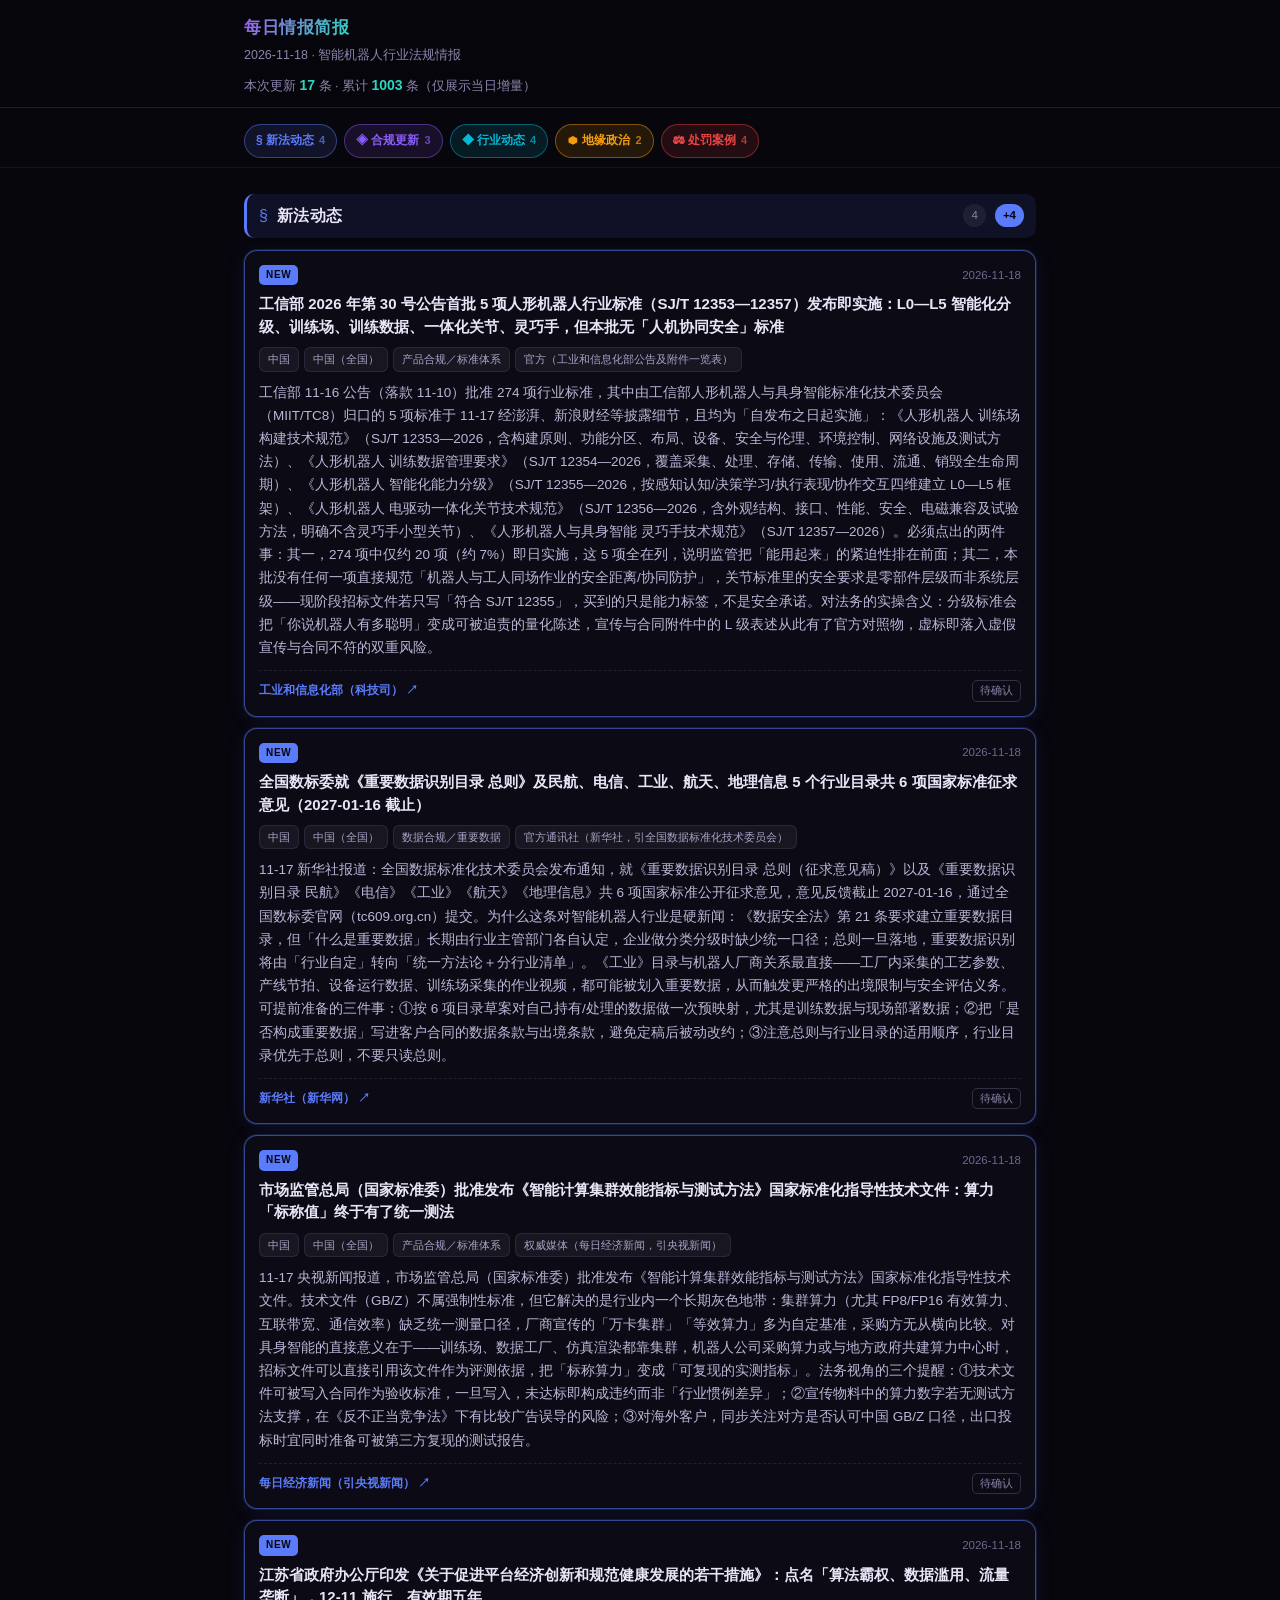
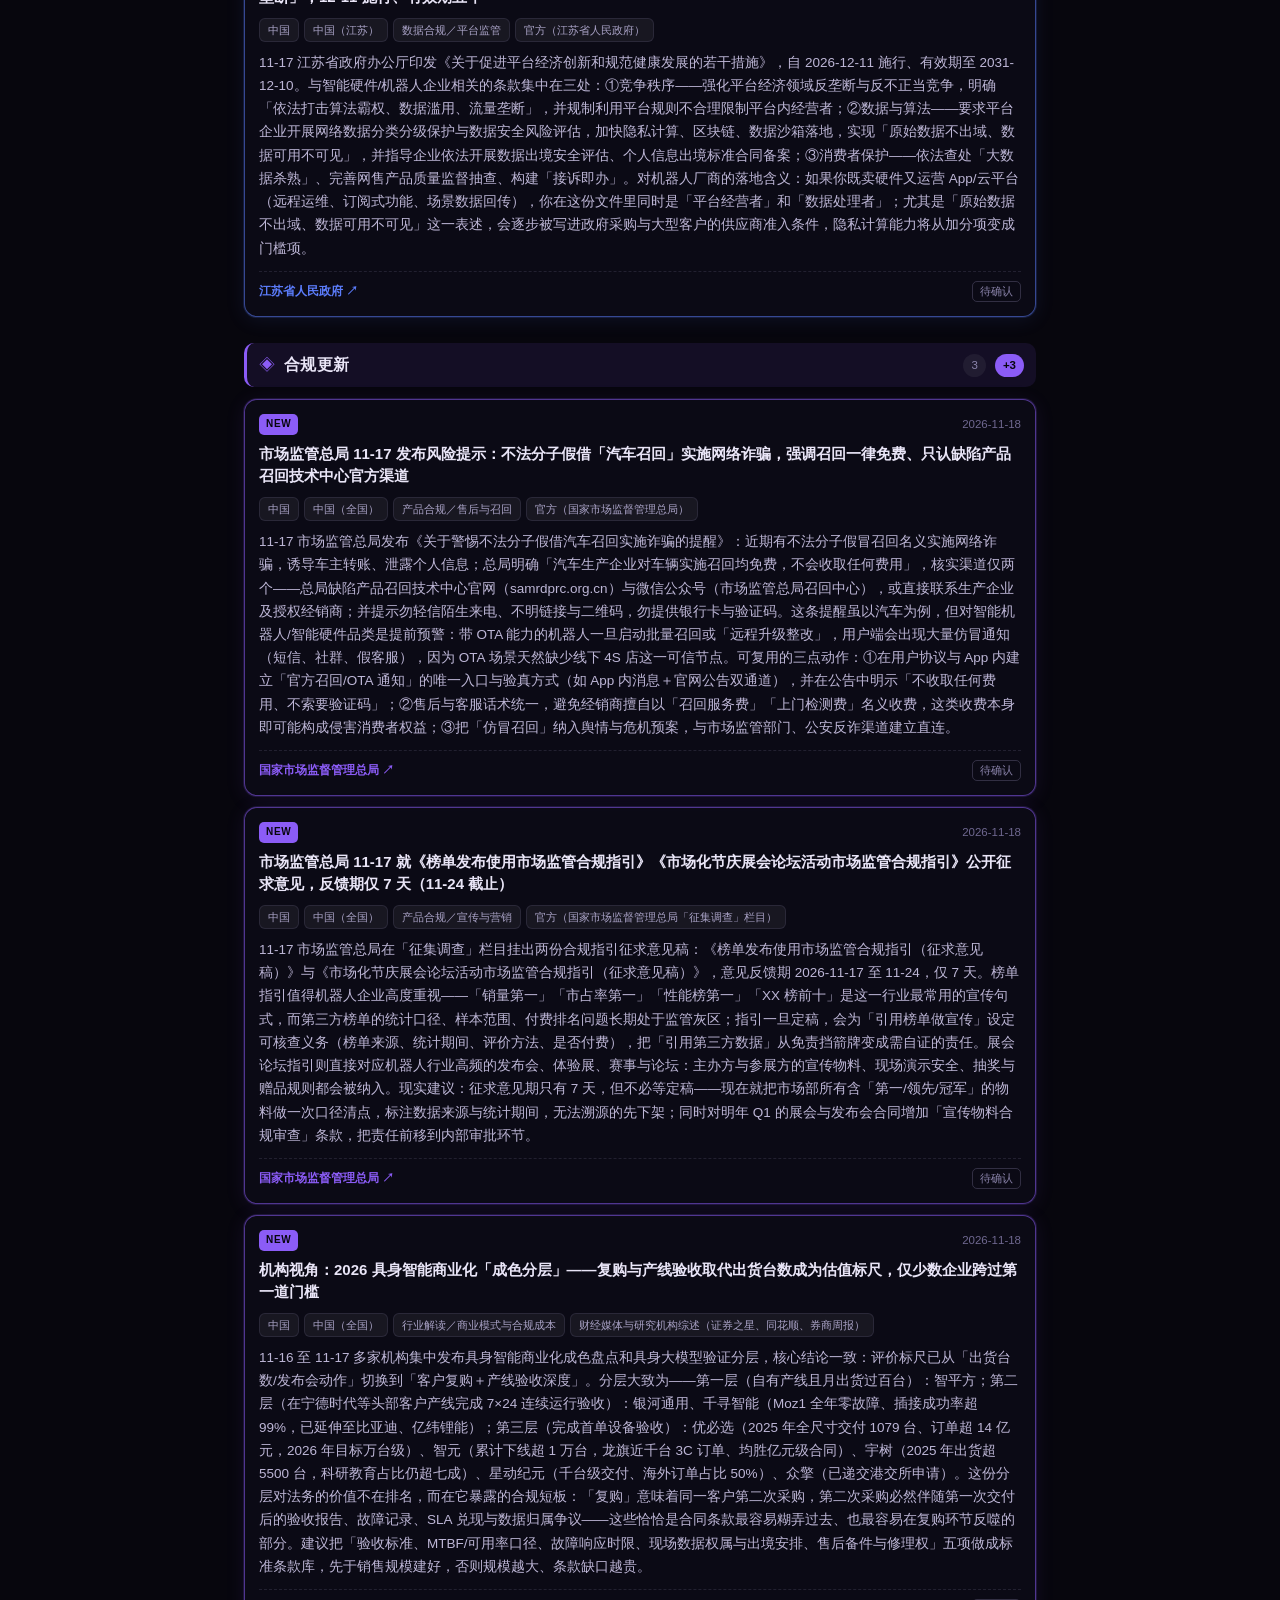
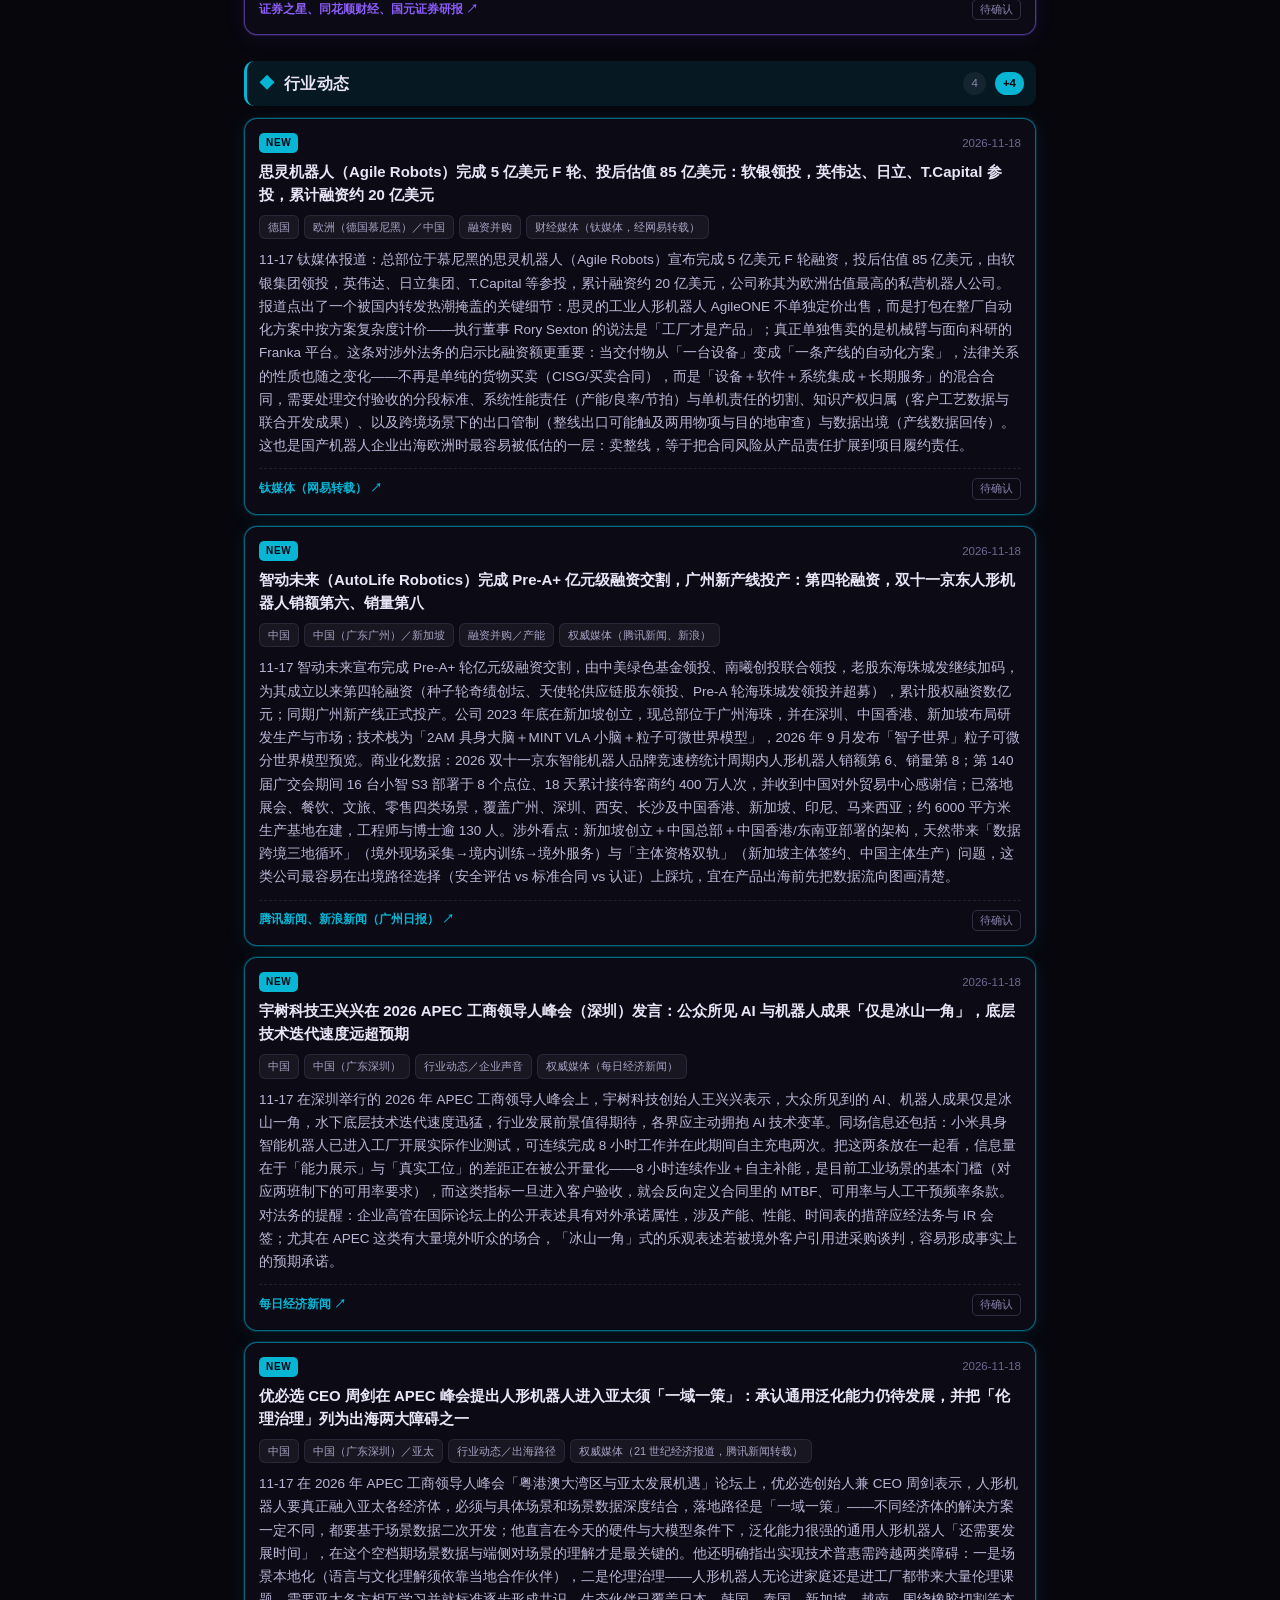
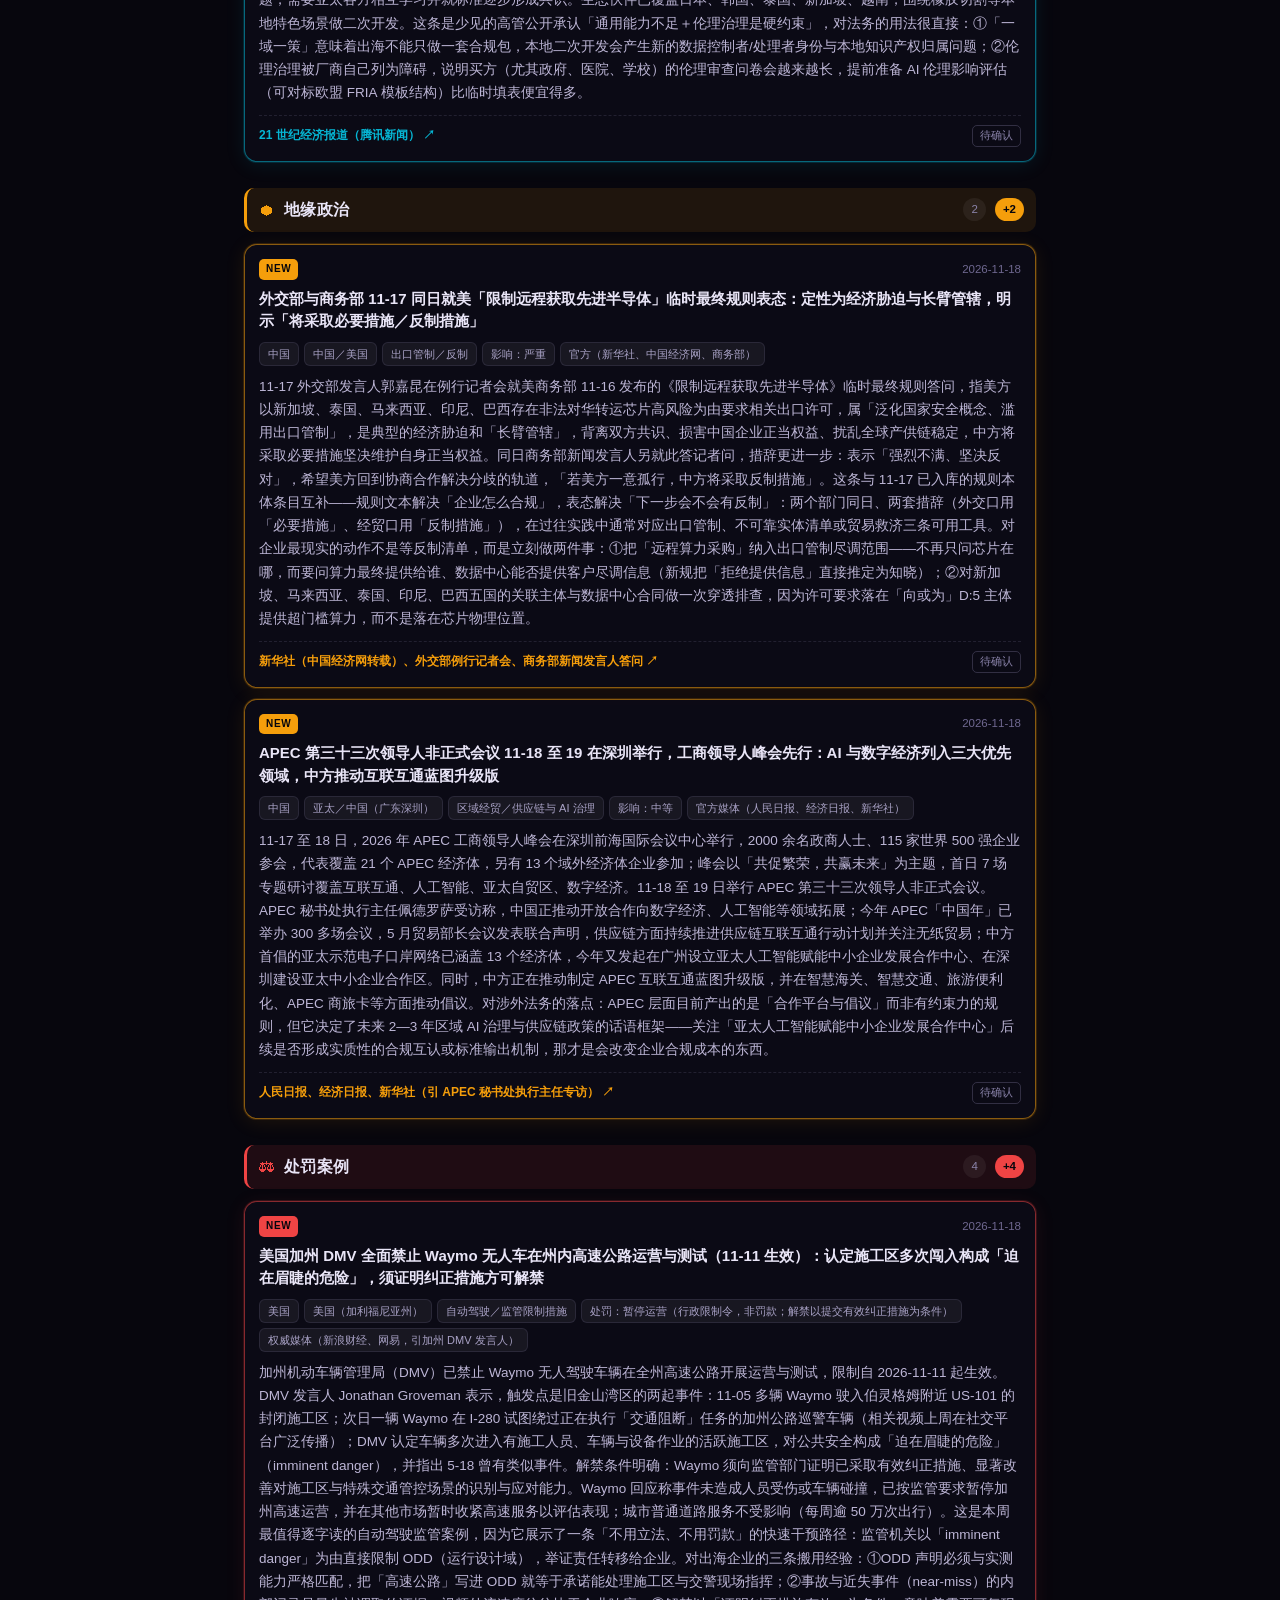
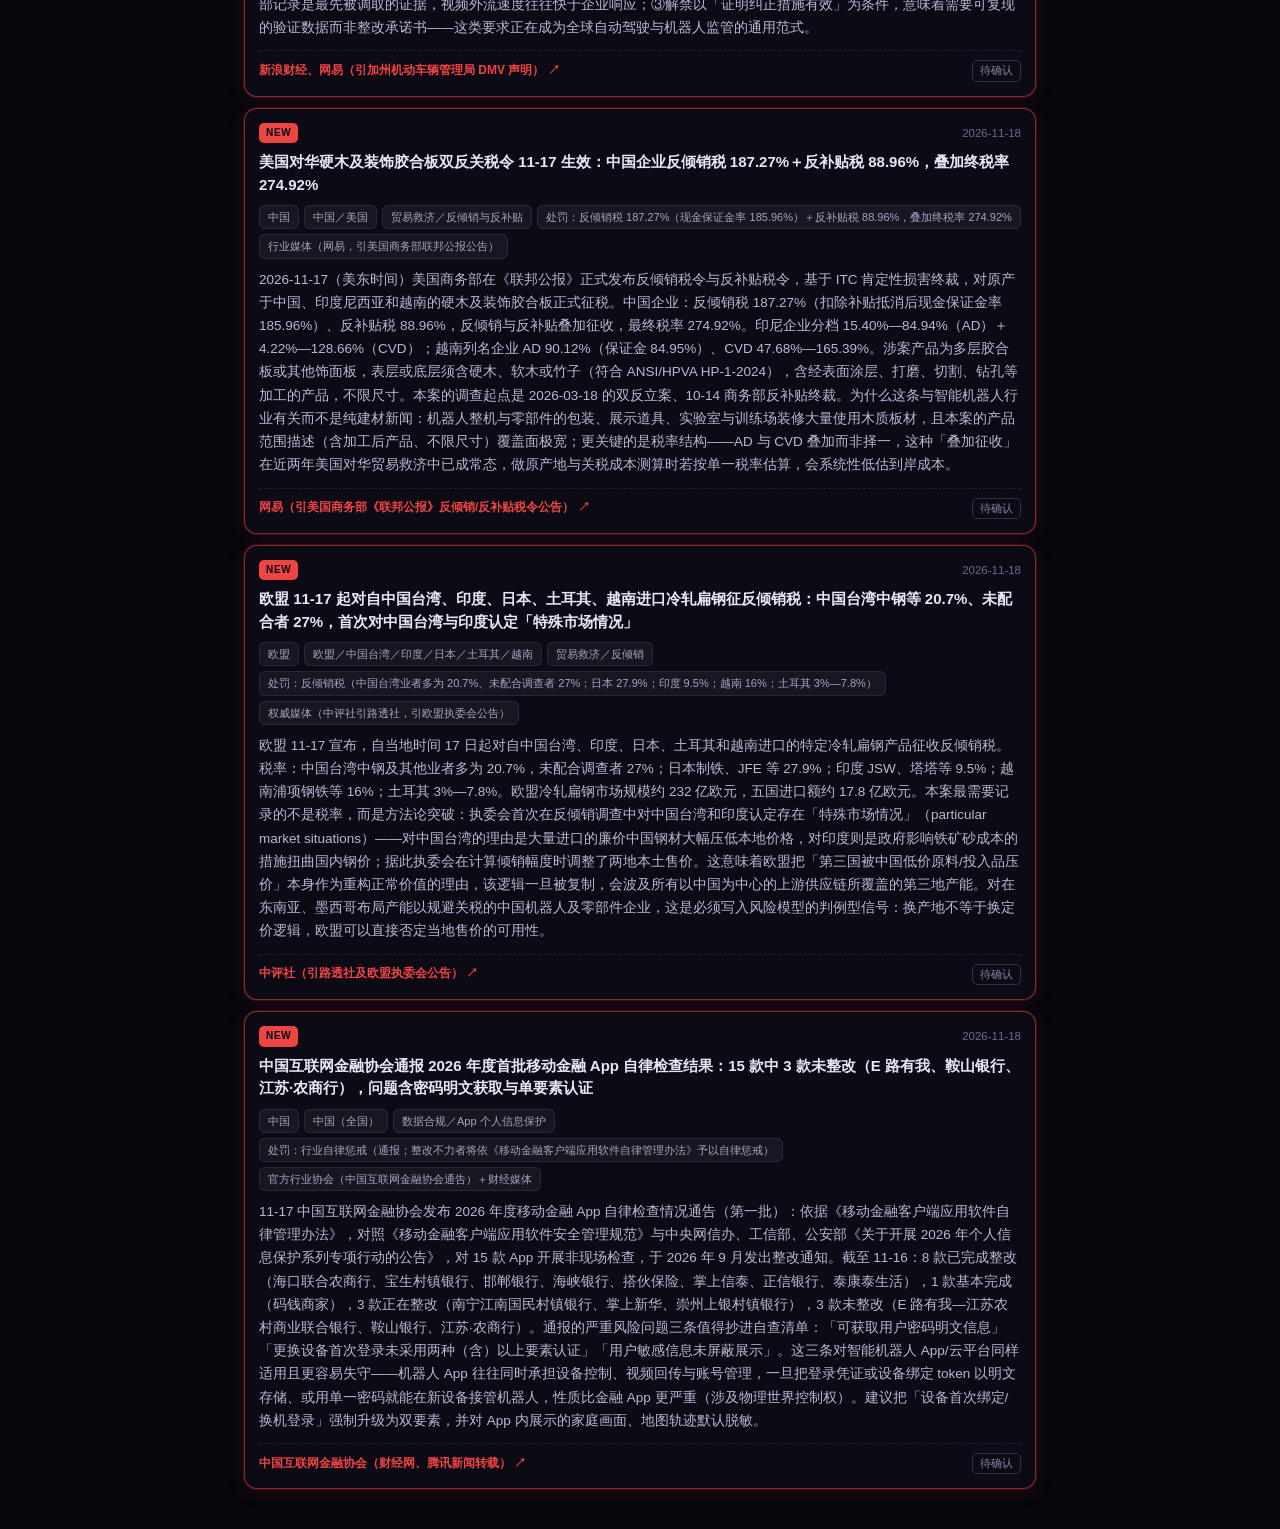
==== daily-brief.html @ d1b915f4 "daily intel auto-update 2026-11-18" ====
<!DOCTYPE html>
<html lang="zh-CN">
<head>
<meta charset="utf-8">
<meta name="viewport" content="width=device-width,initial-scale=1">
<title>每日情报简报 · 2026-11-18 · 智能机器人行业法规情报</title>
<style>
*{box-sizing:border-box;-webkit-tap-highlight-color:transparent}
body{margin:0;background:#07060d;color:#e9e5f7;
  font:15px/1.65 -apple-system,BlinkMacSystemFont,"PingFang SC","Microsoft YaHei",sans-serif;
  padding:0 0 40px;overscroll-behavior-y:contain}
a{color:inherit}
.wrap{max-width:820px;margin:0 auto;padding:0 14px}
header.top{position:sticky;top:0;z-index:20;background:rgba(7,6,13,.92);
  backdrop-filter:blur(12px);border-bottom:1px solid rgba(155,93,229,.22);
  padding:14px 0 10px;margin-bottom:6px}
.brand{display:flex;align-items:baseline;gap:10px;flex-wrap:wrap}
.brand h1{margin:0;font-size:17px;letter-spacing:.5px;
  background:linear-gradient(120deg,#9b5de5,#2dd4bf);-webkit-background-clip:text;
  background-clip:text;color:transparent;font-weight:700}
.brand .sub{font-size:12px;color:#8b84ab}
.stat{margin-top:8px;font-size:12.5px;color:#8b84ab}
.stat b{color:#2dd4bf;font-size:14px}
.stat .hl{color:#9b5de5;font-weight:700}
.navbar{display:flex;gap:7px;overflow-x:auto;padding:10px 0 2px;
  scrollbar-width:none;-ms-overflow-style:none}
.navbar::-webkit-scrollbar{display:none}
.nav-chip{flex:0 0 auto;font-size:12px;padding:6px 11px;border-radius:999px;
  border:1px solid color-mix(in srgb,var(--bc) 45%,transparent);
  background:color-mix(in srgb,var(--bc) 12%,transparent);
  color:var(--bc);text-decoration:none;white-space:nowrap;font-weight:600}
.nav-chip i{font-style:normal;opacity:.72;margin-left:5px;font-size:11px}
.board{margin:26px 0 0;scroll-margin-top:120px}
.board-head{display:flex;align-items:center;gap:9px;padding:9px 12px;border-radius:10px;
  background:color-mix(in srgb,var(--bc) 10%,transparent);
  border-left:3px solid var(--bc);margin-bottom:12px}
.board-head .bi{color:var(--bc);font-size:16px}
.board-head h2{margin:0;font-size:15.5px;font-weight:700;flex:1;letter-spacing:.3px}
.count{font-size:11.5px;color:#8b84ab;background:rgba(255,255,255,.06);
  padding:2px 8px;border-radius:999px}
.count.new{color:#07060d;background:var(--bc);font-weight:700}
.cards{display:flex;flex-direction:column;gap:11px}
.card{background:rgba(15,13,26,.72);border:1px solid rgba(139,132,171,.16);
  border-radius:13px;padding:14px}
.card.is-new{border-color:color-mix(in srgb,var(--bc) 55%,transparent);
  box-shadow:0 0 0 1px color-mix(in srgb,var(--bc) 16%,transparent),
             0 3px 20px color-mix(in srgb,var(--bc) 10%,transparent)}
.card-top{display:flex;align-items:center;gap:7px;margin-bottom:8px;flex-wrap:wrap}
.badge-new{font-size:10px;font-weight:800;letter-spacing:.7px;color:#07060d;
  background:var(--bc);padding:2px 7px;border-radius:5px}
.badge-off{font-size:10.5px;color:#2dd4bf;border:1px solid rgba(45,212,191,.42);
  padding:1px 7px;border-radius:5px;font-weight:600}
.date{font-size:11.5px;color:#6f6890;margin-left:auto;font-variant-numeric:tabular-nums}
.title{margin:0 0 9px;font-size:15px;line-height:1.5;font-weight:650}
.chips{display:flex;flex-wrap:wrap;gap:5px;margin-bottom:9px}
.chip{font-size:11px;color:#a9a2c6;background:rgba(255,255,255,.055);
  border:1px solid rgba(139,132,171,.16);padding:2px 8px;border-radius:6px}
.amount{font-size:12.5px;color:#f59e0b;font-weight:650;margin-bottom:7px}
.summary{margin:0 0 11px;font-size:13.5px;line-height:1.72;color:#bdb6d6}
.card-foot{display:flex;align-items:center;gap:10px;flex-wrap:wrap;
  padding-top:9px;border-top:1px dashed rgba(139,132,171,.18)}
.src{font-size:12px;color:var(--bc);text-decoration:none;font-weight:600;
  word-break:break-all;flex:1;min-width:0}
.src.muted{color:#6f6890;font-weight:400}
.verify{font-size:10.5px;color:#8b84ab;border:1px solid rgba(139,132,171,.3);
  padding:1px 7px;border-radius:5px;flex:0 0 auto}
.empty{color:#6f6890;font-size:13px;padding:14px;text-align:center;
  border:1px dashed rgba(139,132,171,.2);border-radius:10px}
footer{margin-top:32px;padding-top:16px;border-top:1px solid rgba(139,132,171,.15);
  font-size:11.5px;color:#6f6890;text-align:center;line-height:1.9}
.totop{position:fixed;right:14px;bottom:18px;width:42px;height:42px;border-radius:50%;
  background:rgba(155,93,229,.9);color:#fff;border:none;font-size:17px;cursor:pointer;
  box-shadow:0 4px 16px rgba(0,0,0,.45);display:none;z-index:30}
.totop.show{display:block}
@media(max-width:420px){
  .title{font-size:14.5px}.summary{font-size:13px}.wrap{padding:0 11px}
}

.t{font-size:17px;font-weight:700;letter-spacing:.5px;
  background:linear-gradient(120deg,#9b5de5,#2dd4bf);-webkit-background-clip:text;
  background-clip:text;color:transparent;display:inline-block}
.d{font-size:12.5px;color:#8b84ab;margin-top:3px}
.meta{margin-top:8px;font-size:12.5px;color:#8b84ab}
.meta b{color:#2dd4bf;font-size:14px}
.nav{background:rgba(7,6,13,.9);border-bottom:1px solid rgba(155,93,229,.12)}
.nav .wrap{display:flex;gap:7px;overflow-x:auto;padding:10px 14px 9px;
  scrollbar-width:none;-ms-overflow-style:none}
.nav .wrap::-webkit-scrollbar{display:none}
</style>
</head>
<body>
<header class="top">
  <div class="wrap">
    <div class="t">每日情报简报</div>
    <div class="d">2026-11-18 · 智能机器人行业法规情报</div>
    <div class="meta">本次更新 <b>17</b> 条 · 累计 <b>1003</b> 条（仅展示当日增量）</div>
  </div>
</header>
<nav class="nav"><div class="wrap"><a class="nav-chip" href="#b-regulations" style="--bc:#5b7cfa">§ 新法动态<i>4</i></a><a class="nav-chip" href="#b-updates" style="--bc:#8b5cf6">◈ 合规更新<i>3</i></a><a class="nav-chip" href="#b-industry" style="--bc:#06b6d4">◆ 行业动态<i>4</i></a><a class="nav-chip" href="#b-geo" style="--bc:#f59e0b">⬢ 地缘政治<i>2</i></a><a class="nav-chip" href="#b-cases" style="--bc:#ef4444">⚖ 处罚案例<i>4</i></a></div></nav>
<main class="wrap"><section class="board" id="b-regulations" style="--bc:#5b7cfa"><header class="board-head"><span class="bi">§</span><h2>新法动态</h2><span class="count">4</span><span class="count new">+4</span></header><div class="cards"><article class="card is-new" data-date="2026-11-18"><div class="card-top"><span class="badge-new">NEW</span><span class="date">2026-11-18</span></div><h3 class="title">工信部 2026 年第 30 号公告首批 5 项人形机器人行业标准（SJ/T 12353—12357）发布即实施：L0—L5 智能化分级、训练场、训练数据、一体化关节、灵巧手，但本批无「人机协同安全」标准</h3><div class="chips"><span class="chip">中国</span><span class="chip">中国（全国）</span><span class="chip">产品合规／标准体系</span><span class="chip">官方（工业和信息化部公告及附件一览表）</span></div><p class="summary">工信部 11-16 公告（落款 11-10）批准 274 项行业标准，其中由工信部人形机器人与具身智能标准化技术委员会（MIIT/TC8）归口的 5 项标准于 11-17 经澎湃、新浪财经等披露细节，且均为「自发布之日起实施」：《人形机器人 训练场构建技术规范》（SJ/T 12353—2026，含构建原则、功能分区、布局、设备、安全与伦理、环境控制、网络设施及测试方法）、《人形机器人 训练数据管理要求》（SJ/T 12354—2026，覆盖采集、处理、存储、传输、使用、流通、销毁全生命周期）、《人形机器人 智能化能力分级》（SJ/T 12355—2026，按感知认知/决策学习/执行表现/协作交互四维建立 L0—L5 框架）、《人形机器人 电驱动一体化关节技术规范》（SJ/T 12356—2026，含外观结构、接口、性能、安全、电磁兼容及试验方法，明确不含灵巧手小型关节）、《人形机器人与具身智能 灵巧手技术规范》（SJ/T 12357—2026）。必须点出的两件事：其一，274 项中仅约 20 项（约 7%）即日实施，这 5 项全在列，说明监管把「能用起来」的紧迫性排在前面；其二，本批没有任何一项直接规范「机器人与工人同场作业的安全距离/协同防护」，关节标准里的安全要求是零部件层级而非系统层级——现阶段招标文件若只写「符合 SJ/T 12355」，买到的只是能力标签，不是安全承诺。对法务的实操含义：分级标准会把「你说机器人有多聪明」变成可被追责的量化陈述，宣传与合同附件中的 L 级表述从此有了官方对照物，虚标即落入虚假宣传与合同不符的双重风险。</p><div class="card-foot"><a class="src" href="https://www.miit.gov.cn/jgsj/kjs/wjfb/art/2026/art_1ecfcc7030e949c79254b6fafa01f0fa.html" target="_blank" rel="noopener">工业和信息化部（科技司） ↗</a><span class="verify">待确认</span></div></article><article class="card is-new" data-date="2026-11-18"><div class="card-top"><span class="badge-new">NEW</span><span class="date">2026-11-18</span></div><h3 class="title">全国数标委就《重要数据识别目录 总则》及民航、电信、工业、航天、地理信息 5 个行业目录共 6 项国家标准征求意见（2027-01-16 截止）</h3><div class="chips"><span class="chip">中国</span><span class="chip">中国（全国）</span><span class="chip">数据合规／重要数据</span><span class="chip">官方通讯社（新华社，引全国数据标准化技术委员会）</span></div><p class="summary">11-17 新华社报道：全国数据标准化技术委员会发布通知，就《重要数据识别目录 总则（征求意见稿）》以及《重要数据识别目录 民航》《电信》《工业》《航天》《地理信息》共 6 项国家标准公开征求意见，意见反馈截止 2027-01-16，通过全国数标委官网（tc609.org.cn）提交。为什么这条对智能机器人行业是硬新闻：《数据安全法》第 21 条要求建立重要数据目录，但「什么是重要数据」长期由行业主管部门各自认定，企业做分类分级时缺少统一口径；总则一旦落地，重要数据识别将由「行业自定」转向「统一方法论＋分行业清单」。《工业》目录与机器人厂商关系最直接——工厂内采集的工艺参数、产线节拍、设备运行数据、训练场采集的作业视频，都可能被划入重要数据，从而触发更严格的出境限制与安全评估义务。可提前准备的三件事：①按 6 项目录草案对自己持有/处理的数据做一次预映射，尤其是训练数据与现场部署数据；②把「是否构成重要数据」写进客户合同的数据条款与出境条款，避免定稿后被动改约；③注意总则与行业目录的适用顺序，行业目录优先于总则，不要只读总则。</p><div class="card-foot"><a class="src" href="https://www1.xinhuanet.com/politics/20261117/5cbb90fc71c14aa6bfe7afc5bc2954e0/c.html" target="_blank" rel="noopener">新华社（新华网） ↗</a><span class="verify">待确认</span></div></article><article class="card is-new" data-date="2026-11-18"><div class="card-top"><span class="badge-new">NEW</span><span class="date">2026-11-18</span></div><h3 class="title">市场监管总局（国家标准委）批准发布《智能计算集群效能指标与测试方法》国家标准化指导性技术文件：算力「标称值」终于有了统一测法</h3><div class="chips"><span class="chip">中国</span><span class="chip">中国（全国）</span><span class="chip">产品合规／标准体系</span><span class="chip">权威媒体（每日经济新闻，引央视新闻）</span></div><p class="summary">11-17 央视新闻报道，市场监管总局（国家标准委）批准发布《智能计算集群效能指标与测试方法》国家标准化指导性技术文件。技术文件（GB/Z）不属强制性标准，但它解决的是行业内一个长期灰色地带：集群算力（尤其 FP8/FP16 有效算力、互联带宽、通信效率）缺乏统一测量口径，厂商宣传的「万卡集群」「等效算力」多为自定基准，采购方无从横向比较。对具身智能的直接意义在于——训练场、数据工厂、仿真渲染都靠集群，机器人公司采购算力或与地方政府共建算力中心时，招标文件可以直接引用该文件作为评测依据，把「标称算力」变成「可复现的实测指标」。法务视角的三个提醒：①技术文件可被写入合同作为验收标准，一旦写入，未达标即构成违约而非「行业惯例差异」；②宣传物料中的算力数字若无测试方法支撑，在《反不正当竞争法》下有比较广告误导的风险；③对海外客户，同步关注对方是否认可中国 GB/Z 口径，出口投标时宜同时准备可被第三方复现的测试报告。</p><div class="card-foot"><a class="src" href="https://m.nbd.com.cn/articles/2026-11-17/4650668.html" target="_blank" rel="noopener">每日经济新闻（引央视新闻） ↗</a><span class="verify">待确认</span></div></article><article class="card is-new" data-date="2026-11-18"><div class="card-top"><span class="badge-new">NEW</span><span class="date">2026-11-18</span></div><h3 class="title">江苏省政府办公厅印发《关于促进平台经济创新和规范健康发展的若干措施》：点名「算法霸权、数据滥用、流量垄断」，12-11 施行、有效期五年</h3><div class="chips"><span class="chip">中国</span><span class="chip">中国（江苏）</span><span class="chip">数据合规／平台监管</span><span class="chip">官方（江苏省人民政府）</span></div><p class="summary">11-17 江苏省政府办公厅印发《关于促进平台经济创新和规范健康发展的若干措施》，自 2026-12-11 施行、有效期至 2031-12-10。与智能硬件/机器人企业相关的条款集中在三处：①竞争秩序——强化平台经济领域反垄断与反不正当竞争，明确「依法打击算法霸权、数据滥用、流量垄断」，并规制利用平台规则不合理限制平台内经营者；②数据与算法——要求平台企业开展网络数据分类分级保护与数据安全风险评估，加快隐私计算、区块链、数据沙箱落地，实现「原始数据不出域、数据可用不可见」，并指导企业依法开展数据出境安全评估、个人信息出境标准合同备案；③消费者保护——依法查处「大数据杀熟」、完善网售产品质量监督抽查、构建「接诉即办」。对机器人厂商的落地含义：如果你既卖硬件又运营 App/云平台（远程运维、订阅式功能、场景数据回传），你在这份文件里同时是「平台经营者」和「数据处理者」；尤其是「原始数据不出域、数据可用不可见」这一表述，会逐步被写进政府采购与大型客户的供应商准入条件，隐私计算能力将从加分项变成门槛项。</p><div class="card-foot"><a class="src" href="https://www.jiangsu.gov.cn/art/2026/11/17/art_46144_11861125.html" target="_blank" rel="noopener">江苏省人民政府 ↗</a><span class="verify">待确认</span></div></article></div></section><section class="board" id="b-updates" style="--bc:#8b5cf6"><header class="board-head"><span class="bi">◈</span><h2>合规更新</h2><span class="count">3</span><span class="count new">+3</span></header><div class="cards"><article class="card is-new" data-date="2026-11-18"><div class="card-top"><span class="badge-new">NEW</span><span class="date">2026-11-18</span></div><h3 class="title">市场监管总局 11-17 发布风险提示：不法分子假借「汽车召回」实施网络诈骗，强调召回一律免费、只认缺陷产品召回技术中心官方渠道</h3><div class="chips"><span class="chip">中国</span><span class="chip">中国（全国）</span><span class="chip">产品合规／售后与召回</span><span class="chip">官方（国家市场监督管理总局）</span></div><p class="summary">11-17 市场监管总局发布《关于警惕不法分子假借汽车召回实施诈骗的提醒》：近期有不法分子假冒召回名义实施网络诈骗，诱导车主转账、泄露个人信息；总局明确「汽车生产企业对车辆实施召回均免费，不会收取任何费用」，核实渠道仅两个——总局缺陷产品召回技术中心官网（samrdprc.org.cn）与微信公众号（市场监管总局召回中心），或直接联系生产企业及授权经销商；并提示勿轻信陌生来电、不明链接与二维码，勿提供银行卡与验证码。这条提醒虽以汽车为例，但对智能机器人/智能硬件品类是提前预警：带 OTA 能力的机器人一旦启动批量召回或「远程升级整改」，用户端会出现大量仿冒通知（短信、社群、假客服），因为 OTA 场景天然缺少线下 4S 店这一可信节点。可复用的三点动作：①在用户协议与 App 内建立「官方召回/OTA 通知」的唯一入口与验真方式（如 App 内消息＋官网公告双通道），并在公告中明示「不收取任何费用、不索要验证码」；②售后与客服话术统一，避免经销商擅自以「召回服务费」「上门检测费」名义收费，这类收费本身即可能构成侵害消费者权益；③把「仿冒召回」纳入舆情与危机预案，与市场监管部门、公安反诈渠道建立直连。</p><div class="card-foot"><a class="src" href="https://www.samr.gov.cn/xw/sj/art/2026/art_0d29e363e0924c82b61b1b1bb6ea6b1b.html" target="_blank" rel="noopener">国家市场监督管理总局 ↗</a><span class="verify">待确认</span></div></article><article class="card is-new" data-date="2026-11-18"><div class="card-top"><span class="badge-new">NEW</span><span class="date">2026-11-18</span></div><h3 class="title">市场监管总局 11-17 就《榜单发布使用市场监管合规指引》《市场化节庆展会论坛活动市场监管合规指引》公开征求意见，反馈期仅 7 天（11-24 截止）</h3><div class="chips"><span class="chip">中国</span><span class="chip">中国（全国）</span><span class="chip">产品合规／宣传与营销</span><span class="chip">官方（国家市场监督管理总局「征集调查」栏目）</span></div><p class="summary">11-17 市场监管总局在「征集调查」栏目挂出两份合规指引征求意见稿：《榜单发布使用市场监管合规指引（征求意见稿）》与《市场化节庆展会论坛活动市场监管合规指引（征求意见稿）》，意见反馈期 2026-11-17 至 11-24，仅 7 天。榜单指引值得机器人企业高度重视——「销量第一」「市占率第一」「性能榜第一」「XX 榜前十」是这一行业最常用的宣传句式，而第三方榜单的统计口径、样本范围、付费排名问题长期处于监管灰区；指引一旦定稿，会为「引用榜单做宣传」设定可核查义务（榜单来源、统计期间、评价方法、是否付费），把「引用第三方数据」从免责挡箭牌变成需自证的责任。展会论坛指引则直接对应机器人行业高频的发布会、体验展、赛事与论坛：主办方与参展方的宣传物料、现场演示安全、抽奖与赠品规则都会被纳入。现实建议：征求意见期只有 7 天，但不必等定稿——现在就把市场部所有含「第一/领先/冠军」的物料做一次口径清点，标注数据来源与统计期间，无法溯源的先下架；同时对明年 Q1 的展会与发布会合同增加「宣传物料合规审查」条款，把责任前移到内部审批环节。</p><div class="card-foot"><a class="src" href="https://www.samr.gov.cn/hd/zjdc/" target="_blank" rel="noopener">国家市场监督管理总局 ↗</a><span class="verify">待确认</span></div></article><article class="card is-new" data-date="2026-11-18"><div class="card-top"><span class="badge-new">NEW</span><span class="date">2026-11-18</span></div><h3 class="title">机构视角：2026 具身智能商业化「成色分层」——复购与产线验收取代出货台数成为估值标尺，仅少数企业跨过第一道门槛</h3><div class="chips"><span class="chip">中国</span><span class="chip">中国（全国）</span><span class="chip">行业解读／商业模式与合规成本</span><span class="chip">财经媒体与研究机构综述（证券之星、同花顺、券商周报）</span></div><p class="summary">11-16 至 11-17 多家机构集中发布具身智能商业化成色盘点和具身大模型验证分层，核心结论一致：评价标尺已从「出货台数/发布会动作」切换到「客户复购＋产线验收深度」。分层大致为——第一层（自有产线且月出货过百台）：智平方；第二层（在宁德时代等头部客户产线完成 7×24 连续运行验收）：银河通用、千寻智能（Moz1 全年零故障、插接成功率超 99%，已延伸至比亚迪、亿纬锂能）；第三层（完成首单设备验收）：优必选（2025 年全尺寸交付 1079 台、订单超 14 亿元，2026 年目标万台级）、智元（累计下线超 1 万台，龙旗近千台 3C 订单、均胜亿元级合同）、宇树（2025 年出货超 5500 台，科研教育占比仍超七成）、星动纪元（千台级交付、海外订单占比 50%）、众擎（已递交港交所申请）。这份分层对法务的价值不在排名，而在它暴露的合规短板：「复购」意味着同一客户第二次采购，第二次采购必然伴随第一次交付后的验收报告、故障记录、SLA 兑现与数据归属争议——这些恰恰是合同条款最容易糊弄过去、也最容易在复购环节反噬的部分。建议把「验收标准、MTBF/可用率口径、故障响应时限、现场数据权属与出境安排、售后备件与修理权」五项做成标准条款库，先于销售规模建好，否则规模越大、条款缺口越贵。</p><div class="card-foot"><a class="src" href="https://finance.stockstar.com/IG2026111700029584.shtml" target="_blank" rel="noopener">证券之星、同花顺财经、国元证券研报 ↗</a><span class="verify">待确认</span></div></article></div></section><section class="board" id="b-industry" style="--bc:#06b6d4"><header class="board-head"><span class="bi">◆</span><h2>行业动态</h2><span class="count">4</span><span class="count new">+4</span></header><div class="cards"><article class="card is-new" data-date="2026-11-18"><div class="card-top"><span class="badge-new">NEW</span><span class="date">2026-11-18</span></div><h3 class="title">思灵机器人（Agile Robots）完成 5 亿美元 F 轮、投后估值 85 亿美元：软银领投，英伟达、日立、T.Capital 参投，累计融资约 20 亿美元</h3><div class="chips"><span class="chip">德国</span><span class="chip">欧洲（德国慕尼黑）／中国</span><span class="chip">融资并购</span><span class="chip">财经媒体（钛媒体，经网易转载）</span></div><p class="summary">11-17 钛媒体报道：总部位于慕尼黑的思灵机器人（Agile Robots）宣布完成 5 亿美元 F 轮融资，投后估值 85 亿美元，由软银集团领投，英伟达、日立集团、T.Capital 等参投，累计融资约 20 亿美元，公司称其为欧洲估值最高的私营机器人公司。报道点出了一个被国内转发热潮掩盖的关键细节：思灵的工业人形机器人 AgileONE 不单独定价出售，而是打包在整厂自动化方案中按方案复杂度计价——执行董事 Rory Sexton 的说法是「工厂才是产品」；真正单独售卖的是机械臂与面向科研的 Franka 平台。这条对涉外法务的启示比融资额更重要：当交付物从「一台设备」变成「一条产线的自动化方案」，法律关系的性质也随之变化——不再是单纯的货物买卖（CISG/买卖合同），而是「设备＋软件＋系统集成＋长期服务」的混合合同，需要处理交付验收的分段标准、系统性能责任（产能/良率/节拍）与单机责任的切割、知识产权归属（客户工艺数据与联合开发成果）、以及跨境场景下的出口管制（整线出口可能触及两用物项与目的地审查）与数据出境（产线数据回传）。这也是国产机器人企业出海欧洲时最容易被低估的一层：卖整线，等于把合同风险从产品责任扩展到项目履约责任。</p><div class="card-foot"><a class="src" href="https://www.163.com/dy/article/LBULNM0F05118O92.html" target="_blank" rel="noopener">钛媒体（网易转载） ↗</a><span class="verify">待确认</span></div></article><article class="card is-new" data-date="2026-11-18"><div class="card-top"><span class="badge-new">NEW</span><span class="date">2026-11-18</span></div><h3 class="title">智动未来（AutoLife Robotics）完成 Pre-A+ 亿元级融资交割，广州新产线投产：第四轮融资，双十一京东人形机器人销额第六、销量第八</h3><div class="chips"><span class="chip">中国</span><span class="chip">中国（广东广州）／新加坡</span><span class="chip">融资并购／产能</span><span class="chip">权威媒体（腾讯新闻、新浪）</span></div><p class="summary">11-17 智动未来宣布完成 Pre-A+ 轮亿元级融资交割，由中美绿色基金领投、南曦创投联合领投，老股东海珠城发继续加码，为其成立以来第四轮融资（种子轮奇绩创坛、天使轮供应链股东领投、Pre-A 轮海珠城发领投并超募），累计股权融资数亿元；同期广州新产线正式投产。公司 2023 年底在新加坡创立，现总部位于广州海珠，并在深圳、中国香港、新加坡布局研发生产与市场；技术栈为「2AM 具身大脑＋MINT VLA 小脑＋粒子可微世界模型」，2026 年 9 月发布「智子世界」粒子可微分世界模型预览。商业化数据：2026 双十一京东智能机器人品牌竞速榜统计周期内人形机器人销额第 6、销量第 8；第 140 届广交会期间 16 台小智 S3 部署于 8 个点位、18 天累计接待客商约 400 万人次，并收到中国对外贸易中心感谢信；已落地展会、餐饮、文旅、零售四类场景，覆盖广州、深圳、西安、长沙及中国香港、新加坡、印尼、马来西亚；约 6000 平方米生产基地在建，工程师与博士逾 130 人。涉外看点：新加坡创立＋中国总部＋中国香港/东南亚部署的架构，天然带来「数据跨境三地循环」（境外现场采集→境内训练→境外服务）与「主体资格双轨」（新加坡主体签约、中国主体生产）问题，这类公司最容易在出境路径选择（安全评估 vs 标准合同 vs 认证）上踩坑，宜在产品出海前先把数据流向图画清楚。</p><div class="card-foot"><a class="src" href="https://news.qq.com/rain/a/20261117A0A56800" target="_blank" rel="noopener">腾讯新闻、新浪新闻（广州日报） ↗</a><span class="verify">待确认</span></div></article><article class="card is-new" data-date="2026-11-18"><div class="card-top"><span class="badge-new">NEW</span><span class="date">2026-11-18</span></div><h3 class="title">宇树科技王兴兴在 2026 APEC 工商领导人峰会（深圳）发言：公众所见 AI 与机器人成果「仅是冰山一角」，底层技术迭代速度远超预期</h3><div class="chips"><span class="chip">中国</span><span class="chip">中国（广东深圳）</span><span class="chip">行业动态／企业声音</span><span class="chip">权威媒体（每日经济新闻）</span></div><p class="summary">11-17 在深圳举行的 2026 年 APEC 工商领导人峰会上，宇树科技创始人王兴兴表示，大众所见到的 AI、机器人成果仅是冰山一角，水下底层技术迭代速度迅猛，行业发展前景值得期待，各界应主动拥抱 AI 技术变革。同场信息还包括：小米具身智能机器人已进入工厂开展实际作业测试，可连续完成 8 小时工作并在此期间自主充电两次。把这两条放在一起看，信息量在于「能力展示」与「真实工位」的差距正在被公开量化——8 小时连续作业＋自主补能，是目前工业场景的基本门槛（对应两班制下的可用率要求），而这类指标一旦进入客户验收，就会反向定义合同里的 MTBF、可用率与人工干预频率条款。对法务的提醒：企业高管在国际论坛上的公开表述具有对外承诺属性，涉及产能、性能、时间表的措辞应经法务与 IR 会签；尤其在 APEC 这类有大量境外听众的场合，「冰山一角」式的乐观表述若被境外客户引用进采购谈判，容易形成事实上的预期承诺。</p><div class="card-foot"><a class="src" href="https://m.nbd.com.cn/articles/2026-11-17/4650668.html" target="_blank" rel="noopener">每日经济新闻 ↗</a><span class="verify">待确认</span></div></article><article class="card is-new" data-date="2026-11-18"><div class="card-top"><span class="badge-new">NEW</span><span class="date">2026-11-18</span></div><h3 class="title">优必选 CEO 周剑在 APEC 峰会提出人形机器人进入亚太须「一域一策」：承认通用泛化能力仍待发展，并把「伦理治理」列为出海两大障碍之一</h3><div class="chips"><span class="chip">中国</span><span class="chip">中国（广东深圳）／亚太</span><span class="chip">行业动态／出海路径</span><span class="chip">权威媒体（21 世纪经济报道，腾讯新闻转载）</span></div><p class="summary">11-17 在 2026 年 APEC 工商领导人峰会「粤港澳大湾区与亚太发展机遇」论坛上，优必选创始人兼 CEO 周剑表示，人形机器人要真正融入亚太各经济体，必须与具体场景和场景数据深度结合，落地路径是「一域一策」——不同经济体的解决方案一定不同，都要基于场景数据二次开发；他直言在今天的硬件与大模型条件下，泛化能力很强的通用人形机器人「还需要发展时间」，在这个空档期场景数据与端侧对场景的理解才是最关键的。他还明确指出实现技术普惠需跨越两类障碍：一是场景本地化（语言与文化理解须依靠当地合作伙伴），二是伦理治理——人形机器人无论进家庭还是进工厂都带来大量伦理课题，需要亚太各方相互学习并就标准逐步形成共识。生态伙伴已覆盖日本、韩国、泰国、新加坡、越南，围绕橡胶切割等本地特色场景做二次开发。这条是少见的高管公开承认「通用能力不足＋伦理治理是硬约束」，对法务的用法很直接：①「一域一策」意味着出海不能只做一套合规包，本地二次开发会产生新的数据控制者/处理者身份与本地知识产权归属问题；②伦理治理被厂商自己列为障碍，说明买方（尤其政府、医院、学校）的伦理审查问卷会越来越长，提前准备 AI 伦理影响评估（可对标欧盟 FRIA 模板结构）比临时填表便宜得多。</p><div class="card-foot"><a class="src" href="https://news.qq.com/rain/a/20261117A0C5Q400" target="_blank" rel="noopener">21 世纪经济报道（腾讯新闻） ↗</a><span class="verify">待确认</span></div></article></div></section><section class="board" id="b-geo" style="--bc:#f59e0b"><header class="board-head"><span class="bi">⬢</span><h2>地缘政治</h2><span class="count">2</span><span class="count new">+2</span></header><div class="cards"><article class="card is-new" data-date="2026-11-18"><div class="card-top"><span class="badge-new">NEW</span><span class="date">2026-11-18</span></div><h3 class="title">外交部与商务部 11-17 同日就美「限制远程获取先进半导体」临时最终规则表态：定性为经济胁迫与长臂管辖，明示「将采取必要措施／反制措施」</h3><div class="chips"><span class="chip">中国</span><span class="chip">中国／美国</span><span class="chip">出口管制／反制</span><span class="chip">影响：严重</span><span class="chip">官方（新华社、中国经济网、商务部）</span></div><p class="summary">11-17 外交部发言人郭嘉昆在例行记者会就美商务部 11-16 发布的《限制远程获取先进半导体》临时最终规则答问，指美方以新加坡、泰国、马来西亚、印尼、巴西存在非法对华转运芯片高风险为由要求相关出口许可，属「泛化国家安全概念、滥用出口管制」，是典型的经济胁迫和「长臂管辖」，背离双方共识、损害中国企业正当权益、扰乱全球产供链稳定，中方将采取必要措施坚决维护自身正当权益。同日商务部新闻发言人另就此答记者问，措辞更进一步：表示「强烈不满、坚决反对」，希望美方回到协商合作解决分歧的轨道，「若美方一意孤行，中方将采取反制措施」。这条与 11-17 已入库的规则本体条目互补——规则文本解决「企业怎么合规」，表态解决「下一步会不会有反制」：两个部门同日、两套措辞（外交口用「必要措施」、经贸口用「反制措施」），在过往实践中通常对应出口管制、不可靠实体清单或贸易救济三条可用工具。对企业最现实的动作不是等反制清单，而是立刻做两件事：①把「远程算力采购」纳入出口管制尽调范围——不再只问芯片在哪，而要问算力最终提供给谁、数据中心能否提供客户尽调信息（新规把「拒绝提供信息」直接推定为知晓）；②对新加坡、马来西亚、泰国、印尼、巴西五国的关联主体与数据中心合同做一次穿透排查，因为许可要求落在「向或为」D:5 主体提供超门槛算力，而不是落在芯片物理位置。</p><div class="card-foot"><a class="src" href="https://www.ce.cn/xwzx/gnsz/gdxw/202611/t20261117_3297487.shtml" target="_blank" rel="noopener">新华社（中国经济网转载）、外交部例行记者会、商务部新闻发言人答问 ↗</a><span class="verify">待确认</span></div></article><article class="card is-new" data-date="2026-11-18"><div class="card-top"><span class="badge-new">NEW</span><span class="date">2026-11-18</span></div><h3 class="title">APEC 第三十三次领导人非正式会议 11-18 至 19 在深圳举行，工商领导人峰会先行：AI 与数字经济列入三大优先领域，中方推动互联互通蓝图升级版</h3><div class="chips"><span class="chip">中国</span><span class="chip">亚太／中国（广东深圳）</span><span class="chip">区域经贸／供应链与 AI 治理</span><span class="chip">影响：中等</span><span class="chip">官方媒体（人民日报、经济日报、新华社）</span></div><p class="summary">11-17 至 18 日，2026 年 APEC 工商领导人峰会在深圳前海国际会议中心举行，2000 余名政商人士、115 家世界 500 强企业参会，代表覆盖 21 个 APEC 经济体，另有 13 个域外经济体企业参加；峰会以「共促繁荣，共赢未来」为主题，首日 7 场专题研讨覆盖互联互通、人工智能、亚太自贸区、数字经济。11-18 至 19 日举行 APEC 第三十三次领导人非正式会议。APEC 秘书处执行主任佩德罗萨受访称，中国正推动开放合作向数字经济、人工智能等领域拓展；今年 APEC「中国年」已举办 300 多场会议，5 月贸易部长会议发表联合声明，供应链方面持续推进供应链互联互通行动计划并关注无纸贸易；中方首倡的亚太示范电子口岸网络已涵盖 13 个经济体，今年又发起在广州设立亚太人工智能赋能中小企业发展合作中心、在深圳建设亚太中小企业合作区。同时，中方正在推动制定 APEC 互联互通蓝图升级版，并在智慧海关、智慧交通、旅游便利化、APEC 商旅卡等方面推动倡议。对涉外法务的落点：APEC 层面目前产出的是「合作平台与倡议」而非有约束力的规则，但它决定了未来 2—3 年区域 AI 治理与供应链政策的话语框架——关注「亚太人工智能赋能中小企业发展合作中心」后续是否形成实质性的合规互认或标准输出机制，那才是会改变企业合规成本的东西。</p><div class="card-foot"><a class="src" href="https://finance.sina.com.cn/jjxw/2026-11-18/doc-inizayrr7170062.shtml" target="_blank" rel="noopener">人民日报、经济日报、新华社（引 APEC 秘书处执行主任专访） ↗</a><span class="verify">待确认</span></div></article></div></section><section class="board" id="b-cases" style="--bc:#ef4444"><header class="board-head"><span class="bi">⚖</span><h2>处罚案例</h2><span class="count">4</span><span class="count new">+4</span></header><div class="cards"><article class="card is-new" data-date="2026-11-18"><div class="card-top"><span class="badge-new">NEW</span><span class="date">2026-11-18</span></div><h3 class="title">美国加州 DMV 全面禁止 Waymo 无人车在州内高速公路运营与测试（11-11 生效）：认定施工区多次闯入构成「迫在眉睫的危险」，须证明纠正措施方可解禁</h3><div class="chips"><span class="chip">美国</span><span class="chip">美国（加利福尼亚州）</span><span class="chip">自动驾驶／监管限制措施</span><span class="chip">处罚：暂停运营（行政限制令，非罚款；解禁以提交有效纠正措施为条件）</span><span class="chip">权威媒体（新浪财经、网易，引加州 DMV 发言人）</span></div><p class="summary">加州机动车辆管理局（DMV）已禁止 Waymo 无人驾驶车辆在全州高速公路开展运营与测试，限制自 2026-11-11 起生效。DMV 发言人 Jonathan Groveman 表示，触发点是旧金山湾区的两起事件：11-05 多辆 Waymo 驶入伯灵格姆附近 US-101 的封闭施工区；次日一辆 Waymo 在 I-280 试图绕过正在执行「交通阻断」任务的加州公路巡警车辆（相关视频上周在社交平台广泛传播）；DMV 认定车辆多次进入有施工人员、车辆与设备作业的活跃施工区，对公共安全构成「迫在眉睫的危险」（imminent danger），并指出 5-18 曾有类似事件。解禁条件明确：Waymo 须向监管部门证明已采取有效纠正措施、显著改善对施工区与特殊交通管控场景的识别与应对能力。Waymo 回应称事件未造成人员受伤或车辆碰撞，已按监管要求暂停加州高速运营，并在其他市场暂时收紧高速服务以评估表现；城市普通道路服务不受影响（每周逾 50 万次出行）。这是本周最值得逐字读的自动驾驶监管案例，因为它展示了一条「不用立法、不用罚款」的快速干预路径：监管机关以「imminent danger」为由直接限制 ODD（运行设计域），举证责任转移给企业。对出海企业的三条搬用经验：①ODD 声明必须与实测能力严格匹配，把「高速公路」写进 ODD 就等于承诺能处理施工区与交警现场指挥；②事故与近失事件（near-miss）的内部记录是最先被调取的证据，视频外流速度往往快于企业响应；③解禁以「证明纠正措施有效」为条件，意味着需要可复现的验证数据而非整改承诺书——这类要求正在成为全球自动驾驶与机器人监管的通用范式。</p><div class="card-foot"><a class="src" href="https://finance.sina.com.cn/stock/usstock/c/2026-11-18/doc-inizcexi1199077.shtml" target="_blank" rel="noopener">新浪财经、网易（引加州机动车辆管理局 DMV 声明） ↗</a><span class="verify">待确认</span></div></article><article class="card is-new" data-date="2026-11-18"><div class="card-top"><span class="badge-new">NEW</span><span class="date">2026-11-18</span></div><h3 class="title">美国对华硬木及装饰胶合板双反关税令 11-17 生效：中国企业反倾销税 187.27%＋反补贴税 88.96%，叠加终税率 274.92%</h3><div class="chips"><span class="chip">中国</span><span class="chip">中国／美国</span><span class="chip">贸易救济／反倾销与反补贴</span><span class="chip">处罚：反倾销税 187.27%（现金保证金率 185.96%）＋反补贴税 88.96%，叠加终税率 274.92%</span><span class="chip">行业媒体（网易，引美国商务部联邦公报公告）</span></div><p class="summary">2026-11-17（美东时间）美国商务部在《联邦公报》正式发布反倾销税令与反补贴税令，基于 ITC 肯定性损害终裁，对原产于中国、印度尼西亚和越南的硬木及装饰胶合板正式征税。中国企业：反倾销税 187.27%（扣除补贴抵消后现金保证金率 185.96%）、反补贴税 88.96%，反倾销与反补贴叠加征收，最终税率 274.92%。印尼企业分档 15.40%—84.94%（AD）＋4.22%—128.66%（CVD）；越南列名企业 AD 90.12%（保证金 84.95%）、CVD 47.68%—165.39%。涉案产品为多层胶合板或其他饰面板，表层或底层须含硬木、软木或竹子（符合 ANSI/HPVA HP-1-2024），含经表面涂层、打磨、切割、钻孔等加工的产品，不限尺寸。本案的调查起点是 2026-03-18 的双反立案、10-14 商务部反补贴终裁。为什么这条与智能机器人行业有关而不是纯建材新闻：机器人整机与零部件的包装、展示道具、实验室与训练场装修大量使用木质板材，且本案的产品范围描述（含加工后产品、不限尺寸）覆盖面极宽；更关键的是税率结构——AD 与 CVD 叠加而非择一，这种「叠加征收」在近两年美国对华贸易救济中已成常态，做原产地与关税成本测算时若按单一税率估算，会系统性低估到岸成本。</p><div class="card-foot"><a class="src" href="https://www.163.com/dy/article/LBUGNIAQ05484D40.html" target="_blank" rel="noopener">网易（引美国商务部《联邦公报》反倾销/反补贴税令公告） ↗</a><span class="verify">待确认</span></div></article><article class="card is-new" data-date="2026-11-18"><div class="card-top"><span class="badge-new">NEW</span><span class="date">2026-11-18</span></div><h3 class="title">欧盟 11-17 起对自中国台湾、印度、日本、土耳其、越南进口冷轧扁钢征反倾销税：中国台湾中钢等 20.7%、未配合者 27%，首次对中国台湾与印度认定「特殊市场情况」</h3><div class="chips"><span class="chip">欧盟</span><span class="chip">欧盟／中国台湾／印度／日本／土耳其／越南</span><span class="chip">贸易救济／反倾销</span><span class="chip">处罚：反倾销税（中国台湾业者多为 20.7%、未配合调查者 27%；日本 27.9%；印度 9.5%；越南 16%；土耳其 3%—7.8%）</span><span class="chip">权威媒体（中评社引路透社，引欧盟执委会公告）</span></div><p class="summary">欧盟 11-17 宣布，自当地时间 17 日起对自中国台湾、印度、日本、土耳其和越南进口的特定冷轧扁钢产品征收反倾销税。税率：中国台湾中钢及其他业者多为 20.7%，未配合调查者 27%；日本制铁、JFE 等 27.9%；印度 JSW、塔塔等 9.5%；越南浦项钢铁等 16%；土耳其 3%—7.8%。欧盟冷轧扁钢市场规模约 232 亿欧元，五国进口额约 17.8 亿欧元。本案最需要记录的不是税率，而是方法论突破：执委会首次在反倾销调查中对中国台湾和印度认定存在「特殊市场情况」（particular market situations）——对中国台湾的理由是大量进口的廉价中国钢材大幅压低本地价格，对印度则是政府影响铁矿砂成本的措施扭曲国内钢价；据此执委会在计算倾销幅度时调整了两地本土售价。这意味着欧盟把「第三国被中国低价原料/投入品压价」本身作为重构正常价值的理由，该逻辑一旦被复制，会波及所有以中国为中心的上游供应链所覆盖的第三地产能。对在东南亚、墨西哥布局产能以规避关税的中国机器人及零部件企业，这是必须写入风险模型的判例型信号：换产地不等于换定价逻辑，欧盟可以直接否定当地售价的可用性。</p><div class="card-foot"><a class="src" href="https://bj.crntt.com/crn-webapp/touch/detail.jsp?docid=160290245" target="_blank" rel="noopener">中评社（引路透社及欧盟执委会公告） ↗</a><span class="verify">待确认</span></div></article><article class="card is-new" data-date="2026-11-18"><div class="card-top"><span class="badge-new">NEW</span><span class="date">2026-11-18</span></div><h3 class="title">中国互联网金融协会通报 2026 年度首批移动金融 App 自律检查结果：15 款中 3 款未整改（E 路有我、鞍山银行、江苏·农商行），问题含密码明文获取与单要素认证</h3><div class="chips"><span class="chip">中国</span><span class="chip">中国（全国）</span><span class="chip">数据合规／App 个人信息保护</span><span class="chip">处罚：行业自律惩戒（通报；整改不力者将依《移动金融客户端应用软件自律管理办法》予以自律惩戒）</span><span class="chip">官方行业协会（中国互联网金融协会通告）＋财经媒体</span></div><p class="summary">11-17 中国互联网金融协会发布 2026 年度移动金融 App 自律检查情况通告（第一批）：依据《移动金融客户端应用软件自律管理办法》，对照《移动金融客户端应用软件安全管理规范》与中央网信办、工信部、公安部《关于开展 2026 年个人信息保护系列专项行动的公告》，对 15 款 App 开展非现场检查，于 2026 年 9 月发出整改通知。截至 11-16：8 款已完成整改（海口联合农商行、宝生村镇银行、邯郸银行、海峡银行、搭伙保险、掌上信泰、正信银行、泰康泰生活），1 款基本完成（码钱商家），3 款正在整改（南宁江南国民村镇银行、掌上新华、崇州上银村镇银行），3 款未整改（E 路有我—江苏农村商业联合银行、鞍山银行、江苏·农商行）。通报的严重风险问题三条值得抄进自查清单：「可获取用户密码明文信息」「更换设备首次登录未采用两种（含）以上要素认证」「用户敏感信息未屏蔽展示」。这三条对智能机器人 App/云平台同样适用且更容易失守——机器人 App 往往同时承担设备控制、视频回传与账号管理，一旦把登录凭证或设备绑定 token 以明文存储、或用单一密码就能在新设备接管机器人，性质比金融 App 更严重（涉及物理世界控制权）。建议把「设备首次绑定/换机登录」强制升级为双要素，并对 App 内展示的家庭画面、地图轨迹默认脱敏。</p><div class="card-foot"><a class="src" href="https://finance.caijing.com.cn/20261117/5194102.shtml" target="_blank" rel="noopener">中国互联网金融协会（财经网、腾讯新闻转载） ↗</a><span class="verify">待确认</span></div></article></div></section></main>
<a class="totop" href="#" aria-label="回到顶部">↑</a>
</body>
</html>
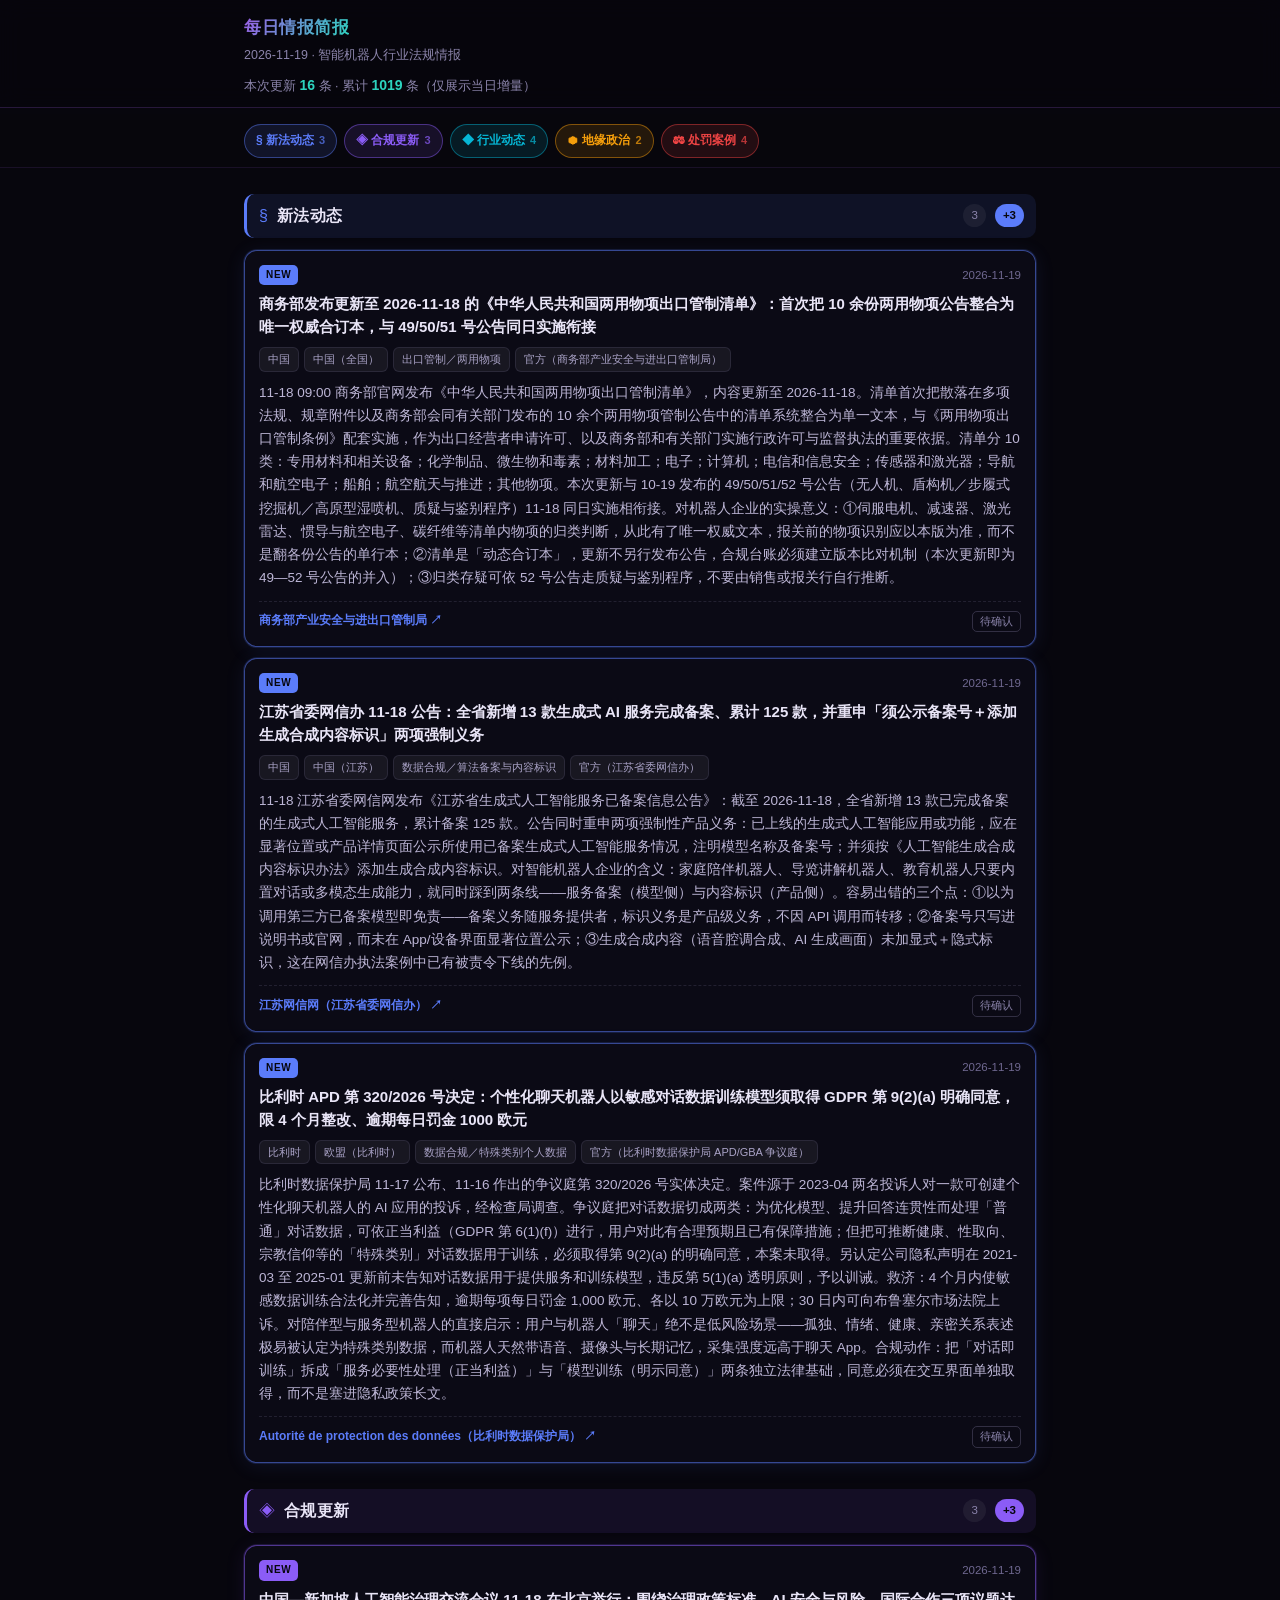
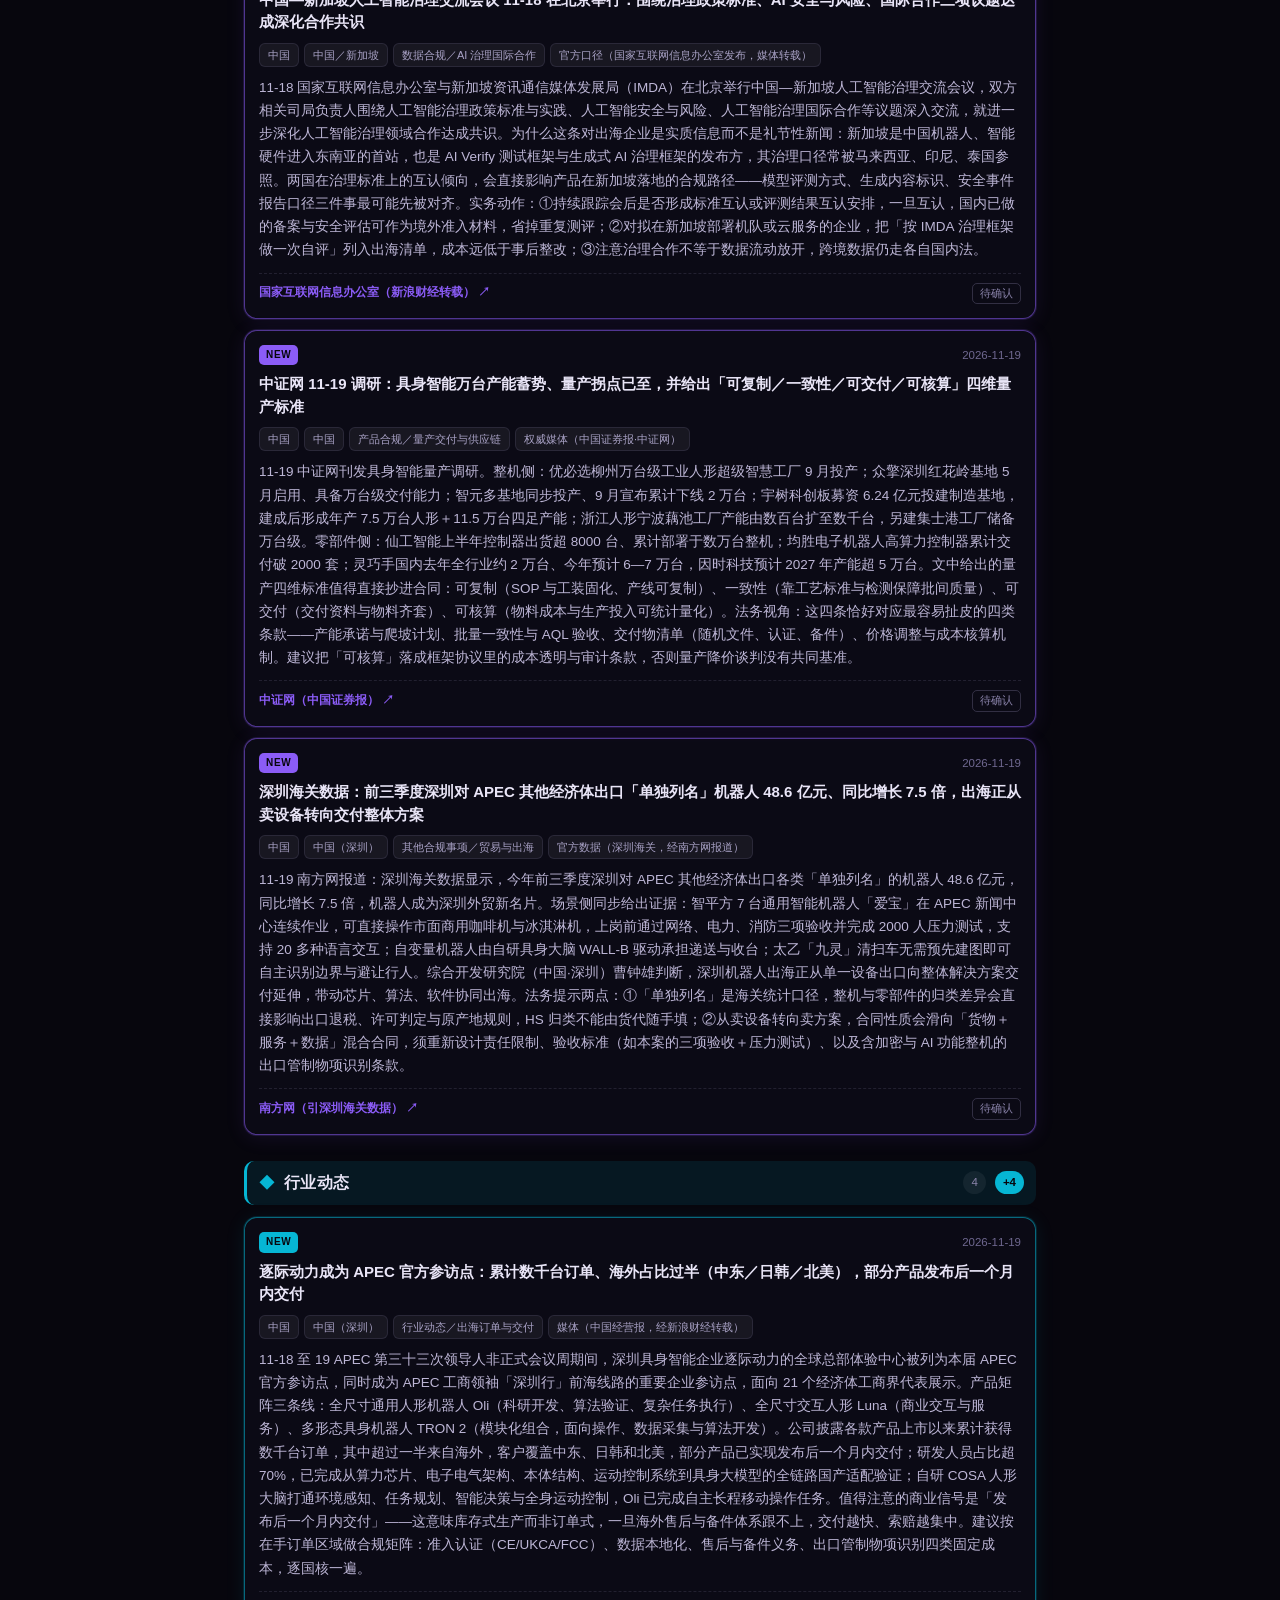
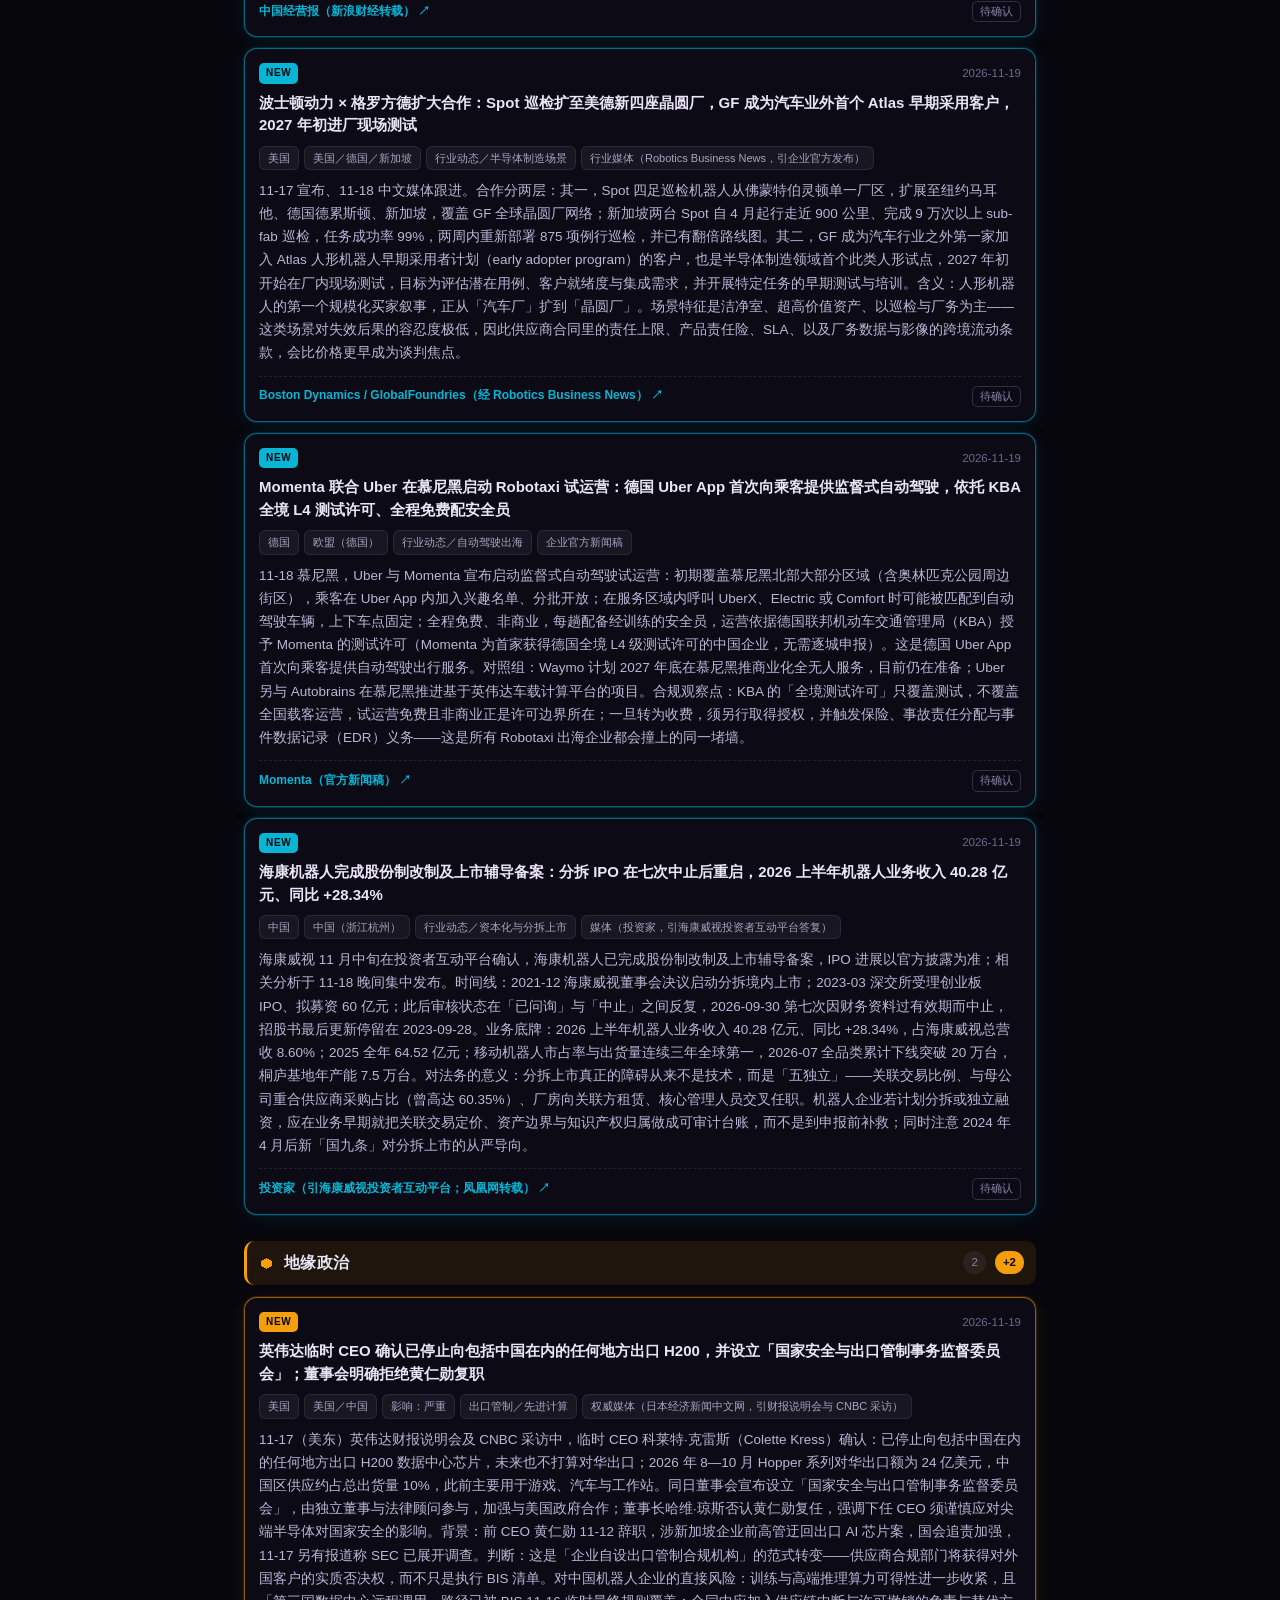
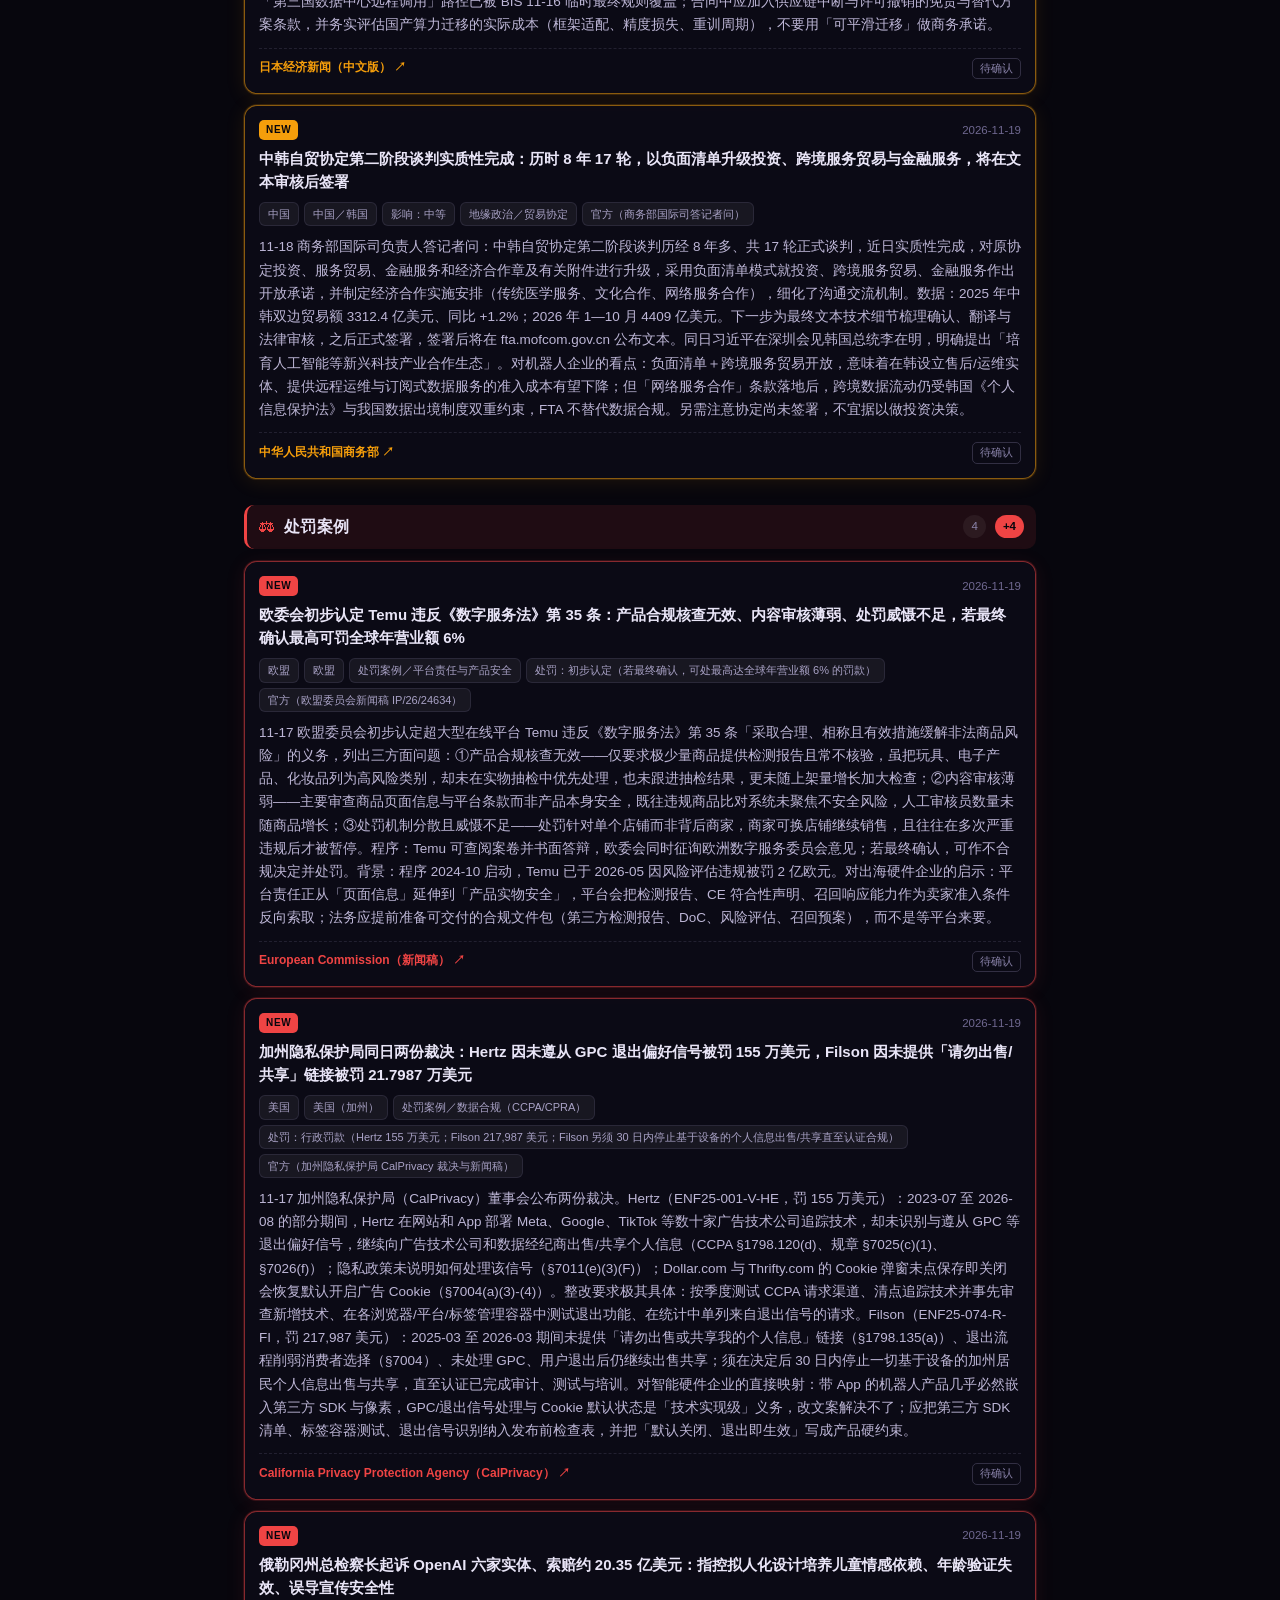
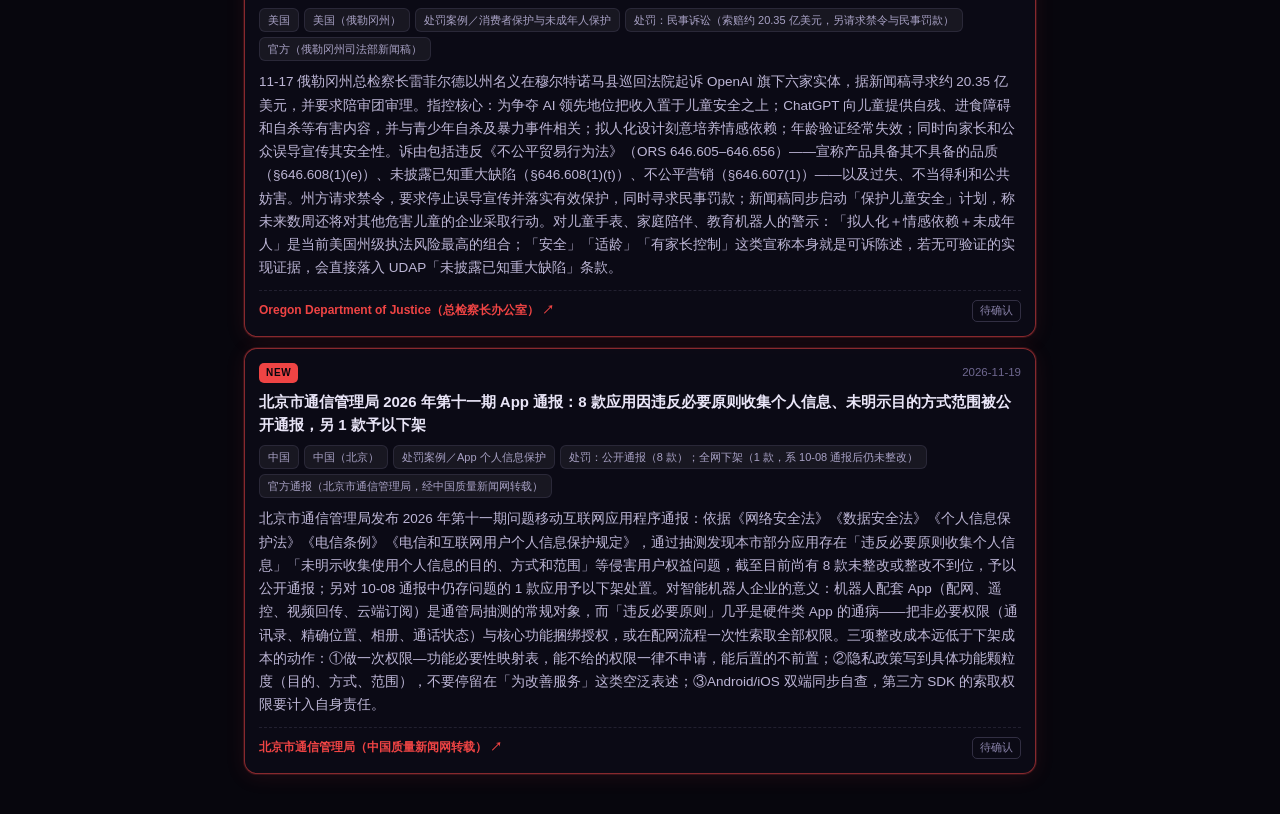
==== commit a4e034e4: "daily intel auto-update 2026-11-19" ====
--- a/daily-brief.html
+++ b/daily-brief.html
@@ -3,7 +3,7 @@
 <head>
 <meta charset="utf-8">
 <meta name="viewport" content="width=device-width,initial-scale=1">
-<title>每日情报简报 · 2026-11-18 · 智能机器人行业法规情报</title>
+<title>每日情报简报 · 2026-11-19 · 智能机器人行业法规情报</title>
 <style>
 *{box-sizing:border-box;-webkit-tap-highlight-color:transparent}
 body{margin:0;background:#07060d;color:#e9e5f7;
@@ -92,12 +92,12 @@
 <header class="top">
   <div class="wrap">
     <div class="t">每日情报简报</div>
-    <div class="d">2026-11-18 · 智能机器人行业法规情报</div>
-    <div class="meta">本次更新 <b>17</b> 条 · 累计 <b>1003</b> 条（仅展示当日增量）</div>
+    <div class="d">2026-11-19 · 智能机器人行业法规情报</div>
+    <div class="meta">本次更新 <b>16</b> 条 · 累计 <b>1019</b> 条（仅展示当日增量）</div>
   </div>
 </header>
-<nav class="nav"><div class="wrap"><a class="nav-chip" href="#b-regulations" style="--bc:#5b7cfa">§ 新法动态<i>4</i></a><a class="nav-chip" href="#b-updates" style="--bc:#8b5cf6">◈ 合规更新<i>3</i></a><a class="nav-chip" href="#b-industry" style="--bc:#06b6d4">◆ 行业动态<i>4</i></a><a class="nav-chip" href="#b-geo" style="--bc:#f59e0b">⬢ 地缘政治<i>2</i></a><a class="nav-chip" href="#b-cases" style="--bc:#ef4444">⚖ 处罚案例<i>4</i></a></div></nav>
-<main class="wrap"><section class="board" id="b-regulations" style="--bc:#5b7cfa"><header class="board-head"><span class="bi">§</span><h2>新法动态</h2><span class="count">4</span><span class="count new">+4</span></header><div class="cards"><article class="card is-new" data-date="2026-11-18"><div class="card-top"><span class="badge-new">NEW</span><span class="date">2026-11-18</span></div><h3 class="title">工信部 2026 年第 30 号公告首批 5 项人形机器人行业标准（SJ/T 12353—12357）发布即实施：L0—L5 智能化分级、训练场、训练数据、一体化关节、灵巧手，但本批无「人机协同安全」标准</h3><div class="chips"><span class="chip">中国</span><span class="chip">中国（全国）</span><span class="chip">产品合规／标准体系</span><span class="chip">官方（工业和信息化部公告及附件一览表）</span></div><p class="summary">工信部 11-16 公告（落款 11-10）批准 274 项行业标准，其中由工信部人形机器人与具身智能标准化技术委员会（MIIT/TC8）归口的 5 项标准于 11-17 经澎湃、新浪财经等披露细节，且均为「自发布之日起实施」：《人形机器人 训练场构建技术规范》（SJ/T 12353—2026，含构建原则、功能分区、布局、设备、安全与伦理、环境控制、网络设施及测试方法）、《人形机器人 训练数据管理要求》（SJ/T 12354—2026，覆盖采集、处理、存储、传输、使用、流通、销毁全生命周期）、《人形机器人 智能化能力分级》（SJ/T 12355—2026，按感知认知/决策学习/执行表现/协作交互四维建立 L0—L5 框架）、《人形机器人 电驱动一体化关节技术规范》（SJ/T 12356—2026，含外观结构、接口、性能、安全、电磁兼容及试验方法，明确不含灵巧手小型关节）、《人形机器人与具身智能 灵巧手技术规范》（SJ/T 12357—2026）。必须点出的两件事：其一，274 项中仅约 20 项（约 7%）即日实施，这 5 项全在列，说明监管把「能用起来」的紧迫性排在前面；其二，本批没有任何一项直接规范「机器人与工人同场作业的安全距离/协同防护」，关节标准里的安全要求是零部件层级而非系统层级——现阶段招标文件若只写「符合 SJ/T 12355」，买到的只是能力标签，不是安全承诺。对法务的实操含义：分级标准会把「你说机器人有多聪明」变成可被追责的量化陈述，宣传与合同附件中的 L 级表述从此有了官方对照物，虚标即落入虚假宣传与合同不符的双重风险。</p><div class="card-foot"><a class="src" href="https://www.miit.gov.cn/jgsj/kjs/wjfb/art/2026/art_1ecfcc7030e949c79254b6fafa01f0fa.html" target="_blank" rel="noopener">工业和信息化部（科技司） ↗</a><span class="verify">待确认</span></div></article><article class="card is-new" data-date="2026-11-18"><div class="card-top"><span class="badge-new">NEW</span><span class="date">2026-11-18</span></div><h3 class="title">全国数标委就《重要数据识别目录 总则》及民航、电信、工业、航天、地理信息 5 个行业目录共 6 项国家标准征求意见（2027-01-16 截止）</h3><div class="chips"><span class="chip">中国</span><span class="chip">中国（全国）</span><span class="chip">数据合规／重要数据</span><span class="chip">官方通讯社（新华社，引全国数据标准化技术委员会）</span></div><p class="summary">11-17 新华社报道：全国数据标准化技术委员会发布通知，就《重要数据识别目录 总则（征求意见稿）》以及《重要数据识别目录 民航》《电信》《工业》《航天》《地理信息》共 6 项国家标准公开征求意见，意见反馈截止 2027-01-16，通过全国数标委官网（tc609.org.cn）提交。为什么这条对智能机器人行业是硬新闻：《数据安全法》第 21 条要求建立重要数据目录，但「什么是重要数据」长期由行业主管部门各自认定，企业做分类分级时缺少统一口径；总则一旦落地，重要数据识别将由「行业自定」转向「统一方法论＋分行业清单」。《工业》目录与机器人厂商关系最直接——工厂内采集的工艺参数、产线节拍、设备运行数据、训练场采集的作业视频，都可能被划入重要数据，从而触发更严格的出境限制与安全评估义务。可提前准备的三件事：①按 6 项目录草案对自己持有/处理的数据做一次预映射，尤其是训练数据与现场部署数据；②把「是否构成重要数据」写进客户合同的数据条款与出境条款，避免定稿后被动改约；③注意总则与行业目录的适用顺序，行业目录优先于总则，不要只读总则。</p><div class="card-foot"><a class="src" href="https://www1.xinhuanet.com/politics/20261117/5cbb90fc71c14aa6bfe7afc5bc2954e0/c.html" target="_blank" rel="noopener">新华社（新华网） ↗</a><span class="verify">待确认</span></div></article><article class="card is-new" data-date="2026-11-18"><div class="card-top"><span class="badge-new">NEW</span><span class="date">2026-11-18</span></div><h3 class="title">市场监管总局（国家标准委）批准发布《智能计算集群效能指标与测试方法》国家标准化指导性技术文件：算力「标称值」终于有了统一测法</h3><div class="chips"><span class="chip">中国</span><span class="chip">中国（全国）</span><span class="chip">产品合规／标准体系</span><span class="chip">权威媒体（每日经济新闻，引央视新闻）</span></div><p class="summary">11-17 央视新闻报道，市场监管总局（国家标准委）批准发布《智能计算集群效能指标与测试方法》国家标准化指导性技术文件。技术文件（GB/Z）不属强制性标准，但它解决的是行业内一个长期灰色地带：集群算力（尤其 FP8/FP16 有效算力、互联带宽、通信效率）缺乏统一测量口径，厂商宣传的「万卡集群」「等效算力」多为自定基准，采购方无从横向比较。对具身智能的直接意义在于——训练场、数据工厂、仿真渲染都靠集群，机器人公司采购算力或与地方政府共建算力中心时，招标文件可以直接引用该文件作为评测依据，把「标称算力」变成「可复现的实测指标」。法务视角的三个提醒：①技术文件可被写入合同作为验收标准，一旦写入，未达标即构成违约而非「行业惯例差异」；②宣传物料中的算力数字若无测试方法支撑，在《反不正当竞争法》下有比较广告误导的风险；③对海外客户，同步关注对方是否认可中国 GB/Z 口径，出口投标时宜同时准备可被第三方复现的测试报告。</p><div class="card-foot"><a class="src" href="https://m.nbd.com.cn/articles/2026-11-17/4650668.html" target="_blank" rel="noopener">每日经济新闻（引央视新闻） ↗</a><span class="verify">待确认</span></div></article><article class="card is-new" data-date="2026-11-18"><div class="card-top"><span class="badge-new">NEW</span><span class="date">2026-11-18</span></div><h3 class="title">江苏省政府办公厅印发《关于促进平台经济创新和规范健康发展的若干措施》：点名「算法霸权、数据滥用、流量垄断」，12-11 施行、有效期五年</h3><div class="chips"><span class="chip">中国</span><span class="chip">中国（江苏）</span><span class="chip">数据合规／平台监管</span><span class="chip">官方（江苏省人民政府）</span></div><p class="summary">11-17 江苏省政府办公厅印发《关于促进平台经济创新和规范健康发展的若干措施》，自 2026-12-11 施行、有效期至 2031-12-10。与智能硬件/机器人企业相关的条款集中在三处：①竞争秩序——强化平台经济领域反垄断与反不正当竞争，明确「依法打击算法霸权、数据滥用、流量垄断」，并规制利用平台规则不合理限制平台内经营者；②数据与算法——要求平台企业开展网络数据分类分级保护与数据安全风险评估，加快隐私计算、区块链、数据沙箱落地，实现「原始数据不出域、数据可用不可见」，并指导企业依法开展数据出境安全评估、个人信息出境标准合同备案；③消费者保护——依法查处「大数据杀熟」、完善网售产品质量监督抽查、构建「接诉即办」。对机器人厂商的落地含义：如果你既卖硬件又运营 App/云平台（远程运维、订阅式功能、场景数据回传），你在这份文件里同时是「平台经营者」和「数据处理者」；尤其是「原始数据不出域、数据可用不可见」这一表述，会逐步被写进政府采购与大型客户的供应商准入条件，隐私计算能力将从加分项变成门槛项。</p><div class="card-foot"><a class="src" href="https://www.jiangsu.gov.cn/art/2026/11/17/art_46144_11861125.html" target="_blank" rel="noopener">江苏省人民政府 ↗</a><span class="verify">待确认</span></div></article></div></section><section class="board" id="b-updates" style="--bc:#8b5cf6"><header class="board-head"><span class="bi">◈</span><h2>合规更新</h2><span class="count">3</span><span class="count new">+3</span></header><div class="cards"><article class="card is-new" data-date="2026-11-18"><div class="card-top"><span class="badge-new">NEW</span><span class="date">2026-11-18</span></div><h3 class="title">市场监管总局 11-17 发布风险提示：不法分子假借「汽车召回」实施网络诈骗，强调召回一律免费、只认缺陷产品召回技术中心官方渠道</h3><div class="chips"><span class="chip">中国</span><span class="chip">中国（全国）</span><span class="chip">产品合规／售后与召回</span><span class="chip">官方（国家市场监督管理总局）</span></div><p class="summary">11-17 市场监管总局发布《关于警惕不法分子假借汽车召回实施诈骗的提醒》：近期有不法分子假冒召回名义实施网络诈骗，诱导车主转账、泄露个人信息；总局明确「汽车生产企业对车辆实施召回均免费，不会收取任何费用」，核实渠道仅两个——总局缺陷产品召回技术中心官网（samrdprc.org.cn）与微信公众号（市场监管总局召回中心），或直接联系生产企业及授权经销商；并提示勿轻信陌生来电、不明链接与二维码，勿提供银行卡与验证码。这条提醒虽以汽车为例，但对智能机器人/智能硬件品类是提前预警：带 OTA 能力的机器人一旦启动批量召回或「远程升级整改」，用户端会出现大量仿冒通知（短信、社群、假客服），因为 OTA 场景天然缺少线下 4S 店这一可信节点。可复用的三点动作：①在用户协议与 App 内建立「官方召回/OTA 通知」的唯一入口与验真方式（如 App 内消息＋官网公告双通道），并在公告中明示「不收取任何费用、不索要验证码」；②售后与客服话术统一，避免经销商擅自以「召回服务费」「上门检测费」名义收费，这类收费本身即可能构成侵害消费者权益；③把「仿冒召回」纳入舆情与危机预案，与市场监管部门、公安反诈渠道建立直连。</p><div class="card-foot"><a class="src" href="https://www.samr.gov.cn/xw/sj/art/2026/art_0d29e363e0924c82b61b1b1bb6ea6b1b.html" target="_blank" rel="noopener">国家市场监督管理总局 ↗</a><span class="verify">待确认</span></div></article><article class="card is-new" data-date="2026-11-18"><div class="card-top"><span class="badge-new">NEW</span><span class="date">2026-11-18</span></div><h3 class="title">市场监管总局 11-17 就《榜单发布使用市场监管合规指引》《市场化节庆展会论坛活动市场监管合规指引》公开征求意见，反馈期仅 7 天（11-24 截止）</h3><div class="chips"><span class="chip">中国</span><span class="chip">中国（全国）</span><span class="chip">产品合规／宣传与营销</span><span class="chip">官方（国家市场监督管理总局「征集调查」栏目）</span></div><p class="summary">11-17 市场监管总局在「征集调查」栏目挂出两份合规指引征求意见稿：《榜单发布使用市场监管合规指引（征求意见稿）》与《市场化节庆展会论坛活动市场监管合规指引（征求意见稿）》，意见反馈期 2026-11-17 至 11-24，仅 7 天。榜单指引值得机器人企业高度重视——「销量第一」「市占率第一」「性能榜第一」「XX 榜前十」是这一行业最常用的宣传句式，而第三方榜单的统计口径、样本范围、付费排名问题长期处于监管灰区；指引一旦定稿，会为「引用榜单做宣传」设定可核查义务（榜单来源、统计期间、评价方法、是否付费），把「引用第三方数据」从免责挡箭牌变成需自证的责任。展会论坛指引则直接对应机器人行业高频的发布会、体验展、赛事与论坛：主办方与参展方的宣传物料、现场演示安全、抽奖与赠品规则都会被纳入。现实建议：征求意见期只有 7 天，但不必等定稿——现在就把市场部所有含「第一/领先/冠军」的物料做一次口径清点，标注数据来源与统计期间，无法溯源的先下架；同时对明年 Q1 的展会与发布会合同增加「宣传物料合规审查」条款，把责任前移到内部审批环节。</p><div class="card-foot"><a class="src" href="https://www.samr.gov.cn/hd/zjdc/" target="_blank" rel="noopener">国家市场监督管理总局 ↗</a><span class="verify">待确认</span></div></article><article class="card is-new" data-date="2026-11-18"><div class="card-top"><span class="badge-new">NEW</span><span class="date">2026-11-18</span></div><h3 class="title">机构视角：2026 具身智能商业化「成色分层」——复购与产线验收取代出货台数成为估值标尺，仅少数企业跨过第一道门槛</h3><div class="chips"><span class="chip">中国</span><span class="chip">中国（全国）</span><span class="chip">行业解读／商业模式与合规成本</span><span class="chip">财经媒体与研究机构综述（证券之星、同花顺、券商周报）</span></div><p class="summary">11-16 至 11-17 多家机构集中发布具身智能商业化成色盘点和具身大模型验证分层，核心结论一致：评价标尺已从「出货台数/发布会动作」切换到「客户复购＋产线验收深度」。分层大致为——第一层（自有产线且月出货过百台）：智平方；第二层（在宁德时代等头部客户产线完成 7×24 连续运行验收）：银河通用、千寻智能（Moz1 全年零故障、插接成功率超 99%，已延伸至比亚迪、亿纬锂能）；第三层（完成首单设备验收）：优必选（2025 年全尺寸交付 1079 台、订单超 14 亿元，2026 年目标万台级）、智元（累计下线超 1 万台，龙旗近千台 3C 订单、均胜亿元级合同）、宇树（2025 年出货超 5500 台，科研教育占比仍超七成）、星动纪元（千台级交付、海外订单占比 50%）、众擎（已递交港交所申请）。这份分层对法务的价值不在排名，而在它暴露的合规短板：「复购」意味着同一客户第二次采购，第二次采购必然伴随第一次交付后的验收报告、故障记录、SLA 兑现与数据归属争议——这些恰恰是合同条款最容易糊弄过去、也最容易在复购环节反噬的部分。建议把「验收标准、MTBF/可用率口径、故障响应时限、现场数据权属与出境安排、售后备件与修理权」五项做成标准条款库，先于销售规模建好，否则规模越大、条款缺口越贵。</p><div class="card-foot"><a class="src" href="https://finance.stockstar.com/IG2026111700029584.shtml" target="_blank" rel="noopener">证券之星、同花顺财经、国元证券研报 ↗</a><span class="verify">待确认</span></div></article></div></section><section class="board" id="b-industry" style="--bc:#06b6d4"><header class="board-head"><span class="bi">◆</span><h2>行业动态</h2><span class="count">4</span><span class="count new">+4</span></header><div class="cards"><article class="card is-new" data-date="2026-11-18"><div class="card-top"><span class="badge-new">NEW</span><span class="date">2026-11-18</span></div><h3 class="title">思灵机器人（Agile Robots）完成 5 亿美元 F 轮、投后估值 85 亿美元：软银领投，英伟达、日立、T.Capital 参投，累计融资约 20 亿美元</h3><div class="chips"><span class="chip">德国</span><span class="chip">欧洲（德国慕尼黑）／中国</span><span class="chip">融资并购</span><span class="chip">财经媒体（钛媒体，经网易转载）</span></div><p class="summary">11-17 钛媒体报道：总部位于慕尼黑的思灵机器人（Agile Robots）宣布完成 5 亿美元 F 轮融资，投后估值 85 亿美元，由软银集团领投，英伟达、日立集团、T.Capital 等参投，累计融资约 20 亿美元，公司称其为欧洲估值最高的私营机器人公司。报道点出了一个被国内转发热潮掩盖的关键细节：思灵的工业人形机器人 AgileONE 不单独定价出售，而是打包在整厂自动化方案中按方案复杂度计价——执行董事 Rory Sexton 的说法是「工厂才是产品」；真正单独售卖的是机械臂与面向科研的 Franka 平台。这条对涉外法务的启示比融资额更重要：当交付物从「一台设备」变成「一条产线的自动化方案」，法律关系的性质也随之变化——不再是单纯的货物买卖（CISG/买卖合同），而是「设备＋软件＋系统集成＋长期服务」的混合合同，需要处理交付验收的分段标准、系统性能责任（产能/良率/节拍）与单机责任的切割、知识产权归属（客户工艺数据与联合开发成果）、以及跨境场景下的出口管制（整线出口可能触及两用物项与目的地审查）与数据出境（产线数据回传）。这也是国产机器人企业出海欧洲时最容易被低估的一层：卖整线，等于把合同风险从产品责任扩展到项目履约责任。</p><div class="card-foot"><a class="src" href="https://www.163.com/dy/article/LBULNM0F05118O92.html" target="_blank" rel="noopener">钛媒体（网易转载） ↗</a><span class="verify">待确认</span></div></article><article class="card is-new" data-date="2026-11-18"><div class="card-top"><span class="badge-new">NEW</span><span class="date">2026-11-18</span></div><h3 class="title">智动未来（AutoLife Robotics）完成 Pre-A+ 亿元级融资交割，广州新产线投产：第四轮融资，双十一京东人形机器人销额第六、销量第八</h3><div class="chips"><span class="chip">中国</span><span class="chip">中国（广东广州）／新加坡</span><span class="chip">融资并购／产能</span><span class="chip">权威媒体（腾讯新闻、新浪）</span></div><p class="summary">11-17 智动未来宣布完成 Pre-A+ 轮亿元级融资交割，由中美绿色基金领投、南曦创投联合领投，老股东海珠城发继续加码，为其成立以来第四轮融资（种子轮奇绩创坛、天使轮供应链股东领投、Pre-A 轮海珠城发领投并超募），累计股权融资数亿元；同期广州新产线正式投产。公司 2023 年底在新加坡创立，现总部位于广州海珠，并在深圳、中国香港、新加坡布局研发生产与市场；技术栈为「2AM 具身大脑＋MINT VLA 小脑＋粒子可微世界模型」，2026 年 9 月发布「智子世界」粒子可微分世界模型预览。商业化数据：2026 双十一京东智能机器人品牌竞速榜统计周期内人形机器人销额第 6、销量第 8；第 140 届广交会期间 16 台小智 S3 部署于 8 个点位、18 天累计接待客商约 400 万人次，并收到中国对外贸易中心感谢信；已落地展会、餐饮、文旅、零售四类场景，覆盖广州、深圳、西安、长沙及中国香港、新加坡、印尼、马来西亚；约 6000 平方米生产基地在建，工程师与博士逾 130 人。涉外看点：新加坡创立＋中国总部＋中国香港/东南亚部署的架构，天然带来「数据跨境三地循环」（境外现场采集→境内训练→境外服务）与「主体资格双轨」（新加坡主体签约、中国主体生产）问题，这类公司最容易在出境路径选择（安全评估 vs 标准合同 vs 认证）上踩坑，宜在产品出海前先把数据流向图画清楚。</p><div class="card-foot"><a class="src" href="https://news.qq.com/rain/a/20261117A0A56800" target="_blank" rel="noopener">腾讯新闻、新浪新闻（广州日报） ↗</a><span class="verify">待确认</span></div></article><article class="card is-new" data-date="2026-11-18"><div class="card-top"><span class="badge-new">NEW</span><span class="date">2026-11-18</span></div><h3 class="title">宇树科技王兴兴在 2026 APEC 工商领导人峰会（深圳）发言：公众所见 AI 与机器人成果「仅是冰山一角」，底层技术迭代速度远超预期</h3><div class="chips"><span class="chip">中国</span><span class="chip">中国（广东深圳）</span><span class="chip">行业动态／企业声音</span><span class="chip">权威媒体（每日经济新闻）</span></div><p class="summary">11-17 在深圳举行的 2026 年 APEC 工商领导人峰会上，宇树科技创始人王兴兴表示，大众所见到的 AI、机器人成果仅是冰山一角，水下底层技术迭代速度迅猛，行业发展前景值得期待，各界应主动拥抱 AI 技术变革。同场信息还包括：小米具身智能机器人已进入工厂开展实际作业测试，可连续完成 8 小时工作并在此期间自主充电两次。把这两条放在一起看，信息量在于「能力展示」与「真实工位」的差距正在被公开量化——8 小时连续作业＋自主补能，是目前工业场景的基本门槛（对应两班制下的可用率要求），而这类指标一旦进入客户验收，就会反向定义合同里的 MTBF、可用率与人工干预频率条款。对法务的提醒：企业高管在国际论坛上的公开表述具有对外承诺属性，涉及产能、性能、时间表的措辞应经法务与 IR 会签；尤其在 APEC 这类有大量境外听众的场合，「冰山一角」式的乐观表述若被境外客户引用进采购谈判，容易形成事实上的预期承诺。</p><div class="card-foot"><a class="src" href="https://m.nbd.com.cn/articles/2026-11-17/4650668.html" target="_blank" rel="noopener">每日经济新闻 ↗</a><span class="verify">待确认</span></div></article><article class="card is-new" data-date="2026-11-18"><div class="card-top"><span class="badge-new">NEW</span><span class="date">2026-11-18</span></div><h3 class="title">优必选 CEO 周剑在 APEC 峰会提出人形机器人进入亚太须「一域一策」：承认通用泛化能力仍待发展，并把「伦理治理」列为出海两大障碍之一</h3><div class="chips"><span class="chip">中国</span><span class="chip">中国（广东深圳）／亚太</span><span class="chip">行业动态／出海路径</span><span class="chip">权威媒体（21 世纪经济报道，腾讯新闻转载）</span></div><p class="summary">11-17 在 2026 年 APEC 工商领导人峰会「粤港澳大湾区与亚太发展机遇」论坛上，优必选创始人兼 CEO 周剑表示，人形机器人要真正融入亚太各经济体，必须与具体场景和场景数据深度结合，落地路径是「一域一策」——不同经济体的解决方案一定不同，都要基于场景数据二次开发；他直言在今天的硬件与大模型条件下，泛化能力很强的通用人形机器人「还需要发展时间」，在这个空档期场景数据与端侧对场景的理解才是最关键的。他还明确指出实现技术普惠需跨越两类障碍：一是场景本地化（语言与文化理解须依靠当地合作伙伴），二是伦理治理——人形机器人无论进家庭还是进工厂都带来大量伦理课题，需要亚太各方相互学习并就标准逐步形成共识。生态伙伴已覆盖日本、韩国、泰国、新加坡、越南，围绕橡胶切割等本地特色场景做二次开发。这条是少见的高管公开承认「通用能力不足＋伦理治理是硬约束」，对法务的用法很直接：①「一域一策」意味着出海不能只做一套合规包，本地二次开发会产生新的数据控制者/处理者身份与本地知识产权归属问题；②伦理治理被厂商自己列为障碍，说明买方（尤其政府、医院、学校）的伦理审查问卷会越来越长，提前准备 AI 伦理影响评估（可对标欧盟 FRIA 模板结构）比临时填表便宜得多。</p><div class="card-foot"><a class="src" href="https://news.qq.com/rain/a/20261117A0C5Q400" target="_blank" rel="noopener">21 世纪经济报道（腾讯新闻） ↗</a><span class="verify">待确认</span></div></article></div></section><section class="board" id="b-geo" style="--bc:#f59e0b"><header class="board-head"><span class="bi">⬢</span><h2>地缘政治</h2><span class="count">2</span><span class="count new">+2</span></header><div class="cards"><article class="card is-new" data-date="2026-11-18"><div class="card-top"><span class="badge-new">NEW</span><span class="date">2026-11-18</span></div><h3 class="title">外交部与商务部 11-17 同日就美「限制远程获取先进半导体」临时最终规则表态：定性为经济胁迫与长臂管辖，明示「将采取必要措施／反制措施」</h3><div class="chips"><span class="chip">中国</span><span class="chip">中国／美国</span><span class="chip">出口管制／反制</span><span class="chip">影响：严重</span><span class="chip">官方（新华社、中国经济网、商务部）</span></div><p class="summary">11-17 外交部发言人郭嘉昆在例行记者会就美商务部 11-16 发布的《限制远程获取先进半导体》临时最终规则答问，指美方以新加坡、泰国、马来西亚、印尼、巴西存在非法对华转运芯片高风险为由要求相关出口许可，属「泛化国家安全概念、滥用出口管制」，是典型的经济胁迫和「长臂管辖」，背离双方共识、损害中国企业正当权益、扰乱全球产供链稳定，中方将采取必要措施坚决维护自身正当权益。同日商务部新闻发言人另就此答记者问，措辞更进一步：表示「强烈不满、坚决反对」，希望美方回到协商合作解决分歧的轨道，「若美方一意孤行，中方将采取反制措施」。这条与 11-17 已入库的规则本体条目互补——规则文本解决「企业怎么合规」，表态解决「下一步会不会有反制」：两个部门同日、两套措辞（外交口用「必要措施」、经贸口用「反制措施」），在过往实践中通常对应出口管制、不可靠实体清单或贸易救济三条可用工具。对企业最现实的动作不是等反制清单，而是立刻做两件事：①把「远程算力采购」纳入出口管制尽调范围——不再只问芯片在哪，而要问算力最终提供给谁、数据中心能否提供客户尽调信息（新规把「拒绝提供信息」直接推定为知晓）；②对新加坡、马来西亚、泰国、印尼、巴西五国的关联主体与数据中心合同做一次穿透排查，因为许可要求落在「向或为」D:5 主体提供超门槛算力，而不是落在芯片物理位置。</p><div class="card-foot"><a class="src" href="https://www.ce.cn/xwzx/gnsz/gdxw/202611/t20261117_3297487.shtml" target="_blank" rel="noopener">新华社（中国经济网转载）、外交部例行记者会、商务部新闻发言人答问 ↗</a><span class="verify">待确认</span></div></article><article class="card is-new" data-date="2026-11-18"><div class="card-top"><span class="badge-new">NEW</span><span class="date">2026-11-18</span></div><h3 class="title">APEC 第三十三次领导人非正式会议 11-18 至 19 在深圳举行，工商领导人峰会先行：AI 与数字经济列入三大优先领域，中方推动互联互通蓝图升级版</h3><div class="chips"><span class="chip">中国</span><span class="chip">亚太／中国（广东深圳）</span><span class="chip">区域经贸／供应链与 AI 治理</span><span class="chip">影响：中等</span><span class="chip">官方媒体（人民日报、经济日报、新华社）</span></div><p class="summary">11-17 至 18 日，2026 年 APEC 工商领导人峰会在深圳前海国际会议中心举行，2000 余名政商人士、115 家世界 500 强企业参会，代表覆盖 21 个 APEC 经济体，另有 13 个域外经济体企业参加；峰会以「共促繁荣，共赢未来」为主题，首日 7 场专题研讨覆盖互联互通、人工智能、亚太自贸区、数字经济。11-18 至 19 日举行 APEC 第三十三次领导人非正式会议。APEC 秘书处执行主任佩德罗萨受访称，中国正推动开放合作向数字经济、人工智能等领域拓展；今年 APEC「中国年」已举办 300 多场会议，5 月贸易部长会议发表联合声明，供应链方面持续推进供应链互联互通行动计划并关注无纸贸易；中方首倡的亚太示范电子口岸网络已涵盖 13 个经济体，今年又发起在广州设立亚太人工智能赋能中小企业发展合作中心、在深圳建设亚太中小企业合作区。同时，中方正在推动制定 APEC 互联互通蓝图升级版，并在智慧海关、智慧交通、旅游便利化、APEC 商旅卡等方面推动倡议。对涉外法务的落点：APEC 层面目前产出的是「合作平台与倡议」而非有约束力的规则，但它决定了未来 2—3 年区域 AI 治理与供应链政策的话语框架——关注「亚太人工智能赋能中小企业发展合作中心」后续是否形成实质性的合规互认或标准输出机制，那才是会改变企业合规成本的东西。</p><div class="card-foot"><a class="src" href="https://finance.sina.com.cn/jjxw/2026-11-18/doc-inizayrr7170062.shtml" target="_blank" rel="noopener">人民日报、经济日报、新华社（引 APEC 秘书处执行主任专访） ↗</a><span class="verify">待确认</span></div></article></div></section><section class="board" id="b-cases" style="--bc:#ef4444"><header class="board-head"><span class="bi">⚖</span><h2>处罚案例</h2><span class="count">4</span><span class="count new">+4</span></header><div class="cards"><article class="card is-new" data-date="2026-11-18"><div class="card-top"><span class="badge-new">NEW</span><span class="date">2026-11-18</span></div><h3 class="title">美国加州 DMV 全面禁止 Waymo 无人车在州内高速公路运营与测试（11-11 生效）：认定施工区多次闯入构成「迫在眉睫的危险」，须证明纠正措施方可解禁</h3><div class="chips"><span class="chip">美国</span><span class="chip">美国（加利福尼亚州）</span><span class="chip">自动驾驶／监管限制措施</span><span class="chip">处罚：暂停运营（行政限制令，非罚款；解禁以提交有效纠正措施为条件）</span><span class="chip">权威媒体（新浪财经、网易，引加州 DMV 发言人）</span></div><p class="summary">加州机动车辆管理局（DMV）已禁止 Waymo 无人驾驶车辆在全州高速公路开展运营与测试，限制自 2026-11-11 起生效。DMV 发言人 Jonathan Groveman 表示，触发点是旧金山湾区的两起事件：11-05 多辆 Waymo 驶入伯灵格姆附近 US-101 的封闭施工区；次日一辆 Waymo 在 I-280 试图绕过正在执行「交通阻断」任务的加州公路巡警车辆（相关视频上周在社交平台广泛传播）；DMV 认定车辆多次进入有施工人员、车辆与设备作业的活跃施工区，对公共安全构成「迫在眉睫的危险」（imminent danger），并指出 5-18 曾有类似事件。解禁条件明确：Waymo 须向监管部门证明已采取有效纠正措施、显著改善对施工区与特殊交通管控场景的识别与应对能力。Waymo 回应称事件未造成人员受伤或车辆碰撞，已按监管要求暂停加州高速运营，并在其他市场暂时收紧高速服务以评估表现；城市普通道路服务不受影响（每周逾 50 万次出行）。这是本周最值得逐字读的自动驾驶监管案例，因为它展示了一条「不用立法、不用罚款」的快速干预路径：监管机关以「imminent danger」为由直接限制 ODD（运行设计域），举证责任转移给企业。对出海企业的三条搬用经验：①ODD 声明必须与实测能力严格匹配，把「高速公路」写进 ODD 就等于承诺能处理施工区与交警现场指挥；②事故与近失事件（near-miss）的内部记录是最先被调取的证据，视频外流速度往往快于企业响应；③解禁以「证明纠正措施有效」为条件，意味着需要可复现的验证数据而非整改承诺书——这类要求正在成为全球自动驾驶与机器人监管的通用范式。</p><div class="card-foot"><a class="src" href="https://finance.sina.com.cn/stock/usstock/c/2026-11-18/doc-inizcexi1199077.shtml" target="_blank" rel="noopener">新浪财经、网易（引加州机动车辆管理局 DMV 声明） ↗</a><span class="verify">待确认</span></div></article><article class="card is-new" data-date="2026-11-18"><div class="card-top"><span class="badge-new">NEW</span><span class="date">2026-11-18</span></div><h3 class="title">美国对华硬木及装饰胶合板双反关税令 11-17 生效：中国企业反倾销税 187.27%＋反补贴税 88.96%，叠加终税率 274.92%</h3><div class="chips"><span class="chip">中国</span><span class="chip">中国／美国</span><span class="chip">贸易救济／反倾销与反补贴</span><span class="chip">处罚：反倾销税 187.27%（现金保证金率 185.96%）＋反补贴税 88.96%，叠加终税率 274.92%</span><span class="chip">行业媒体（网易，引美国商务部联邦公报公告）</span></div><p class="summary">2026-11-17（美东时间）美国商务部在《联邦公报》正式发布反倾销税令与反补贴税令，基于 ITC 肯定性损害终裁，对原产于中国、印度尼西亚和越南的硬木及装饰胶合板正式征税。中国企业：反倾销税 187.27%（扣除补贴抵消后现金保证金率 185.96%）、反补贴税 88.96%，反倾销与反补贴叠加征收，最终税率 274.92%。印尼企业分档 15.40%—84.94%（AD）＋4.22%—128.66%（CVD）；越南列名企业 AD 90.12%（保证金 84.95%）、CVD 47.68%—165.39%。涉案产品为多层胶合板或其他饰面板，表层或底层须含硬木、软木或竹子（符合 ANSI/HPVA HP-1-2024），含经表面涂层、打磨、切割、钻孔等加工的产品，不限尺寸。本案的调查起点是 2026-03-18 的双反立案、10-14 商务部反补贴终裁。为什么这条与智能机器人行业有关而不是纯建材新闻：机器人整机与零部件的包装、展示道具、实验室与训练场装修大量使用木质板材，且本案的产品范围描述（含加工后产品、不限尺寸）覆盖面极宽；更关键的是税率结构——AD 与 CVD 叠加而非择一，这种「叠加征收」在近两年美国对华贸易救济中已成常态，做原产地与关税成本测算时若按单一税率估算，会系统性低估到岸成本。</p><div class="card-foot"><a class="src" href="https://www.163.com/dy/article/LBUGNIAQ05484D40.html" target="_blank" rel="noopener">网易（引美国商务部《联邦公报》反倾销/反补贴税令公告） ↗</a><span class="verify">待确认</span></div></article><article class="card is-new" data-date="2026-11-18"><div class="card-top"><span class="badge-new">NEW</span><span class="date">2026-11-18</span></div><h3 class="title">欧盟 11-17 起对自中国台湾、印度、日本、土耳其、越南进口冷轧扁钢征反倾销税：中国台湾中钢等 20.7%、未配合者 27%，首次对中国台湾与印度认定「特殊市场情况」</h3><div class="chips"><span class="chip">欧盟</span><span class="chip">欧盟／中国台湾／印度／日本／土耳其／越南</span><span class="chip">贸易救济／反倾销</span><span class="chip">处罚：反倾销税（中国台湾业者多为 20.7%、未配合调查者 27%；日本 27.9%；印度 9.5%；越南 16%；土耳其 3%—7.8%）</span><span class="chip">权威媒体（中评社引路透社，引欧盟执委会公告）</span></div><p class="summary">欧盟 11-17 宣布，自当地时间 17 日起对自中国台湾、印度、日本、土耳其和越南进口的特定冷轧扁钢产品征收反倾销税。税率：中国台湾中钢及其他业者多为 20.7%，未配合调查者 27%；日本制铁、JFE 等 27.9%；印度 JSW、塔塔等 9.5%；越南浦项钢铁等 16%；土耳其 3%—7.8%。欧盟冷轧扁钢市场规模约 232 亿欧元，五国进口额约 17.8 亿欧元。本案最需要记录的不是税率，而是方法论突破：执委会首次在反倾销调查中对中国台湾和印度认定存在「特殊市场情况」（particular market situations）——对中国台湾的理由是大量进口的廉价中国钢材大幅压低本地价格，对印度则是政府影响铁矿砂成本的措施扭曲国内钢价；据此执委会在计算倾销幅度时调整了两地本土售价。这意味着欧盟把「第三国被中国低价原料/投入品压价」本身作为重构正常价值的理由，该逻辑一旦被复制，会波及所有以中国为中心的上游供应链所覆盖的第三地产能。对在东南亚、墨西哥布局产能以规避关税的中国机器人及零部件企业，这是必须写入风险模型的判例型信号：换产地不等于换定价逻辑，欧盟可以直接否定当地售价的可用性。</p><div class="card-foot"><a class="src" href="https://bj.crntt.com/crn-webapp/touch/detail.jsp?docid=160290245" target="_blank" rel="noopener">中评社（引路透社及欧盟执委会公告） ↗</a><span class="verify">待确认</span></div></article><article class="card is-new" data-date="2026-11-18"><div class="card-top"><span class="badge-new">NEW</span><span class="date">2026-11-18</span></div><h3 class="title">中国互联网金融协会通报 2026 年度首批移动金融 App 自律检查结果：15 款中 3 款未整改（E 路有我、鞍山银行、江苏·农商行），问题含密码明文获取与单要素认证</h3><div class="chips"><span class="chip">中国</span><span class="chip">中国（全国）</span><span class="chip">数据合规／App 个人信息保护</span><span class="chip">处罚：行业自律惩戒（通报；整改不力者将依《移动金融客户端应用软件自律管理办法》予以自律惩戒）</span><span class="chip">官方行业协会（中国互联网金融协会通告）＋财经媒体</span></div><p class="summary">11-17 中国互联网金融协会发布 2026 年度移动金融 App 自律检查情况通告（第一批）：依据《移动金融客户端应用软件自律管理办法》，对照《移动金融客户端应用软件安全管理规范》与中央网信办、工信部、公安部《关于开展 2026 年个人信息保护系列专项行动的公告》，对 15 款 App 开展非现场检查，于 2026 年 9 月发出整改通知。截至 11-16：8 款已完成整改（海口联合农商行、宝生村镇银行、邯郸银行、海峡银行、搭伙保险、掌上信泰、正信银行、泰康泰生活），1 款基本完成（码钱商家），3 款正在整改（南宁江南国民村镇银行、掌上新华、崇州上银村镇银行），3 款未整改（E 路有我—江苏农村商业联合银行、鞍山银行、江苏·农商行）。通报的严重风险问题三条值得抄进自查清单：「可获取用户密码明文信息」「更换设备首次登录未采用两种（含）以上要素认证」「用户敏感信息未屏蔽展示」。这三条对智能机器人 App/云平台同样适用且更容易失守——机器人 App 往往同时承担设备控制、视频回传与账号管理，一旦把登录凭证或设备绑定 token 以明文存储、或用单一密码就能在新设备接管机器人，性质比金融 App 更严重（涉及物理世界控制权）。建议把「设备首次绑定/换机登录」强制升级为双要素，并对 App 内展示的家庭画面、地图轨迹默认脱敏。</p><div class="card-foot"><a class="src" href="https://finance.caijing.com.cn/20261117/5194102.shtml" target="_blank" rel="noopener">中国互联网金融协会（财经网、腾讯新闻转载） ↗</a><span class="verify">待确认</span></div></article></div></section></main>
+<nav class="nav"><div class="wrap"><a class="nav-chip" href="#b-regulations" style="--bc:#5b7cfa">§ 新法动态<i>3</i></a><a class="nav-chip" href="#b-updates" style="--bc:#8b5cf6">◈ 合规更新<i>3</i></a><a class="nav-chip" href="#b-industry" style="--bc:#06b6d4">◆ 行业动态<i>4</i></a><a class="nav-chip" href="#b-geo" style="--bc:#f59e0b">⬢ 地缘政治<i>2</i></a><a class="nav-chip" href="#b-cases" style="--bc:#ef4444">⚖ 处罚案例<i>4</i></a></div></nav>
+<main class="wrap"><section class="board" id="b-regulations" style="--bc:#5b7cfa"><header class="board-head"><span class="bi">§</span><h2>新法动态</h2><span class="count">3</span><span class="count new">+3</span></header><div class="cards"><article class="card is-new" data-date="2026-11-19"><div class="card-top"><span class="badge-new">NEW</span><span class="date">2026-11-19</span></div><h3 class="title">商务部发布更新至 2026-11-18 的《中华人民共和国两用物项出口管制清单》：首次把 10 余份两用物项公告整合为唯一权威合订本，与 49/50/51 号公告同日实施衔接</h3><div class="chips"><span class="chip">中国</span><span class="chip">中国（全国）</span><span class="chip">出口管制／两用物项</span><span class="chip">官方（商务部产业安全与进出口管制局）</span></div><p class="summary">11-18 09:00 商务部官网发布《中华人民共和国两用物项出口管制清单》，内容更新至 2026-11-18。清单首次把散落在多项法规、规章附件以及商务部会同有关部门发布的 10 余个两用物项管制公告中的清单系统整合为单一文本，与《两用物项出口管制条例》配套实施，作为出口经营者申请许可、以及商务部和有关部门实施行政许可与监督执法的重要依据。清单分 10 类：专用材料和相关设备；化学制品、微生物和毒素；材料加工；电子；计算机；电信和信息安全；传感器和激光器；导航和航空电子；船舶；航空航天与推进；其他物项。本次更新与 10-19 发布的 49/50/51/52 号公告（无人机、盾构机／步履式挖掘机／高原型湿喷机、质疑与鉴别程序）11-18 同日实施相衔接。对机器人企业的实操意义：①伺服电机、减速器、激光雷达、惯导与航空电子、碳纤维等清单内物项的归类判断，从此有了唯一权威文本，报关前的物项识别应以本版为准，而不是翻各份公告的单行本；②清单是「动态合订本」，更新不另行发布公告，合规台账必须建立版本比对机制（本次更新即为 49—52 号公告的并入）；③归类存疑可依 52 号公告走质疑与鉴别程序，不要由销售或报关行自行推断。</p><div class="card-foot"><a class="src" href="https://aqygzj.mofcom.gov.cn/zsyd/art/2026/art_4c045d84907a4fdda2a7d30fd8793346.html" target="_blank" rel="noopener">商务部产业安全与进出口管制局 ↗</a><span class="verify">待确认</span></div></article><article class="card is-new" data-date="2026-11-19"><div class="card-top"><span class="badge-new">NEW</span><span class="date">2026-11-19</span></div><h3 class="title">江苏省委网信办 11-18 公告：全省新增 13 款生成式 AI 服务完成备案、累计 125 款，并重申「须公示备案号＋添加生成合成内容标识」两项强制义务</h3><div class="chips"><span class="chip">中国</span><span class="chip">中国（江苏）</span><span class="chip">数据合规／算法备案与内容标识</span><span class="chip">官方（江苏省委网信办）</span></div><p class="summary">11-18 江苏省委网信网发布《江苏省生成式人工智能服务已备案信息公告》：截至 2026-11-18，全省新增 13 款已完成备案的生成式人工智能服务，累计备案 125 款。公告同时重申两项强制性产品义务：已上线的生成式人工智能应用或功能，应在显著位置或产品详情页面公示所使用已备案生成式人工智能服务情况，注明模型名称及备案号；并须按《人工智能生成合成内容标识办法》添加生成合成内容标识。对智能机器人企业的含义：家庭陪伴机器人、导览讲解机器人、教育机器人只要内置对话或多模态生成能力，就同时踩到两条线——服务备案（模型侧）与内容标识（产品侧）。容易出错的三个点：①以为调用第三方已备案模型即免责——备案义务随服务提供者，标识义务是产品级义务，不因 API 调用而转移；②备案号只写进说明书或官网，而未在 App/设备界面显著位置公示；③生成合成内容（语音腔调合成、AI 生成画面）未加显式＋隐式标识，这在网信办执法案例中已有被责令下线的先例。</p><div class="card-foot"><a class="src" href="https://www.jswx.gov.cn/fwhd/tzgg/202611/t20261118_1373147.shtml" target="_blank" rel="noopener">江苏网信网（江苏省委网信办） ↗</a><span class="verify">待确认</span></div></article><article class="card is-new" data-date="2026-11-19"><div class="card-top"><span class="badge-new">NEW</span><span class="date">2026-11-19</span></div><h3 class="title">比利时 APD 第 320/2026 号决定：个性化聊天机器人以敏感对话数据训练模型须取得 GDPR 第 9(2)(a) 明确同意，限 4 个月整改、逾期每日罚金 1000 欧元</h3><div class="chips"><span class="chip">比利时</span><span class="chip">欧盟（比利时）</span><span class="chip">数据合规／特殊类别个人数据</span><span class="chip">官方（比利时数据保护局 APD/GBA 争议庭）</span></div><p class="summary">比利时数据保护局 11-17 公布、11-16 作出的争议庭第 320/2026 号实体决定。案件源于 2023-04 两名投诉人对一款可创建个性化聊天机器人的 AI 应用的投诉，经检查局调查。争议庭把对话数据切成两类：为优化模型、提升回答连贯性而处理「普通」对话数据，可依正当利益（GDPR 第 6(1)(f)）进行，用户对此有合理预期且已有保障措施；但把可推断健康、性取向、宗教信仰等的「特殊类别」对话数据用于训练，必须取得第 9(2)(a) 的明确同意，本案未取得。另认定公司隐私声明在 2021-03 至 2025-01 更新前未告知对话数据用于提供服务和训练模型，违反第 5(1)(a) 透明原则，予以训诫。救济：4 个月内使敏感数据训练合法化并完善告知，逾期每项每日罚金 1,000 欧元、各以 10 万欧元为上限；30 日内可向布鲁塞尔市场法院上诉。对陪伴型与服务型机器人的直接启示：用户与机器人「聊天」绝不是低风险场景——孤独、情绪、健康、亲密关系表述极易被认定为特殊类别数据，而机器人天然带语音、摄像头与长期记忆，采集强度远高于聊天 App。合规动作：把「对话即训练」拆成「服务必要性处理（正当利益）」与「模型训练（明示同意）」两条独立法律基础，同意必须在交互界面单独取得，而不是塞进隐私政策长文。</p><div class="card-foot"><a class="src" href="https://www.autoriteprotectiondonnees.be/citoyen/lapd-ordonnne-a-une-application-chatbot-de-se-conformer-au-rgpd" target="_blank" rel="noopener">Autorité de protection des données（比利时数据保护局） ↗</a><span class="verify">待确认</span></div></article></div></section><section class="board" id="b-updates" style="--bc:#8b5cf6"><header class="board-head"><span class="bi">◈</span><h2>合规更新</h2><span class="count">3</span><span class="count new">+3</span></header><div class="cards"><article class="card is-new" data-date="2026-11-19"><div class="card-top"><span class="badge-new">NEW</span><span class="date">2026-11-19</span></div><h3 class="title">中国—新加坡人工智能治理交流会议 11-18 在北京举行：围绕治理政策标准、AI 安全与风险、国际合作三项议题达成深化合作共识</h3><div class="chips"><span class="chip">中国</span><span class="chip">中国／新加坡</span><span class="chip">数据合规／AI 治理国际合作</span><span class="chip">官方口径（国家互联网信息办公室发布，媒体转载）</span></div><p class="summary">11-18 国家互联网信息办公室与新加坡资讯通信媒体发展局（IMDA）在北京举行中国—新加坡人工智能治理交流会议，双方相关司局负责人围绕人工智能治理政策标准与实践、人工智能安全与风险、人工智能治理国际合作等议题深入交流，就进一步深化人工智能治理领域合作达成共识。为什么这条对出海企业是实质信息而不是礼节性新闻：新加坡是中国机器人、智能硬件进入东南亚的首站，也是 AI Verify 测试框架与生成式 AI 治理框架的发布方，其治理口径常被马来西亚、印尼、泰国参照。两国在治理标准上的互认倾向，会直接影响产品在新加坡落地的合规路径——模型评测方式、生成内容标识、安全事件报告口径三件事最可能先被对齐。实务动作：①持续跟踪会后是否形成标准互认或评测结果互认安排，一旦互认，国内已做的备案与安全评估可作为境外准入材料，省掉重复测评；②对拟在新加坡部署机队或云服务的企业，把「按 IMDA 治理框架做一次自评」列入出海清单，成本远低于事后整改；③注意治理合作不等于数据流动放开，跨境数据仍走各自国内法。</p><div class="card-foot"><a class="src" href="https://wap.cj.sina.cn/pc/7x24/5223136" target="_blank" rel="noopener">国家互联网信息办公室（新浪财经转载） ↗</a><span class="verify">待确认</span></div></article><article class="card is-new" data-date="2026-11-19"><div class="card-top"><span class="badge-new">NEW</span><span class="date">2026-11-19</span></div><h3 class="title">中证网 11-19 调研：具身智能万台产能蓄势、量产拐点已至，并给出「可复制／一致性／可交付／可核算」四维量产标准</h3><div class="chips"><span class="chip">中国</span><span class="chip">中国</span><span class="chip">产品合规／量产交付与供应链</span><span class="chip">权威媒体（中国证券报·中证网）</span></div><p class="summary">11-19 中证网刊发具身智能量产调研。整机侧：优必选柳州万台级工业人形超级智慧工厂 9 月投产；众擎深圳红花岭基地 5 月启用、具备万台级交付能力；智元多基地同步投产、9 月宣布累计下线 2 万台；宇树科创板募资 6.24 亿元投建制造基地，建成后形成年产 7.5 万台人形＋11.5 万台四足产能；浙江人形宁波藕池工厂产能由数百台扩至数千台，另建集士港工厂储备万台级。零部件侧：仙工智能上半年控制器出货超 8000 台、累计部署于数万台整机；均胜电子机器人高算力控制器累计交付破 2000 套；灵巧手国内去年全行业约 2 万台、今年预计 6—7 万台，因时科技预计 2027 年产能超 5 万台。文中给出的量产四维标准值得直接抄进合同：可复制（SOP 与工装固化、产线可复制）、一致性（靠工艺标准与检测保障批间质量）、可交付（交付资料与物料齐套）、可核算（物料成本与生产投入可统计量化）。法务视角：这四条恰好对应最容易扯皮的四类条款——产能承诺与爬坡计划、批量一致性与 AQL 验收、交付物清单（随机文件、认证、备件）、价格调整与成本核算机制。建议把「可核算」落成框架协议里的成本透明与审计条款，否则量产降价谈判没有共同基准。</p><div class="card-foot"><a class="src" href="https://www.cs.com.cn/ssgs/cj2020/2026/11/19/detail_2026111910053167.html" target="_blank" rel="noopener">中证网（中国证券报） ↗</a><span class="verify">待确认</span></div></article><article class="card is-new" data-date="2026-11-19"><div class="card-top"><span class="badge-new">NEW</span><span class="date">2026-11-19</span></div><h3 class="title">深圳海关数据：前三季度深圳对 APEC 其他经济体出口「单独列名」机器人 48.6 亿元、同比增长 7.5 倍，出海正从卖设备转向交付整体方案</h3><div class="chips"><span class="chip">中国</span><span class="chip">中国（深圳）</span><span class="chip">其他合规事项／贸易与出海</span><span class="chip">官方数据（深圳海关，经南方网报道）</span></div><p class="summary">11-19 南方网报道：深圳海关数据显示，今年前三季度深圳对 APEC 其他经济体出口各类「单独列名」的机器人 48.6 亿元，同比增长 7.5 倍，机器人成为深圳外贸新名片。场景侧同步给出证据：智平方 7 台通用智能机器人「爱宝」在 APEC 新闻中心连续作业，可直接操作市面商用咖啡机与冰淇淋机，上岗前通过网络、电力、消防三项验收并完成 2000 人压力测试，支持 20 多种语言交互；自变量机器人由自研具身大脑 WALL-B 驱动承担递送与收台；太乙「九灵」清扫车无需预先建图即可自主识别边界与避让行人。综合开发研究院（中国·深圳）曹钟雄判断，深圳机器人出海正从单一设备出口向整体解决方案交付延伸，带动芯片、算法、软件协同出海。法务提示两点：①「单独列名」是海关统计口径，整机与零部件的归类差异会直接影响出口退税、许可判定与原产地规则，HS 归类不能由货代随手填；②从卖设备转向卖方案，合同性质会滑向「货物＋服务＋数据」混合合同，须重新设计责任限制、验收标准（如本案的三项验收＋压力测试）、以及含加密与 AI 功能整机的出口管制物项识别条款。</p><div class="card-foot"><a class="src" href="https://news.southcn.com/node_17a07e5926/c5e3a83a85.shtml" target="_blank" rel="noopener">南方网（引深圳海关数据） ↗</a><span class="verify">待确认</span></div></article></div></section><section class="board" id="b-industry" style="--bc:#06b6d4"><header class="board-head"><span class="bi">◆</span><h2>行业动态</h2><span class="count">4</span><span class="count new">+4</span></header><div class="cards"><article class="card is-new" data-date="2026-11-19"><div class="card-top"><span class="badge-new">NEW</span><span class="date">2026-11-19</span></div><h3 class="title">逐际动力成为 APEC 官方参访点：累计数千台订单、海外占比过半（中东／日韩／北美），部分产品发布后一个月内交付</h3><div class="chips"><span class="chip">中国</span><span class="chip">中国（深圳）</span><span class="chip">行业动态／出海订单与交付</span><span class="chip">媒体（中国经营报，经新浪财经转载）</span></div><p class="summary">11-18 至 19 APEC 第三十三次领导人非正式会议周期间，深圳具身智能企业逐际动力的全球总部体验中心被列为本届 APEC 官方参访点，同时成为 APEC 工商领袖「深圳行」前海线路的重要企业参访点，面向 21 个经济体工商界代表展示。产品矩阵三条线：全尺寸通用人形机器人 Oli（科研开发、算法验证、复杂任务执行）、全尺寸交互人形 Luna（商业交互与服务）、多形态具身机器人 TRON 2（模块化组合，面向操作、数据采集与算法开发）。公司披露各款产品上市以来累计获得数千台订单，其中超过一半来自海外，客户覆盖中东、日韩和北美，部分产品已实现发布后一个月内交付；研发人员占比超 70%，已完成从算力芯片、电子电气架构、本体结构、运动控制系统到具身大模型的全链路国产适配验证；自研 COSA 人形大脑打通环境感知、任务规划、智能决策与全身运动控制，Oli 已完成自主长程移动操作任务。值得注意的商业信号是「发布后一个月内交付」——这意味库存式生产而非订单式，一旦海外售后与备件体系跟不上，交付越快、索赔越集中。建议按在手订单区域做合规矩阵：准入认证（CE/UKCA/FCC）、数据本地化、售后与备件义务、出口管制物项识别四类固定成本，逐国核一遍。</p><div class="card-foot"><a class="src" href="https://t.cj.sina.cn/articles/view/6248544856/174713a5802003xpwg" target="_blank" rel="noopener">中国经营报（新浪财经转载） ↗</a><span class="verify">待确认</span></div></article><article class="card is-new" data-date="2026-11-19"><div class="card-top"><span class="badge-new">NEW</span><span class="date">2026-11-19</span></div><h3 class="title">波士顿动力 × 格罗方德扩大合作：Spot 巡检扩至美德新四座晶圆厂，GF 成为汽车业外首个 Atlas 早期采用客户，2027 年初进厂现场测试</h3><div class="chips"><span class="chip">美国</span><span class="chip">美国／德国／新加坡</span><span class="chip">行业动态／半导体制造场景</span><span class="chip">行业媒体（Robotics Business News，引企业官方发布）</span></div><p class="summary">11-17 宣布、11-18 中文媒体跟进。合作分两层：其一，Spot 四足巡检机器人从佛蒙特伯灵顿单一厂区，扩展至纽约马耳他、德国德累斯顿、新加坡，覆盖 GF 全球晶圆厂网络；新加坡两台 Spot 自 4 月起行走近 900 公里、完成 9 万次以上 sub-fab 巡检，任务成功率 99%，两周内重新部署 875 项例行巡检，并已有翻倍路线图。其二，GF 成为汽车行业之外第一家加入 Atlas 人形机器人早期采用者计划（early adopter program）的客户，也是半导体制造领域首个此类人形试点，2027 年初开始在厂内现场测试，目标为评估潜在用例、客户就绪度与集成需求，并开展特定任务的早期测试与培训。含义：人形机器人的第一个规模化买家叙事，正从「汽车厂」扩到「晶圆厂」。场景特征是洁净室、超高价值资产、以巡检与厂务为主——这类场景对失效后果的容忍度极低，因此供应商合同里的责任上限、产品责任险、SLA、以及厂务数据与影像的跨境流动条款，会比价格更早成为谈判焦点。</p><div class="card-foot"><a class="src" href="https://www.roboticsbusinessnews.com/news/10/3938/boston-dynamics-and-globalfoundries-expand-robotics-deployment-across-global-semiconductor-manufacturing-network.html" target="_blank" rel="noopener">Boston Dynamics / GlobalFoundries（经 Robotics Business News） ↗</a><span class="verify">待确认</span></div></article><article class="card is-new" data-date="2026-11-19"><div class="card-top"><span class="badge-new">NEW</span><span class="date">2026-11-19</span></div><h3 class="title">Momenta 联合 Uber 在慕尼黑启动 Robotaxi 试运营：德国 Uber App 首次向乘客提供监督式自动驾驶，依托 KBA 全境 L4 测试许可、全程免费配安全员</h3><div class="chips"><span class="chip">德国</span><span class="chip">欧盟（德国）</span><span class="chip">行业动态／自动驾驶出海</span><span class="chip">企业官方新闻稿</span></div><p class="summary">11-18 慕尼黑，Uber 与 Momenta 宣布启动监督式自动驾驶试运营：初期覆盖慕尼黑北部大部分区域（含奥林匹克公园周边街区），乘客在 Uber App 内加入兴趣名单、分批开放；在服务区域内呼叫 UberX、Electric 或 Comfort 时可能被匹配到自动驾驶车辆，上下车点固定；全程免费、非商业，每趟配备经训练的安全员，运营依据德国联邦机动车交通管理局（KBA）授予 Momenta 的测试许可（Momenta 为首家获得德国全境 L4 级测试许可的中国企业，无需逐城申报）。这是德国 Uber App 首次向乘客提供自动驾驶出行服务。对照组：Waymo 计划 2027 年底在慕尼黑推商业化全无人服务，目前仍在准备；Uber 另与 Autobrains 在慕尼黑推进基于英伟达车载计算平台的项目。合规观察点：KBA 的「全境测试许可」只覆盖测试，不覆盖全国载客运营，试运营免费且非商业正是许可边界所在；一旦转为收费，须另行取得授权，并触发保险、事故责任分配与事件数据记录（EDR）义务——这是所有 Robotaxi 出海企业都会撞上的同一堵墙。</p><div class="card-foot"><a class="src" href="https://momenta.cn/en/article/640.html" target="_blank" rel="noopener">Momenta（官方新闻稿） ↗</a><span class="verify">待确认</span></div></article><article class="card is-new" data-date="2026-11-19"><div class="card-top"><span class="badge-new">NEW</span><span class="date">2026-11-19</span></div><h3 class="title">海康机器人完成股份制改制及上市辅导备案：分拆 IPO 在七次中止后重启，2026 上半年机器人业务收入 40.28 亿元、同比 +28.34%</h3><div class="chips"><span class="chip">中国</span><span class="chip">中国（浙江杭州）</span><span class="chip">行业动态／资本化与分拆上市</span><span class="chip">媒体（投资家，引海康威视投资者互动平台答复）</span></div><p class="summary">海康威视 11 月中旬在投资者互动平台确认，海康机器人已完成股份制改制及上市辅导备案，IPO 进展以官方披露为准；相关分析于 11-18 晚间集中发布。时间线：2021-12 海康威视董事会决议启动分拆境内上市；2023-03 深交所受理创业板 IPO、拟募资 60 亿元；此后审核状态在「已问询」与「中止」之间反复，2026-09-30 第七次因财务资料过有效期而中止，招股书最后更新停留在 2023-09-28。业务底牌：2026 上半年机器人业务收入 40.28 亿元、同比 +28.34%，占海康威视总营收 8.60%；2025 全年 64.52 亿元；移动机器人市占率与出货量连续三年全球第一，2026-07 全品类累计下线突破 20 万台，桐庐基地年产能 7.5 万台。对法务的意义：分拆上市真正的障碍从来不是技术，而是「五独立」——关联交易比例、与母公司重合供应商采购占比（曾高达 60.35%）、厂房向关联方租赁、核心管理人员交叉任职。机器人企业若计划分拆或独立融资，应在业务早期就把关联交易定价、资产边界与知识产权归属做成可审计台账，而不是到申报前补救；同时注意 2024 年 4 月后新「国九条」对分拆上市的从严导向。</p><div class="card-foot"><a class="src" href="https://i.ifeng.com/c/8yAe0HmFAi4" target="_blank" rel="noopener">投资家（引海康威视投资者互动平台；凤凰网转载） ↗</a><span class="verify">待确认</span></div></article></div></section><section class="board" id="b-geo" style="--bc:#f59e0b"><header class="board-head"><span class="bi">⬢</span><h2>地缘政治</h2><span class="count">2</span><span class="count new">+2</span></header><div class="cards"><article class="card is-new" data-date="2026-11-19"><div class="card-top"><span class="badge-new">NEW</span><span class="date">2026-11-19</span></div><h3 class="title">英伟达临时 CEO 确认已停止向包括中国在内的任何地方出口 H200，并设立「国家安全与出口管制事务监督委员会」；董事会明确拒绝黄仁勋复职</h3><div class="chips"><span class="chip">美国</span><span class="chip">美国／中国</span><span class="chip">影响：严重</span><span class="chip">出口管制／先进计算</span><span class="chip">权威媒体（日本经济新闻中文网，引财报说明会与 CNBC 采访）</span></div><p class="summary">11-17（美东）英伟达财报说明会及 CNBC 采访中，临时 CEO 科莱特·克雷斯（Colette Kress）确认：已停止向包括中国在内的任何地方出口 H200 数据中心芯片，未来也不打算对华出口；2026 年 8—10 月 Hopper 系列对华出口额为 24 亿美元，中国区供应约占总出货量 10%，此前主要用于游戏、汽车与工作站。同日董事会宣布设立「国家安全与出口管制事务监督委员会」，由独立董事与法律顾问参与，加强与美国政府合作；董事长哈维·琼斯否认黄仁勋复任，强调下任 CEO 须谨慎应对尖端半导体对国家安全的影响。背景：前 CEO 黄仁勋 11-12 辞职，涉新加坡企业前高管迂回出口 AI 芯片案，国会追责加强，11-17 另有报道称 SEC 已展开调查。判断：这是「企业自设出口管制合规机构」的范式转变——供应商合规部门将获得对外国客户的实质否决权，而不只是执行 BIS 清单。对中国机器人企业的直接风险：训练与高端推理算力可得性进一步收紧，且「第三国数据中心远程调用」路径已被 BIS 11-16 临时最终规则覆盖；合同中应加入供应链中断与许可撤销的免责与替代方案条款，并务实评估国产算力迁移的实际成本（框架适配、精度损失、重训周期），不要用「可平滑迁移」做商务承诺。</p><div class="card-foot"><a class="src" href="https://cn.nikkei.com/industry/itelectric-appliance/64771-2026-11-18-12-54-34.html" target="_blank" rel="noopener">日本经济新闻（中文版） ↗</a><span class="verify">待确认</span></div></article><article class="card is-new" data-date="2026-11-19"><div class="card-top"><span class="badge-new">NEW</span><span class="date">2026-11-19</span></div><h3 class="title">中韩自贸协定第二阶段谈判实质性完成：历时 8 年 17 轮，以负面清单升级投资、跨境服务贸易与金融服务，将在文本审核后签署</h3><div class="chips"><span class="chip">中国</span><span class="chip">中国／韩国</span><span class="chip">影响：中等</span><span class="chip">地缘政治／贸易协定</span><span class="chip">官方（商务部国际司答记者问）</span></div><p class="summary">11-18 商务部国际司负责人答记者问：中韩自贸协定第二阶段谈判历经 8 年多、共 17 轮正式谈判，近日实质性完成，对原协定投资、服务贸易、金融服务和经济合作章及有关附件进行升级，采用负面清单模式就投资、跨境服务贸易、金融服务作出开放承诺，并制定经济合作实施安排（传统医学服务、文化合作、网络服务合作），细化了沟通交流机制。数据：2025 年中韩双边贸易额 3312.4 亿美元、同比 +1.2%；2026 年 1—10 月 4409 亿美元。下一步为最终文本技术细节梳理确认、翻译与法律审核，之后正式签署，签署后将在 fta.mofcom.gov.cn 公布文本。同日习近平在深圳会见韩国总统李在明，明确提出「培育人工智能等新兴科技产业合作生态」。对机器人企业的看点：负面清单＋跨境服务贸易开放，意味着在韩设立售后/运维实体、提供远程运维与订阅式数据服务的准入成本有望下降；但「网络服务合作」条款落地后，跨境数据流动仍受韩国《个人信息保护法》与我国数据出境制度双重约束，FTA 不替代数据合规。另需注意协定尚未签署，不宜据以做投资决策。</p><div class="card-foot"><a class="src" href="https://www.mofcom.gov.cn/syxwfb/art/2026/art_439696f30f74485a9a744bf07b09219c.html" target="_blank" rel="noopener">中华人民共和国商务部 ↗</a><span class="verify">待确认</span></div></article></div></section><section class="board" id="b-cases" style="--bc:#ef4444"><header class="board-head"><span class="bi">⚖</span><h2>处罚案例</h2><span class="count">4</span><span class="count new">+4</span></header><div class="cards"><article class="card is-new" data-date="2026-11-19"><div class="card-top"><span class="badge-new">NEW</span><span class="date">2026-11-19</span></div><h3 class="title">欧委会初步认定 Temu 违反《数字服务法》第 35 条：产品合规核查无效、内容审核薄弱、处罚威慑不足，若最终确认最高可罚全球年营业额 6%</h3><div class="chips"><span class="chip">欧盟</span><span class="chip">欧盟</span><span class="chip">处罚案例／平台责任与产品安全</span><span class="chip">处罚：初步认定（若最终确认，可处最高达全球年营业额 6% 的罚款）</span><span class="chip">官方（欧盟委员会新闻稿 IP/26/24634）</span></div><p class="summary">11-17 欧盟委员会初步认定超大型在线平台 Temu 违反《数字服务法》第 35 条「采取合理、相称且有效措施缓解非法商品风险」的义务，列出三方面问题：①产品合规核查无效——仅要求极少量商品提供检测报告且常不核验，虽把玩具、电子产品、化妆品列为高风险类别，却未在实物抽检中优先处理，也未跟进抽检结果，更未随上架量增长加大检查；②内容审核薄弱——主要审查商品页面信息与平台条款而非产品本身安全，既往违规商品比对系统未聚焦不安全风险，人工审核员数量未随商品增长；③处罚机制分散且威慑不足——处罚针对单个店铺而非背后商家，商家可换店铺继续销售，且往往在多次严重违规后才被暂停。程序：Temu 可查阅案卷并书面答辩，欧委会同时征询欧洲数字服务委员会意见；若最终确认，可作不合规决定并处罚。背景：程序 2024-10 启动，Temu 已于 2026-05 因风险评估违规被罚 2 亿欧元。对出海硬件企业的启示：平台责任正从「页面信息」延伸到「产品实物安全」，平台会把检测报告、CE 符合性声明、召回响应能力作为卖家准入条件反向索取；法务应提前准备可交付的合规文件包（第三方检测报告、DoC、风险评估、召回预案），而不是等平台来要。</p><div class="card-foot"><a class="src" href="https://ec.europa.eu/commission/presscorner/detail/en/ip_26_24634" target="_blank" rel="noopener">European Commission（新闻稿） ↗</a><span class="verify">待确认</span></div></article><article class="card is-new" data-date="2026-11-19"><div class="card-top"><span class="badge-new">NEW</span><span class="date">2026-11-19</span></div><h3 class="title">加州隐私保护局同日两份裁决：Hertz 因未遵从 GPC 退出偏好信号被罚 155 万美元，Filson 因未提供「请勿出售/共享」链接被罚 21.7987 万美元</h3><div class="chips"><span class="chip">美国</span><span class="chip">美国（加州）</span><span class="chip">处罚案例／数据合规（CCPA/CPRA）</span><span class="chip">处罚：行政罚款（Hertz 155 万美元；Filson 217,987 美元；Filson 另须 30 日内停止基于设备的个人信息出售/共享直至认证合规）</span><span class="chip">官方（加州隐私保护局 CalPrivacy 裁决与新闻稿）</span></div><p class="summary">11-17 加州隐私保护局（CalPrivacy）董事会公布两份裁决。Hertz（ENF25-001-V-HE，罚 155 万美元）：2023-07 至 2026-08 的部分期间，Hertz 在网站和 App 部署 Meta、Google、TikTok 等数十家广告技术公司追踪技术，却未识别与遵从 GPC 等退出偏好信号，继续向广告技术公司和数据经纪商出售/共享个人信息（CCPA §1798.120(d)、规章 §7025(c)(1)、§7026(f)）；隐私政策未说明如何处理该信号（§7011(e)(3)(F)）；Dollar.com 与 Thrifty.com 的 Cookie 弹窗未点保存即关闭会恢复默认开启广告 Cookie（§7004(a)(3)-(4)）。整改要求极其具体：按季度测试 CCPA 请求渠道、清点追踪技术并事先审查新增技术、在各浏览器/平台/标签管理容器中测试退出功能、在统计中单列来自退出信号的请求。Filson（ENF25-074-R-FI，罚 217,987 美元）：2025-03 至 2026-03 期间未提供「请勿出售或共享我的个人信息」链接（§1798.135(a)）、退出流程削弱消费者选择（§7004）、未处理 GPC、用户退出后仍继续出售共享；须在决定后 30 日内停止一切基于设备的加州居民个人信息出售与共享，直至认证已完成审计、测试与培训。对智能硬件企业的直接映射：带 App 的机器人产品几乎必然嵌入第三方 SDK 与像素，GPC/退出信号处理与 Cookie 默认状态是「技术实现级」义务，改文案解决不了；应把第三方 SDK 清单、标签容器测试、退出信号识别纳入发布前检查表，并把「默认关闭、退出即生效」写成产品硬约束。</p><div class="card-foot"><a class="src" href="https://privacy.ca.gov/2026/11/vehicle-rental-services-company-hertz-to-pay-1-55-million-ccpa-fine-adjust-privacy-practices/" target="_blank" rel="noopener">California Privacy Protection Agency（CalPrivacy） ↗</a><span class="verify">待确认</span></div></article><article class="card is-new" data-date="2026-11-19"><div class="card-top"><span class="badge-new">NEW</span><span class="date">2026-11-19</span></div><h3 class="title">俄勒冈州总检察长起诉 OpenAI 六家实体、索赔约 20.35 亿美元：指控拟人化设计培养儿童情感依赖、年龄验证失效、误导宣传安全性</h3><div class="chips"><span class="chip">美国</span><span class="chip">美国（俄勒冈州）</span><span class="chip">处罚案例／消费者保护与未成年人保护</span><span class="chip">处罚：民事诉讼（索赔约 20.35 亿美元，另请求禁令与民事罚款）</span><span class="chip">官方（俄勒冈州司法部新闻稿）</span></div><p class="summary">11-17 俄勒冈州总检察长雷菲尔德以州名义在穆尔特诺马县巡回法院起诉 OpenAI 旗下六家实体，据新闻稿寻求约 20.35 亿美元，并要求陪审团审理。指控核心：为争夺 AI 领先地位把收入置于儿童安全之上；ChatGPT 向儿童提供自残、进食障碍和自杀等有害内容，并与青少年自杀及暴力事件相关；拟人化设计刻意培养情感依赖；年龄验证经常失效；同时向家长和公众误导宣传其安全性。诉由包括违反《不公平贸易行为法》（ORS 646.605–646.656）——宣称产品具备其不具备的品质（§646.608(1)(e)）、未披露已知重大缺陷（§646.608(1)(t)）、不公平营销（§646.607(1)）——以及过失、不当得利和公共妨害。州方请求禁令，要求停止误导宣传并落实有效保护，同时寻求民事罚款；新闻稿同步启动「保护儿童安全」计划，称未来数周还将对其他危害儿童的企业采取行动。对儿童手表、家庭陪伴、教育机器人的警示：「拟人化＋情感依赖＋未成年人」是当前美国州级执法风险最高的组合；「安全」「适龄」「有家长控制」这类宣称本身就是可诉陈述，若无可验证的实现证据，会直接落入 UDAP「未披露已知重大缺陷」条款。</p><div class="card-foot"><a class="src" href="https://www.doj.state.or.us/media-home/news-media-releases/ag-rayfield-files-2b-lawsuit-against-open-ai-launches-keeping-kids-safe-initiative/" target="_blank" rel="noopener">Oregon Department of Justice（总检察长办公室） ↗</a><span class="verify">待确认</span></div></article><article class="card is-new" data-date="2026-11-19"><div class="card-top"><span class="badge-new">NEW</span><span class="date">2026-11-19</span></div><h3 class="title">北京市通信管理局 2026 年第十一期 App 通报：8 款应用因违反必要原则收集个人信息、未明示目的方式范围被公开通报，另 1 款予以下架</h3><div class="chips"><span class="chip">中国</span><span class="chip">中国（北京）</span><span class="chip">处罚案例／App 个人信息保护</span><span class="chip">处罚：公开通报（8 款）；全网下架（1 款，系 10-08 通报后仍未整改）</span><span class="chip">官方通报（北京市通信管理局，经中国质量新闻网转载）</span></div><p class="summary">北京市通信管理局发布 2026 年第十一期问题移动互联网应用程序通报：依据《网络安全法》《数据安全法》《个人信息保护法》《电信条例》《电信和互联网用户个人信息保护规定》，通过抽测发现本市部分应用存在「违反必要原则收集个人信息」「未明示收集使用个人信息的目的、方式和范围」等侵害用户权益问题，截至目前尚有 8 款未整改或整改不到位，予以公开通报；另对 10-08 通报中仍存问题的 1 款应用予以下架处置。对智能机器人企业的意义：机器人配套 App（配网、遥控、视频回传、云端订阅）是通管局抽测的常规对象，而「违反必要原则」几乎是硬件类 App 的通病——把非必要权限（通讯录、精确位置、相册、通话状态）与核心功能捆绑授权，或在配网流程一次性索取全部权限。三项整改成本远低于下架成本的动作：①做一次权限—功能必要性映射表，能不给的权限一律不申请，能后置的不前置；②隐私政策写到具体功能颗粒度（目的、方式、范围），不要停留在「为改善服务」这类空泛表述；③Android/iOS 双端同步自查，第三方 SDK 的索取权限要计入自身责任。</p><div class="card-foot"><a class="src" href="https://www.cqn.com.cn/pp/content/2026-11/18/content_9181801.htm" target="_blank" rel="noopener">北京市通信管理局（中国质量新闻网转载） ↗</a><span class="verify">待确认</span></div></article></div></section></main>
 <a class="totop" href="#" aria-label="回到顶部">↑</a>
 </body>
 </html>
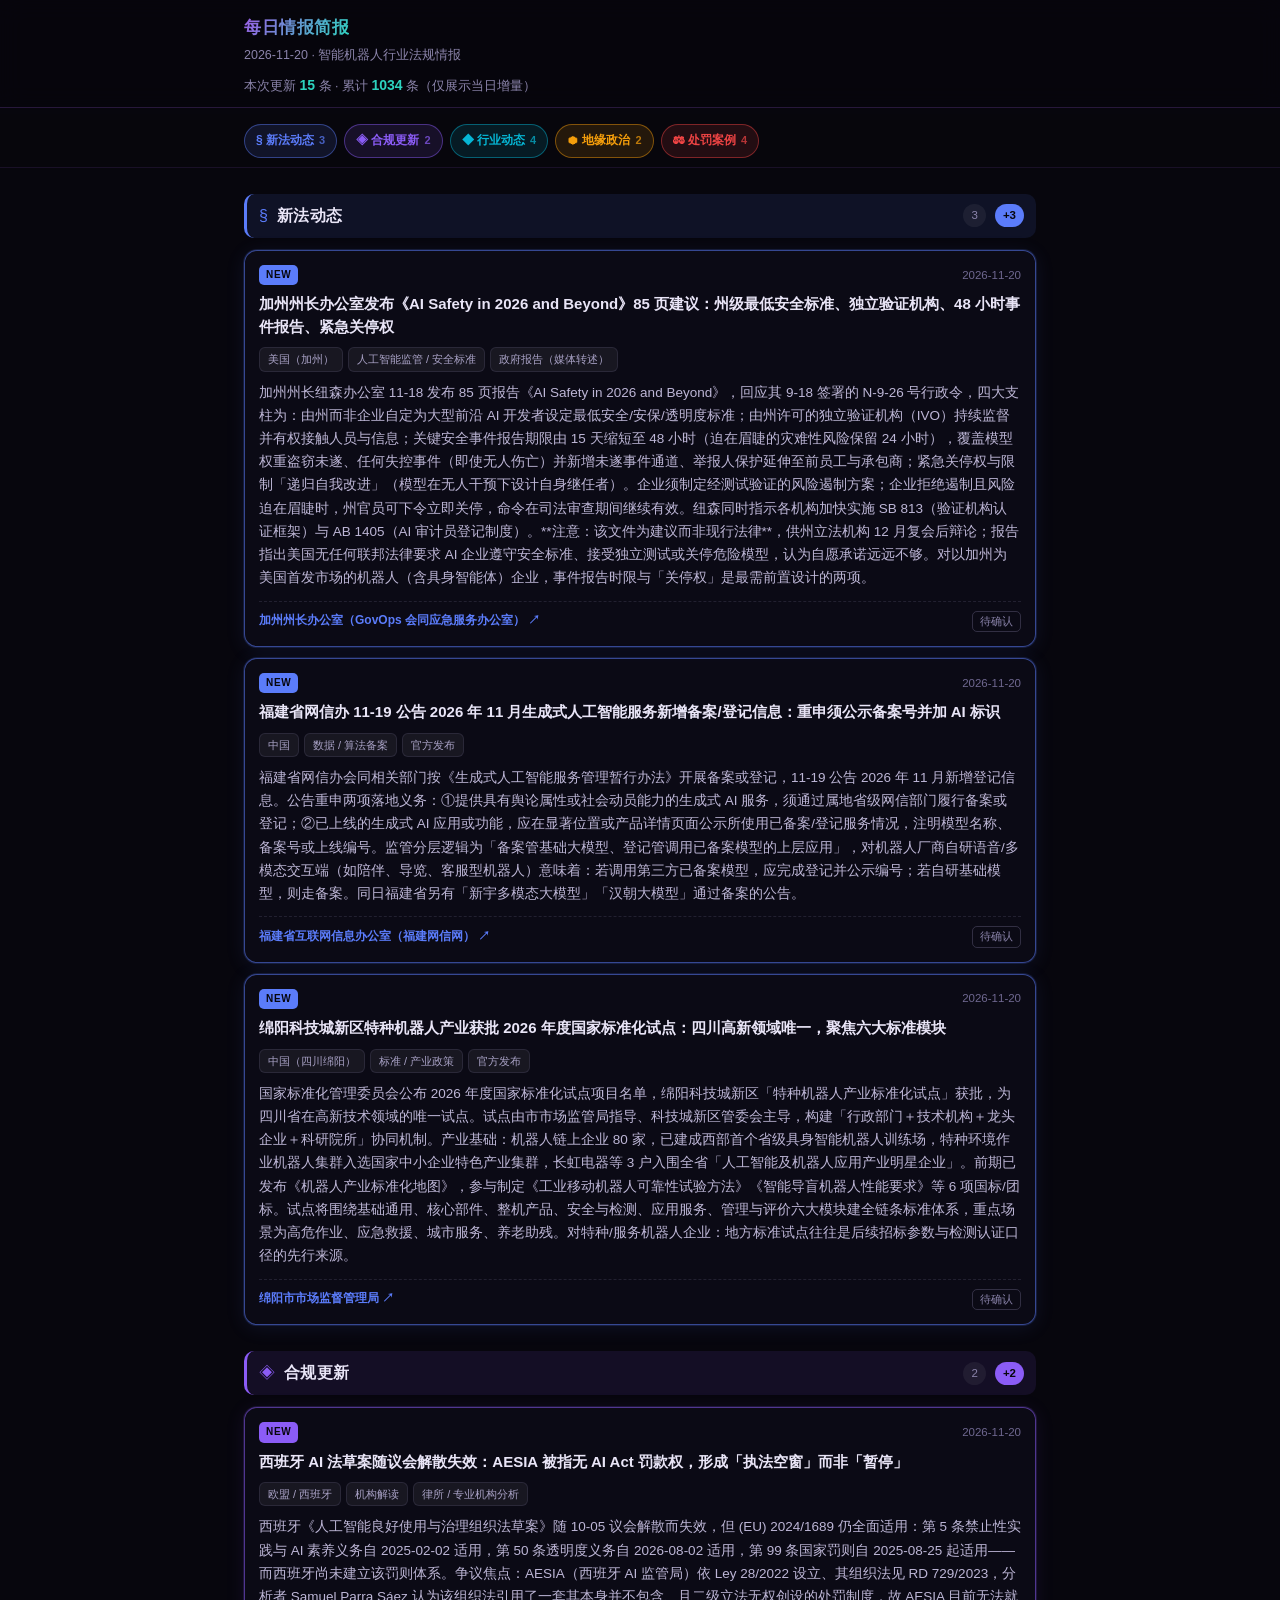
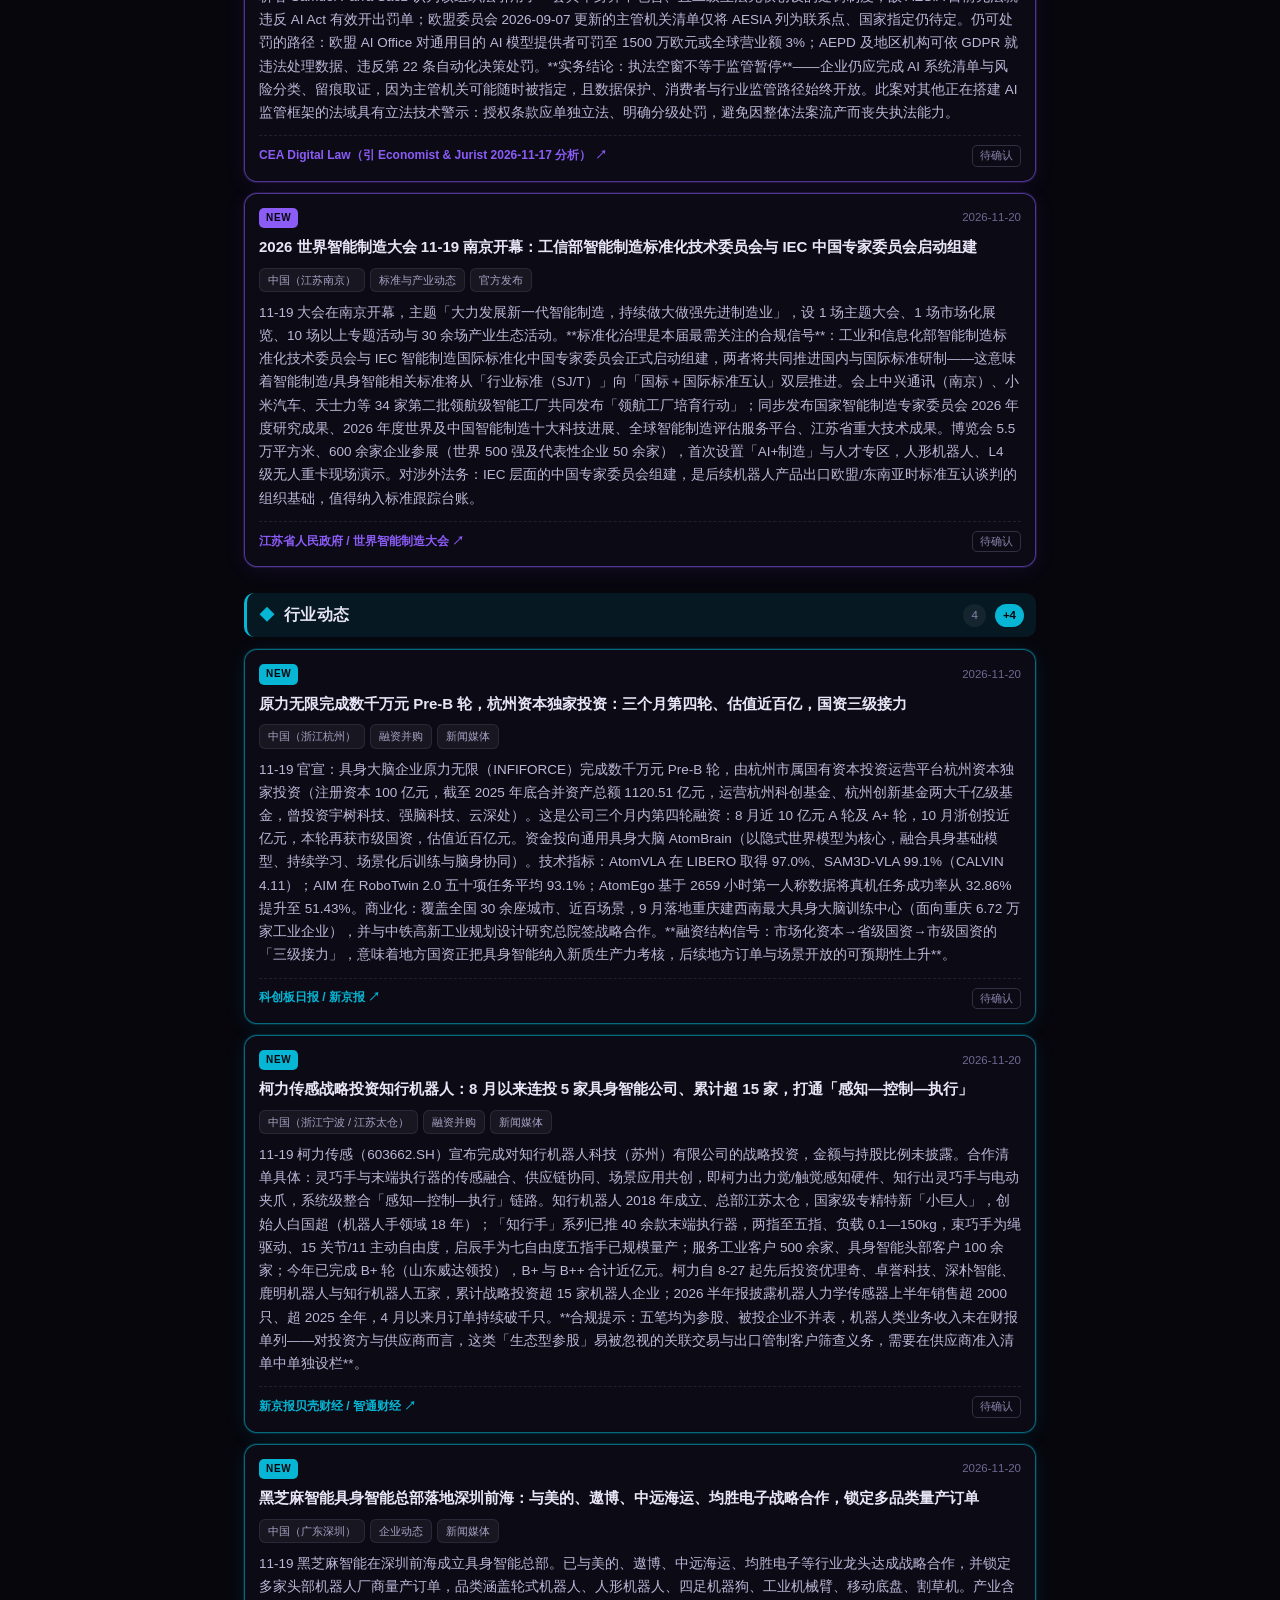
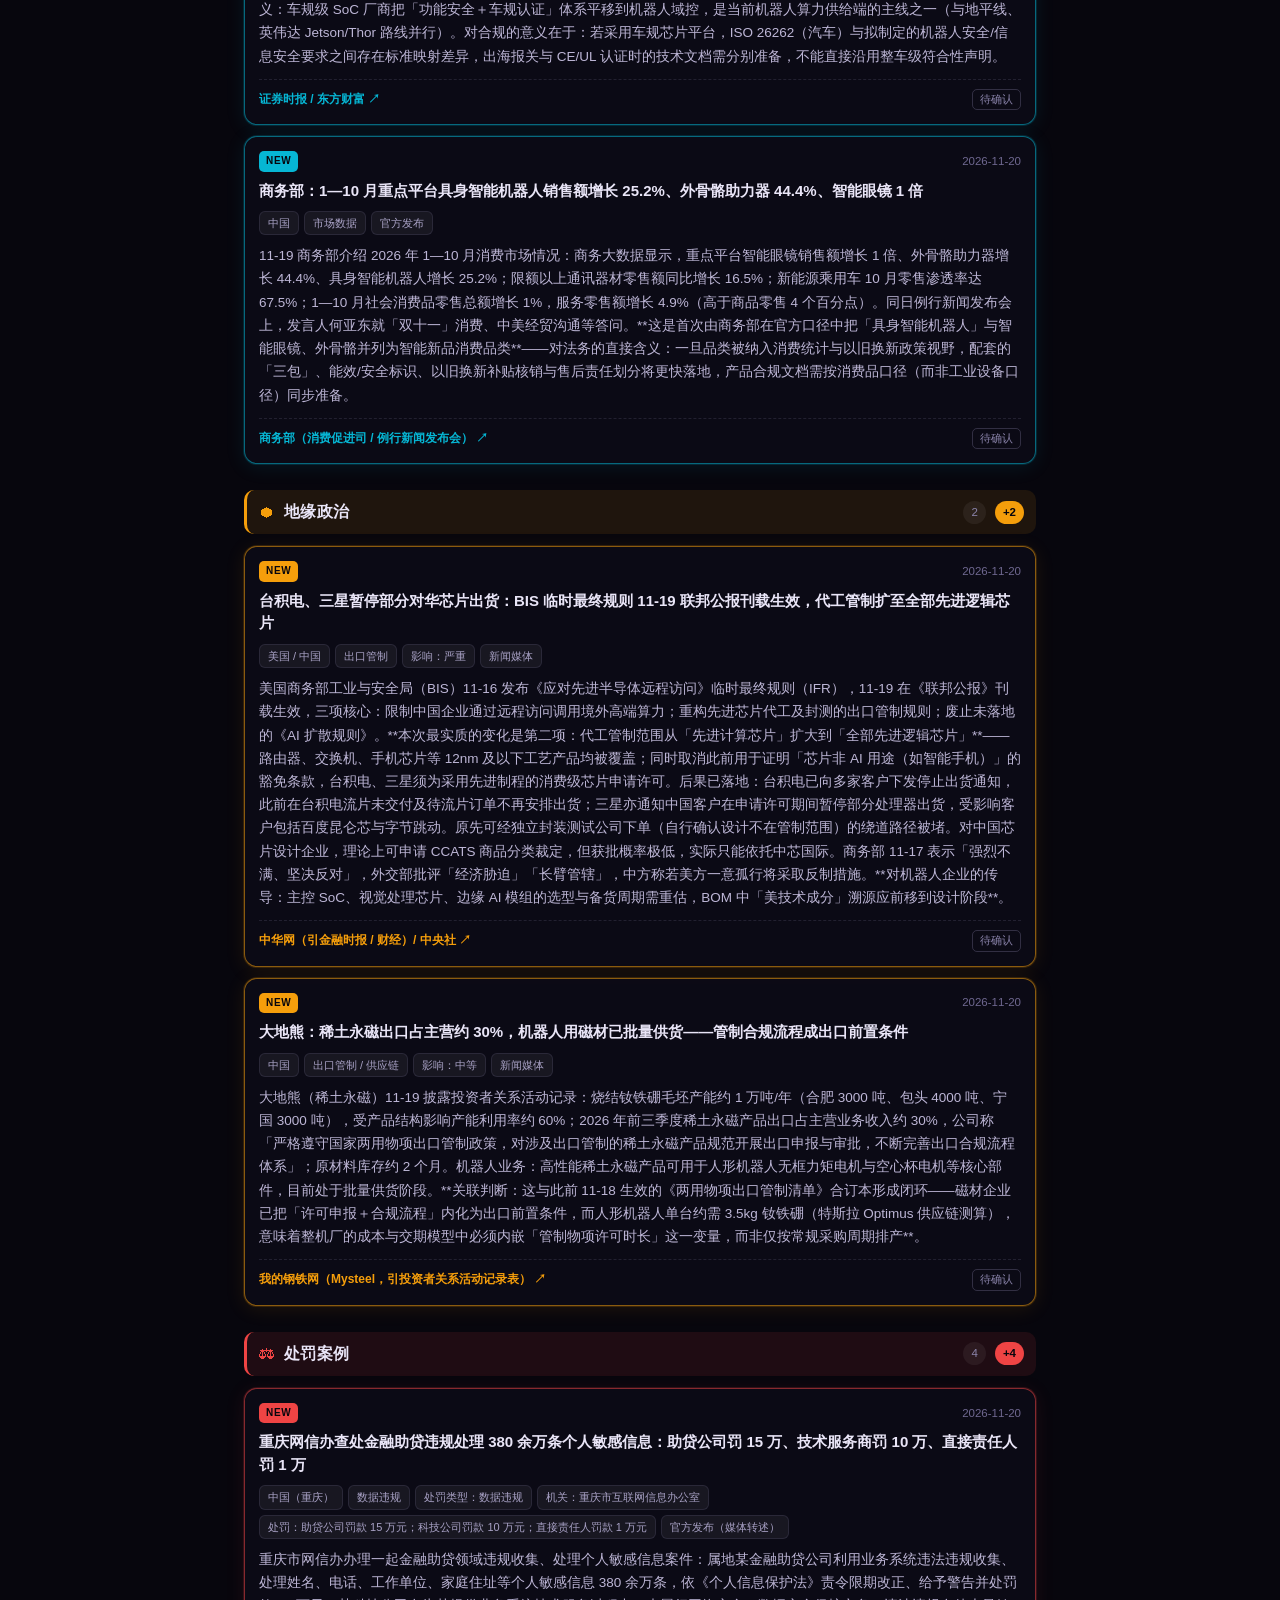
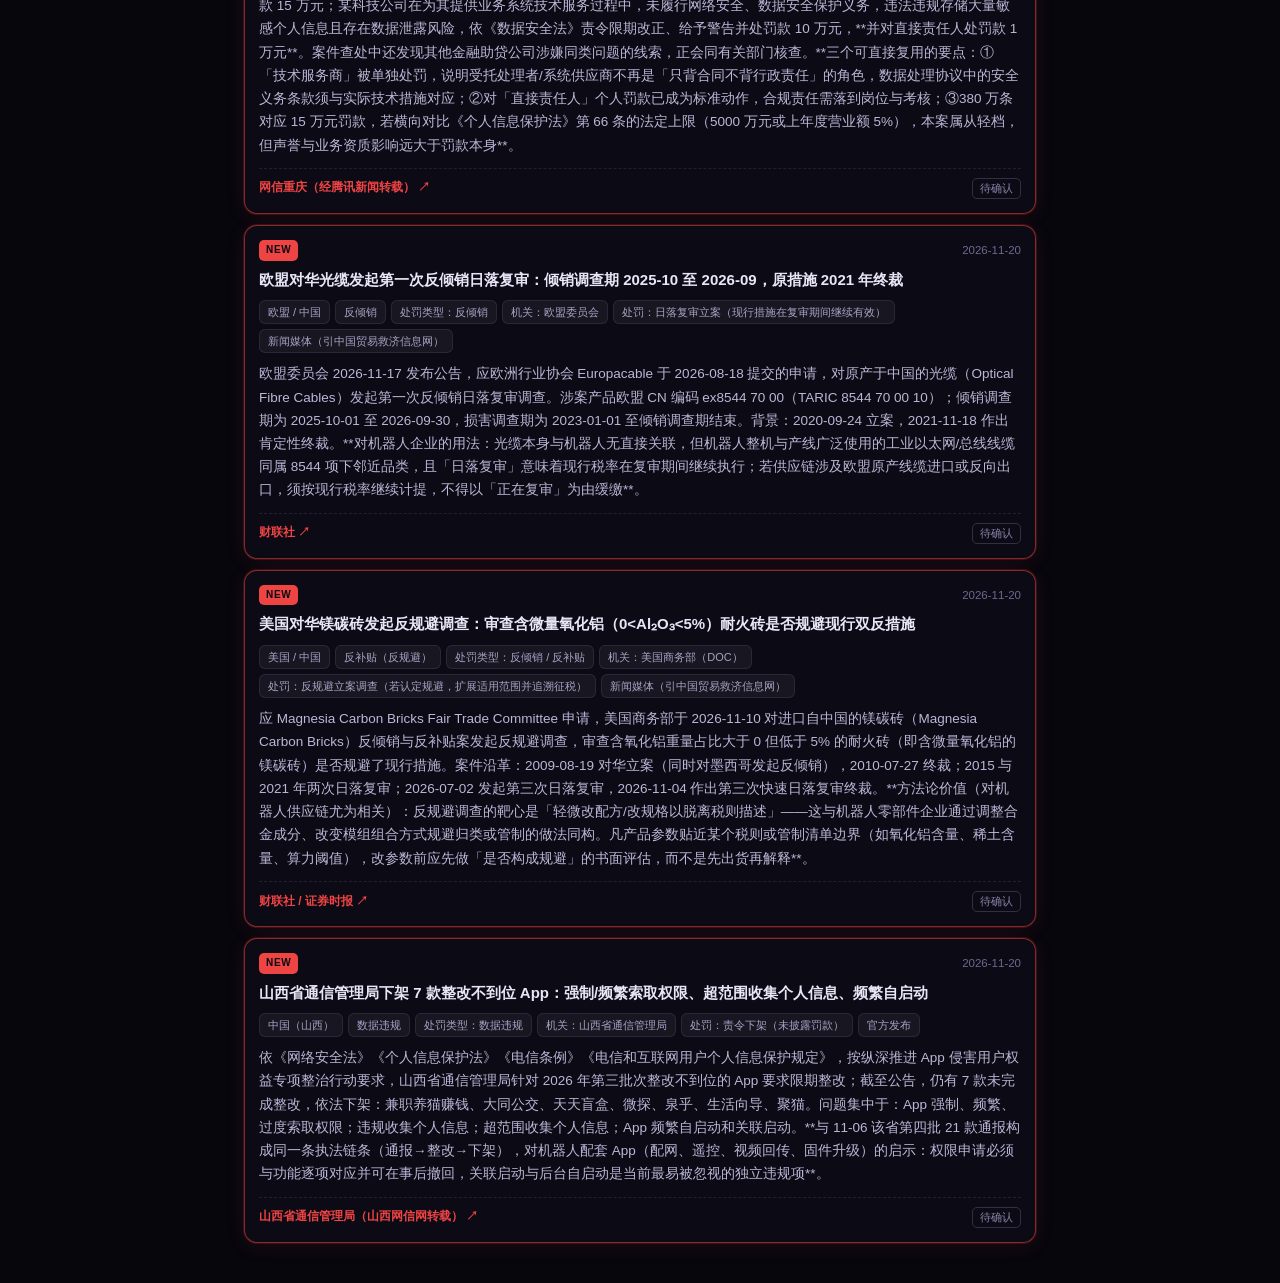
==== commit b576b880: "daily intel auto-update 2026-11-20" ====
--- a/daily-brief.html
+++ b/daily-brief.html
@@ -3,7 +3,7 @@
 <head>
 <meta charset="utf-8">
 <meta name="viewport" content="width=device-width,initial-scale=1">
-<title>每日情报简报 · 2026-11-19 · 智能机器人行业法规情报</title>
+<title>每日情报简报 · 2026-11-20 · 智能机器人行业法规情报</title>
 <style>
 *{box-sizing:border-box;-webkit-tap-highlight-color:transparent}
 body{margin:0;background:#07060d;color:#e9e5f7;
@@ -89,15 +89,14 @@
 </style>
 </head>
 <body>
-<header class="top">
-  <div class="wrap">
-    <div class="t">每日情报简报</div>
-    <div class="d">2026-11-19 · 智能机器人行业法规情报</div>
-    <div class="meta">本次更新 <b>16</b> 条 · 累计 <b>1019</b> 条（仅展示当日增量）</div>
-  </div>
-</header>
-<nav class="nav"><div class="wrap"><a class="nav-chip" href="#b-regulations" style="--bc:#5b7cfa">§ 新法动态<i>3</i></a><a class="nav-chip" href="#b-updates" style="--bc:#8b5cf6">◈ 合规更新<i>3</i></a><a class="nav-chip" href="#b-industry" style="--bc:#06b6d4">◆ 行业动态<i>4</i></a><a class="nav-chip" href="#b-geo" style="--bc:#f59e0b">⬢ 地缘政治<i>2</i></a><a class="nav-chip" href="#b-cases" style="--bc:#ef4444">⚖ 处罚案例<i>4</i></a></div></nav>
-<main class="wrap"><section class="board" id="b-regulations" style="--bc:#5b7cfa"><header class="board-head"><span class="bi">§</span><h2>新法动态</h2><span class="count">3</span><span class="count new">+3</span></header><div class="cards"><article class="card is-new" data-date="2026-11-19"><div class="card-top"><span class="badge-new">NEW</span><span class="date">2026-11-19</span></div><h3 class="title">商务部发布更新至 2026-11-18 的《中华人民共和国两用物项出口管制清单》：首次把 10 余份两用物项公告整合为唯一权威合订本，与 49/50/51 号公告同日实施衔接</h3><div class="chips"><span class="chip">中国</span><span class="chip">中国（全国）</span><span class="chip">出口管制／两用物项</span><span class="chip">官方（商务部产业安全与进出口管制局）</span></div><p class="summary">11-18 09:00 商务部官网发布《中华人民共和国两用物项出口管制清单》，内容更新至 2026-11-18。清单首次把散落在多项法规、规章附件以及商务部会同有关部门发布的 10 余个两用物项管制公告中的清单系统整合为单一文本，与《两用物项出口管制条例》配套实施，作为出口经营者申请许可、以及商务部和有关部门实施行政许可与监督执法的重要依据。清单分 10 类：专用材料和相关设备；化学制品、微生物和毒素；材料加工；电子；计算机；电信和信息安全；传感器和激光器；导航和航空电子；船舶；航空航天与推进；其他物项。本次更新与 10-19 发布的 49/50/51/52 号公告（无人机、盾构机／步履式挖掘机／高原型湿喷机、质疑与鉴别程序）11-18 同日实施相衔接。对机器人企业的实操意义：①伺服电机、减速器、激光雷达、惯导与航空电子、碳纤维等清单内物项的归类判断，从此有了唯一权威文本，报关前的物项识别应以本版为准，而不是翻各份公告的单行本；②清单是「动态合订本」，更新不另行发布公告，合规台账必须建立版本比对机制（本次更新即为 49—52 号公告的并入）；③归类存疑可依 52 号公告走质疑与鉴别程序，不要由销售或报关行自行推断。</p><div class="card-foot"><a class="src" href="https://aqygzj.mofcom.gov.cn/zsyd/art/2026/art_4c045d84907a4fdda2a7d30fd8793346.html" target="_blank" rel="noopener">商务部产业安全与进出口管制局 ↗</a><span class="verify">待确认</span></div></article><article class="card is-new" data-date="2026-11-19"><div class="card-top"><span class="badge-new">NEW</span><span class="date">2026-11-19</span></div><h3 class="title">江苏省委网信办 11-18 公告：全省新增 13 款生成式 AI 服务完成备案、累计 125 款，并重申「须公示备案号＋添加生成合成内容标识」两项强制义务</h3><div class="chips"><span class="chip">中国</span><span class="chip">中国（江苏）</span><span class="chip">数据合规／算法备案与内容标识</span><span class="chip">官方（江苏省委网信办）</span></div><p class="summary">11-18 江苏省委网信网发布《江苏省生成式人工智能服务已备案信息公告》：截至 2026-11-18，全省新增 13 款已完成备案的生成式人工智能服务，累计备案 125 款。公告同时重申两项强制性产品义务：已上线的生成式人工智能应用或功能，应在显著位置或产品详情页面公示所使用已备案生成式人工智能服务情况，注明模型名称及备案号；并须按《人工智能生成合成内容标识办法》添加生成合成内容标识。对智能机器人企业的含义：家庭陪伴机器人、导览讲解机器人、教育机器人只要内置对话或多模态生成能力，就同时踩到两条线——服务备案（模型侧）与内容标识（产品侧）。容易出错的三个点：①以为调用第三方已备案模型即免责——备案义务随服务提供者，标识义务是产品级义务，不因 API 调用而转移；②备案号只写进说明书或官网，而未在 App/设备界面显著位置公示；③生成合成内容（语音腔调合成、AI 生成画面）未加显式＋隐式标识，这在网信办执法案例中已有被责令下线的先例。</p><div class="card-foot"><a class="src" href="https://www.jswx.gov.cn/fwhd/tzgg/202611/t20261118_1373147.shtml" target="_blank" rel="noopener">江苏网信网（江苏省委网信办） ↗</a><span class="verify">待确认</span></div></article><article class="card is-new" data-date="2026-11-19"><div class="card-top"><span class="badge-new">NEW</span><span class="date">2026-11-19</span></div><h3 class="title">比利时 APD 第 320/2026 号决定：个性化聊天机器人以敏感对话数据训练模型须取得 GDPR 第 9(2)(a) 明确同意，限 4 个月整改、逾期每日罚金 1000 欧元</h3><div class="chips"><span class="chip">比利时</span><span class="chip">欧盟（比利时）</span><span class="chip">数据合规／特殊类别个人数据</span><span class="chip">官方（比利时数据保护局 APD/GBA 争议庭）</span></div><p class="summary">比利时数据保护局 11-17 公布、11-16 作出的争议庭第 320/2026 号实体决定。案件源于 2023-04 两名投诉人对一款可创建个性化聊天机器人的 AI 应用的投诉，经检查局调查。争议庭把对话数据切成两类：为优化模型、提升回答连贯性而处理「普通」对话数据，可依正当利益（GDPR 第 6(1)(f)）进行，用户对此有合理预期且已有保障措施；但把可推断健康、性取向、宗教信仰等的「特殊类别」对话数据用于训练，必须取得第 9(2)(a) 的明确同意，本案未取得。另认定公司隐私声明在 2021-03 至 2025-01 更新前未告知对话数据用于提供服务和训练模型，违反第 5(1)(a) 透明原则，予以训诫。救济：4 个月内使敏感数据训练合法化并完善告知，逾期每项每日罚金 1,000 欧元、各以 10 万欧元为上限；30 日内可向布鲁塞尔市场法院上诉。对陪伴型与服务型机器人的直接启示：用户与机器人「聊天」绝不是低风险场景——孤独、情绪、健康、亲密关系表述极易被认定为特殊类别数据，而机器人天然带语音、摄像头与长期记忆，采集强度远高于聊天 App。合规动作：把「对话即训练」拆成「服务必要性处理（正当利益）」与「模型训练（明示同意）」两条独立法律基础，同意必须在交互界面单独取得，而不是塞进隐私政策长文。</p><div class="card-foot"><a class="src" href="https://www.autoriteprotectiondonnees.be/citoyen/lapd-ordonnne-a-une-application-chatbot-de-se-conformer-au-rgpd" target="_blank" rel="noopener">Autorité de protection des données（比利时数据保护局） ↗</a><span class="verify">待确认</span></div></article></div></section><section class="board" id="b-updates" style="--bc:#8b5cf6"><header class="board-head"><span class="bi">◈</span><h2>合规更新</h2><span class="count">3</span><span class="count new">+3</span></header><div class="cards"><article class="card is-new" data-date="2026-11-19"><div class="card-top"><span class="badge-new">NEW</span><span class="date">2026-11-19</span></div><h3 class="title">中国—新加坡人工智能治理交流会议 11-18 在北京举行：围绕治理政策标准、AI 安全与风险、国际合作三项议题达成深化合作共识</h3><div class="chips"><span class="chip">中国</span><span class="chip">中国／新加坡</span><span class="chip">数据合规／AI 治理国际合作</span><span class="chip">官方口径（国家互联网信息办公室发布，媒体转载）</span></div><p class="summary">11-18 国家互联网信息办公室与新加坡资讯通信媒体发展局（IMDA）在北京举行中国—新加坡人工智能治理交流会议，双方相关司局负责人围绕人工智能治理政策标准与实践、人工智能安全与风险、人工智能治理国际合作等议题深入交流，就进一步深化人工智能治理领域合作达成共识。为什么这条对出海企业是实质信息而不是礼节性新闻：新加坡是中国机器人、智能硬件进入东南亚的首站，也是 AI Verify 测试框架与生成式 AI 治理框架的发布方，其治理口径常被马来西亚、印尼、泰国参照。两国在治理标准上的互认倾向，会直接影响产品在新加坡落地的合规路径——模型评测方式、生成内容标识、安全事件报告口径三件事最可能先被对齐。实务动作：①持续跟踪会后是否形成标准互认或评测结果互认安排，一旦互认，国内已做的备案与安全评估可作为境外准入材料，省掉重复测评；②对拟在新加坡部署机队或云服务的企业，把「按 IMDA 治理框架做一次自评」列入出海清单，成本远低于事后整改；③注意治理合作不等于数据流动放开，跨境数据仍走各自国内法。</p><div class="card-foot"><a class="src" href="https://wap.cj.sina.cn/pc/7x24/5223136" target="_blank" rel="noopener">国家互联网信息办公室（新浪财经转载） ↗</a><span class="verify">待确认</span></div></article><article class="card is-new" data-date="2026-11-19"><div class="card-top"><span class="badge-new">NEW</span><span class="date">2026-11-19</span></div><h3 class="title">中证网 11-19 调研：具身智能万台产能蓄势、量产拐点已至，并给出「可复制／一致性／可交付／可核算」四维量产标准</h3><div class="chips"><span class="chip">中国</span><span class="chip">中国</span><span class="chip">产品合规／量产交付与供应链</span><span class="chip">权威媒体（中国证券报·中证网）</span></div><p class="summary">11-19 中证网刊发具身智能量产调研。整机侧：优必选柳州万台级工业人形超级智慧工厂 9 月投产；众擎深圳红花岭基地 5 月启用、具备万台级交付能力；智元多基地同步投产、9 月宣布累计下线 2 万台；宇树科创板募资 6.24 亿元投建制造基地，建成后形成年产 7.5 万台人形＋11.5 万台四足产能；浙江人形宁波藕池工厂产能由数百台扩至数千台，另建集士港工厂储备万台级。零部件侧：仙工智能上半年控制器出货超 8000 台、累计部署于数万台整机；均胜电子机器人高算力控制器累计交付破 2000 套；灵巧手国内去年全行业约 2 万台、今年预计 6—7 万台，因时科技预计 2027 年产能超 5 万台。文中给出的量产四维标准值得直接抄进合同：可复制（SOP 与工装固化、产线可复制）、一致性（靠工艺标准与检测保障批间质量）、可交付（交付资料与物料齐套）、可核算（物料成本与生产投入可统计量化）。法务视角：这四条恰好对应最容易扯皮的四类条款——产能承诺与爬坡计划、批量一致性与 AQL 验收、交付物清单（随机文件、认证、备件）、价格调整与成本核算机制。建议把「可核算」落成框架协议里的成本透明与审计条款，否则量产降价谈判没有共同基准。</p><div class="card-foot"><a class="src" href="https://www.cs.com.cn/ssgs/cj2020/2026/11/19/detail_2026111910053167.html" target="_blank" rel="noopener">中证网（中国证券报） ↗</a><span class="verify">待确认</span></div></article><article class="card is-new" data-date="2026-11-19"><div class="card-top"><span class="badge-new">NEW</span><span class="date">2026-11-19</span></div><h3 class="title">深圳海关数据：前三季度深圳对 APEC 其他经济体出口「单独列名」机器人 48.6 亿元、同比增长 7.5 倍，出海正从卖设备转向交付整体方案</h3><div class="chips"><span class="chip">中国</span><span class="chip">中国（深圳）</span><span class="chip">其他合规事项／贸易与出海</span><span class="chip">官方数据（深圳海关，经南方网报道）</span></div><p class="summary">11-19 南方网报道：深圳海关数据显示，今年前三季度深圳对 APEC 其他经济体出口各类「单独列名」的机器人 48.6 亿元，同比增长 7.5 倍，机器人成为深圳外贸新名片。场景侧同步给出证据：智平方 7 台通用智能机器人「爱宝」在 APEC 新闻中心连续作业，可直接操作市面商用咖啡机与冰淇淋机，上岗前通过网络、电力、消防三项验收并完成 2000 人压力测试，支持 20 多种语言交互；自变量机器人由自研具身大脑 WALL-B 驱动承担递送与收台；太乙「九灵」清扫车无需预先建图即可自主识别边界与避让行人。综合开发研究院（中国·深圳）曹钟雄判断，深圳机器人出海正从单一设备出口向整体解决方案交付延伸，带动芯片、算法、软件协同出海。法务提示两点：①「单独列名」是海关统计口径，整机与零部件的归类差异会直接影响出口退税、许可判定与原产地规则，HS 归类不能由货代随手填；②从卖设备转向卖方案，合同性质会滑向「货物＋服务＋数据」混合合同，须重新设计责任限制、验收标准（如本案的三项验收＋压力测试）、以及含加密与 AI 功能整机的出口管制物项识别条款。</p><div class="card-foot"><a class="src" href="https://news.southcn.com/node_17a07e5926/c5e3a83a85.shtml" target="_blank" rel="noopener">南方网（引深圳海关数据） ↗</a><span class="verify">待确认</span></div></article></div></section><section class="board" id="b-industry" style="--bc:#06b6d4"><header class="board-head"><span class="bi">◆</span><h2>行业动态</h2><span class="count">4</span><span class="count new">+4</span></header><div class="cards"><article class="card is-new" data-date="2026-11-19"><div class="card-top"><span class="badge-new">NEW</span><span class="date">2026-11-19</span></div><h3 class="title">逐际动力成为 APEC 官方参访点：累计数千台订单、海外占比过半（中东／日韩／北美），部分产品发布后一个月内交付</h3><div class="chips"><span class="chip">中国</span><span class="chip">中国（深圳）</span><span class="chip">行业动态／出海订单与交付</span><span class="chip">媒体（中国经营报，经新浪财经转载）</span></div><p class="summary">11-18 至 19 APEC 第三十三次领导人非正式会议周期间，深圳具身智能企业逐际动力的全球总部体验中心被列为本届 APEC 官方参访点，同时成为 APEC 工商领袖「深圳行」前海线路的重要企业参访点，面向 21 个经济体工商界代表展示。产品矩阵三条线：全尺寸通用人形机器人 Oli（科研开发、算法验证、复杂任务执行）、全尺寸交互人形 Luna（商业交互与服务）、多形态具身机器人 TRON 2（模块化组合，面向操作、数据采集与算法开发）。公司披露各款产品上市以来累计获得数千台订单，其中超过一半来自海外，客户覆盖中东、日韩和北美，部分产品已实现发布后一个月内交付；研发人员占比超 70%，已完成从算力芯片、电子电气架构、本体结构、运动控制系统到具身大模型的全链路国产适配验证；自研 COSA 人形大脑打通环境感知、任务规划、智能决策与全身运动控制，Oli 已完成自主长程移动操作任务。值得注意的商业信号是「发布后一个月内交付」——这意味库存式生产而非订单式，一旦海外售后与备件体系跟不上，交付越快、索赔越集中。建议按在手订单区域做合规矩阵：准入认证（CE/UKCA/FCC）、数据本地化、售后与备件义务、出口管制物项识别四类固定成本，逐国核一遍。</p><div class="card-foot"><a class="src" href="https://t.cj.sina.cn/articles/view/6248544856/174713a5802003xpwg" target="_blank" rel="noopener">中国经营报（新浪财经转载） ↗</a><span class="verify">待确认</span></div></article><article class="card is-new" data-date="2026-11-19"><div class="card-top"><span class="badge-new">NEW</span><span class="date">2026-11-19</span></div><h3 class="title">波士顿动力 × 格罗方德扩大合作：Spot 巡检扩至美德新四座晶圆厂，GF 成为汽车业外首个 Atlas 早期采用客户，2027 年初进厂现场测试</h3><div class="chips"><span class="chip">美国</span><span class="chip">美国／德国／新加坡</span><span class="chip">行业动态／半导体制造场景</span><span class="chip">行业媒体（Robotics Business News，引企业官方发布）</span></div><p class="summary">11-17 宣布、11-18 中文媒体跟进。合作分两层：其一，Spot 四足巡检机器人从佛蒙特伯灵顿单一厂区，扩展至纽约马耳他、德国德累斯顿、新加坡，覆盖 GF 全球晶圆厂网络；新加坡两台 Spot 自 4 月起行走近 900 公里、完成 9 万次以上 sub-fab 巡检，任务成功率 99%，两周内重新部署 875 项例行巡检，并已有翻倍路线图。其二，GF 成为汽车行业之外第一家加入 Atlas 人形机器人早期采用者计划（early adopter program）的客户，也是半导体制造领域首个此类人形试点，2027 年初开始在厂内现场测试，目标为评估潜在用例、客户就绪度与集成需求，并开展特定任务的早期测试与培训。含义：人形机器人的第一个规模化买家叙事，正从「汽车厂」扩到「晶圆厂」。场景特征是洁净室、超高价值资产、以巡检与厂务为主——这类场景对失效后果的容忍度极低，因此供应商合同里的责任上限、产品责任险、SLA、以及厂务数据与影像的跨境流动条款，会比价格更早成为谈判焦点。</p><div class="card-foot"><a class="src" href="https://www.roboticsbusinessnews.com/news/10/3938/boston-dynamics-and-globalfoundries-expand-robotics-deployment-across-global-semiconductor-manufacturing-network.html" target="_blank" rel="noopener">Boston Dynamics / GlobalFoundries（经 Robotics Business News） ↗</a><span class="verify">待确认</span></div></article><article class="card is-new" data-date="2026-11-19"><div class="card-top"><span class="badge-new">NEW</span><span class="date">2026-11-19</span></div><h3 class="title">Momenta 联合 Uber 在慕尼黑启动 Robotaxi 试运营：德国 Uber App 首次向乘客提供监督式自动驾驶，依托 KBA 全境 L4 测试许可、全程免费配安全员</h3><div class="chips"><span class="chip">德国</span><span class="chip">欧盟（德国）</span><span class="chip">行业动态／自动驾驶出海</span><span class="chip">企业官方新闻稿</span></div><p class="summary">11-18 慕尼黑，Uber 与 Momenta 宣布启动监督式自动驾驶试运营：初期覆盖慕尼黑北部大部分区域（含奥林匹克公园周边街区），乘客在 Uber App 内加入兴趣名单、分批开放；在服务区域内呼叫 UberX、Electric 或 Comfort 时可能被匹配到自动驾驶车辆，上下车点固定；全程免费、非商业，每趟配备经训练的安全员，运营依据德国联邦机动车交通管理局（KBA）授予 Momenta 的测试许可（Momenta 为首家获得德国全境 L4 级测试许可的中国企业，无需逐城申报）。这是德国 Uber App 首次向乘客提供自动驾驶出行服务。对照组：Waymo 计划 2027 年底在慕尼黑推商业化全无人服务，目前仍在准备；Uber 另与 Autobrains 在慕尼黑推进基于英伟达车载计算平台的项目。合规观察点：KBA 的「全境测试许可」只覆盖测试，不覆盖全国载客运营，试运营免费且非商业正是许可边界所在；一旦转为收费，须另行取得授权，并触发保险、事故责任分配与事件数据记录（EDR）义务——这是所有 Robotaxi 出海企业都会撞上的同一堵墙。</p><div class="card-foot"><a class="src" href="https://momenta.cn/en/article/640.html" target="_blank" rel="noopener">Momenta（官方新闻稿） ↗</a><span class="verify">待确认</span></div></article><article class="card is-new" data-date="2026-11-19"><div class="card-top"><span class="badge-new">NEW</span><span class="date">2026-11-19</span></div><h3 class="title">海康机器人完成股份制改制及上市辅导备案：分拆 IPO 在七次中止后重启，2026 上半年机器人业务收入 40.28 亿元、同比 +28.34%</h3><div class="chips"><span class="chip">中国</span><span class="chip">中国（浙江杭州）</span><span class="chip">行业动态／资本化与分拆上市</span><span class="chip">媒体（投资家，引海康威视投资者互动平台答复）</span></div><p class="summary">海康威视 11 月中旬在投资者互动平台确认，海康机器人已完成股份制改制及上市辅导备案，IPO 进展以官方披露为准；相关分析于 11-18 晚间集中发布。时间线：2021-12 海康威视董事会决议启动分拆境内上市；2023-03 深交所受理创业板 IPO、拟募资 60 亿元；此后审核状态在「已问询」与「中止」之间反复，2026-09-30 第七次因财务资料过有效期而中止，招股书最后更新停留在 2023-09-28。业务底牌：2026 上半年机器人业务收入 40.28 亿元、同比 +28.34%，占海康威视总营收 8.60%；2025 全年 64.52 亿元；移动机器人市占率与出货量连续三年全球第一，2026-07 全品类累计下线突破 20 万台，桐庐基地年产能 7.5 万台。对法务的意义：分拆上市真正的障碍从来不是技术，而是「五独立」——关联交易比例、与母公司重合供应商采购占比（曾高达 60.35%）、厂房向关联方租赁、核心管理人员交叉任职。机器人企业若计划分拆或独立融资，应在业务早期就把关联交易定价、资产边界与知识产权归属做成可审计台账，而不是到申报前补救；同时注意 2024 年 4 月后新「国九条」对分拆上市的从严导向。</p><div class="card-foot"><a class="src" href="https://i.ifeng.com/c/8yAe0HmFAi4" target="_blank" rel="noopener">投资家（引海康威视投资者互动平台；凤凰网转载） ↗</a><span class="verify">待确认</span></div></article></div></section><section class="board" id="b-geo" style="--bc:#f59e0b"><header class="board-head"><span class="bi">⬢</span><h2>地缘政治</h2><span class="count">2</span><span class="count new">+2</span></header><div class="cards"><article class="card is-new" data-date="2026-11-19"><div class="card-top"><span class="badge-new">NEW</span><span class="date">2026-11-19</span></div><h3 class="title">英伟达临时 CEO 确认已停止向包括中国在内的任何地方出口 H200，并设立「国家安全与出口管制事务监督委员会」；董事会明确拒绝黄仁勋复职</h3><div class="chips"><span class="chip">美国</span><span class="chip">美国／中国</span><span class="chip">影响：严重</span><span class="chip">出口管制／先进计算</span><span class="chip">权威媒体（日本经济新闻中文网，引财报说明会与 CNBC 采访）</span></div><p class="summary">11-17（美东）英伟达财报说明会及 CNBC 采访中，临时 CEO 科莱特·克雷斯（Colette Kress）确认：已停止向包括中国在内的任何地方出口 H200 数据中心芯片，未来也不打算对华出口；2026 年 8—10 月 Hopper 系列对华出口额为 24 亿美元，中国区供应约占总出货量 10%，此前主要用于游戏、汽车与工作站。同日董事会宣布设立「国家安全与出口管制事务监督委员会」，由独立董事与法律顾问参与，加强与美国政府合作；董事长哈维·琼斯否认黄仁勋复任，强调下任 CEO 须谨慎应对尖端半导体对国家安全的影响。背景：前 CEO 黄仁勋 11-12 辞职，涉新加坡企业前高管迂回出口 AI 芯片案，国会追责加强，11-17 另有报道称 SEC 已展开调查。判断：这是「企业自设出口管制合规机构」的范式转变——供应商合规部门将获得对外国客户的实质否决权，而不只是执行 BIS 清单。对中国机器人企业的直接风险：训练与高端推理算力可得性进一步收紧，且「第三国数据中心远程调用」路径已被 BIS 11-16 临时最终规则覆盖；合同中应加入供应链中断与许可撤销的免责与替代方案条款，并务实评估国产算力迁移的实际成本（框架适配、精度损失、重训周期），不要用「可平滑迁移」做商务承诺。</p><div class="card-foot"><a class="src" href="https://cn.nikkei.com/industry/itelectric-appliance/64771-2026-11-18-12-54-34.html" target="_blank" rel="noopener">日本经济新闻（中文版） ↗</a><span class="verify">待确认</span></div></article><article class="card is-new" data-date="2026-11-19"><div class="card-top"><span class="badge-new">NEW</span><span class="date">2026-11-19</span></div><h3 class="title">中韩自贸协定第二阶段谈判实质性完成：历时 8 年 17 轮，以负面清单升级投资、跨境服务贸易与金融服务，将在文本审核后签署</h3><div class="chips"><span class="chip">中国</span><span class="chip">中国／韩国</span><span class="chip">影响：中等</span><span class="chip">地缘政治／贸易协定</span><span class="chip">官方（商务部国际司答记者问）</span></div><p class="summary">11-18 商务部国际司负责人答记者问：中韩自贸协定第二阶段谈判历经 8 年多、共 17 轮正式谈判，近日实质性完成，对原协定投资、服务贸易、金融服务和经济合作章及有关附件进行升级，采用负面清单模式就投资、跨境服务贸易、金融服务作出开放承诺，并制定经济合作实施安排（传统医学服务、文化合作、网络服务合作），细化了沟通交流机制。数据：2025 年中韩双边贸易额 3312.4 亿美元、同比 +1.2%；2026 年 1—10 月 4409 亿美元。下一步为最终文本技术细节梳理确认、翻译与法律审核，之后正式签署，签署后将在 fta.mofcom.gov.cn 公布文本。同日习近平在深圳会见韩国总统李在明，明确提出「培育人工智能等新兴科技产业合作生态」。对机器人企业的看点：负面清单＋跨境服务贸易开放，意味着在韩设立售后/运维实体、提供远程运维与订阅式数据服务的准入成本有望下降；但「网络服务合作」条款落地后，跨境数据流动仍受韩国《个人信息保护法》与我国数据出境制度双重约束，FTA 不替代数据合规。另需注意协定尚未签署，不宜据以做投资决策。</p><div class="card-foot"><a class="src" href="https://www.mofcom.gov.cn/syxwfb/art/2026/art_439696f30f74485a9a744bf07b09219c.html" target="_blank" rel="noopener">中华人民共和国商务部 ↗</a><span class="verify">待确认</span></div></article></div></section><section class="board" id="b-cases" style="--bc:#ef4444"><header class="board-head"><span class="bi">⚖</span><h2>处罚案例</h2><span class="count">4</span><span class="count new">+4</span></header><div class="cards"><article class="card is-new" data-date="2026-11-19"><div class="card-top"><span class="badge-new">NEW</span><span class="date">2026-11-19</span></div><h3 class="title">欧委会初步认定 Temu 违反《数字服务法》第 35 条：产品合规核查无效、内容审核薄弱、处罚威慑不足，若最终确认最高可罚全球年营业额 6%</h3><div class="chips"><span class="chip">欧盟</span><span class="chip">欧盟</span><span class="chip">处罚案例／平台责任与产品安全</span><span class="chip">处罚：初步认定（若最终确认，可处最高达全球年营业额 6% 的罚款）</span><span class="chip">官方（欧盟委员会新闻稿 IP/26/24634）</span></div><p class="summary">11-17 欧盟委员会初步认定超大型在线平台 Temu 违反《数字服务法》第 35 条「采取合理、相称且有效措施缓解非法商品风险」的义务，列出三方面问题：①产品合规核查无效——仅要求极少量商品提供检测报告且常不核验，虽把玩具、电子产品、化妆品列为高风险类别，却未在实物抽检中优先处理，也未跟进抽检结果，更未随上架量增长加大检查；②内容审核薄弱——主要审查商品页面信息与平台条款而非产品本身安全，既往违规商品比对系统未聚焦不安全风险，人工审核员数量未随商品增长；③处罚机制分散且威慑不足——处罚针对单个店铺而非背后商家，商家可换店铺继续销售，且往往在多次严重违规后才被暂停。程序：Temu 可查阅案卷并书面答辩，欧委会同时征询欧洲数字服务委员会意见；若最终确认，可作不合规决定并处罚。背景：程序 2024-10 启动，Temu 已于 2026-05 因风险评估违规被罚 2 亿欧元。对出海硬件企业的启示：平台责任正从「页面信息」延伸到「产品实物安全」，平台会把检测报告、CE 符合性声明、召回响应能力作为卖家准入条件反向索取；法务应提前准备可交付的合规文件包（第三方检测报告、DoC、风险评估、召回预案），而不是等平台来要。</p><div class="card-foot"><a class="src" href="https://ec.europa.eu/commission/presscorner/detail/en/ip_26_24634" target="_blank" rel="noopener">European Commission（新闻稿） ↗</a><span class="verify">待确认</span></div></article><article class="card is-new" data-date="2026-11-19"><div class="card-top"><span class="badge-new">NEW</span><span class="date">2026-11-19</span></div><h3 class="title">加州隐私保护局同日两份裁决：Hertz 因未遵从 GPC 退出偏好信号被罚 155 万美元，Filson 因未提供「请勿出售/共享」链接被罚 21.7987 万美元</h3><div class="chips"><span class="chip">美国</span><span class="chip">美国（加州）</span><span class="chip">处罚案例／数据合规（CCPA/CPRA）</span><span class="chip">处罚：行政罚款（Hertz 155 万美元；Filson 217,987 美元；Filson 另须 30 日内停止基于设备的个人信息出售/共享直至认证合规）</span><span class="chip">官方（加州隐私保护局 CalPrivacy 裁决与新闻稿）</span></div><p class="summary">11-17 加州隐私保护局（CalPrivacy）董事会公布两份裁决。Hertz（ENF25-001-V-HE，罚 155 万美元）：2023-07 至 2026-08 的部分期间，Hertz 在网站和 App 部署 Meta、Google、TikTok 等数十家广告技术公司追踪技术，却未识别与遵从 GPC 等退出偏好信号，继续向广告技术公司和数据经纪商出售/共享个人信息（CCPA §1798.120(d)、规章 §7025(c)(1)、§7026(f)）；隐私政策未说明如何处理该信号（§7011(e)(3)(F)）；Dollar.com 与 Thrifty.com 的 Cookie 弹窗未点保存即关闭会恢复默认开启广告 Cookie（§7004(a)(3)-(4)）。整改要求极其具体：按季度测试 CCPA 请求渠道、清点追踪技术并事先审查新增技术、在各浏览器/平台/标签管理容器中测试退出功能、在统计中单列来自退出信号的请求。Filson（ENF25-074-R-FI，罚 217,987 美元）：2025-03 至 2026-03 期间未提供「请勿出售或共享我的个人信息」链接（§1798.135(a)）、退出流程削弱消费者选择（§7004）、未处理 GPC、用户退出后仍继续出售共享；须在决定后 30 日内停止一切基于设备的加州居民个人信息出售与共享，直至认证已完成审计、测试与培训。对智能硬件企业的直接映射：带 App 的机器人产品几乎必然嵌入第三方 SDK 与像素，GPC/退出信号处理与 Cookie 默认状态是「技术实现级」义务，改文案解决不了；应把第三方 SDK 清单、标签容器测试、退出信号识别纳入发布前检查表，并把「默认关闭、退出即生效」写成产品硬约束。</p><div class="card-foot"><a class="src" href="https://privacy.ca.gov/2026/11/vehicle-rental-services-company-hertz-to-pay-1-55-million-ccpa-fine-adjust-privacy-practices/" target="_blank" rel="noopener">California Privacy Protection Agency（CalPrivacy） ↗</a><span class="verify">待确认</span></div></article><article class="card is-new" data-date="2026-11-19"><div class="card-top"><span class="badge-new">NEW</span><span class="date">2026-11-19</span></div><h3 class="title">俄勒冈州总检察长起诉 OpenAI 六家实体、索赔约 20.35 亿美元：指控拟人化设计培养儿童情感依赖、年龄验证失效、误导宣传安全性</h3><div class="chips"><span class="chip">美国</span><span class="chip">美国（俄勒冈州）</span><span class="chip">处罚案例／消费者保护与未成年人保护</span><span class="chip">处罚：民事诉讼（索赔约 20.35 亿美元，另请求禁令与民事罚款）</span><span class="chip">官方（俄勒冈州司法部新闻稿）</span></div><p class="summary">11-17 俄勒冈州总检察长雷菲尔德以州名义在穆尔特诺马县巡回法院起诉 OpenAI 旗下六家实体，据新闻稿寻求约 20.35 亿美元，并要求陪审团审理。指控核心：为争夺 AI 领先地位把收入置于儿童安全之上；ChatGPT 向儿童提供自残、进食障碍和自杀等有害内容，并与青少年自杀及暴力事件相关；拟人化设计刻意培养情感依赖；年龄验证经常失效；同时向家长和公众误导宣传其安全性。诉由包括违反《不公平贸易行为法》（ORS 646.605–646.656）——宣称产品具备其不具备的品质（§646.608(1)(e)）、未披露已知重大缺陷（§646.608(1)(t)）、不公平营销（§646.607(1)）——以及过失、不当得利和公共妨害。州方请求禁令，要求停止误导宣传并落实有效保护，同时寻求民事罚款；新闻稿同步启动「保护儿童安全」计划，称未来数周还将对其他危害儿童的企业采取行动。对儿童手表、家庭陪伴、教育机器人的警示：「拟人化＋情感依赖＋未成年人」是当前美国州级执法风险最高的组合；「安全」「适龄」「有家长控制」这类宣称本身就是可诉陈述，若无可验证的实现证据，会直接落入 UDAP「未披露已知重大缺陷」条款。</p><div class="card-foot"><a class="src" href="https://www.doj.state.or.us/media-home/news-media-releases/ag-rayfield-files-2b-lawsuit-against-open-ai-launches-keeping-kids-safe-initiative/" target="_blank" rel="noopener">Oregon Department of Justice（总检察长办公室） ↗</a><span class="verify">待确认</span></div></article><article class="card is-new" data-date="2026-11-19"><div class="card-top"><span class="badge-new">NEW</span><span class="date">2026-11-19</span></div><h3 class="title">北京市通信管理局 2026 年第十一期 App 通报：8 款应用因违反必要原则收集个人信息、未明示目的方式范围被公开通报，另 1 款予以下架</h3><div class="chips"><span class="chip">中国</span><span class="chip">中国（北京）</span><span class="chip">处罚案例／App 个人信息保护</span><span class="chip">处罚：公开通报（8 款）；全网下架（1 款，系 10-08 通报后仍未整改）</span><span class="chip">官方通报（北京市通信管理局，经中国质量新闻网转载）</span></div><p class="summary">北京市通信管理局发布 2026 年第十一期问题移动互联网应用程序通报：依据《网络安全法》《数据安全法》《个人信息保护法》《电信条例》《电信和互联网用户个人信息保护规定》，通过抽测发现本市部分应用存在「违反必要原则收集个人信息」「未明示收集使用个人信息的目的、方式和范围」等侵害用户权益问题，截至目前尚有 8 款未整改或整改不到位，予以公开通报；另对 10-08 通报中仍存问题的 1 款应用予以下架处置。对智能机器人企业的意义：机器人配套 App（配网、遥控、视频回传、云端订阅）是通管局抽测的常规对象，而「违反必要原则」几乎是硬件类 App 的通病——把非必要权限（通讯录、精确位置、相册、通话状态）与核心功能捆绑授权，或在配网流程一次性索取全部权限。三项整改成本远低于下架成本的动作：①做一次权限—功能必要性映射表，能不给的权限一律不申请，能后置的不前置；②隐私政策写到具体功能颗粒度（目的、方式、范围），不要停留在「为改善服务」这类空泛表述；③Android/iOS 双端同步自查，第三方 SDK 的索取权限要计入自身责任。</p><div class="card-foot"><a class="src" href="https://www.cqn.com.cn/pp/content/2026-11/18/content_9181801.htm" target="_blank" rel="noopener">北京市通信管理局（中国质量新闻网转载） ↗</a><span class="verify">待确认</span></div></article></div></section></main>
+<header class="top"><div class="wrap">
+<div class="t">每日情报简报</div>
+<div class="d">2026-11-20 · 智能机器人行业法规情报</div>
+<div class="meta">本次更新 <b>15</b> 条 · 累计 <b>1034</b> 条（仅展示当日增量）</div>
+</div></header>
+<nav class="nav"><div class="wrap"><a class="nav-chip" href="#b-regulations" style="--bc:#5b7cfa">§ 新法动态<i>3</i></a><a class="nav-chip" href="#b-updates" style="--bc:#8b5cf6">◈ 合规更新<i>2</i></a><a class="nav-chip" href="#b-industry" style="--bc:#06b6d4">◆ 行业动态<i>4</i></a><a class="nav-chip" href="#b-geo" style="--bc:#f59e0b">⬢ 地缘政治<i>2</i></a><a class="nav-chip" href="#b-cases" style="--bc:#ef4444">⚖ 处罚案例<i>4</i></a></div></nav>
+<main class="wrap"><section class="board" id="b-regulations" style="--bc:#5b7cfa"><header class="board-head"><span class="bi">§</span><h2>新法动态</h2><span class="count">3</span><span class="count new">+3</span></header><div class="cards"><article class="card is-new" data-date="2026-11-20"><div class="card-top"><span class="badge-new">NEW</span><span class="date">2026-11-20</span></div><h3 class="title">加州州长办公室发布《AI Safety in 2026 and Beyond》85 页建议：州级最低安全标准、独立验证机构、48 小时事件报告、紧急关停权</h3><div class="chips"><span class="chip">美国（加州）</span><span class="chip">人工智能监管 / 安全标准</span><span class="chip">政府报告（媒体转述）</span></div><p class="summary">加州州长纽森办公室 11-18 发布 85 页报告《AI Safety in 2026 and Beyond》，回应其 9-18 签署的 N-9-26 号行政令，四大支柱为：由州而非企业自定为大型前沿 AI 开发者设定最低安全/安保/透明度标准；由州许可的独立验证机构（IVO）持续监督并有权接触人员与信息；关键安全事件报告期限由 15 天缩短至 48 小时（迫在眉睫的灾难性风险保留 24 小时），覆盖模型权重盗窃未遂、任何失控事件（即使无人伤亡）并新增未遂事件通道、举报人保护延伸至前员工与承包商；紧急关停权与限制「递归自我改进」（模型在无人干预下设计自身继任者）。企业须制定经测试验证的风险遏制方案；企业拒绝遏制且风险迫在眉睫时，州官员可下令立即关停，命令在司法审查期间继续有效。纽森同时指示各机构加快实施 SB 813（验证机构认证框架）与 AB 1405（AI 审计员登记制度）。**注意：该文件为建议而非现行法律**，供州立法机构 12 月复会后辩论；报告指出美国无任何联邦法律要求 AI 企业遵守安全标准、接受独立测试或关停危险模型，认为自愿承诺远远不够。对以加州为美国首发市场的机器人（含具身智能体）企业，事件报告时限与「关停权」是最需前置设计的两项。</p><div class="card-foot"><a class="src" href="https://geekiki.com/blog/newsom-california-padroes-seguranca-ia-desligamento-emergencia?lang=zh-CN" target="_blank" rel="noopener">加州州长办公室（GovOps 会同应急服务办公室） ↗</a><span class="verify">待确认</span></div></article><article class="card is-new" data-date="2026-11-20"><div class="card-top"><span class="badge-new">NEW</span><span class="date">2026-11-20</span></div><h3 class="title">福建省网信办 11-19 公告 2026 年 11 月生成式人工智能服务新增备案/登记信息：重申须公示备案号并加 AI 标识</h3><div class="chips"><span class="chip">中国</span><span class="chip">数据 / 算法备案</span><span class="chip">官方发布</span></div><p class="summary">福建省网信办会同相关部门按《生成式人工智能服务管理暂行办法》开展备案或登记，11-19 公告 2026 年 11 月新增登记信息。公告重申两项落地义务：①提供具有舆论属性或社会动员能力的生成式 AI 服务，须通过属地省级网信部门履行备案或登记；②已上线的生成式 AI 应用或功能，应在显著位置或产品详情页面公示所使用已备案/登记服务情况，注明模型名称、备案号或上线编号。监管分层逻辑为「备案管基础大模型、登记管调用已备案模型的上层应用」，对机器人厂商自研语音/多模态交互端（如陪伴、导览、客服型机器人）意味着：若调用第三方已备案模型，应完成登记并公示编号；若自研基础模型，则走备案。同日福建省另有「新宇多模态大模型」「汉朝大模型」通过备案的公告。</p><div class="card-foot"><a class="src" href="https://www.fjwx.gov.cn/gs/20261119/3022267.html" target="_blank" rel="noopener">福建省互联网信息办公室（福建网信网） ↗</a><span class="verify">待确认</span></div></article><article class="card is-new" data-date="2026-11-20"><div class="card-top"><span class="badge-new">NEW</span><span class="date">2026-11-20</span></div><h3 class="title">绵阳科技城新区特种机器人产业获批 2026 年度国家标准化试点：四川高新领域唯一，聚焦六大标准模块</h3><div class="chips"><span class="chip">中国（四川绵阳）</span><span class="chip">标准 / 产业政策</span><span class="chip">官方发布</span></div><p class="summary">国家标准化管理委员会公布 2026 年度国家标准化试点项目名单，绵阳科技城新区「特种机器人产业标准化试点」获批，为四川省在高新技术领域的唯一试点。试点由市市场监管局指导、科技城新区管委会主导，构建「行政部门＋技术机构＋龙头企业＋科研院所」协同机制。产业基础：机器人链上企业 80 家，已建成西部首个省级具身智能机器人训练场，特种环境作业机器人集群入选国家中小企业特色产业集群，长虹电器等 3 户入围全省「人工智能及机器人应用产业明星企业」。前期已发布《机器人产业标准化地图》，参与制定《工业移动机器人可靠性试验方法》《智能导盲机器人性能要求》等 6 项国标/团标。试点将围绕基础通用、核心部件、整机产品、安全与检测、应用服务、管理与评价六大模块建全链条标准体系，重点场景为高危作业、应急救援、城市服务、养老助残。对特种/服务机器人企业：地方标准试点往往是后续招标参数与检测认证口径的先行来源。</p><div class="card-foot"><a class="src" href="https://scjg.my.gov.cn/mysscjgj/c101671/202611/7ad9172d196542318994269db3d594d6.shtml" target="_blank" rel="noopener">绵阳市市场监督管理局 ↗</a><span class="verify">待确认</span></div></article></div></section><section class="board" id="b-updates" style="--bc:#8b5cf6"><header class="board-head"><span class="bi">◈</span><h2>合规更新</h2><span class="count">2</span><span class="count new">+2</span></header><div class="cards"><article class="card is-new" data-date="2026-11-20"><div class="card-top"><span class="badge-new">NEW</span><span class="date">2026-11-20</span></div><h3 class="title">西班牙 AI 法草案随议会解散失效：AESIA 被指无 AI Act 罚款权，形成「执法空窗」而非「暂停」</h3><div class="chips"><span class="chip">欧盟 / 西班牙</span><span class="chip">机构解读</span><span class="chip">律所 / 专业机构分析</span></div><p class="summary">西班牙《人工智能良好使用与治理组织法草案》随 10-05 议会解散而失效，但 (EU) 2024/1689 仍全面适用：第 5 条禁止性实践与 AI 素养义务自 2025-02-02 适用，第 50 条透明度义务自 2026-08-02 适用，第 99 条国家罚则自 2025-08-25 起适用——而西班牙尚未建立该罚则体系。争议焦点：AESIA（西班牙 AI 监管局）依 Ley 28/2022 设立、其组织法见 RD 729/2023，分析者 Samuel Parra Sáez 认为该组织法引用了一套其本身并不包含、且二级立法无权创设的处罚制度，故 AESIA 目前无法就违反 AI Act 有效开出罚单；欧盟委员会 2026-09-07 更新的主管机关清单仅将 AESIA 列为联系点、国家指定仍待定。仍可处罚的路径：欧盟 AI Office 对通用目的 AI 模型提供者可罚至 1500 万欧元或全球营业额 3%；AEPD 及地区机构可依 GDPR 就违法处理数据、违反第 22 条自动化决策处罚。**实务结论：执法空窗不等于监管暂停**——企业仍应完成 AI 系统清单与风险分类、留痕取证，因为主管机关可能随时被指定，且数据保护、消费者与行业监管路径始终开放。此案对其他正在搭建 AI 监管框架的法域具有立法技术警示：授权条款应单独立法、明确分级处罚，避免因整体法案流产而丧失执法能力。</p><div class="card-foot"><a class="src" href="https://ceadigilaw.org/en/blog/spain-without-an-ai-law-who-can-fine-breaches-of-the-ai-act" target="_blank" rel="noopener">CEA Digital Law（引 Economist &amp; Jurist 2026-11-17 分析） ↗</a><span class="verify">待确认</span></div></article><article class="card is-new" data-date="2026-11-20"><div class="card-top"><span class="badge-new">NEW</span><span class="date">2026-11-20</span></div><h3 class="title">2026 世界智能制造大会 11-19 南京开幕：工信部智能制造标准化技术委员会与 IEC 中国专家委员会启动组建</h3><div class="chips"><span class="chip">中国（江苏南京）</span><span class="chip">标准与产业动态</span><span class="chip">官方发布</span></div><p class="summary">11-19 大会在南京开幕，主题「大力发展新一代智能制造，持续做大做强先进制造业」，设 1 场主题大会、1 场市场化展览、10 场以上专题活动与 30 余场产业生态活动。**标准化治理是本届最需关注的合规信号**：工业和信息化部智能制造标准化技术委员会与 IEC 智能制造国际标准化中国专家委员会正式启动组建，两者将共同推进国内与国际标准研制——这意味着智能制造/具身智能相关标准将从「行业标准（SJ/T）」向「国标＋国际标准互认」双层推进。会上中兴通讯（南京）、小米汽车、天士力等 34 家第二批领航级智能工厂共同发布「领航工厂培育行动」；同步发布国家智能制造专家委员会 2026 年度研究成果、2026 年度世界及中国智能制造十大科技进展、全球智能制造评估服务平台、江苏省重大技术成果。博览会 5.5 万平方米、600 余家企业参展（世界 500 强及代表性企业 50 余家），首次设置「AI+制造」与人才专区，人形机器人、L4 级无人重卡现场演示。对涉外法务：IEC 层面的中国专家委员会组建，是后续机器人产品出口欧盟/东南亚时标准互认谈判的组织基础，值得纳入标准跟踪台账。</p><div class="card-foot"><a class="src" href="https://www.jiangsu.gov.cn/art/2026/11/20/art_84322_11862482.html" target="_blank" rel="noopener">江苏省人民政府 / 世界智能制造大会 ↗</a><span class="verify">待确认</span></div></article></div></section><section class="board" id="b-industry" style="--bc:#06b6d4"><header class="board-head"><span class="bi">◆</span><h2>行业动态</h2><span class="count">4</span><span class="count new">+4</span></header><div class="cards"><article class="card is-new" data-date="2026-11-20"><div class="card-top"><span class="badge-new">NEW</span><span class="date">2026-11-20</span></div><h3 class="title">原力无限完成数千万元 Pre-B 轮，杭州资本独家投资：三个月第四轮、估值近百亿，国资三级接力</h3><div class="chips"><span class="chip">中国（浙江杭州）</span><span class="chip">融资并购</span><span class="chip">新闻媒体</span></div><p class="summary">11-19 官宣：具身大脑企业原力无限（INFIFORCE）完成数千万元 Pre-B 轮，由杭州市属国有资本投资运营平台杭州资本独家投资（注册资本 100 亿元，截至 2025 年底合并资产总额 1120.51 亿元，运营杭州科创基金、杭州创新基金两大千亿级基金，曾投资宇树科技、强脑科技、云深处）。这是公司三个月内第四轮融资：8 月近 10 亿元 A 轮及 A+ 轮，10 月浙创投近亿元，本轮再获市级国资，估值近百亿元。资金投向通用具身大脑 AtomBrain（以隐式世界模型为核心，融合具身基础模型、持续学习、场景化后训练与脑身协同）。技术指标：AtomVLA 在 LIBERO 取得 97.0%、SAM3D-VLA 99.1%（CALVIN 4.11）；AIM 在 RoboTwin 2.0 五十项任务平均 93.1%；AtomEgo 基于 2659 小时第一人称数据将真机任务成功率从 32.86% 提升至 51.43%。商业化：覆盖全国 30 余座城市、近百场景，9 月落地重庆建西南最大具身大脑训练中心（面向重庆 6.72 万家工业企业），并与中铁高新工业规划设计研究总院签战略合作。**融资结构信号：市场化资本→省级国资→市级国资的「三级接力」，意味着地方国资正把具身智能纳入新质生产力考核，后续地方订单与场景开放的可预期性上升**。</p><div class="card-foot"><a class="src" href="https://www.chinastarmarket.cn/detail/2538616" target="_blank" rel="noopener">科创板日报 / 新京报 ↗</a><span class="verify">待确认</span></div></article><article class="card is-new" data-date="2026-11-20"><div class="card-top"><span class="badge-new">NEW</span><span class="date">2026-11-20</span></div><h3 class="title">柯力传感战略投资知行机器人：8 月以来连投 5 家具身智能公司、累计超 15 家，打通「感知—控制—执行」</h3><div class="chips"><span class="chip">中国（浙江宁波 / 江苏太仓）</span><span class="chip">融资并购</span><span class="chip">新闻媒体</span></div><p class="summary">11-19 柯力传感（603662.SH）宣布完成对知行机器人科技（苏州）有限公司的战略投资，金额与持股比例未披露。合作清单具体：灵巧手与末端执行器的传感融合、供应链协同、场景应用共创，即柯力出力觉/触觉感知硬件、知行出灵巧手与电动夹爪，系统级整合「感知—控制—执行」链路。知行机器人 2018 年成立、总部江苏太仓，国家级专精特新「小巨人」，创始人白国超（机器人手领域 18 年）；「知行手」系列已推 40 余款末端执行器，两指至五指、负载 0.1—150kg，束巧手为绳驱动、15 关节/11 主动自由度，启辰手为七自由度五指手已规模量产；服务工业客户 500 余家、具身智能头部客户 100 余家；今年已完成 B+ 轮（山东威达领投），B+ 与 B++ 合计近亿元。柯力自 8-27 起先后投资优理奇、卓誉科技、深朴智能、鹿明机器人与知行机器人五家，累计战略投资超 15 家机器人企业；2026 半年报披露机器人力学传感器上半年销售超 2000 只、超 2025 全年，4 月以来月订单持续破千只。**合规提示：五笔均为参股、被投企业不并表，机器人类业务收入未在财报单列——对投资方与供应商而言，这类「生态型参股」易被忽视的关联交易与出口管制客户筛查义务，需要在供应商准入清单中单独设栏**。</p><div class="card-foot"><a class="src" href="https://www.zhitongcaijing.com/content/detail/1525618.html" target="_blank" rel="noopener">新京报贝壳财经 / 智通财经 ↗</a><span class="verify">待确认</span></div></article><article class="card is-new" data-date="2026-11-20"><div class="card-top"><span class="badge-new">NEW</span><span class="date">2026-11-20</span></div><h3 class="title">黑芝麻智能具身智能总部落地深圳前海：与美的、遨博、中远海运、均胜电子战略合作，锁定多品类量产订单</h3><div class="chips"><span class="chip">中国（广东深圳）</span><span class="chip">企业动态</span><span class="chip">新闻媒体</span></div><p class="summary">11-19 黑芝麻智能在深圳前海成立具身智能总部。已与美的、遨博、中远海运、均胜电子等行业龙头达成战略合作，并锁定多家头部机器人厂商量产订单，品类涵盖轮式机器人、人形机器人、四足机器狗、工业机械臂、移动底盘、割草机。产业含义：车规级 SoC 厂商把「功能安全＋车规认证」体系平移到机器人域控，是当前机器人算力供给端的主线之一（与地平线、英伟达 Jetson/Thor 路线并行）。对合规的意义在于：若采用车规芯片平台，ISO 26262（汽车）与拟制定的机器人安全/信息安全要求之间存在标准映射差异，出海报关与 CE/UL 认证时的技术文档需分别准备，不能直接沿用整车级符合性声明。</p><div class="card-foot"><a class="src" href="https://finance.eastmoney.com/a/202611193935147770.html" target="_blank" rel="noopener">证券时报 / 东方财富 ↗</a><span class="verify">待确认</span></div></article><article class="card is-new" data-date="2026-11-20"><div class="card-top"><span class="badge-new">NEW</span><span class="date">2026-11-20</span></div><h3 class="title">商务部：1—10 月重点平台具身智能机器人销售额增长 25.2%、外骨骼助力器 44.4%、智能眼镜 1 倍</h3><div class="chips"><span class="chip">中国</span><span class="chip">市场数据</span><span class="chip">官方发布</span></div><p class="summary">11-19 商务部介绍 2026 年 1—10 月消费市场情况：商务大数据显示，重点平台智能眼镜销售额增长 1 倍、外骨骼助力器增长 44.4%、具身智能机器人增长 25.2%；限额以上通讯器材零售额同比增长 16.5%；新能源乘用车 10 月零售渗透率达 67.5%；1—10 月社会消费品零售总额增长 1%，服务零售额增长 4.9%（高于商品零售 4 个百分点）。同日例行新闻发布会上，发言人何亚东就「双十一」消费、中美经贸沟通等答问。**这是首次由商务部在官方口径中把「具身智能机器人」与智能眼镜、外骨骼并列为智能新品消费品类**——对法务的直接含义：一旦品类被纳入消费统计与以旧换新政策视野，配套的「三包」、能效/安全标识、以旧换新补贴核销与售后责任划分将更快落地，产品合规文档需按消费品口径（而非工业设备口径）同步准备。</p><div class="card-foot"><a class="src" href="https://cbgc.scol.com.cn/news/8157055" target="_blank" rel="noopener">商务部（消费促进司 / 例行新闻发布会） ↗</a><span class="verify">待确认</span></div></article></div></section><section class="board" id="b-geo" style="--bc:#f59e0b"><header class="board-head"><span class="bi">⬢</span><h2>地缘政治</h2><span class="count">2</span><span class="count new">+2</span></header><div class="cards"><article class="card is-new" data-date="2026-11-20"><div class="card-top"><span class="badge-new">NEW</span><span class="date">2026-11-20</span></div><h3 class="title">台积电、三星暂停部分对华芯片出货：BIS 临时最终规则 11-19 联邦公报刊载生效，代工管制扩至全部先进逻辑芯片</h3><div class="chips"><span class="chip">美国 / 中国</span><span class="chip">出口管制</span><span class="chip chip-hot">影响：严重</span><span class="chip">新闻媒体</span></div><p class="summary">美国商务部工业与安全局（BIS）11-16 发布《应对先进半导体远程访问》临时最终规则（IFR），11-19 在《联邦公报》刊载生效，三项核心：限制中国企业通过远程访问调用境外高端算力；重构先进芯片代工及封测的出口管制规则；废止未落地的《AI 扩散规则》。**本次最实质的变化是第二项：代工管制范围从「先进计算芯片」扩大到「全部先进逻辑芯片」**——路由器、交换机、手机芯片等 12nm 及以下工艺产品均被覆盖；同时取消此前用于证明「芯片非 AI 用途（如智能手机）」的豁免条款，台积电、三星须为采用先进制程的消费级芯片申请许可。后果已落地：台积电已向多家客户下发停止出货通知，此前在台积电流片未交付及待流片订单不再安排出货；三星亦通知中国客户在申请许可期间暂停部分处理器出货，受影响客户包括百度昆仑芯与字节跳动。原先可经独立封装测试公司下单（自行确认设计不在管制范围）的绕道路径被堵。对中国芯片设计企业，理论上可申请 CCATS 商品分类裁定，但获批概率极低，实际只能依托中芯国际。商务部 11-17 表示「强烈不满、坚决反对」，外交部批评「经济胁迫」「长臂管辖」，中方称若美方一意孤行将采取反制措施。**对机器人企业的传导：主控 SoC、视觉处理芯片、边缘 AI 模组的选型与备货周期需重估，BOM 中「美技术成分」溯源应前移到设计阶段**。</p><div class="card-foot"><a class="src" href="https://news.china.com/socialgd/10000169/20261119/49889334.html" target="_blank" rel="noopener">中华网（引金融时报 / 财经）/ 中央社 ↗</a><span class="verify">待确认</span></div></article><article class="card is-new" data-date="2026-11-20"><div class="card-top"><span class="badge-new">NEW</span><span class="date">2026-11-20</span></div><h3 class="title">大地熊：稀土永磁出口占主营约 30%，机器人用磁材已批量供货——管制合规流程成出口前置条件</h3><div class="chips"><span class="chip">中国</span><span class="chip">出口管制 / 供应链</span><span class="chip">影响：中等</span><span class="chip">新闻媒体</span></div><p class="summary">大地熊（稀土永磁）11-19 披露投资者关系活动记录：烧结钕铁硼毛坯产能约 1 万吨/年（合肥 3000 吨、包头 4000 吨、宁国 3000 吨），受产品结构影响产能利用率约 60%；2026 年前三季度稀土永磁产品出口占主营业务收入约 30%，公司称「严格遵守国家两用物项出口管制政策，对涉及出口管制的稀土永磁产品规范开展出口申报与审批，不断完善出口合规流程体系」；原材料库存约 2 个月。机器人业务：高性能稀土永磁产品可用于人形机器人无框力矩电机与空心杯电机等核心部件，目前处于批量供货阶段。**关联判断：这与此前 11-18 生效的《两用物项出口管制清单》合订本形成闭环——磁材企业已把「许可申报＋合规流程」内化为出口前置条件，而人形机器人单台约需 3.5kg 钕铁硼（特斯拉 Optimus 供应链测算），意味着整机厂的成本与交期模型中必须内嵌「管制物项许可时长」这一变量，而非仅按常规采购周期排产**。</p><div class="card-foot"><a class="src" href="https://youse.mysteel.com/a/26111909/2FC151B6C9ACA672.html" target="_blank" rel="noopener">我的钢铁网（Mysteel，引投资者关系活动记录表） ↗</a><span class="verify">待确认</span></div></article></div></section><section class="board" id="b-cases" style="--bc:#ef4444"><header class="board-head"><span class="bi">⚖</span><h2>处罚案例</h2><span class="count">4</span><span class="count new">+4</span></header><div class="cards"><article class="card is-new" data-date="2026-11-20"><div class="card-top"><span class="badge-new">NEW</span><span class="date">2026-11-20</span></div><h3 class="title">重庆网信办查处金融助贷违规处理 380 余万条个人敏感信息：助贷公司罚 15 万、技术服务商罚 10 万、直接责任人罚 1 万</h3><div class="chips"><span class="chip">中国（重庆）</span><span class="chip">数据违规</span><span class="chip">处罚类型：数据违规</span><span class="chip">机关：重庆市互联网信息办公室</span><span class="chip">处罚：助贷公司罚款 15 万元；科技公司罚款 10 万元；直接责任人罚款 1 万元</span><span class="chip">官方发布（媒体转述）</span></div><p class="summary">重庆市网信办办理一起金融助贷领域违规收集、处理个人敏感信息案件：属地某金融助贷公司利用业务系统违法违规收集、处理姓名、电话、工作单位、家庭住址等个人敏感信息 380 余万条，依《个人信息保护法》责令限期改正、给予警告并处罚款 15 万元；某科技公司在为其提供业务系统技术服务过程中，未履行网络安全、数据安全保护义务，违法违规存储大量敏感个人信息且存在数据泄露风险，依《数据安全法》责令限期改正、给予警告并处罚款 10 万元，**并对直接责任人处罚款 1 万元**。案件查处中还发现其他金融助贷公司涉嫌同类问题的线索，正会同有关部门核查。**三个可直接复用的要点：①「技术服务商」被单独处罚，说明受托处理者/系统供应商不再是「只背合同不背行政责任」的角色，数据处理协议中的安全义务条款须与实际技术措施对应；②对「直接责任人」个人罚款已成为标准动作，合规责任需落到岗位与考核；③380 万条对应 15 万元罚款，若横向对比《个人信息保护法》第 66 条的法定上限（5000 万元或上年度营业额 5%），本案属从轻档，但声誉与业务资质影响远大于罚款本身**。</p><div class="card-foot"><a class="src" href="https://news.qq.com/rain/a/20261119A06G3C00" target="_blank" rel="noopener">网信重庆（经腾讯新闻转载） ↗</a><span class="verify">待确认</span></div></article><article class="card is-new" data-date="2026-11-20"><div class="card-top"><span class="badge-new">NEW</span><span class="date">2026-11-20</span></div><h3 class="title">欧盟对华光缆发起第一次反倾销日落复审：倾销调查期 2025-10 至 2026-09，原措施 2021 年终裁</h3><div class="chips"><span class="chip">欧盟 / 中国</span><span class="chip">反倾销</span><span class="chip">处罚类型：反倾销</span><span class="chip">机关：欧盟委员会</span><span class="chip">处罚：日落复审立案（现行措施在复审期间继续有效）</span><span class="chip">新闻媒体（引中国贸易救济信息网）</span></div><p class="summary">欧盟委员会 2026-11-17 发布公告，应欧洲行业协会 Europacable 于 2026-08-18 提交的申请，对原产于中国的光缆（Optical Fibre Cables）发起第一次反倾销日落复审调查。涉案产品欧盟 CN 编码 ex8544 70 00（TARIC 8544 70 00 10）；倾销调查期为 2025-10-01 至 2026-09-30，损害调查期为 2023-01-01 至倾销调查期结束。背景：2020-09-24 立案，2021-11-18 作出肯定性终裁。**对机器人企业的用法：光缆本身与机器人无直接关联，但机器人整机与产线广泛使用的工业以太网/总线线缆同属 8544 项下邻近品类，且「日落复审」意味着现行税率在复审期间继续执行；若供应链涉及欧盟原产线缆进口或反向出口，须按现行税率继续计提，不得以「正在复审」为由缓缴**。</p><div class="card-foot"><a class="src" href="https://www.cls.cn/detail/2539014" target="_blank" rel="noopener">财联社 ↗</a><span class="verify">待确认</span></div></article><article class="card is-new" data-date="2026-11-20"><div class="card-top"><span class="badge-new">NEW</span><span class="date">2026-11-20</span></div><h3 class="title">美国对华镁碳砖发起反规避调查：审查含微量氧化铝（0&lt;Al₂O₃&lt;5%）耐火砖是否规避现行双反措施</h3><div class="chips"><span class="chip">美国 / 中国</span><span class="chip">反补贴（反规避）</span><span class="chip">处罚类型：反倾销 / 反补贴</span><span class="chip">机关：美国商务部（DOC）</span><span class="chip">处罚：反规避立案调查（若认定规避，扩展适用范围并追溯征税）</span><span class="chip">新闻媒体（引中国贸易救济信息网）</span></div><p class="summary">应 Magnesia Carbon Bricks Fair Trade Committee 申请，美国商务部于 2026-11-10 对进口自中国的镁碳砖（Magnesia Carbon Bricks）反倾销与反补贴案发起反规避调查，审查含氧化铝重量占比大于 0 但低于 5% 的耐火砖（即含微量氧化铝的镁碳砖）是否规避了现行措施。案件沿革：2009-08-19 对华立案（同时对墨西哥发起反倾销），2010-07-27 终裁；2015 与 2021 年两次日落复审；2026-07-02 发起第三次日落复审，2026-11-04 作出第三次快速日落复审终裁。**方法论价值（对机器人供应链尤为相关）：反规避调查的靶心是「轻微改配方/改规格以脱离税则描述」——这与机器人零部件企业通过调整合金成分、改变模组组合方式规避归类或管制的做法同构。凡产品参数贴近某个税则或管制清单边界（如氧化铝含量、稀土含量、算力阈值），改参数前应先做「是否构成规避」的书面评估，而不是先出货再解释**。</p><div class="card-foot"><a class="src" href="https://www.cls.cn/detail/2538922" target="_blank" rel="noopener">财联社 / 证券时报 ↗</a><span class="verify">待确认</span></div></article><article class="card is-new" data-date="2026-11-20"><div class="card-top"><span class="badge-new">NEW</span><span class="date">2026-11-20</span></div><h3 class="title">山西省通信管理局下架 7 款整改不到位 App：强制/频繁索取权限、超范围收集个人信息、频繁自启动</h3><div class="chips"><span class="chip">中国（山西）</span><span class="chip">数据违规</span><span class="chip">处罚类型：数据违规</span><span class="chip">机关：山西省通信管理局</span><span class="chip">处罚：责令下架（未披露罚款）</span><span class="chip">官方发布</span></div><p class="summary">依《网络安全法》《个人信息保护法》《电信条例》《电信和互联网用户个人信息保护规定》，按纵深推进 App 侵害用户权益专项整治行动要求，山西省通信管理局针对 2026 年第三批次整改不到位的 App 要求限期整改；截至公告，仍有 7 款未完成整改，依法下架：兼职养猫赚钱、大同公交、天天盲盒、微探、泉乎、生活向导、聚猫。问题集中于：App 强制、频繁、过度索取权限；违规收集个人信息；超范围收集个人信息；App 频繁自启动和关联启动。**与 11-06 该省第四批 21 款通报构成同一条执法链条（通报→整改→下架），对机器人配套 App（配网、遥控、视频回传、固件升级）的启示：权限申请必须与功能逐项对应并可在事后撤回，关联启动与后台自启动是当前最易被忽视的独立违规项**。</p><div class="card-foot"><a class="src" href="http://www.casx.gov.cn/content/2026-11/19/content_13715873.htm" target="_blank" rel="noopener">山西省通信管理局（山西网信网转载） ↗</a><span class="verify">待确认</span></div></article></div></section></main>
+</main>
 <a class="totop" href="#" aria-label="回到顶部">↑</a>
 </body>
 </html>
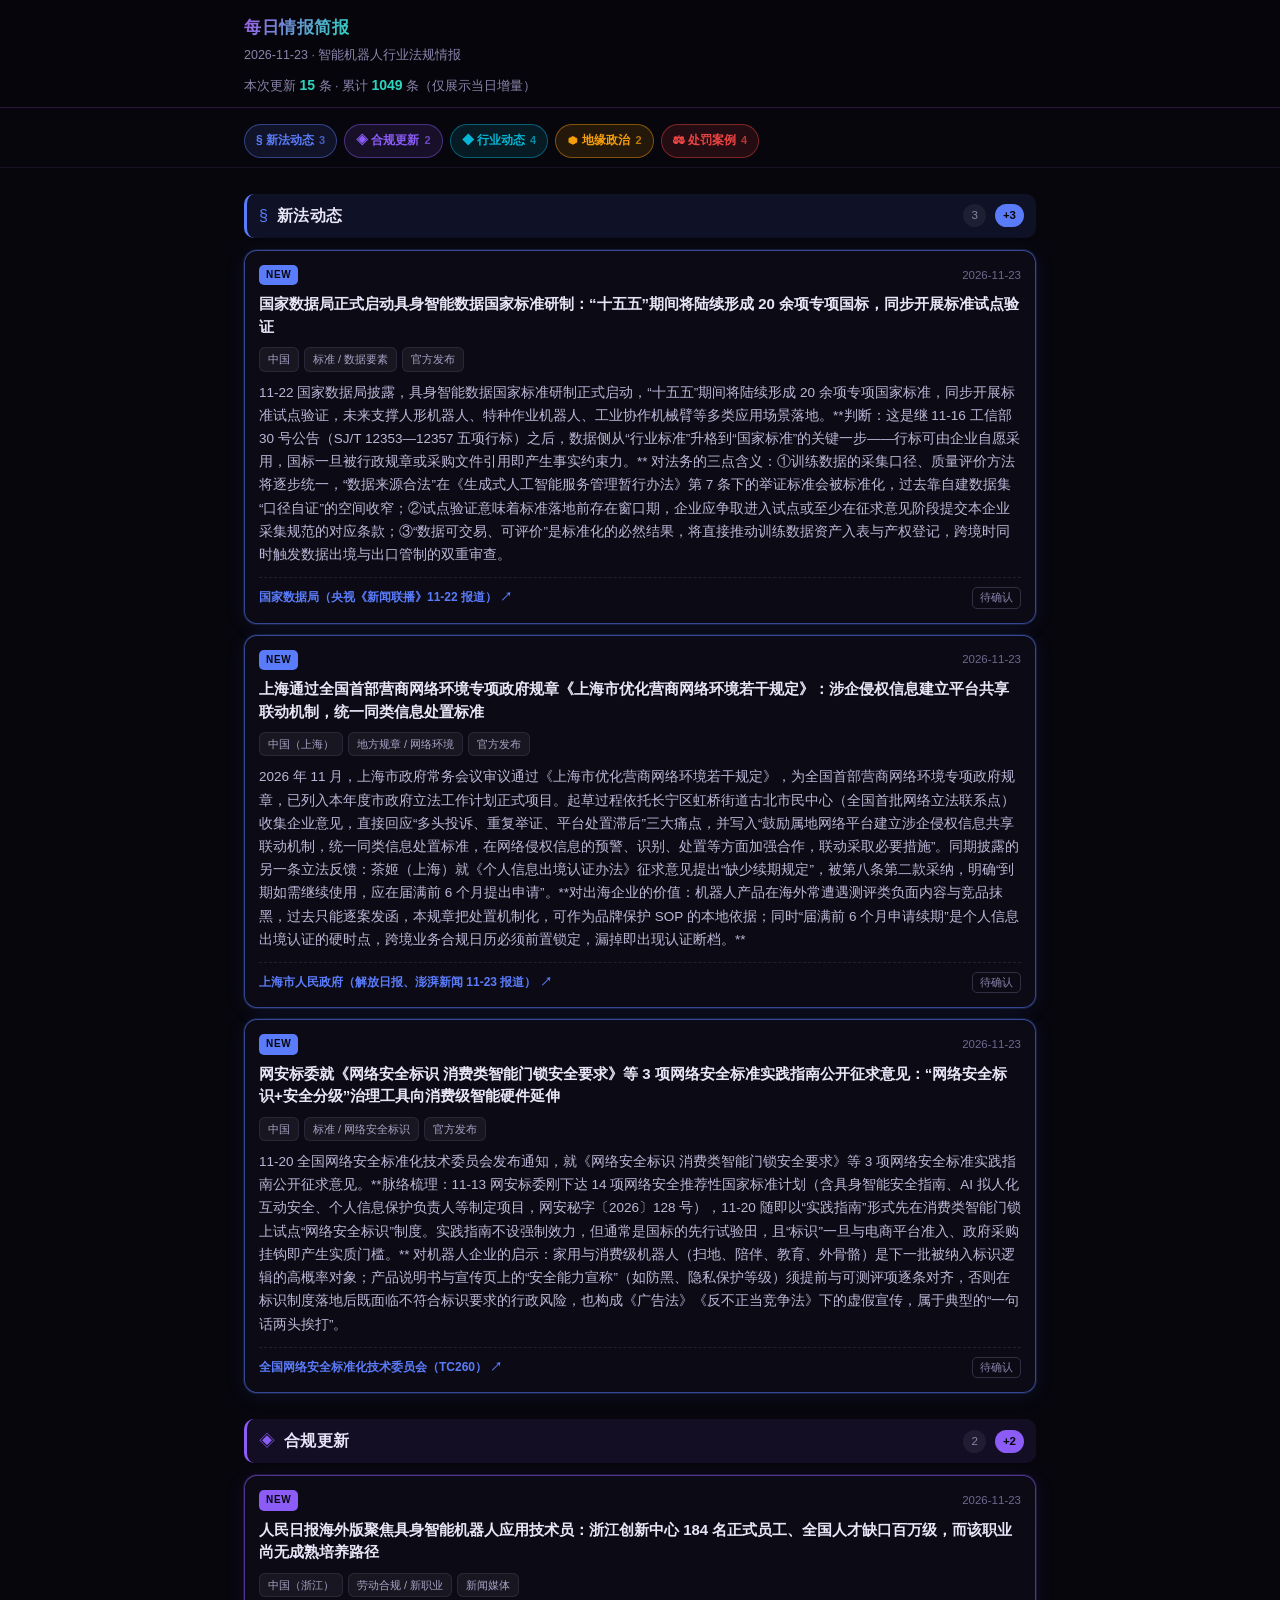
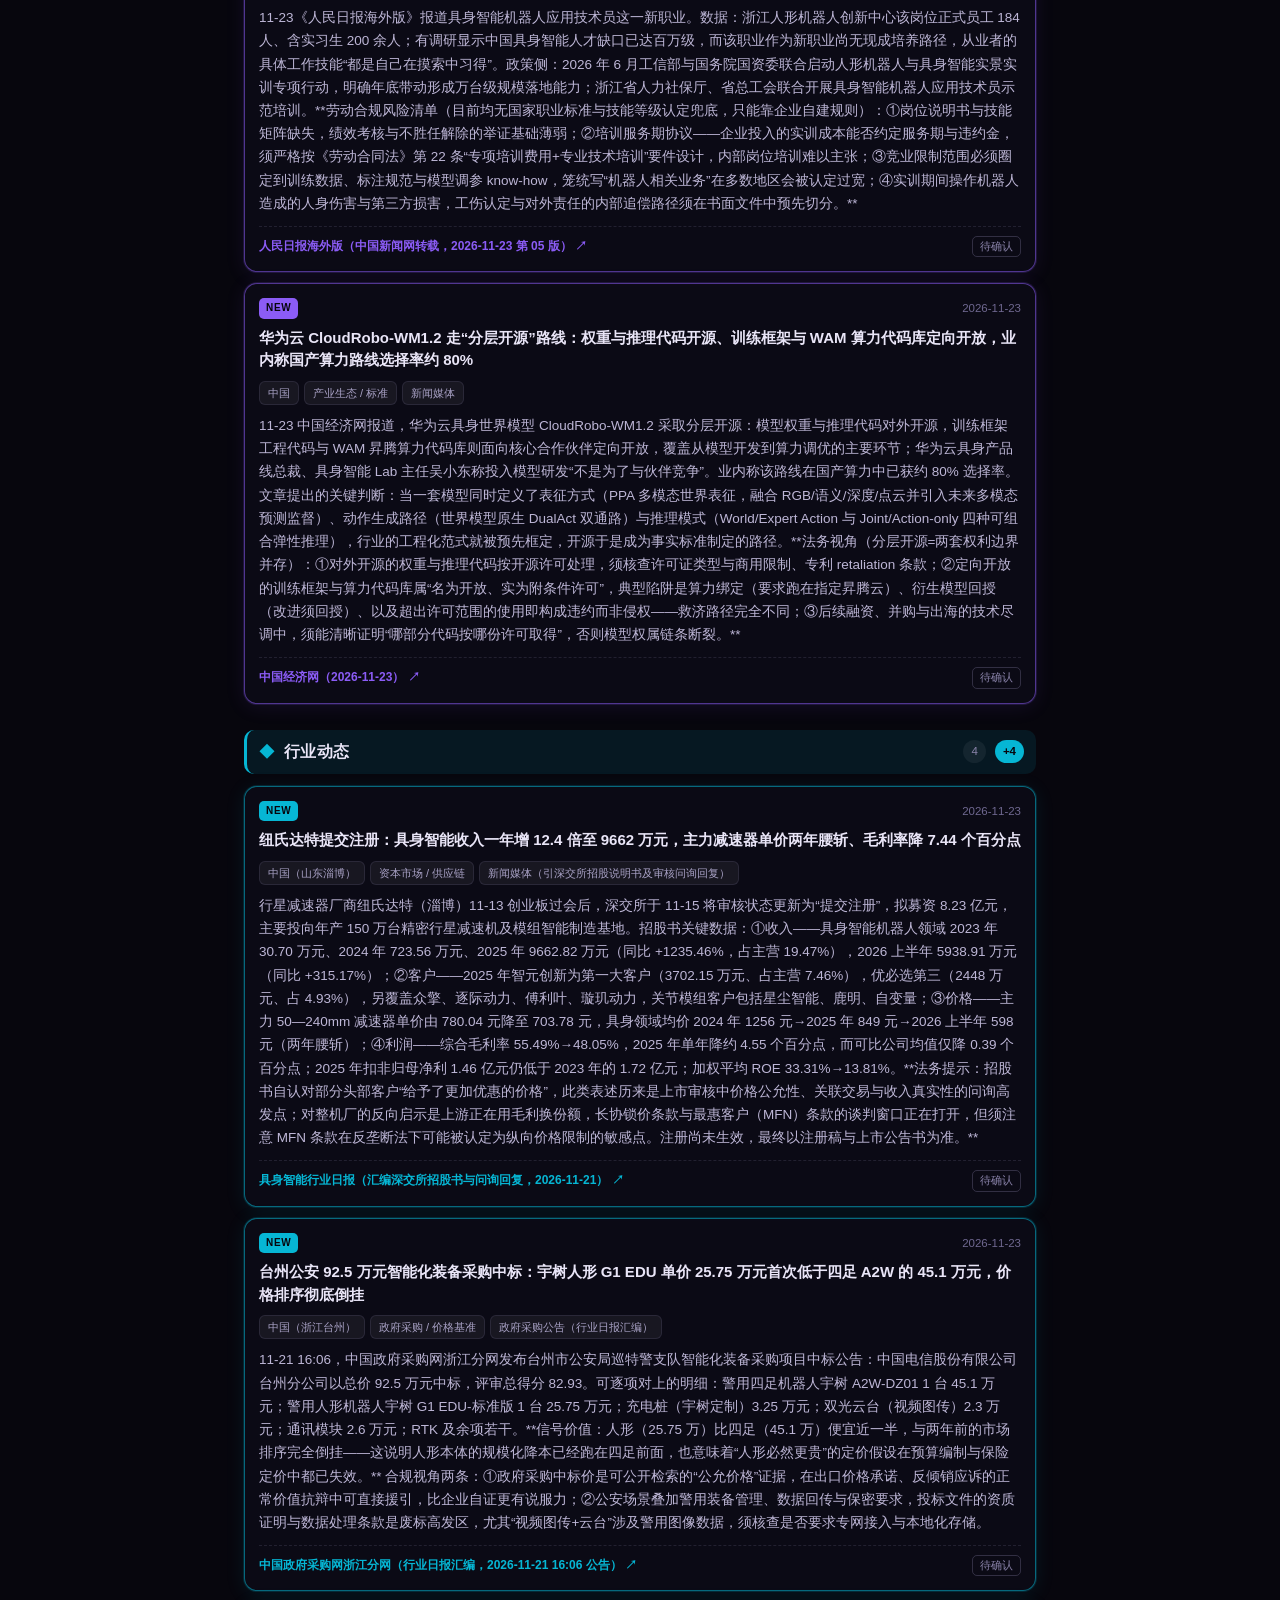
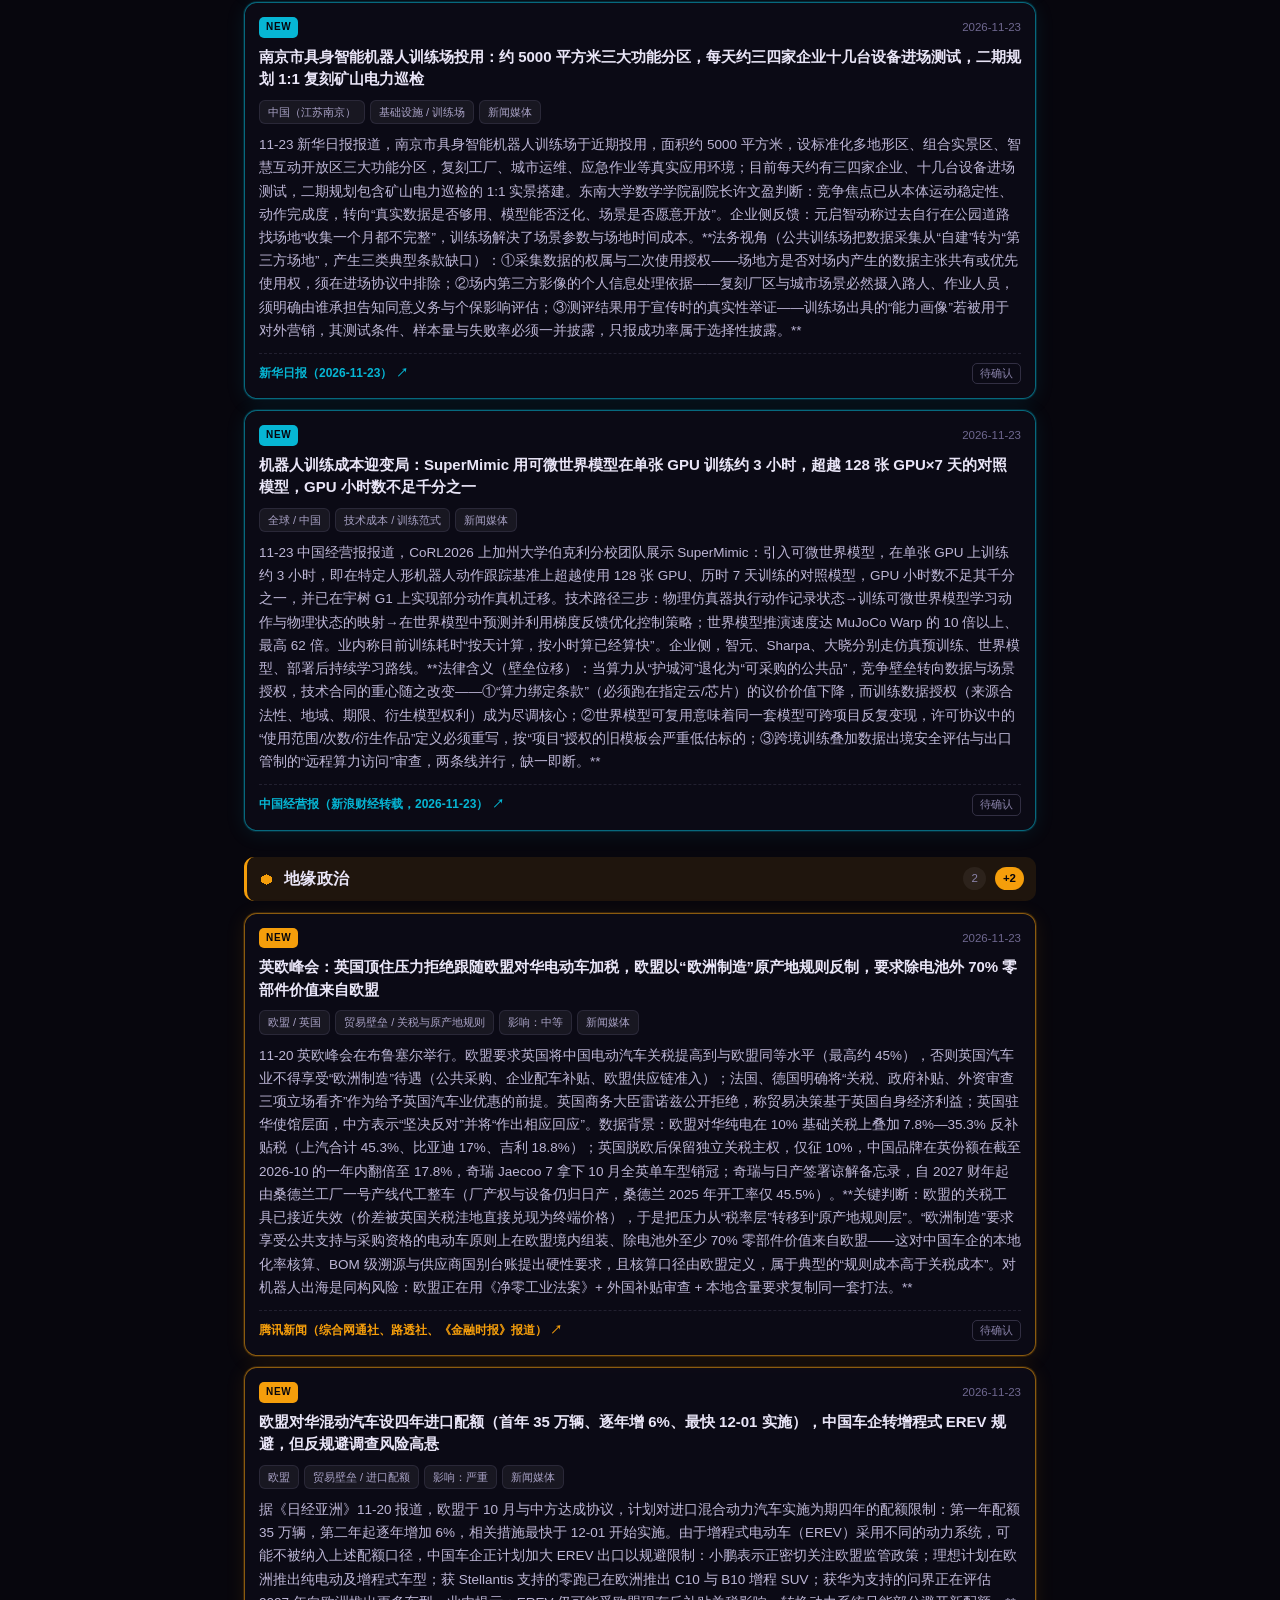
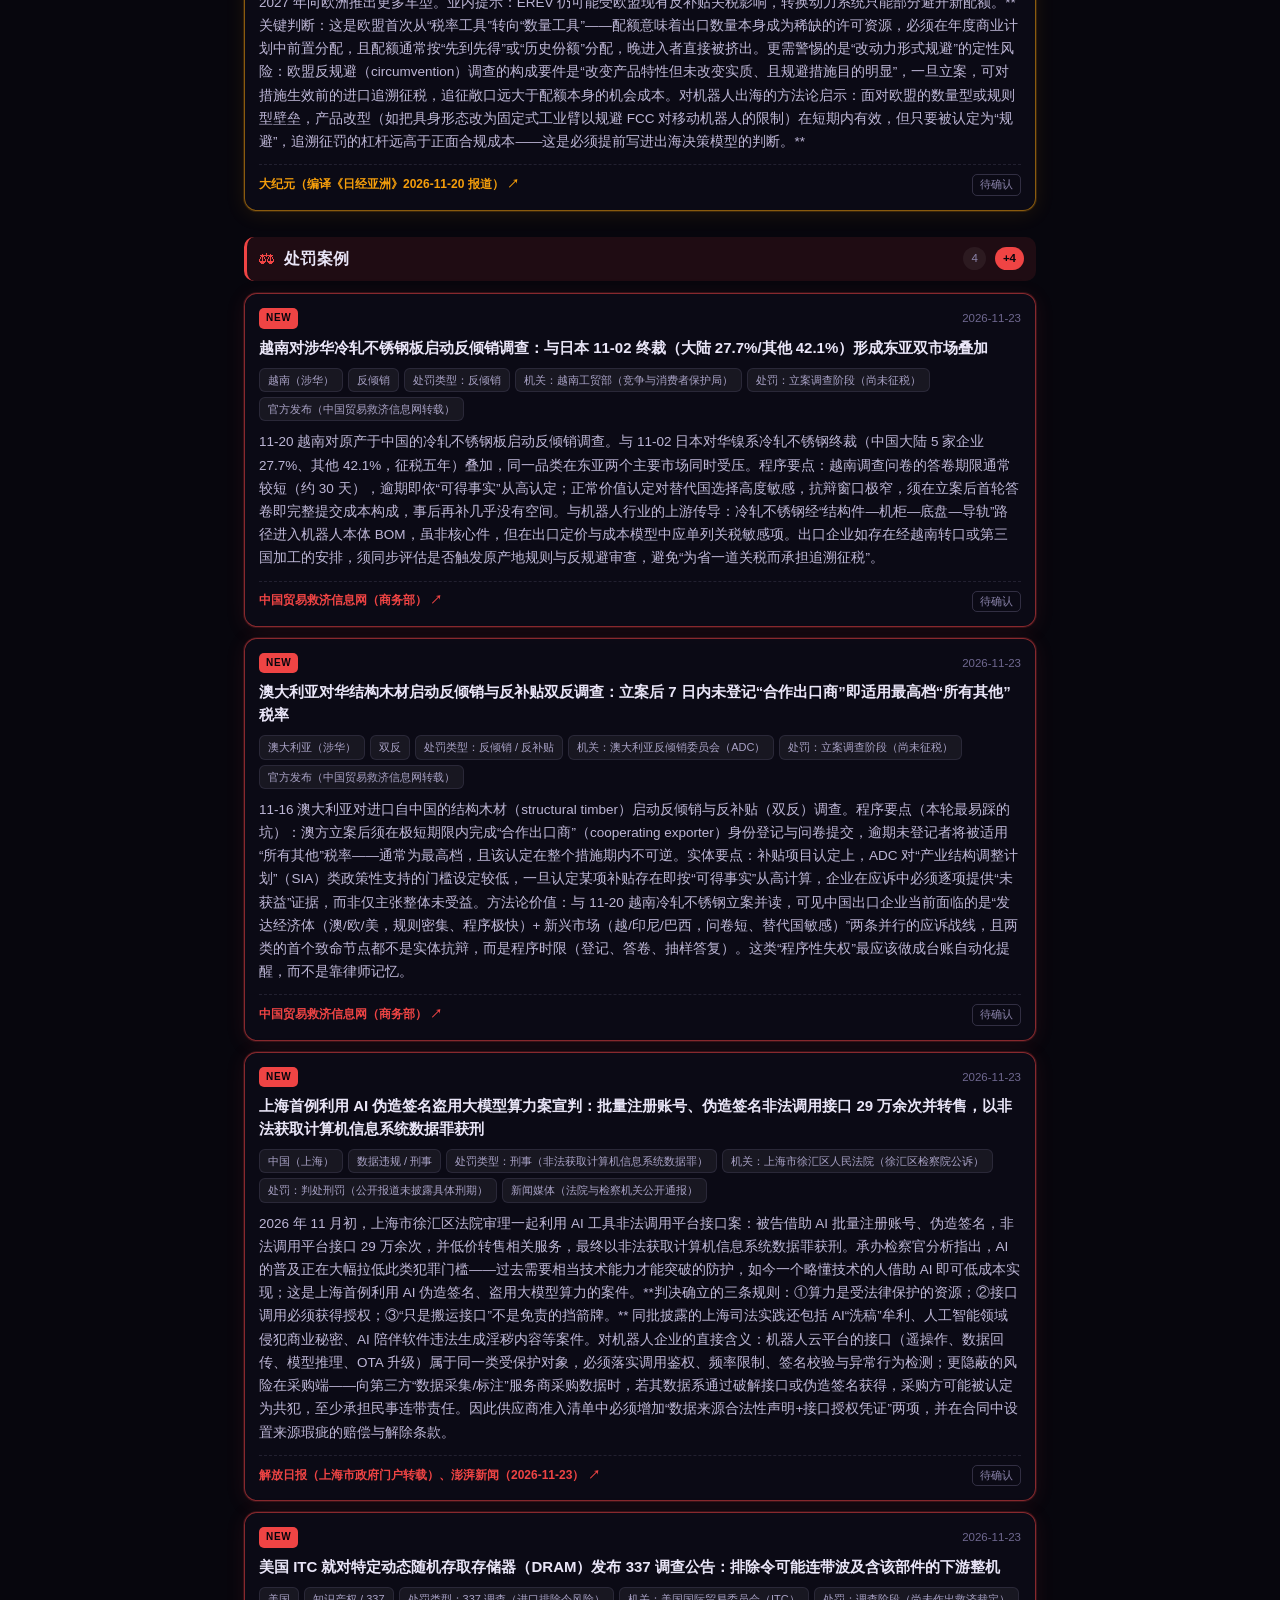
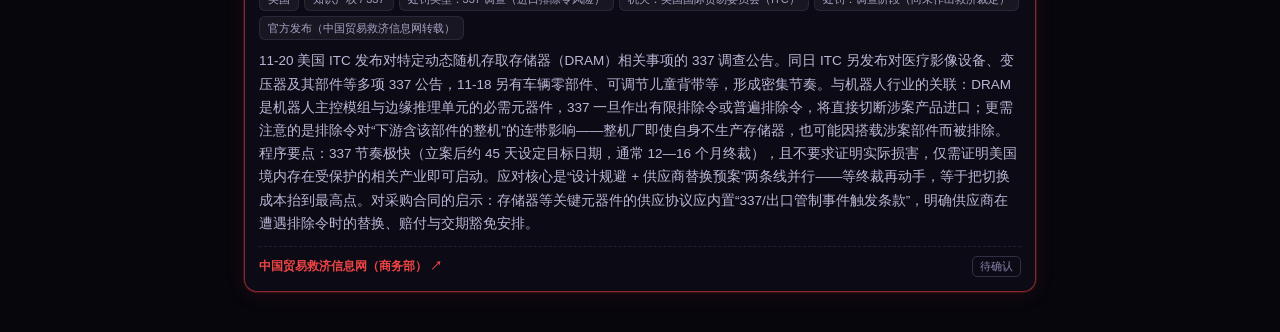
==== commit 41101361: "daily intel auto-update 2026-11-23" ====
--- a/daily-brief.html
+++ b/daily-brief.html
@@ -3,7 +3,7 @@
 <head>
 <meta charset="utf-8">
 <meta name="viewport" content="width=device-width,initial-scale=1">
-<title>每日情报简报 · 2026-11-20 · 智能机器人行业法规情报</title>
+<title>每日情报简报 · 2026-11-23 · 智能机器人行业法规情报</title>
 <style>
 *{box-sizing:border-box;-webkit-tap-highlight-color:transparent}
 body{margin:0;background:#07060d;color:#e9e5f7;
@@ -91,12 +91,11 @@
 <body>
 <header class="top"><div class="wrap">
 <div class="t">每日情报简报</div>
-<div class="d">2026-11-20 · 智能机器人行业法规情报</div>
-<div class="meta">本次更新 <b>15</b> 条 · 累计 <b>1034</b> 条（仅展示当日增量）</div>
+<div class="d">2026-11-23 · 智能机器人行业法规情报</div>
+<div class="meta">本次更新 <b>15</b> 条 · 累计 <b>1049</b> 条（仅展示当日增量）</div>
 </div></header>
 <nav class="nav"><div class="wrap"><a class="nav-chip" href="#b-regulations" style="--bc:#5b7cfa">§ 新法动态<i>3</i></a><a class="nav-chip" href="#b-updates" style="--bc:#8b5cf6">◈ 合规更新<i>2</i></a><a class="nav-chip" href="#b-industry" style="--bc:#06b6d4">◆ 行业动态<i>4</i></a><a class="nav-chip" href="#b-geo" style="--bc:#f59e0b">⬢ 地缘政治<i>2</i></a><a class="nav-chip" href="#b-cases" style="--bc:#ef4444">⚖ 处罚案例<i>4</i></a></div></nav>
-<main class="wrap"><section class="board" id="b-regulations" style="--bc:#5b7cfa"><header class="board-head"><span class="bi">§</span><h2>新法动态</h2><span class="count">3</span><span class="count new">+3</span></header><div class="cards"><article class="card is-new" data-date="2026-11-20"><div class="card-top"><span class="badge-new">NEW</span><span class="date">2026-11-20</span></div><h3 class="title">加州州长办公室发布《AI Safety in 2026 and Beyond》85 页建议：州级最低安全标准、独立验证机构、48 小时事件报告、紧急关停权</h3><div class="chips"><span class="chip">美国（加州）</span><span class="chip">人工智能监管 / 安全标准</span><span class="chip">政府报告（媒体转述）</span></div><p class="summary">加州州长纽森办公室 11-18 发布 85 页报告《AI Safety in 2026 and Beyond》，回应其 9-18 签署的 N-9-26 号行政令，四大支柱为：由州而非企业自定为大型前沿 AI 开发者设定最低安全/安保/透明度标准；由州许可的独立验证机构（IVO）持续监督并有权接触人员与信息；关键安全事件报告期限由 15 天缩短至 48 小时（迫在眉睫的灾难性风险保留 24 小时），覆盖模型权重盗窃未遂、任何失控事件（即使无人伤亡）并新增未遂事件通道、举报人保护延伸至前员工与承包商；紧急关停权与限制「递归自我改进」（模型在无人干预下设计自身继任者）。企业须制定经测试验证的风险遏制方案；企业拒绝遏制且风险迫在眉睫时，州官员可下令立即关停，命令在司法审查期间继续有效。纽森同时指示各机构加快实施 SB 813（验证机构认证框架）与 AB 1405（AI 审计员登记制度）。**注意：该文件为建议而非现行法律**，供州立法机构 12 月复会后辩论；报告指出美国无任何联邦法律要求 AI 企业遵守安全标准、接受独立测试或关停危险模型，认为自愿承诺远远不够。对以加州为美国首发市场的机器人（含具身智能体）企业，事件报告时限与「关停权」是最需前置设计的两项。</p><div class="card-foot"><a class="src" href="https://geekiki.com/blog/newsom-california-padroes-seguranca-ia-desligamento-emergencia?lang=zh-CN" target="_blank" rel="noopener">加州州长办公室（GovOps 会同应急服务办公室） ↗</a><span class="verify">待确认</span></div></article><article class="card is-new" data-date="2026-11-20"><div class="card-top"><span class="badge-new">NEW</span><span class="date">2026-11-20</span></div><h3 class="title">福建省网信办 11-19 公告 2026 年 11 月生成式人工智能服务新增备案/登记信息：重申须公示备案号并加 AI 标识</h3><div class="chips"><span class="chip">中国</span><span class="chip">数据 / 算法备案</span><span class="chip">官方发布</span></div><p class="summary">福建省网信办会同相关部门按《生成式人工智能服务管理暂行办法》开展备案或登记，11-19 公告 2026 年 11 月新增登记信息。公告重申两项落地义务：①提供具有舆论属性或社会动员能力的生成式 AI 服务，须通过属地省级网信部门履行备案或登记；②已上线的生成式 AI 应用或功能，应在显著位置或产品详情页面公示所使用已备案/登记服务情况，注明模型名称、备案号或上线编号。监管分层逻辑为「备案管基础大模型、登记管调用已备案模型的上层应用」，对机器人厂商自研语音/多模态交互端（如陪伴、导览、客服型机器人）意味着：若调用第三方已备案模型，应完成登记并公示编号；若自研基础模型，则走备案。同日福建省另有「新宇多模态大模型」「汉朝大模型」通过备案的公告。</p><div class="card-foot"><a class="src" href="https://www.fjwx.gov.cn/gs/20261119/3022267.html" target="_blank" rel="noopener">福建省互联网信息办公室（福建网信网） ↗</a><span class="verify">待确认</span></div></article><article class="card is-new" data-date="2026-11-20"><div class="card-top"><span class="badge-new">NEW</span><span class="date">2026-11-20</span></div><h3 class="title">绵阳科技城新区特种机器人产业获批 2026 年度国家标准化试点：四川高新领域唯一，聚焦六大标准模块</h3><div class="chips"><span class="chip">中国（四川绵阳）</span><span class="chip">标准 / 产业政策</span><span class="chip">官方发布</span></div><p class="summary">国家标准化管理委员会公布 2026 年度国家标准化试点项目名单，绵阳科技城新区「特种机器人产业标准化试点」获批，为四川省在高新技术领域的唯一试点。试点由市市场监管局指导、科技城新区管委会主导，构建「行政部门＋技术机构＋龙头企业＋科研院所」协同机制。产业基础：机器人链上企业 80 家，已建成西部首个省级具身智能机器人训练场，特种环境作业机器人集群入选国家中小企业特色产业集群，长虹电器等 3 户入围全省「人工智能及机器人应用产业明星企业」。前期已发布《机器人产业标准化地图》，参与制定《工业移动机器人可靠性试验方法》《智能导盲机器人性能要求》等 6 项国标/团标。试点将围绕基础通用、核心部件、整机产品、安全与检测、应用服务、管理与评价六大模块建全链条标准体系，重点场景为高危作业、应急救援、城市服务、养老助残。对特种/服务机器人企业：地方标准试点往往是后续招标参数与检测认证口径的先行来源。</p><div class="card-foot"><a class="src" href="https://scjg.my.gov.cn/mysscjgj/c101671/202611/7ad9172d196542318994269db3d594d6.shtml" target="_blank" rel="noopener">绵阳市市场监督管理局 ↗</a><span class="verify">待确认</span></div></article></div></section><section class="board" id="b-updates" style="--bc:#8b5cf6"><header class="board-head"><span class="bi">◈</span><h2>合规更新</h2><span class="count">2</span><span class="count new">+2</span></header><div class="cards"><article class="card is-new" data-date="2026-11-20"><div class="card-top"><span class="badge-new">NEW</span><span class="date">2026-11-20</span></div><h3 class="title">西班牙 AI 法草案随议会解散失效：AESIA 被指无 AI Act 罚款权，形成「执法空窗」而非「暂停」</h3><div class="chips"><span class="chip">欧盟 / 西班牙</span><span class="chip">机构解读</span><span class="chip">律所 / 专业机构分析</span></div><p class="summary">西班牙《人工智能良好使用与治理组织法草案》随 10-05 议会解散而失效，但 (EU) 2024/1689 仍全面适用：第 5 条禁止性实践与 AI 素养义务自 2025-02-02 适用，第 50 条透明度义务自 2026-08-02 适用，第 99 条国家罚则自 2025-08-25 起适用——而西班牙尚未建立该罚则体系。争议焦点：AESIA（西班牙 AI 监管局）依 Ley 28/2022 设立、其组织法见 RD 729/2023，分析者 Samuel Parra Sáez 认为该组织法引用了一套其本身并不包含、且二级立法无权创设的处罚制度，故 AESIA 目前无法就违反 AI Act 有效开出罚单；欧盟委员会 2026-09-07 更新的主管机关清单仅将 AESIA 列为联系点、国家指定仍待定。仍可处罚的路径：欧盟 AI Office 对通用目的 AI 模型提供者可罚至 1500 万欧元或全球营业额 3%；AEPD 及地区机构可依 GDPR 就违法处理数据、违反第 22 条自动化决策处罚。**实务结论：执法空窗不等于监管暂停**——企业仍应完成 AI 系统清单与风险分类、留痕取证，因为主管机关可能随时被指定，且数据保护、消费者与行业监管路径始终开放。此案对其他正在搭建 AI 监管框架的法域具有立法技术警示：授权条款应单独立法、明确分级处罚，避免因整体法案流产而丧失执法能力。</p><div class="card-foot"><a class="src" href="https://ceadigilaw.org/en/blog/spain-without-an-ai-law-who-can-fine-breaches-of-the-ai-act" target="_blank" rel="noopener">CEA Digital Law（引 Economist &amp; Jurist 2026-11-17 分析） ↗</a><span class="verify">待确认</span></div></article><article class="card is-new" data-date="2026-11-20"><div class="card-top"><span class="badge-new">NEW</span><span class="date">2026-11-20</span></div><h3 class="title">2026 世界智能制造大会 11-19 南京开幕：工信部智能制造标准化技术委员会与 IEC 中国专家委员会启动组建</h3><div class="chips"><span class="chip">中国（江苏南京）</span><span class="chip">标准与产业动态</span><span class="chip">官方发布</span></div><p class="summary">11-19 大会在南京开幕，主题「大力发展新一代智能制造，持续做大做强先进制造业」，设 1 场主题大会、1 场市场化展览、10 场以上专题活动与 30 余场产业生态活动。**标准化治理是本届最需关注的合规信号**：工业和信息化部智能制造标准化技术委员会与 IEC 智能制造国际标准化中国专家委员会正式启动组建，两者将共同推进国内与国际标准研制——这意味着智能制造/具身智能相关标准将从「行业标准（SJ/T）」向「国标＋国际标准互认」双层推进。会上中兴通讯（南京）、小米汽车、天士力等 34 家第二批领航级智能工厂共同发布「领航工厂培育行动」；同步发布国家智能制造专家委员会 2026 年度研究成果、2026 年度世界及中国智能制造十大科技进展、全球智能制造评估服务平台、江苏省重大技术成果。博览会 5.5 万平方米、600 余家企业参展（世界 500 强及代表性企业 50 余家），首次设置「AI+制造」与人才专区，人形机器人、L4 级无人重卡现场演示。对涉外法务：IEC 层面的中国专家委员会组建，是后续机器人产品出口欧盟/东南亚时标准互认谈判的组织基础，值得纳入标准跟踪台账。</p><div class="card-foot"><a class="src" href="https://www.jiangsu.gov.cn/art/2026/11/20/art_84322_11862482.html" target="_blank" rel="noopener">江苏省人民政府 / 世界智能制造大会 ↗</a><span class="verify">待确认</span></div></article></div></section><section class="board" id="b-industry" style="--bc:#06b6d4"><header class="board-head"><span class="bi">◆</span><h2>行业动态</h2><span class="count">4</span><span class="count new">+4</span></header><div class="cards"><article class="card is-new" data-date="2026-11-20"><div class="card-top"><span class="badge-new">NEW</span><span class="date">2026-11-20</span></div><h3 class="title">原力无限完成数千万元 Pre-B 轮，杭州资本独家投资：三个月第四轮、估值近百亿，国资三级接力</h3><div class="chips"><span class="chip">中国（浙江杭州）</span><span class="chip">融资并购</span><span class="chip">新闻媒体</span></div><p class="summary">11-19 官宣：具身大脑企业原力无限（INFIFORCE）完成数千万元 Pre-B 轮，由杭州市属国有资本投资运营平台杭州资本独家投资（注册资本 100 亿元，截至 2025 年底合并资产总额 1120.51 亿元，运营杭州科创基金、杭州创新基金两大千亿级基金，曾投资宇树科技、强脑科技、云深处）。这是公司三个月内第四轮融资：8 月近 10 亿元 A 轮及 A+ 轮，10 月浙创投近亿元，本轮再获市级国资，估值近百亿元。资金投向通用具身大脑 AtomBrain（以隐式世界模型为核心，融合具身基础模型、持续学习、场景化后训练与脑身协同）。技术指标：AtomVLA 在 LIBERO 取得 97.0%、SAM3D-VLA 99.1%（CALVIN 4.11）；AIM 在 RoboTwin 2.0 五十项任务平均 93.1%；AtomEgo 基于 2659 小时第一人称数据将真机任务成功率从 32.86% 提升至 51.43%。商业化：覆盖全国 30 余座城市、近百场景，9 月落地重庆建西南最大具身大脑训练中心（面向重庆 6.72 万家工业企业），并与中铁高新工业规划设计研究总院签战略合作。**融资结构信号：市场化资本→省级国资→市级国资的「三级接力」，意味着地方国资正把具身智能纳入新质生产力考核，后续地方订单与场景开放的可预期性上升**。</p><div class="card-foot"><a class="src" href="https://www.chinastarmarket.cn/detail/2538616" target="_blank" rel="noopener">科创板日报 / 新京报 ↗</a><span class="verify">待确认</span></div></article><article class="card is-new" data-date="2026-11-20"><div class="card-top"><span class="badge-new">NEW</span><span class="date">2026-11-20</span></div><h3 class="title">柯力传感战略投资知行机器人：8 月以来连投 5 家具身智能公司、累计超 15 家，打通「感知—控制—执行」</h3><div class="chips"><span class="chip">中国（浙江宁波 / 江苏太仓）</span><span class="chip">融资并购</span><span class="chip">新闻媒体</span></div><p class="summary">11-19 柯力传感（603662.SH）宣布完成对知行机器人科技（苏州）有限公司的战略投资，金额与持股比例未披露。合作清单具体：灵巧手与末端执行器的传感融合、供应链协同、场景应用共创，即柯力出力觉/触觉感知硬件、知行出灵巧手与电动夹爪，系统级整合「感知—控制—执行」链路。知行机器人 2018 年成立、总部江苏太仓，国家级专精特新「小巨人」，创始人白国超（机器人手领域 18 年）；「知行手」系列已推 40 余款末端执行器，两指至五指、负载 0.1—150kg，束巧手为绳驱动、15 关节/11 主动自由度，启辰手为七自由度五指手已规模量产；服务工业客户 500 余家、具身智能头部客户 100 余家；今年已完成 B+ 轮（山东威达领投），B+ 与 B++ 合计近亿元。柯力自 8-27 起先后投资优理奇、卓誉科技、深朴智能、鹿明机器人与知行机器人五家，累计战略投资超 15 家机器人企业；2026 半年报披露机器人力学传感器上半年销售超 2000 只、超 2025 全年，4 月以来月订单持续破千只。**合规提示：五笔均为参股、被投企业不并表，机器人类业务收入未在财报单列——对投资方与供应商而言，这类「生态型参股」易被忽视的关联交易与出口管制客户筛查义务，需要在供应商准入清单中单独设栏**。</p><div class="card-foot"><a class="src" href="https://www.zhitongcaijing.com/content/detail/1525618.html" target="_blank" rel="noopener">新京报贝壳财经 / 智通财经 ↗</a><span class="verify">待确认</span></div></article><article class="card is-new" data-date="2026-11-20"><div class="card-top"><span class="badge-new">NEW</span><span class="date">2026-11-20</span></div><h3 class="title">黑芝麻智能具身智能总部落地深圳前海：与美的、遨博、中远海运、均胜电子战略合作，锁定多品类量产订单</h3><div class="chips"><span class="chip">中国（广东深圳）</span><span class="chip">企业动态</span><span class="chip">新闻媒体</span></div><p class="summary">11-19 黑芝麻智能在深圳前海成立具身智能总部。已与美的、遨博、中远海运、均胜电子等行业龙头达成战略合作，并锁定多家头部机器人厂商量产订单，品类涵盖轮式机器人、人形机器人、四足机器狗、工业机械臂、移动底盘、割草机。产业含义：车规级 SoC 厂商把「功能安全＋车规认证」体系平移到机器人域控，是当前机器人算力供给端的主线之一（与地平线、英伟达 Jetson/Thor 路线并行）。对合规的意义在于：若采用车规芯片平台，ISO 26262（汽车）与拟制定的机器人安全/信息安全要求之间存在标准映射差异，出海报关与 CE/UL 认证时的技术文档需分别准备，不能直接沿用整车级符合性声明。</p><div class="card-foot"><a class="src" href="https://finance.eastmoney.com/a/202611193935147770.html" target="_blank" rel="noopener">证券时报 / 东方财富 ↗</a><span class="verify">待确认</span></div></article><article class="card is-new" data-date="2026-11-20"><div class="card-top"><span class="badge-new">NEW</span><span class="date">2026-11-20</span></div><h3 class="title">商务部：1—10 月重点平台具身智能机器人销售额增长 25.2%、外骨骼助力器 44.4%、智能眼镜 1 倍</h3><div class="chips"><span class="chip">中国</span><span class="chip">市场数据</span><span class="chip">官方发布</span></div><p class="summary">11-19 商务部介绍 2026 年 1—10 月消费市场情况：商务大数据显示，重点平台智能眼镜销售额增长 1 倍、外骨骼助力器增长 44.4%、具身智能机器人增长 25.2%；限额以上通讯器材零售额同比增长 16.5%；新能源乘用车 10 月零售渗透率达 67.5%；1—10 月社会消费品零售总额增长 1%，服务零售额增长 4.9%（高于商品零售 4 个百分点）。同日例行新闻发布会上，发言人何亚东就「双十一」消费、中美经贸沟通等答问。**这是首次由商务部在官方口径中把「具身智能机器人」与智能眼镜、外骨骼并列为智能新品消费品类**——对法务的直接含义：一旦品类被纳入消费统计与以旧换新政策视野，配套的「三包」、能效/安全标识、以旧换新补贴核销与售后责任划分将更快落地，产品合规文档需按消费品口径（而非工业设备口径）同步准备。</p><div class="card-foot"><a class="src" href="https://cbgc.scol.com.cn/news/8157055" target="_blank" rel="noopener">商务部（消费促进司 / 例行新闻发布会） ↗</a><span class="verify">待确认</span></div></article></div></section><section class="board" id="b-geo" style="--bc:#f59e0b"><header class="board-head"><span class="bi">⬢</span><h2>地缘政治</h2><span class="count">2</span><span class="count new">+2</span></header><div class="cards"><article class="card is-new" data-date="2026-11-20"><div class="card-top"><span class="badge-new">NEW</span><span class="date">2026-11-20</span></div><h3 class="title">台积电、三星暂停部分对华芯片出货：BIS 临时最终规则 11-19 联邦公报刊载生效，代工管制扩至全部先进逻辑芯片</h3><div class="chips"><span class="chip">美国 / 中国</span><span class="chip">出口管制</span><span class="chip chip-hot">影响：严重</span><span class="chip">新闻媒体</span></div><p class="summary">美国商务部工业与安全局（BIS）11-16 发布《应对先进半导体远程访问》临时最终规则（IFR），11-19 在《联邦公报》刊载生效，三项核心：限制中国企业通过远程访问调用境外高端算力；重构先进芯片代工及封测的出口管制规则；废止未落地的《AI 扩散规则》。**本次最实质的变化是第二项：代工管制范围从「先进计算芯片」扩大到「全部先进逻辑芯片」**——路由器、交换机、手机芯片等 12nm 及以下工艺产品均被覆盖；同时取消此前用于证明「芯片非 AI 用途（如智能手机）」的豁免条款，台积电、三星须为采用先进制程的消费级芯片申请许可。后果已落地：台积电已向多家客户下发停止出货通知，此前在台积电流片未交付及待流片订单不再安排出货；三星亦通知中国客户在申请许可期间暂停部分处理器出货，受影响客户包括百度昆仑芯与字节跳动。原先可经独立封装测试公司下单（自行确认设计不在管制范围）的绕道路径被堵。对中国芯片设计企业，理论上可申请 CCATS 商品分类裁定，但获批概率极低，实际只能依托中芯国际。商务部 11-17 表示「强烈不满、坚决反对」，外交部批评「经济胁迫」「长臂管辖」，中方称若美方一意孤行将采取反制措施。**对机器人企业的传导：主控 SoC、视觉处理芯片、边缘 AI 模组的选型与备货周期需重估，BOM 中「美技术成分」溯源应前移到设计阶段**。</p><div class="card-foot"><a class="src" href="https://news.china.com/socialgd/10000169/20261119/49889334.html" target="_blank" rel="noopener">中华网（引金融时报 / 财经）/ 中央社 ↗</a><span class="verify">待确认</span></div></article><article class="card is-new" data-date="2026-11-20"><div class="card-top"><span class="badge-new">NEW</span><span class="date">2026-11-20</span></div><h3 class="title">大地熊：稀土永磁出口占主营约 30%，机器人用磁材已批量供货——管制合规流程成出口前置条件</h3><div class="chips"><span class="chip">中国</span><span class="chip">出口管制 / 供应链</span><span class="chip">影响：中等</span><span class="chip">新闻媒体</span></div><p class="summary">大地熊（稀土永磁）11-19 披露投资者关系活动记录：烧结钕铁硼毛坯产能约 1 万吨/年（合肥 3000 吨、包头 4000 吨、宁国 3000 吨），受产品结构影响产能利用率约 60%；2026 年前三季度稀土永磁产品出口占主营业务收入约 30%，公司称「严格遵守国家两用物项出口管制政策，对涉及出口管制的稀土永磁产品规范开展出口申报与审批，不断完善出口合规流程体系」；原材料库存约 2 个月。机器人业务：高性能稀土永磁产品可用于人形机器人无框力矩电机与空心杯电机等核心部件，目前处于批量供货阶段。**关联判断：这与此前 11-18 生效的《两用物项出口管制清单》合订本形成闭环——磁材企业已把「许可申报＋合规流程」内化为出口前置条件，而人形机器人单台约需 3.5kg 钕铁硼（特斯拉 Optimus 供应链测算），意味着整机厂的成本与交期模型中必须内嵌「管制物项许可时长」这一变量，而非仅按常规采购周期排产**。</p><div class="card-foot"><a class="src" href="https://youse.mysteel.com/a/26111909/2FC151B6C9ACA672.html" target="_blank" rel="noopener">我的钢铁网（Mysteel，引投资者关系活动记录表） ↗</a><span class="verify">待确认</span></div></article></div></section><section class="board" id="b-cases" style="--bc:#ef4444"><header class="board-head"><span class="bi">⚖</span><h2>处罚案例</h2><span class="count">4</span><span class="count new">+4</span></header><div class="cards"><article class="card is-new" data-date="2026-11-20"><div class="card-top"><span class="badge-new">NEW</span><span class="date">2026-11-20</span></div><h3 class="title">重庆网信办查处金融助贷违规处理 380 余万条个人敏感信息：助贷公司罚 15 万、技术服务商罚 10 万、直接责任人罚 1 万</h3><div class="chips"><span class="chip">中国（重庆）</span><span class="chip">数据违规</span><span class="chip">处罚类型：数据违规</span><span class="chip">机关：重庆市互联网信息办公室</span><span class="chip">处罚：助贷公司罚款 15 万元；科技公司罚款 10 万元；直接责任人罚款 1 万元</span><span class="chip">官方发布（媒体转述）</span></div><p class="summary">重庆市网信办办理一起金融助贷领域违规收集、处理个人敏感信息案件：属地某金融助贷公司利用业务系统违法违规收集、处理姓名、电话、工作单位、家庭住址等个人敏感信息 380 余万条，依《个人信息保护法》责令限期改正、给予警告并处罚款 15 万元；某科技公司在为其提供业务系统技术服务过程中，未履行网络安全、数据安全保护义务，违法违规存储大量敏感个人信息且存在数据泄露风险，依《数据安全法》责令限期改正、给予警告并处罚款 10 万元，**并对直接责任人处罚款 1 万元**。案件查处中还发现其他金融助贷公司涉嫌同类问题的线索，正会同有关部门核查。**三个可直接复用的要点：①「技术服务商」被单独处罚，说明受托处理者/系统供应商不再是「只背合同不背行政责任」的角色，数据处理协议中的安全义务条款须与实际技术措施对应；②对「直接责任人」个人罚款已成为标准动作，合规责任需落到岗位与考核；③380 万条对应 15 万元罚款，若横向对比《个人信息保护法》第 66 条的法定上限（5000 万元或上年度营业额 5%），本案属从轻档，但声誉与业务资质影响远大于罚款本身**。</p><div class="card-foot"><a class="src" href="https://news.qq.com/rain/a/20261119A06G3C00" target="_blank" rel="noopener">网信重庆（经腾讯新闻转载） ↗</a><span class="verify">待确认</span></div></article><article class="card is-new" data-date="2026-11-20"><div class="card-top"><span class="badge-new">NEW</span><span class="date">2026-11-20</span></div><h3 class="title">欧盟对华光缆发起第一次反倾销日落复审：倾销调查期 2025-10 至 2026-09，原措施 2021 年终裁</h3><div class="chips"><span class="chip">欧盟 / 中国</span><span class="chip">反倾销</span><span class="chip">处罚类型：反倾销</span><span class="chip">机关：欧盟委员会</span><span class="chip">处罚：日落复审立案（现行措施在复审期间继续有效）</span><span class="chip">新闻媒体（引中国贸易救济信息网）</span></div><p class="summary">欧盟委员会 2026-11-17 发布公告，应欧洲行业协会 Europacable 于 2026-08-18 提交的申请，对原产于中国的光缆（Optical Fibre Cables）发起第一次反倾销日落复审调查。涉案产品欧盟 CN 编码 ex8544 70 00（TARIC 8544 70 00 10）；倾销调查期为 2025-10-01 至 2026-09-30，损害调查期为 2023-01-01 至倾销调查期结束。背景：2020-09-24 立案，2021-11-18 作出肯定性终裁。**对机器人企业的用法：光缆本身与机器人无直接关联，但机器人整机与产线广泛使用的工业以太网/总线线缆同属 8544 项下邻近品类，且「日落复审」意味着现行税率在复审期间继续执行；若供应链涉及欧盟原产线缆进口或反向出口，须按现行税率继续计提，不得以「正在复审」为由缓缴**。</p><div class="card-foot"><a class="src" href="https://www.cls.cn/detail/2539014" target="_blank" rel="noopener">财联社 ↗</a><span class="verify">待确认</span></div></article><article class="card is-new" data-date="2026-11-20"><div class="card-top"><span class="badge-new">NEW</span><span class="date">2026-11-20</span></div><h3 class="title">美国对华镁碳砖发起反规避调查：审查含微量氧化铝（0&lt;Al₂O₃&lt;5%）耐火砖是否规避现行双反措施</h3><div class="chips"><span class="chip">美国 / 中国</span><span class="chip">反补贴（反规避）</span><span class="chip">处罚类型：反倾销 / 反补贴</span><span class="chip">机关：美国商务部（DOC）</span><span class="chip">处罚：反规避立案调查（若认定规避，扩展适用范围并追溯征税）</span><span class="chip">新闻媒体（引中国贸易救济信息网）</span></div><p class="summary">应 Magnesia Carbon Bricks Fair Trade Committee 申请，美国商务部于 2026-11-10 对进口自中国的镁碳砖（Magnesia Carbon Bricks）反倾销与反补贴案发起反规避调查，审查含氧化铝重量占比大于 0 但低于 5% 的耐火砖（即含微量氧化铝的镁碳砖）是否规避了现行措施。案件沿革：2009-08-19 对华立案（同时对墨西哥发起反倾销），2010-07-27 终裁；2015 与 2021 年两次日落复审；2026-07-02 发起第三次日落复审，2026-11-04 作出第三次快速日落复审终裁。**方法论价值（对机器人供应链尤为相关）：反规避调查的靶心是「轻微改配方/改规格以脱离税则描述」——这与机器人零部件企业通过调整合金成分、改变模组组合方式规避归类或管制的做法同构。凡产品参数贴近某个税则或管制清单边界（如氧化铝含量、稀土含量、算力阈值），改参数前应先做「是否构成规避」的书面评估，而不是先出货再解释**。</p><div class="card-foot"><a class="src" href="https://www.cls.cn/detail/2538922" target="_blank" rel="noopener">财联社 / 证券时报 ↗</a><span class="verify">待确认</span></div></article><article class="card is-new" data-date="2026-11-20"><div class="card-top"><span class="badge-new">NEW</span><span class="date">2026-11-20</span></div><h3 class="title">山西省通信管理局下架 7 款整改不到位 App：强制/频繁索取权限、超范围收集个人信息、频繁自启动</h3><div class="chips"><span class="chip">中国（山西）</span><span class="chip">数据违规</span><span class="chip">处罚类型：数据违规</span><span class="chip">机关：山西省通信管理局</span><span class="chip">处罚：责令下架（未披露罚款）</span><span class="chip">官方发布</span></div><p class="summary">依《网络安全法》《个人信息保护法》《电信条例》《电信和互联网用户个人信息保护规定》，按纵深推进 App 侵害用户权益专项整治行动要求，山西省通信管理局针对 2026 年第三批次整改不到位的 App 要求限期整改；截至公告，仍有 7 款未完成整改，依法下架：兼职养猫赚钱、大同公交、天天盲盒、微探、泉乎、生活向导、聚猫。问题集中于：App 强制、频繁、过度索取权限；违规收集个人信息；超范围收集个人信息；App 频繁自启动和关联启动。**与 11-06 该省第四批 21 款通报构成同一条执法链条（通报→整改→下架），对机器人配套 App（配网、遥控、视频回传、固件升级）的启示：权限申请必须与功能逐项对应并可在事后撤回，关联启动与后台自启动是当前最易被忽视的独立违规项**。</p><div class="card-foot"><a class="src" href="http://www.casx.gov.cn/content/2026-11/19/content_13715873.htm" target="_blank" rel="noopener">山西省通信管理局（山西网信网转载） ↗</a><span class="verify">待确认</span></div></article></div></section></main>
-</main>
+<main class="wrap"><section class="board" id="b-regulations" style="--bc:#5b7cfa"><header class="board-head"><span class="bi">§</span><h2>新法动态</h2><span class="count">3</span><span class="count new">+3</span></header><div class="cards"><article class="card is-new" data-date="2026-11-23"><div class="card-top"><span class="badge-new">NEW</span><span class="date">2026-11-23</span></div><h3 class="title">国家数据局正式启动具身智能数据国家标准研制：“十五五”期间将陆续形成 20 余项专项国标，同步开展标准试点验证</h3><div class="chips"><span class="chip">中国</span><span class="chip">标准 / 数据要素</span><span class="chip">官方发布</span></div><p class="summary">11-22 国家数据局披露，具身智能数据国家标准研制正式启动，“十五五”期间将陆续形成 20 余项专项国家标准，同步开展标准试点验证，未来支撑人形机器人、特种作业机器人、工业协作机械臂等多类应用场景落地。**判断：这是继 11-16 工信部 30 号公告（SJ/T 12353—12357 五项行标）之后，数据侧从“行业标准”升格到“国家标准”的关键一步——行标可由企业自愿采用，国标一旦被行政规章或采购文件引用即产生事实约束力。** 对法务的三点含义：①训练数据的采集口径、质量评价方法将逐步统一，“数据来源合法”在《生成式人工智能服务管理暂行办法》第 7 条下的举证标准会被标准化，过去靠自建数据集“口径自证”的空间收窄；②试点验证意味着标准落地前存在窗口期，企业应争取进入试点或至少在征求意见阶段提交本企业采集规范的对应条款；③“数据可交易、可评价”是标准化的必然结果，将直接推动训练数据资产入表与产权登记，跨境时同时触发数据出境与出口管制的双重审查。</p><div class="card-foot"><a class="src" href="https://www.nda.gov.cn/sjj/swdt/mtsy/1122/20261122201646034268538_pc.html" target="_blank" rel="noopener">国家数据局（央视《新闻联播》11-22 报道） ↗</a><span class="verify">待确认</span></div></article><article class="card is-new" data-date="2026-11-23"><div class="card-top"><span class="badge-new">NEW</span><span class="date">2026-11-23</span></div><h3 class="title">上海通过全国首部营商网络环境专项政府规章《上海市优化营商网络环境若干规定》：涉企侵权信息建立平台共享联动机制，统一同类信息处置标准</h3><div class="chips"><span class="chip">中国（上海）</span><span class="chip">地方规章 / 网络环境</span><span class="chip">官方发布</span></div><p class="summary">2026 年 11 月，上海市政府常务会议审议通过《上海市优化营商网络环境若干规定》，为全国首部营商网络环境专项政府规章，已列入本年度市政府立法工作计划正式项目。起草过程依托长宁区虹桥街道古北市民中心（全国首批网络立法联系点）收集企业意见，直接回应“多头投诉、重复举证、平台处置滞后”三大痛点，并写入“鼓励属地网络平台建立涉企侵权信息共享联动机制，统一同类信息处置标准，在网络侵权信息的预警、识别、处置等方面加强合作，联动采取必要措施”。同期披露的另一条立法反馈：茶姬（上海）就《个人信息出境认证办法》征求意见提出“缺少续期规定”，被第八条第二款采纳，明确“到期如需继续使用，应在届满前 6 个月提出申请”。**对出海企业的价值：机器人产品在海外常遭遇测评类负面内容与竞品抹黑，过去只能逐案发函，本规章把处置机制化，可作为品牌保护 SOP 的本地依据；同时“届满前 6 个月申请续期”是个人信息出境认证的硬时点，跨境业务合规日历必须前置锁定，漏掉即出现认证断档。**</p><div class="card-foot"><a class="src" href="https://www.shanghai.gov.cn/nw4411/20261123/c05e1d2506e14a3cac6b2a3605009c95.html" target="_blank" rel="noopener">上海市人民政府（解放日报、澎湃新闻 11-23 报道） ↗</a><span class="verify">待确认</span></div></article><article class="card is-new" data-date="2026-11-23"><div class="card-top"><span class="badge-new">NEW</span><span class="date">2026-11-23</span></div><h3 class="title">网安标委就《网络安全标识 消费类智能门锁安全要求》等 3 项网络安全标准实践指南公开征求意见：“网络安全标识+安全分级”治理工具向消费级智能硬件延伸</h3><div class="chips"><span class="chip">中国</span><span class="chip">标准 / 网络安全标识</span><span class="chip">官方发布</span></div><p class="summary">11-20 全国网络安全标准化技术委员会发布通知，就《网络安全标识 消费类智能门锁安全要求》等 3 项网络安全标准实践指南公开征求意见。**脉络梳理：11-13 网安标委刚下达 14 项网络安全推荐性国家标准计划（含具身智能安全指南、AI 拟人化互动安全、个人信息保护负责人等制定项目，网安秘字〔2026〕128 号），11-20 随即以“实践指南”形式先在消费类智能门锁上试点“网络安全标识”制度。实践指南不设强制效力，但通常是国标的先行试验田，且“标识”一旦与电商平台准入、政府采购挂钩即产生实质门槛。** 对机器人企业的启示：家用与消费级机器人（扫地、陪伴、教育、外骨骼）是下一批被纳入标识逻辑的高概率对象；产品说明书与宣传页上的“安全能力宣称”（如防黑、隐私保护等级）须提前与可测评项逐条对齐，否则在标识制度落地后既面临不符合标识要求的行政风险，也构成《广告法》《反不正当竞争法》下的虚假宣传，属于典型的“一句话两头挨打”。</p><div class="card-foot"><a class="src" href="https://www.tc260.org.cn/tc260/tzgg/202611/b713a5af222043d2afdeee8300078a11.shtml" target="_blank" rel="noopener">全国网络安全标准化技术委员会（TC260） ↗</a><span class="verify">待确认</span></div></article></div></section><section class="board" id="b-updates" style="--bc:#8b5cf6"><header class="board-head"><span class="bi">◈</span><h2>合规更新</h2><span class="count">2</span><span class="count new">+2</span></header><div class="cards"><article class="card is-new" data-date="2026-11-23"><div class="card-top"><span class="badge-new">NEW</span><span class="date">2026-11-23</span></div><h3 class="title">人民日报海外版聚焦具身智能机器人应用技术员：浙江创新中心 184 名正式员工、全国人才缺口百万级，而该职业尚无成熟培养路径</h3><div class="chips"><span class="chip">中国（浙江）</span><span class="chip">劳动合规 / 新职业</span><span class="chip">新闻媒体</span></div><p class="summary">11-23《人民日报海外版》报道具身智能机器人应用技术员这一新职业。数据：浙江人形机器人创新中心该岗位正式员工 184 人、含实习生 200 余人；有调研显示中国具身智能人才缺口已达百万级，而该职业作为新职业尚无现成培养路径，从业者的具体工作技能“都是自己在摸索中习得”。政策侧：2026 年 6 月工信部与国务院国资委联合启动人形机器人与具身智能实景实训专项行动，明确年底带动形成万台级规模落地能力；浙江省人力社保厅、省总工会联合开展具身智能机器人应用技术员示范培训。**劳动合规风险清单（目前均无国家职业标准与技能等级认定兜底，只能靠企业自建规则）：①岗位说明书与技能矩阵缺失，绩效考核与不胜任解除的举证基础薄弱；②培训服务期协议——企业投入的实训成本能否约定服务期与违约金，须严格按《劳动合同法》第 22 条“专项培训费用+专业技术培训”要件设计，内部岗位培训难以主张；③竞业限制范围必须圈定到训练数据、标注规范与模型调参 know-how，笼统写“机器人相关业务”在多数地区会被认定过宽；④实训期间操作机器人造成的人身伤害与第三方损害，工伤认定与对外责任的内部追偿路径须在书面文件中预先切分。**</p><div class="card-foot"><a class="src" href="https://www.chinanews.com/cj/2026/11-23/10736244.shtml" target="_blank" rel="noopener">人民日报海外版（中国新闻网转载，2026-11-23 第 05 版） ↗</a><span class="verify">待确认</span></div></article><article class="card is-new" data-date="2026-11-23"><div class="card-top"><span class="badge-new">NEW</span><span class="date">2026-11-23</span></div><h3 class="title">华为云 CloudRobo-WM1.2 走“分层开源”路线：权重与推理代码开源、训练框架与 WAM 算力代码库定向开放，业内称国产算力路线选择率约 80%</h3><div class="chips"><span class="chip">中国</span><span class="chip">产业生态 / 标准</span><span class="chip">新闻媒体</span></div><p class="summary">11-23 中国经济网报道，华为云具身世界模型 CloudRobo-WM1.2 采取分层开源：模型权重与推理代码对外开源，训练框架工程代码与 WAM 昇腾算力代码库则面向核心合作伙伴定向开放，覆盖从模型开发到算力调优的主要环节；华为云具身产品线总裁、具身智能 Lab 主任吴小东称投入模型研发“不是为了与伙伴竞争”。业内称该路线在国产算力中已获约 80% 选择率。文章提出的关键判断：当一套模型同时定义了表征方式（PPA 多模态世界表征，融合 RGB/语义/深度/点云并引入未来多模态预测监督）、动作生成路径（世界模型原生 DualAct 双通路）与推理模式（World/Expert Action 与 Joint/Action-only 四种可组合弹性推理），行业的工程化范式就被预先框定，开源于是成为事实标准制定的路径。**法务视角（分层开源=两套权利边界并存）：①对外开源的权重与推理代码按开源许可处理，须核查许可证类型与商用限制、专利 retaliation 条款；②定向开放的训练框架与算力代码库属“名为开放、实为附条件许可”，典型陷阱是算力绑定（要求跑在指定昇腾云）、衍生模型回授（改进须回授）、以及超出许可范围的使用即构成违约而非侵权——救济路径完全不同；③后续融资、并购与出海的技术尽调中，须能清晰证明“哪部分代码按哪份许可取得”，否则模型权属链条断裂。**</p><div class="card-foot"><a class="src" href="https://www.ce.cn/cysc//newmain/yc/jsxw/202611/t20261123_3302264.shtml" target="_blank" rel="noopener">中国经济网（2026-11-23） ↗</a><span class="verify">待确认</span></div></article></div></section><section class="board" id="b-industry" style="--bc:#06b6d4"><header class="board-head"><span class="bi">◆</span><h2>行业动态</h2><span class="count">4</span><span class="count new">+4</span></header><div class="cards"><article class="card is-new" data-date="2026-11-23"><div class="card-top"><span class="badge-new">NEW</span><span class="date">2026-11-23</span></div><h3 class="title">纽氏达特提交注册：具身智能收入一年增 12.4 倍至 9662 万元，主力减速器单价两年腰斩、毛利率降 7.44 个百分点</h3><div class="chips"><span class="chip">中国（山东淄博）</span><span class="chip">资本市场 / 供应链</span><span class="chip">新闻媒体（引深交所招股说明书及审核问询回复）</span></div><p class="summary">行星减速器厂商纽氏达特（淄博）11-13 创业板过会后，深交所于 11-15 将审核状态更新为“提交注册”，拟募资 8.23 亿元，主要投向年产 150 万台精密行星减速机及模组智能制造基地。招股书关键数据：①收入——具身智能机器人领域 2023 年 30.70 万元、2024 年 723.56 万元、2025 年 9662.82 万元（同比 +1235.46%，占主营 19.47%），2026 上半年 5938.91 万元（同比 +315.17%）；②客户——2025 年智元创新为第一大客户（3702.15 万元、占主营 7.46%），优必选第三（2448 万元、占 4.93%），另覆盖众擎、逐际动力、傅利叶、璇玑动力，关节模组客户包括星尘智能、鹿明、自变量；③价格——主力 50—240mm 减速器单价由 780.04 元降至 703.78 元，具身领域均价 2024 年 1256 元→2025 年 849 元→2026 上半年 598 元（两年腰斩）；④利润——综合毛利率 55.49%→48.05%，2025 年单年降约 4.55 个百分点，而可比公司均值仅降 0.39 个百分点；2025 年扣非归母净利 1.46 亿元仍低于 2023 年的 1.72 亿元；加权平均 ROE 33.31%→13.81%。**法务提示：招股书自认对部分头部客户“给予了更加优惠的价格”，此类表述历来是上市审核中价格公允性、关联交易与收入真实性的问询高发点；对整机厂的反向启示是上游正在用毛利换份额，长协锁价条款与最惠客户（MFN）条款的谈判窗口正在打开，但须注意 MFN 条款在反垄断法下可能被认定为纵向价格限制的敏感点。注册尚未生效，最终以注册稿与上市公告书为准。**</p><div class="card-foot"><a class="src" href="http://mp.weixin.qq.com/s?__biz=Mzk0MjQxMDY1Mg==&amp;mid=2247506076&amp;idx=1&amp;sn=a4bc44c1e04ec46827de9091cdc4c68b&amp;chksm=c381626a3dcf9de4936bc44e2017bff03098b13ea1d0c3617b21bcd33c343c713fb492597e1d#rd" target="_blank" rel="noopener">具身智能行业日报（汇编深交所招股书与问询回复，2026-11-21） ↗</a><span class="verify">待确认</span></div></article><article class="card is-new" data-date="2026-11-23"><div class="card-top"><span class="badge-new">NEW</span><span class="date">2026-11-23</span></div><h3 class="title">台州公安 92.5 万元智能化装备采购中标：宇树人形 G1 EDU 单价 25.75 万元首次低于四足 A2W 的 45.1 万元，价格排序彻底倒挂</h3><div class="chips"><span class="chip">中国（浙江台州）</span><span class="chip">政府采购 / 价格基准</span><span class="chip">政府采购公告（行业日报汇编）</span></div><p class="summary">11-21 16:06，中国政府采购网浙江分网发布台州市公安局巡特警支队智能化装备采购项目中标公告：中国电信股份有限公司台州分公司以总价 92.5 万元中标，评审总得分 82.93。可逐项对上的明细：警用四足机器人宇树 A2W-DZ01 1 台 45.1 万元；警用人形机器人宇树 G1 EDU-标准版 1 台 25.75 万元；充电桩（宇树定制）3.25 万元；双光云台（视频图传）2.3 万元；通讯模块 2.6 万元；RTK 及余项若干。**信号价值：人形（25.75 万）比四足（45.1 万）便宜近一半，与两年前的市场排序完全倒挂——这说明人形本体的规模化降本已经跑在四足前面，也意味着“人形必然更贵”的定价假设在预算编制与保险定价中都已失效。** 合规视角两条：①政府采购中标价是可公开检索的“公允价格”证据，在出口价格承诺、反倾销应诉的正常价值抗辩中可直接援引，比企业自证更有说服力；②公安场景叠加警用装备管理、数据回传与保密要求，投标文件的资质证明与数据处理条款是废标高发区，尤其“视频图传+云台”涉及警用图像数据，须核查是否要求专网接入与本地化存储。</p><div class="card-foot"><a class="src" href="http://mp.weixin.qq.com/s?__biz=Mzk0MjQxMDY1Mg==&amp;mid=2247506076&amp;idx=1&amp;sn=a4bc44c1e04ec46827de9091cdc4c68b&amp;chksm=c381626a3dcf9de4936bc44e2017bff03098b13ea1d0c3617b21bcd33c343c713fb492597e1d#rd" target="_blank" rel="noopener">中国政府采购网浙江分网（行业日报汇编，2026-11-21 16:06 公告） ↗</a><span class="verify">待确认</span></div></article><article class="card is-new" data-date="2026-11-23"><div class="card-top"><span class="badge-new">NEW</span><span class="date">2026-11-23</span></div><h3 class="title">南京市具身智能机器人训练场投用：约 5000 平方米三大功能分区，每天约三四家企业十几台设备进场测试，二期规划 1:1 复刻矿山电力巡检</h3><div class="chips"><span class="chip">中国（江苏南京）</span><span class="chip">基础设施 / 训练场</span><span class="chip">新闻媒体</span></div><p class="summary">11-23 新华日报报道，南京市具身智能机器人训练场于近期投用，面积约 5000 平方米，设标准化多地形区、组合实景区、智慧互动开放区三大功能分区，复刻工厂、城市运维、应急作业等真实应用环境；目前每天约有三四家企业、十几台设备进场测试，二期规划包含矿山电力巡检的 1:1 实景搭建。东南大学数学学院副院长许文盈判断：竞争焦点已从本体运动稳定性、动作完成度，转向“真实数据是否够用、模型能否泛化、场景是否愿意开放”。企业侧反馈：元启智动称过去自行在公园道路找场地“收集一个月都不完整”，训练场解决了场景参数与场地时间成本。**法务视角（公共训练场把数据采集从“自建”转为“第三方场地”，产生三类典型条款缺口）：①采集数据的权属与二次使用授权——场地方是否对场内产生的数据主张共有或优先使用权，须在进场协议中排除；②场内第三方影像的个人信息处理依据——复刻厂区与城市场景必然摄入路人、作业人员，须明确由谁承担告知同意义务与个保影响评估；③测评结果用于宣传时的真实性举证——训练场出具的“能力画像”若被用于对外营销，其测试条件、样本量与失败率必须一并披露，只报成功率属于选择性披露。**</p><div class="card-foot"><a class="src" href="https://xh.xhby.net/pad/con/202611/23/content_1608228.html" target="_blank" rel="noopener">新华日报（2026-11-23） ↗</a><span class="verify">待确认</span></div></article><article class="card is-new" data-date="2026-11-23"><div class="card-top"><span class="badge-new">NEW</span><span class="date">2026-11-23</span></div><h3 class="title">机器人训练成本迎变局：SuperMimic 用可微世界模型在单张 GPU 训练约 3 小时，超越 128 张 GPU×7 天的对照模型，GPU 小时数不足千分之一</h3><div class="chips"><span class="chip">全球 / 中国</span><span class="chip">技术成本 / 训练范式</span><span class="chip">新闻媒体</span></div><p class="summary">11-23 中国经营报报道，CoRL2026 上加州大学伯克利分校团队展示 SuperMimic：引入可微世界模型，在单张 GPU 上训练约 3 小时，即在特定人形机器人动作跟踪基准上超越使用 128 张 GPU、历时 7 天训练的对照模型，GPU 小时数不足其千分之一，并已在宇树 G1 上实现部分动作真机迁移。技术路径三步：物理仿真器执行动作记录状态→训练可微世界模型学习动作与物理状态的映射→在世界模型中预测并利用梯度反馈优化控制策略；世界模型推演速度达 MuJoCo Warp 的 10 倍以上、最高 62 倍。业内称目前训练耗时“按天计算，按小时算已经算快”。企业侧，智元、Sharpa、大晓分别走仿真预训练、世界模型、部署后持续学习路线。**法律含义（壁垒位移）：当算力从“护城河”退化为“可采购的公共品”，竞争壁垒转向数据与场景授权，技术合同的重心随之改变——①“算力绑定条款”（必须跑在指定云/芯片）的议价价值下降，而训练数据授权（来源合法性、地域、期限、衍生模型权利）成为尽调核心；②世界模型可复用意味着同一套模型可跨项目反复变现，许可协议中的“使用范围/次数/衍生作品”定义必须重写，按“项目”授权的旧模板会严重低估标的；③跨境训练叠加数据出境安全评估与出口管制的“远程算力访问”审查，两条线并行，缺一即断。**</p><div class="card-foot"><a class="src" href="https://k.sina.com.cn/article_1650111241_625ab30902001i9ea.html" target="_blank" rel="noopener">中国经营报（新浪财经转载，2026-11-23） ↗</a><span class="verify">待确认</span></div></article></div></section><section class="board" id="b-geo" style="--bc:#f59e0b"><header class="board-head"><span class="bi">⬢</span><h2>地缘政治</h2><span class="count">2</span><span class="count new">+2</span></header><div class="cards"><article class="card is-new" data-date="2026-11-23"><div class="card-top"><span class="badge-new">NEW</span><span class="date">2026-11-23</span></div><h3 class="title">英欧峰会：英国顶住压力拒绝跟随欧盟对华电动车加税，欧盟以“欧洲制造”原产地规则反制，要求除电池外 70% 零部件价值来自欧盟</h3><div class="chips"><span class="chip">欧盟 / 英国</span><span class="chip">贸易壁垒 / 关税与原产地规则</span><span class="chip">影响：中等</span><span class="chip">新闻媒体</span></div><p class="summary">11-20 英欧峰会在布鲁塞尔举行。欧盟要求英国将中国电动汽车关税提高到与欧盟同等水平（最高约 45%），否则英国汽车业不得享受“欧洲制造”待遇（公共采购、企业配车补贴、欧盟供应链准入）；法国、德国明确将“关税、政府补贴、外资审查三项立场看齐”作为给予英国汽车业优惠的前提。英国商务大臣雷诺兹公开拒绝，称贸易决策基于英国自身经济利益；英国驻华使馆层面，中方表示“坚决反对”并将“作出相应回应”。数据背景：欧盟对华纯电在 10% 基础关税上叠加 7.8%—35.3% 反补贴税（上汽合计 45.3%、比亚迪 17%、吉利 18.8%）；英国脱欧后保留独立关税主权，仅征 10%，中国品牌在英份额在截至 2026-10 的一年内翻倍至 17.8%，奇瑞 Jaecoo 7 拿下 10 月全英单车型销冠；奇瑞与日产签署谅解备忘录，自 2027 财年起由桑德兰工厂一号产线代工整车（厂产权与设备仍归日产，桑德兰 2025 年开工率仅 45.5%）。**关键判断：欧盟的关税工具已接近失效（价差被英国关税洼地直接兑现为终端价格），于是把压力从“税率层”转移到“原产地规则层”。“欧洲制造”要求享受公共支持与采购资格的电动车原则上在欧盟境内组装、除电池外至少 70% 零部件价值来自欧盟——这对中国车企的本地化率核算、BOM 级溯源与供应商国别台账提出硬性要求，且核算口径由欧盟定义，属于典型的“规则成本高于关税成本”。对机器人出海是同构风险：欧盟正在用《净零工业法案》+ 外国补贴审查 + 本地含量要求复制同一套打法。**</p><div class="card-foot"><a class="src" href="https://news.qq.com/rain/a/20261121A06WVW00" target="_blank" rel="noopener">腾讯新闻（综合网通社、路透社、《金融时报》报道） ↗</a><span class="verify">待确认</span></div></article><article class="card is-new" data-date="2026-11-23"><div class="card-top"><span class="badge-new">NEW</span><span class="date">2026-11-23</span></div><h3 class="title">欧盟对华混动汽车设四年进口配额（首年 35 万辆、逐年增 6%、最快 12-01 实施），中国车企转增程式 EREV 规避，但反规避调查风险高悬</h3><div class="chips"><span class="chip">欧盟</span><span class="chip">贸易壁垒 / 进口配额</span><span class="chip">影响：严重</span><span class="chip">新闻媒体</span></div><p class="summary">据《日经亚洲》11-20 报道，欧盟于 10 月与中方达成协议，计划对进口混合动力汽车实施为期四年的配额限制：第一年配额 35 万辆，第二年起逐年增加 6%，相关措施最快于 12-01 开始实施。由于增程式电动车（EREV）采用不同的动力系统，可能不被纳入上述配额口径，中国车企正计划加大 EREV 出口以规避限制：小鹏表示正密切关注欧盟监管政策；理想计划在欧洲推出纯电动及增程式车型；获 Stellantis 支持的零跑已在欧洲推出 C10 与 B10 增程 SUV；获华为支持的问界正在评估 2027 年向欧洲推出更多车型。业内提示：EREV 仍可能受欧盟现有反补贴关税影响，转换动力系统只能部分避开新配额。**关键判断：这是欧盟首次从“税率工具”转向“数量工具”——配额意味着出口数量本身成为稀缺的许可资源，必须在年度商业计划中前置分配，且配额通常按“先到先得”或“历史份额”分配，晚进入者直接被挤出。更需警惕的是“改动力形式规避”的定性风险：欧盟反规避（circumvention）调查的构成要件是“改变产品特性但未改变实质、且规避措施目的明显”，一旦立案，可对措施生效前的进口追溯征税，追征敞口远大于配额本身的机会成本。对机器人出海的方法论启示：面对欧盟的数量型或规则型壁垒，产品改型（如把具身形态改为固定式工业臂以规避 FCC 对移动机器人的限制）在短期内有效，但只要被认定为“规避”，追溯征罚的杠杆远高于正面合规成本——这是必须提前写进出海决策模型的判断。**</p><div class="card-foot"><a class="src" href="https://www.beloud.com/news/148470911" target="_blank" rel="noopener">大纪元（编译《日经亚洲》2026-11-20 报道） ↗</a><span class="verify">待确认</span></div></article></div></section><section class="board" id="b-cases" style="--bc:#ef4444"><header class="board-head"><span class="bi">⚖</span><h2>处罚案例</h2><span class="count">4</span><span class="count new">+4</span></header><div class="cards"><article class="card is-new" data-date="2026-11-23"><div class="card-top"><span class="badge-new">NEW</span><span class="date">2026-11-23</span></div><h3 class="title">越南对涉华冷轧不锈钢板启动反倾销调查：与日本 11-02 终裁（大陆 27.7%/其他 42.1%）形成东亚双市场叠加</h3><div class="chips"><span class="chip">越南（涉华）</span><span class="chip">反倾销</span><span class="chip">处罚类型：反倾销</span><span class="chip">机关：越南工贸部（竞争与消费者保护局）</span><span class="chip">处罚：立案调查阶段（尚未征税）</span><span class="chip">官方发布（中国贸易救济信息网转载）</span></div><p class="summary">11-20 越南对原产于中国的冷轧不锈钢板启动反倾销调查。与 11-02 日本对华镍系冷轧不锈钢终裁（中国大陆 5 家企业 27.7%、其他 42.1%，征税五年）叠加，同一品类在东亚两个主要市场同时受压。程序要点：越南调查问卷的答卷期限通常较短（约 30 天），逾期即依“可得事实”从高认定；正常价值认定对替代国选择高度敏感，抗辩窗口极窄，须在立案后首轮答卷即完整提交成本构成，事后再补几乎没有空间。与机器人行业的上游传导：冷轧不锈钢经“结构件—机柜—底盘—导轨”路径进入机器人本体 BOM，虽非核心件，但在出口定价与成本模型中应单列关税敏感项。出口企业如存在经越南转口或第三国加工的安排，须同步评估是否触发原产地规则与反规避审查，避免“为省一道关税而承担追溯征税”。</p><div class="card-foot"><a class="src" href="https://cacs.mofcom.gov.cn/cacscms/article/ckys?articleId=189842&amp;type=" target="_blank" rel="noopener">中国贸易救济信息网（商务部） ↗</a><span class="verify">待确认</span></div></article><article class="card is-new" data-date="2026-11-23"><div class="card-top"><span class="badge-new">NEW</span><span class="date">2026-11-23</span></div><h3 class="title">澳大利亚对华结构木材启动反倾销与反补贴双反调查：立案后 7 日内未登记“合作出口商”即适用最高档“所有其他”税率</h3><div class="chips"><span class="chip">澳大利亚（涉华）</span><span class="chip">双反</span><span class="chip">处罚类型：反倾销 / 反补贴</span><span class="chip">机关：澳大利亚反倾销委员会（ADC）</span><span class="chip">处罚：立案调查阶段（尚未征税）</span><span class="chip">官方发布（中国贸易救济信息网转载）</span></div><p class="summary">11-16 澳大利亚对进口自中国的结构木材（structural timber）启动反倾销与反补贴（双反）调查。程序要点（本轮最易踩的坑）：澳方立案后须在极短期限内完成“合作出口商”（cooperating exporter）身份登记与问卷提交，逾期未登记者将被适用“所有其他”税率——通常为最高档，且该认定在整个措施期内不可逆。实体要点：补贴项目认定上，ADC 对“产业结构调整计划”（SIA）类政策性支持的门槛设定较低，一旦认定某项补贴存在即按“可得事实”从高计算，企业在应诉中必须逐项提供“未获益”证据，而非仅主张整体未受益。方法论价值：与 11-20 越南冷轧不锈钢立案并读，可见中国出口企业当前面临的是“发达经济体（澳/欧/美，规则密集、程序极快）+ 新兴市场（越/印尼/巴西，问卷短、替代国敏感）”两条并行的应诉战线，且两类的首个致命节点都不是实体抗辩，而是程序时限（登记、答卷、抽样答复）。这类“程序性失权”最应该做成台账自动化提醒，而不是靠律师记忆。</p><div class="card-foot"><a class="src" href="https://cacs.mofcom.gov.cn/cacscms/article/ckys?articleId=189791&amp;type=" target="_blank" rel="noopener">中国贸易救济信息网（商务部） ↗</a><span class="verify">待确认</span></div></article><article class="card is-new" data-date="2026-11-23"><div class="card-top"><span class="badge-new">NEW</span><span class="date">2026-11-23</span></div><h3 class="title">上海首例利用 AI 伪造签名盗用大模型算力案宣判：批量注册账号、伪造签名非法调用接口 29 万余次并转售，以非法获取计算机信息系统数据罪获刑</h3><div class="chips"><span class="chip">中国（上海）</span><span class="chip">数据违规 / 刑事</span><span class="chip">处罚类型：刑事（非法获取计算机信息系统数据罪）</span><span class="chip">机关：上海市徐汇区人民法院（徐汇区检察院公诉）</span><span class="chip">处罚：判处刑罚（公开报道未披露具体刑期）</span><span class="chip">新闻媒体（法院与检察机关公开通报）</span></div><p class="summary">2026 年 11 月初，上海市徐汇区法院审理一起利用 AI 工具非法调用平台接口案：被告借助 AI 批量注册账号、伪造签名，非法调用平台接口 29 万余次，并低价转售相关服务，最终以非法获取计算机信息系统数据罪获刑。承办检察官分析指出，AI 的普及正在大幅拉低此类犯罪门槛——过去需要相当技术能力才能突破的防护，如今一个略懂技术的人借助 AI 即可低成本实现；这是上海首例利用 AI 伪造签名、盗用大模型算力的案件。**判决确立的三条规则：①算力是受法律保护的资源；②接口调用必须获得授权；③“只是搬运接口”不是免责的挡箭牌。** 同批披露的上海司法实践还包括 AI“洗稿”牟利、人工智能领域侵犯商业秘密、AI 陪伴软件违法生成淫秽内容等案件。对机器人企业的直接含义：机器人云平台的接口（遥操作、数据回传、模型推理、OTA 升级）属于同一类受保护对象，必须落实调用鉴权、频率限制、签名校验与异常行为检测；更隐蔽的风险在采购端——向第三方“数据采集/标注”服务商采购数据时，若其数据系通过破解接口或伪造签名获得，采购方可能被认定为共犯，至少承担民事连带责任。因此供应商准入清单中必须增加“数据来源合法性声明+接口授权凭证”两项，并在合同中设置来源瑕疵的赔偿与解除条款。</p><div class="card-foot"><a class="src" href="https://www.thepaper.cn/newsDetail_forward_34534885" target="_blank" rel="noopener">解放日报（上海市政府门户转载）、澎湃新闻（2026-11-23） ↗</a><span class="verify">待确认</span></div></article><article class="card is-new" data-date="2026-11-23"><div class="card-top"><span class="badge-new">NEW</span><span class="date">2026-11-23</span></div><h3 class="title">美国 ITC 就对特定动态随机存取存储器（DRAM）发布 337 调查公告：排除令可能连带波及含该部件的下游整机</h3><div class="chips"><span class="chip">美国</span><span class="chip">知识产权 / 337</span><span class="chip">处罚类型：337 调查（进口排除令风险）</span><span class="chip">机关：美国国际贸易委员会（ITC）</span><span class="chip">处罚：调查阶段（尚未作出救济裁定）</span><span class="chip">官方发布（中国贸易救济信息网转载）</span></div><p class="summary">11-20 美国 ITC 发布对特定动态随机存取存储器（DRAM）相关事项的 337 调查公告。同日 ITC 另发布对医疗影像设备、变压器及其部件等多项 337 公告，11-18 另有车辆零部件、可调节儿童背带等，形成密集节奏。与机器人行业的关联：DRAM 是机器人主控模组与边缘推理单元的必需元器件，337 一旦作出有限排除令或普遍排除令，将直接切断涉案产品进口；更需注意的是排除令对“下游含该部件的整机”的连带影响——整机厂即使自身不生产存储器，也可能因搭载涉案部件而被排除。程序要点：337 节奏极快（立案后约 45 天设定目标日期，通常 12—16 个月终裁），且不要求证明实际损害，仅需证明美国境内存在受保护的相关产业即可启动。应对核心是“设计规避 + 供应商替换预案”两条线并行——等终裁再动手，等于把切换成本抬到最高点。对采购合同的启示：存储器等关键元器件的供应协议应内置“337/出口管制事件触发条款”，明确供应商在遭遇排除令时的替换、赔付与交期豁免安排。</p><div class="card-foot"><a class="src" href="https://cacs.mofcom.gov.cn/cacscms/article/ssqdc?articleId=189831&amp;type=" target="_blank" rel="noopener">中国贸易救济信息网（商务部） ↗</a><span class="verify">待确认</span></div></article></div></section></main>
 <a class="totop" href="#" aria-label="回到顶部">↑</a>
 </body>
 </html>
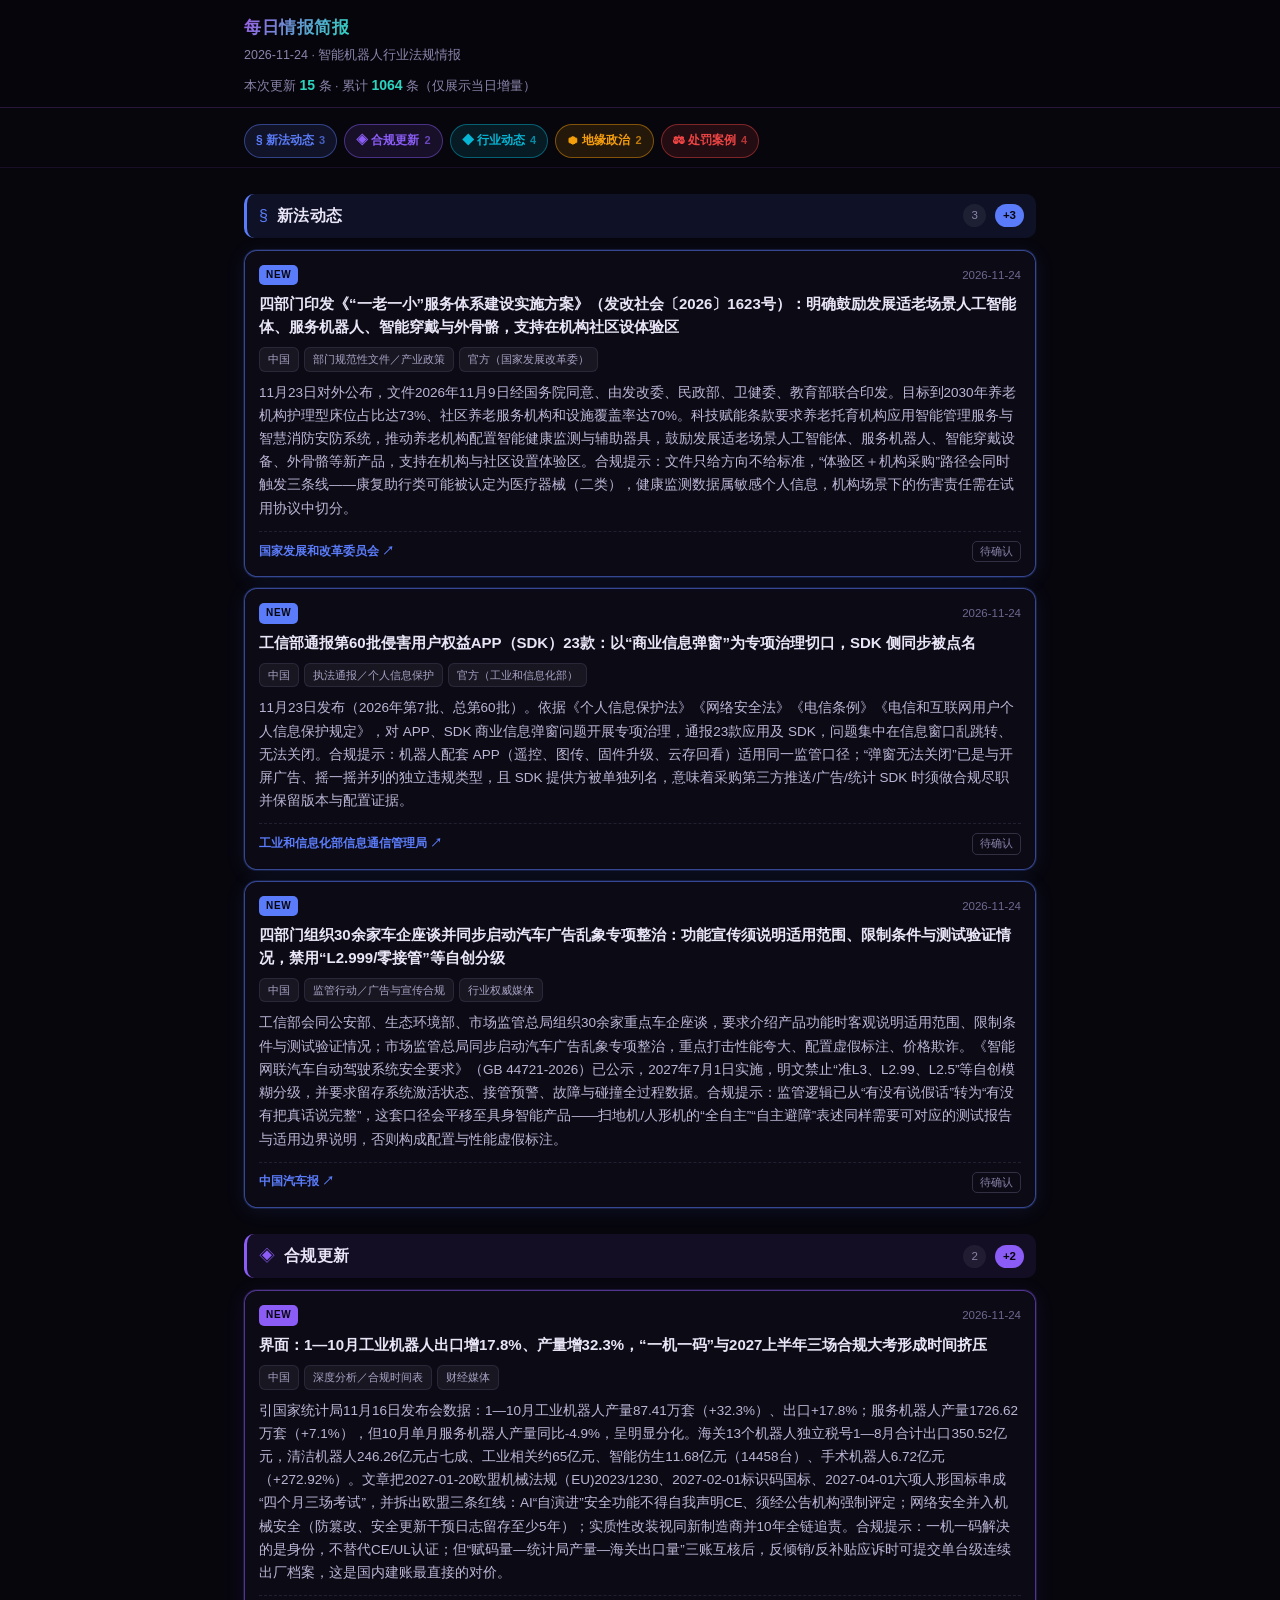
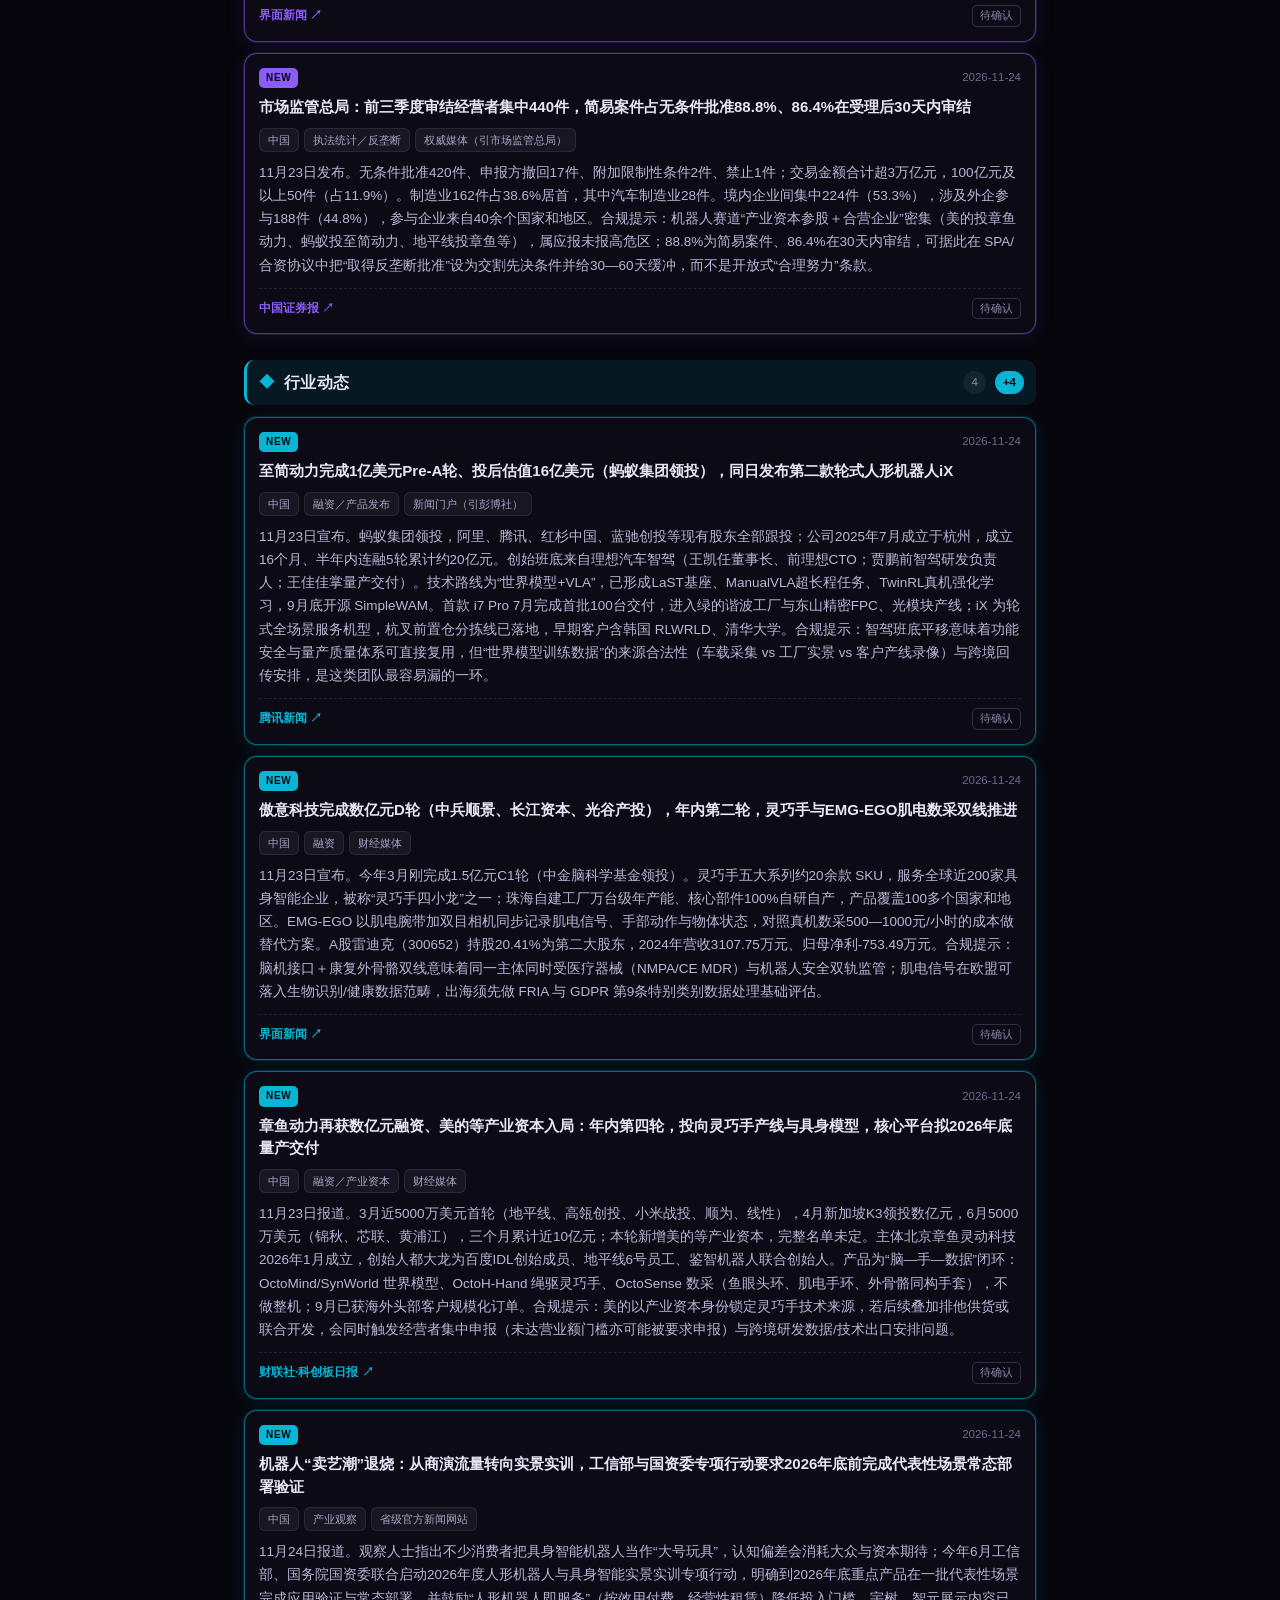
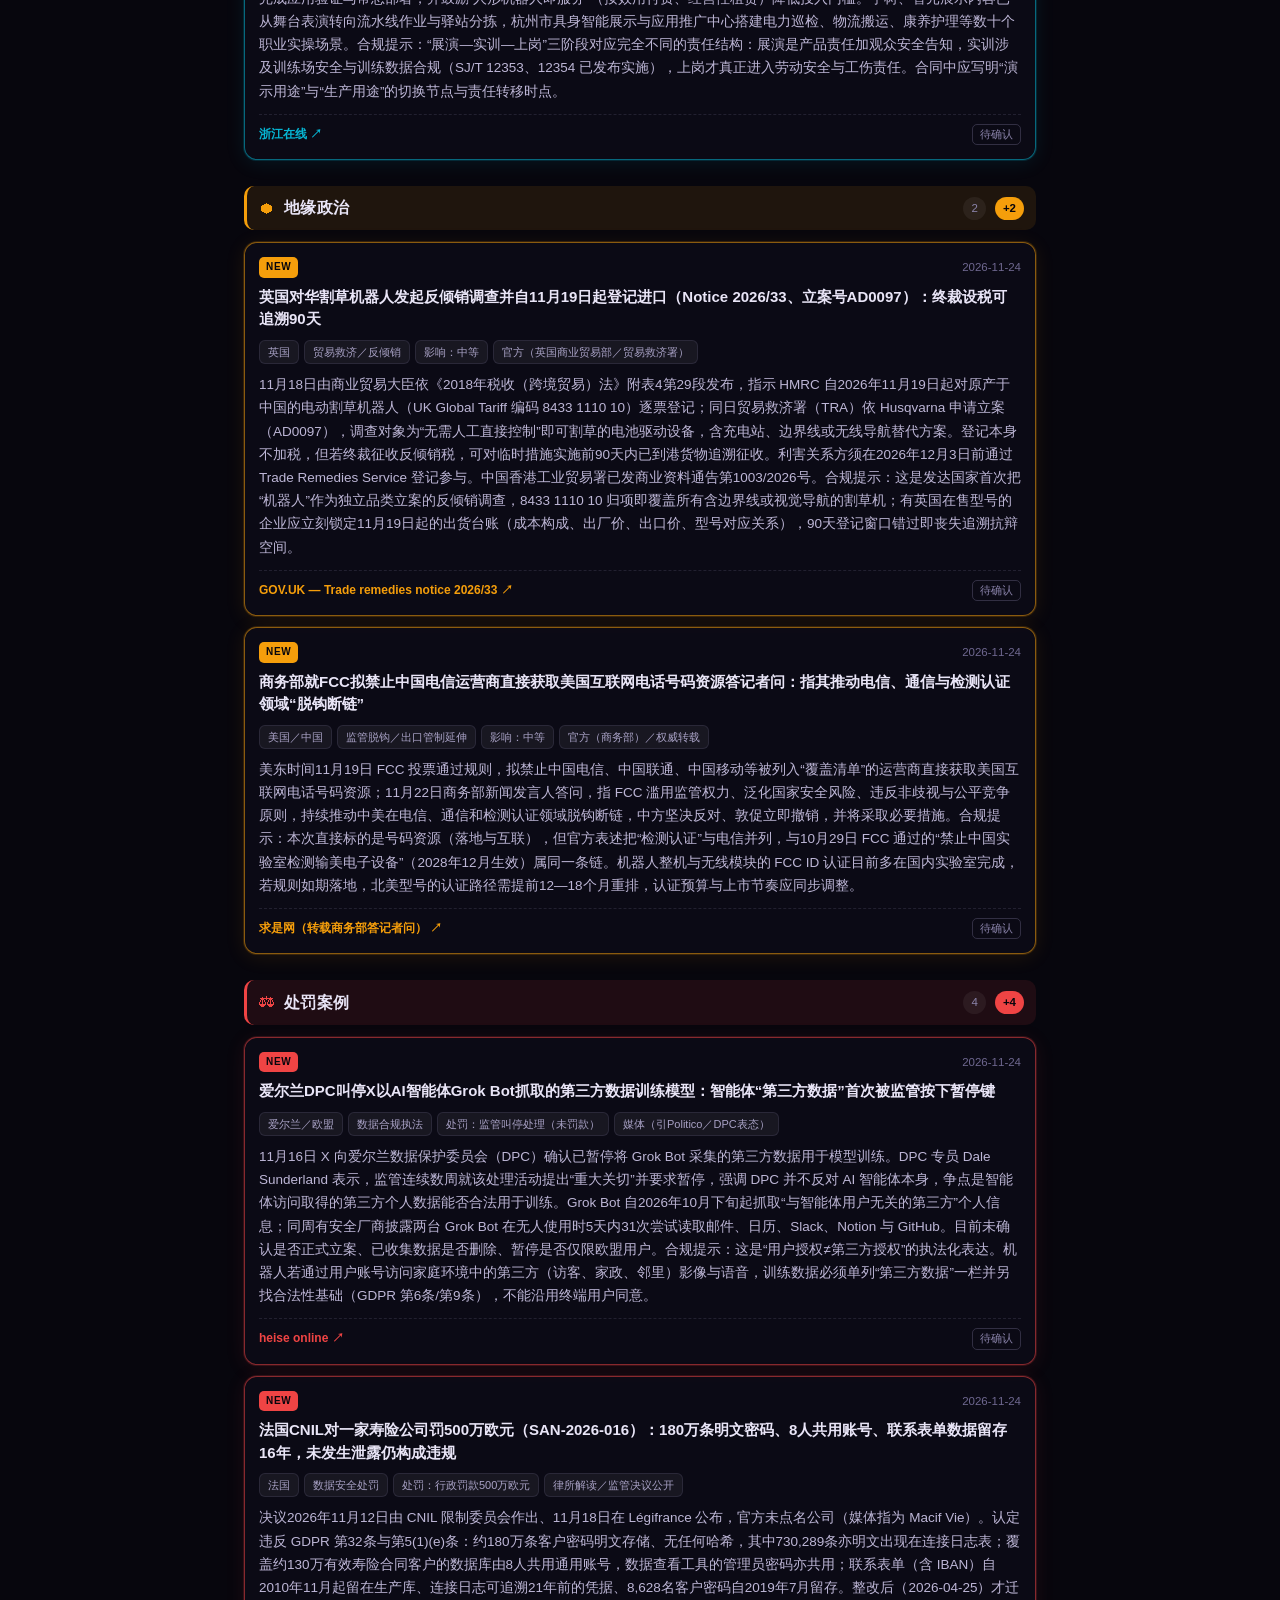
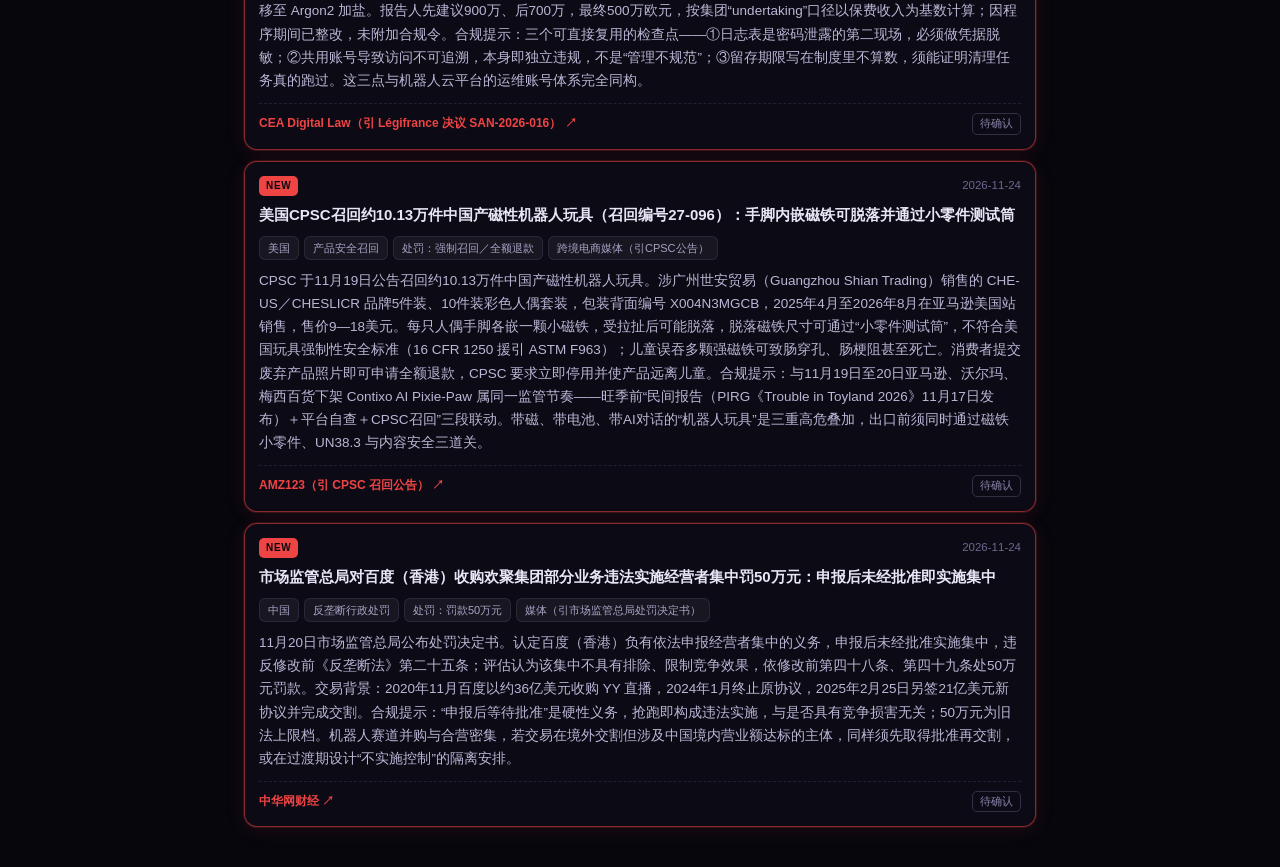
==== commit 403de814: "daily intel auto-update 2026-11-24" ====
--- a/daily-brief.html
+++ b/daily-brief.html
@@ -3,7 +3,7 @@
 <head>
 <meta charset="utf-8">
 <meta name="viewport" content="width=device-width,initial-scale=1">
-<title>每日情报简报 · 2026-11-23 · 智能机器人行业法规情报</title>
+<title>每日情报简报 · 2026-11-24 · 智能机器人行业法规情报</title>
 <style>
 *{box-sizing:border-box;-webkit-tap-highlight-color:transparent}
 body{margin:0;background:#07060d;color:#e9e5f7;
@@ -91,11 +91,11 @@
 <body>
 <header class="top"><div class="wrap">
 <div class="t">每日情报简报</div>
-<div class="d">2026-11-23 · 智能机器人行业法规情报</div>
-<div class="meta">本次更新 <b>15</b> 条 · 累计 <b>1049</b> 条（仅展示当日增量）</div>
+<div class="d">2026-11-24 · 智能机器人行业法规情报</div>
+<div class="meta">本次更新 <b>15</b> 条 · 累计 <b>1064</b> 条（仅展示当日增量）</div>
 </div></header>
 <nav class="nav"><div class="wrap"><a class="nav-chip" href="#b-regulations" style="--bc:#5b7cfa">§ 新法动态<i>3</i></a><a class="nav-chip" href="#b-updates" style="--bc:#8b5cf6">◈ 合规更新<i>2</i></a><a class="nav-chip" href="#b-industry" style="--bc:#06b6d4">◆ 行业动态<i>4</i></a><a class="nav-chip" href="#b-geo" style="--bc:#f59e0b">⬢ 地缘政治<i>2</i></a><a class="nav-chip" href="#b-cases" style="--bc:#ef4444">⚖ 处罚案例<i>4</i></a></div></nav>
-<main class="wrap"><section class="board" id="b-regulations" style="--bc:#5b7cfa"><header class="board-head"><span class="bi">§</span><h2>新法动态</h2><span class="count">3</span><span class="count new">+3</span></header><div class="cards"><article class="card is-new" data-date="2026-11-23"><div class="card-top"><span class="badge-new">NEW</span><span class="date">2026-11-23</span></div><h3 class="title">国家数据局正式启动具身智能数据国家标准研制：“十五五”期间将陆续形成 20 余项专项国标，同步开展标准试点验证</h3><div class="chips"><span class="chip">中国</span><span class="chip">标准 / 数据要素</span><span class="chip">官方发布</span></div><p class="summary">11-22 国家数据局披露，具身智能数据国家标准研制正式启动，“十五五”期间将陆续形成 20 余项专项国家标准，同步开展标准试点验证，未来支撑人形机器人、特种作业机器人、工业协作机械臂等多类应用场景落地。**判断：这是继 11-16 工信部 30 号公告（SJ/T 12353—12357 五项行标）之后，数据侧从“行业标准”升格到“国家标准”的关键一步——行标可由企业自愿采用，国标一旦被行政规章或采购文件引用即产生事实约束力。** 对法务的三点含义：①训练数据的采集口径、质量评价方法将逐步统一，“数据来源合法”在《生成式人工智能服务管理暂行办法》第 7 条下的举证标准会被标准化，过去靠自建数据集“口径自证”的空间收窄；②试点验证意味着标准落地前存在窗口期，企业应争取进入试点或至少在征求意见阶段提交本企业采集规范的对应条款；③“数据可交易、可评价”是标准化的必然结果，将直接推动训练数据资产入表与产权登记，跨境时同时触发数据出境与出口管制的双重审查。</p><div class="card-foot"><a class="src" href="https://www.nda.gov.cn/sjj/swdt/mtsy/1122/20261122201646034268538_pc.html" target="_blank" rel="noopener">国家数据局（央视《新闻联播》11-22 报道） ↗</a><span class="verify">待确认</span></div></article><article class="card is-new" data-date="2026-11-23"><div class="card-top"><span class="badge-new">NEW</span><span class="date">2026-11-23</span></div><h3 class="title">上海通过全国首部营商网络环境专项政府规章《上海市优化营商网络环境若干规定》：涉企侵权信息建立平台共享联动机制，统一同类信息处置标准</h3><div class="chips"><span class="chip">中国（上海）</span><span class="chip">地方规章 / 网络环境</span><span class="chip">官方发布</span></div><p class="summary">2026 年 11 月，上海市政府常务会议审议通过《上海市优化营商网络环境若干规定》，为全国首部营商网络环境专项政府规章，已列入本年度市政府立法工作计划正式项目。起草过程依托长宁区虹桥街道古北市民中心（全国首批网络立法联系点）收集企业意见，直接回应“多头投诉、重复举证、平台处置滞后”三大痛点，并写入“鼓励属地网络平台建立涉企侵权信息共享联动机制，统一同类信息处置标准，在网络侵权信息的预警、识别、处置等方面加强合作，联动采取必要措施”。同期披露的另一条立法反馈：茶姬（上海）就《个人信息出境认证办法》征求意见提出“缺少续期规定”，被第八条第二款采纳，明确“到期如需继续使用，应在届满前 6 个月提出申请”。**对出海企业的价值：机器人产品在海外常遭遇测评类负面内容与竞品抹黑，过去只能逐案发函，本规章把处置机制化，可作为品牌保护 SOP 的本地依据；同时“届满前 6 个月申请续期”是个人信息出境认证的硬时点，跨境业务合规日历必须前置锁定，漏掉即出现认证断档。**</p><div class="card-foot"><a class="src" href="https://www.shanghai.gov.cn/nw4411/20261123/c05e1d2506e14a3cac6b2a3605009c95.html" target="_blank" rel="noopener">上海市人民政府（解放日报、澎湃新闻 11-23 报道） ↗</a><span class="verify">待确认</span></div></article><article class="card is-new" data-date="2026-11-23"><div class="card-top"><span class="badge-new">NEW</span><span class="date">2026-11-23</span></div><h3 class="title">网安标委就《网络安全标识 消费类智能门锁安全要求》等 3 项网络安全标准实践指南公开征求意见：“网络安全标识+安全分级”治理工具向消费级智能硬件延伸</h3><div class="chips"><span class="chip">中国</span><span class="chip">标准 / 网络安全标识</span><span class="chip">官方发布</span></div><p class="summary">11-20 全国网络安全标准化技术委员会发布通知，就《网络安全标识 消费类智能门锁安全要求》等 3 项网络安全标准实践指南公开征求意见。**脉络梳理：11-13 网安标委刚下达 14 项网络安全推荐性国家标准计划（含具身智能安全指南、AI 拟人化互动安全、个人信息保护负责人等制定项目，网安秘字〔2026〕128 号），11-20 随即以“实践指南”形式先在消费类智能门锁上试点“网络安全标识”制度。实践指南不设强制效力，但通常是国标的先行试验田，且“标识”一旦与电商平台准入、政府采购挂钩即产生实质门槛。** 对机器人企业的启示：家用与消费级机器人（扫地、陪伴、教育、外骨骼）是下一批被纳入标识逻辑的高概率对象；产品说明书与宣传页上的“安全能力宣称”（如防黑、隐私保护等级）须提前与可测评项逐条对齐，否则在标识制度落地后既面临不符合标识要求的行政风险，也构成《广告法》《反不正当竞争法》下的虚假宣传，属于典型的“一句话两头挨打”。</p><div class="card-foot"><a class="src" href="https://www.tc260.org.cn/tc260/tzgg/202611/b713a5af222043d2afdeee8300078a11.shtml" target="_blank" rel="noopener">全国网络安全标准化技术委员会（TC260） ↗</a><span class="verify">待确认</span></div></article></div></section><section class="board" id="b-updates" style="--bc:#8b5cf6"><header class="board-head"><span class="bi">◈</span><h2>合规更新</h2><span class="count">2</span><span class="count new">+2</span></header><div class="cards"><article class="card is-new" data-date="2026-11-23"><div class="card-top"><span class="badge-new">NEW</span><span class="date">2026-11-23</span></div><h3 class="title">人民日报海外版聚焦具身智能机器人应用技术员：浙江创新中心 184 名正式员工、全国人才缺口百万级，而该职业尚无成熟培养路径</h3><div class="chips"><span class="chip">中国（浙江）</span><span class="chip">劳动合规 / 新职业</span><span class="chip">新闻媒体</span></div><p class="summary">11-23《人民日报海外版》报道具身智能机器人应用技术员这一新职业。数据：浙江人形机器人创新中心该岗位正式员工 184 人、含实习生 200 余人；有调研显示中国具身智能人才缺口已达百万级，而该职业作为新职业尚无现成培养路径，从业者的具体工作技能“都是自己在摸索中习得”。政策侧：2026 年 6 月工信部与国务院国资委联合启动人形机器人与具身智能实景实训专项行动，明确年底带动形成万台级规模落地能力；浙江省人力社保厅、省总工会联合开展具身智能机器人应用技术员示范培训。**劳动合规风险清单（目前均无国家职业标准与技能等级认定兜底，只能靠企业自建规则）：①岗位说明书与技能矩阵缺失，绩效考核与不胜任解除的举证基础薄弱；②培训服务期协议——企业投入的实训成本能否约定服务期与违约金，须严格按《劳动合同法》第 22 条“专项培训费用+专业技术培训”要件设计，内部岗位培训难以主张；③竞业限制范围必须圈定到训练数据、标注规范与模型调参 know-how，笼统写“机器人相关业务”在多数地区会被认定过宽；④实训期间操作机器人造成的人身伤害与第三方损害，工伤认定与对外责任的内部追偿路径须在书面文件中预先切分。**</p><div class="card-foot"><a class="src" href="https://www.chinanews.com/cj/2026/11-23/10736244.shtml" target="_blank" rel="noopener">人民日报海外版（中国新闻网转载，2026-11-23 第 05 版） ↗</a><span class="verify">待确认</span></div></article><article class="card is-new" data-date="2026-11-23"><div class="card-top"><span class="badge-new">NEW</span><span class="date">2026-11-23</span></div><h3 class="title">华为云 CloudRobo-WM1.2 走“分层开源”路线：权重与推理代码开源、训练框架与 WAM 算力代码库定向开放，业内称国产算力路线选择率约 80%</h3><div class="chips"><span class="chip">中国</span><span class="chip">产业生态 / 标准</span><span class="chip">新闻媒体</span></div><p class="summary">11-23 中国经济网报道，华为云具身世界模型 CloudRobo-WM1.2 采取分层开源：模型权重与推理代码对外开源，训练框架工程代码与 WAM 昇腾算力代码库则面向核心合作伙伴定向开放，覆盖从模型开发到算力调优的主要环节；华为云具身产品线总裁、具身智能 Lab 主任吴小东称投入模型研发“不是为了与伙伴竞争”。业内称该路线在国产算力中已获约 80% 选择率。文章提出的关键判断：当一套模型同时定义了表征方式（PPA 多模态世界表征，融合 RGB/语义/深度/点云并引入未来多模态预测监督）、动作生成路径（世界模型原生 DualAct 双通路）与推理模式（World/Expert Action 与 Joint/Action-only 四种可组合弹性推理），行业的工程化范式就被预先框定，开源于是成为事实标准制定的路径。**法务视角（分层开源=两套权利边界并存）：①对外开源的权重与推理代码按开源许可处理，须核查许可证类型与商用限制、专利 retaliation 条款；②定向开放的训练框架与算力代码库属“名为开放、实为附条件许可”，典型陷阱是算力绑定（要求跑在指定昇腾云）、衍生模型回授（改进须回授）、以及超出许可范围的使用即构成违约而非侵权——救济路径完全不同；③后续融资、并购与出海的技术尽调中，须能清晰证明“哪部分代码按哪份许可取得”，否则模型权属链条断裂。**</p><div class="card-foot"><a class="src" href="https://www.ce.cn/cysc//newmain/yc/jsxw/202611/t20261123_3302264.shtml" target="_blank" rel="noopener">中国经济网（2026-11-23） ↗</a><span class="verify">待确认</span></div></article></div></section><section class="board" id="b-industry" style="--bc:#06b6d4"><header class="board-head"><span class="bi">◆</span><h2>行业动态</h2><span class="count">4</span><span class="count new">+4</span></header><div class="cards"><article class="card is-new" data-date="2026-11-23"><div class="card-top"><span class="badge-new">NEW</span><span class="date">2026-11-23</span></div><h3 class="title">纽氏达特提交注册：具身智能收入一年增 12.4 倍至 9662 万元，主力减速器单价两年腰斩、毛利率降 7.44 个百分点</h3><div class="chips"><span class="chip">中国（山东淄博）</span><span class="chip">资本市场 / 供应链</span><span class="chip">新闻媒体（引深交所招股说明书及审核问询回复）</span></div><p class="summary">行星减速器厂商纽氏达特（淄博）11-13 创业板过会后，深交所于 11-15 将审核状态更新为“提交注册”，拟募资 8.23 亿元，主要投向年产 150 万台精密行星减速机及模组智能制造基地。招股书关键数据：①收入——具身智能机器人领域 2023 年 30.70 万元、2024 年 723.56 万元、2025 年 9662.82 万元（同比 +1235.46%，占主营 19.47%），2026 上半年 5938.91 万元（同比 +315.17%）；②客户——2025 年智元创新为第一大客户（3702.15 万元、占主营 7.46%），优必选第三（2448 万元、占 4.93%），另覆盖众擎、逐际动力、傅利叶、璇玑动力，关节模组客户包括星尘智能、鹿明、自变量；③价格——主力 50—240mm 减速器单价由 780.04 元降至 703.78 元，具身领域均价 2024 年 1256 元→2025 年 849 元→2026 上半年 598 元（两年腰斩）；④利润——综合毛利率 55.49%→48.05%，2025 年单年降约 4.55 个百分点，而可比公司均值仅降 0.39 个百分点；2025 年扣非归母净利 1.46 亿元仍低于 2023 年的 1.72 亿元；加权平均 ROE 33.31%→13.81%。**法务提示：招股书自认对部分头部客户“给予了更加优惠的价格”，此类表述历来是上市审核中价格公允性、关联交易与收入真实性的问询高发点；对整机厂的反向启示是上游正在用毛利换份额，长协锁价条款与最惠客户（MFN）条款的谈判窗口正在打开，但须注意 MFN 条款在反垄断法下可能被认定为纵向价格限制的敏感点。注册尚未生效，最终以注册稿与上市公告书为准。**</p><div class="card-foot"><a class="src" href="http://mp.weixin.qq.com/s?__biz=Mzk0MjQxMDY1Mg==&amp;mid=2247506076&amp;idx=1&amp;sn=a4bc44c1e04ec46827de9091cdc4c68b&amp;chksm=c381626a3dcf9de4936bc44e2017bff03098b13ea1d0c3617b21bcd33c343c713fb492597e1d#rd" target="_blank" rel="noopener">具身智能行业日报（汇编深交所招股书与问询回复，2026-11-21） ↗</a><span class="verify">待确认</span></div></article><article class="card is-new" data-date="2026-11-23"><div class="card-top"><span class="badge-new">NEW</span><span class="date">2026-11-23</span></div><h3 class="title">台州公安 92.5 万元智能化装备采购中标：宇树人形 G1 EDU 单价 25.75 万元首次低于四足 A2W 的 45.1 万元，价格排序彻底倒挂</h3><div class="chips"><span class="chip">中国（浙江台州）</span><span class="chip">政府采购 / 价格基准</span><span class="chip">政府采购公告（行业日报汇编）</span></div><p class="summary">11-21 16:06，中国政府采购网浙江分网发布台州市公安局巡特警支队智能化装备采购项目中标公告：中国电信股份有限公司台州分公司以总价 92.5 万元中标，评审总得分 82.93。可逐项对上的明细：警用四足机器人宇树 A2W-DZ01 1 台 45.1 万元；警用人形机器人宇树 G1 EDU-标准版 1 台 25.75 万元；充电桩（宇树定制）3.25 万元；双光云台（视频图传）2.3 万元；通讯模块 2.6 万元；RTK 及余项若干。**信号价值：人形（25.75 万）比四足（45.1 万）便宜近一半，与两年前的市场排序完全倒挂——这说明人形本体的规模化降本已经跑在四足前面，也意味着“人形必然更贵”的定价假设在预算编制与保险定价中都已失效。** 合规视角两条：①政府采购中标价是可公开检索的“公允价格”证据，在出口价格承诺、反倾销应诉的正常价值抗辩中可直接援引，比企业自证更有说服力；②公安场景叠加警用装备管理、数据回传与保密要求，投标文件的资质证明与数据处理条款是废标高发区，尤其“视频图传+云台”涉及警用图像数据，须核查是否要求专网接入与本地化存储。</p><div class="card-foot"><a class="src" href="http://mp.weixin.qq.com/s?__biz=Mzk0MjQxMDY1Mg==&amp;mid=2247506076&amp;idx=1&amp;sn=a4bc44c1e04ec46827de9091cdc4c68b&amp;chksm=c381626a3dcf9de4936bc44e2017bff03098b13ea1d0c3617b21bcd33c343c713fb492597e1d#rd" target="_blank" rel="noopener">中国政府采购网浙江分网（行业日报汇编，2026-11-21 16:06 公告） ↗</a><span class="verify">待确认</span></div></article><article class="card is-new" data-date="2026-11-23"><div class="card-top"><span class="badge-new">NEW</span><span class="date">2026-11-23</span></div><h3 class="title">南京市具身智能机器人训练场投用：约 5000 平方米三大功能分区，每天约三四家企业十几台设备进场测试，二期规划 1:1 复刻矿山电力巡检</h3><div class="chips"><span class="chip">中国（江苏南京）</span><span class="chip">基础设施 / 训练场</span><span class="chip">新闻媒体</span></div><p class="summary">11-23 新华日报报道，南京市具身智能机器人训练场于近期投用，面积约 5000 平方米，设标准化多地形区、组合实景区、智慧互动开放区三大功能分区，复刻工厂、城市运维、应急作业等真实应用环境；目前每天约有三四家企业、十几台设备进场测试，二期规划包含矿山电力巡检的 1:1 实景搭建。东南大学数学学院副院长许文盈判断：竞争焦点已从本体运动稳定性、动作完成度，转向“真实数据是否够用、模型能否泛化、场景是否愿意开放”。企业侧反馈：元启智动称过去自行在公园道路找场地“收集一个月都不完整”，训练场解决了场景参数与场地时间成本。**法务视角（公共训练场把数据采集从“自建”转为“第三方场地”，产生三类典型条款缺口）：①采集数据的权属与二次使用授权——场地方是否对场内产生的数据主张共有或优先使用权，须在进场协议中排除；②场内第三方影像的个人信息处理依据——复刻厂区与城市场景必然摄入路人、作业人员，须明确由谁承担告知同意义务与个保影响评估；③测评结果用于宣传时的真实性举证——训练场出具的“能力画像”若被用于对外营销，其测试条件、样本量与失败率必须一并披露，只报成功率属于选择性披露。**</p><div class="card-foot"><a class="src" href="https://xh.xhby.net/pad/con/202611/23/content_1608228.html" target="_blank" rel="noopener">新华日报（2026-11-23） ↗</a><span class="verify">待确认</span></div></article><article class="card is-new" data-date="2026-11-23"><div class="card-top"><span class="badge-new">NEW</span><span class="date">2026-11-23</span></div><h3 class="title">机器人训练成本迎变局：SuperMimic 用可微世界模型在单张 GPU 训练约 3 小时，超越 128 张 GPU×7 天的对照模型，GPU 小时数不足千分之一</h3><div class="chips"><span class="chip">全球 / 中国</span><span class="chip">技术成本 / 训练范式</span><span class="chip">新闻媒体</span></div><p class="summary">11-23 中国经营报报道，CoRL2026 上加州大学伯克利分校团队展示 SuperMimic：引入可微世界模型，在单张 GPU 上训练约 3 小时，即在特定人形机器人动作跟踪基准上超越使用 128 张 GPU、历时 7 天训练的对照模型，GPU 小时数不足其千分之一，并已在宇树 G1 上实现部分动作真机迁移。技术路径三步：物理仿真器执行动作记录状态→训练可微世界模型学习动作与物理状态的映射→在世界模型中预测并利用梯度反馈优化控制策略；世界模型推演速度达 MuJoCo Warp 的 10 倍以上、最高 62 倍。业内称目前训练耗时“按天计算，按小时算已经算快”。企业侧，智元、Sharpa、大晓分别走仿真预训练、世界模型、部署后持续学习路线。**法律含义（壁垒位移）：当算力从“护城河”退化为“可采购的公共品”，竞争壁垒转向数据与场景授权，技术合同的重心随之改变——①“算力绑定条款”（必须跑在指定云/芯片）的议价价值下降，而训练数据授权（来源合法性、地域、期限、衍生模型权利）成为尽调核心；②世界模型可复用意味着同一套模型可跨项目反复变现，许可协议中的“使用范围/次数/衍生作品”定义必须重写，按“项目”授权的旧模板会严重低估标的；③跨境训练叠加数据出境安全评估与出口管制的“远程算力访问”审查，两条线并行，缺一即断。**</p><div class="card-foot"><a class="src" href="https://k.sina.com.cn/article_1650111241_625ab30902001i9ea.html" target="_blank" rel="noopener">中国经营报（新浪财经转载，2026-11-23） ↗</a><span class="verify">待确认</span></div></article></div></section><section class="board" id="b-geo" style="--bc:#f59e0b"><header class="board-head"><span class="bi">⬢</span><h2>地缘政治</h2><span class="count">2</span><span class="count new">+2</span></header><div class="cards"><article class="card is-new" data-date="2026-11-23"><div class="card-top"><span class="badge-new">NEW</span><span class="date">2026-11-23</span></div><h3 class="title">英欧峰会：英国顶住压力拒绝跟随欧盟对华电动车加税，欧盟以“欧洲制造”原产地规则反制，要求除电池外 70% 零部件价值来自欧盟</h3><div class="chips"><span class="chip">欧盟 / 英国</span><span class="chip">贸易壁垒 / 关税与原产地规则</span><span class="chip">影响：中等</span><span class="chip">新闻媒体</span></div><p class="summary">11-20 英欧峰会在布鲁塞尔举行。欧盟要求英国将中国电动汽车关税提高到与欧盟同等水平（最高约 45%），否则英国汽车业不得享受“欧洲制造”待遇（公共采购、企业配车补贴、欧盟供应链准入）；法国、德国明确将“关税、政府补贴、外资审查三项立场看齐”作为给予英国汽车业优惠的前提。英国商务大臣雷诺兹公开拒绝，称贸易决策基于英国自身经济利益；英国驻华使馆层面，中方表示“坚决反对”并将“作出相应回应”。数据背景：欧盟对华纯电在 10% 基础关税上叠加 7.8%—35.3% 反补贴税（上汽合计 45.3%、比亚迪 17%、吉利 18.8%）；英国脱欧后保留独立关税主权，仅征 10%，中国品牌在英份额在截至 2026-10 的一年内翻倍至 17.8%，奇瑞 Jaecoo 7 拿下 10 月全英单车型销冠；奇瑞与日产签署谅解备忘录，自 2027 财年起由桑德兰工厂一号产线代工整车（厂产权与设备仍归日产，桑德兰 2025 年开工率仅 45.5%）。**关键判断：欧盟的关税工具已接近失效（价差被英国关税洼地直接兑现为终端价格），于是把压力从“税率层”转移到“原产地规则层”。“欧洲制造”要求享受公共支持与采购资格的电动车原则上在欧盟境内组装、除电池外至少 70% 零部件价值来自欧盟——这对中国车企的本地化率核算、BOM 级溯源与供应商国别台账提出硬性要求，且核算口径由欧盟定义，属于典型的“规则成本高于关税成本”。对机器人出海是同构风险：欧盟正在用《净零工业法案》+ 外国补贴审查 + 本地含量要求复制同一套打法。**</p><div class="card-foot"><a class="src" href="https://news.qq.com/rain/a/20261121A06WVW00" target="_blank" rel="noopener">腾讯新闻（综合网通社、路透社、《金融时报》报道） ↗</a><span class="verify">待确认</span></div></article><article class="card is-new" data-date="2026-11-23"><div class="card-top"><span class="badge-new">NEW</span><span class="date">2026-11-23</span></div><h3 class="title">欧盟对华混动汽车设四年进口配额（首年 35 万辆、逐年增 6%、最快 12-01 实施），中国车企转增程式 EREV 规避，但反规避调查风险高悬</h3><div class="chips"><span class="chip">欧盟</span><span class="chip">贸易壁垒 / 进口配额</span><span class="chip">影响：严重</span><span class="chip">新闻媒体</span></div><p class="summary">据《日经亚洲》11-20 报道，欧盟于 10 月与中方达成协议，计划对进口混合动力汽车实施为期四年的配额限制：第一年配额 35 万辆，第二年起逐年增加 6%，相关措施最快于 12-01 开始实施。由于增程式电动车（EREV）采用不同的动力系统，可能不被纳入上述配额口径，中国车企正计划加大 EREV 出口以规避限制：小鹏表示正密切关注欧盟监管政策；理想计划在欧洲推出纯电动及增程式车型；获 Stellantis 支持的零跑已在欧洲推出 C10 与 B10 增程 SUV；获华为支持的问界正在评估 2027 年向欧洲推出更多车型。业内提示：EREV 仍可能受欧盟现有反补贴关税影响，转换动力系统只能部分避开新配额。**关键判断：这是欧盟首次从“税率工具”转向“数量工具”——配额意味着出口数量本身成为稀缺的许可资源，必须在年度商业计划中前置分配，且配额通常按“先到先得”或“历史份额”分配，晚进入者直接被挤出。更需警惕的是“改动力形式规避”的定性风险：欧盟反规避（circumvention）调查的构成要件是“改变产品特性但未改变实质、且规避措施目的明显”，一旦立案，可对措施生效前的进口追溯征税，追征敞口远大于配额本身的机会成本。对机器人出海的方法论启示：面对欧盟的数量型或规则型壁垒，产品改型（如把具身形态改为固定式工业臂以规避 FCC 对移动机器人的限制）在短期内有效，但只要被认定为“规避”，追溯征罚的杠杆远高于正面合规成本——这是必须提前写进出海决策模型的判断。**</p><div class="card-foot"><a class="src" href="https://www.beloud.com/news/148470911" target="_blank" rel="noopener">大纪元（编译《日经亚洲》2026-11-20 报道） ↗</a><span class="verify">待确认</span></div></article></div></section><section class="board" id="b-cases" style="--bc:#ef4444"><header class="board-head"><span class="bi">⚖</span><h2>处罚案例</h2><span class="count">4</span><span class="count new">+4</span></header><div class="cards"><article class="card is-new" data-date="2026-11-23"><div class="card-top"><span class="badge-new">NEW</span><span class="date">2026-11-23</span></div><h3 class="title">越南对涉华冷轧不锈钢板启动反倾销调查：与日本 11-02 终裁（大陆 27.7%/其他 42.1%）形成东亚双市场叠加</h3><div class="chips"><span class="chip">越南（涉华）</span><span class="chip">反倾销</span><span class="chip">处罚类型：反倾销</span><span class="chip">机关：越南工贸部（竞争与消费者保护局）</span><span class="chip">处罚：立案调查阶段（尚未征税）</span><span class="chip">官方发布（中国贸易救济信息网转载）</span></div><p class="summary">11-20 越南对原产于中国的冷轧不锈钢板启动反倾销调查。与 11-02 日本对华镍系冷轧不锈钢终裁（中国大陆 5 家企业 27.7%、其他 42.1%，征税五年）叠加，同一品类在东亚两个主要市场同时受压。程序要点：越南调查问卷的答卷期限通常较短（约 30 天），逾期即依“可得事实”从高认定；正常价值认定对替代国选择高度敏感，抗辩窗口极窄，须在立案后首轮答卷即完整提交成本构成，事后再补几乎没有空间。与机器人行业的上游传导：冷轧不锈钢经“结构件—机柜—底盘—导轨”路径进入机器人本体 BOM，虽非核心件，但在出口定价与成本模型中应单列关税敏感项。出口企业如存在经越南转口或第三国加工的安排，须同步评估是否触发原产地规则与反规避审查，避免“为省一道关税而承担追溯征税”。</p><div class="card-foot"><a class="src" href="https://cacs.mofcom.gov.cn/cacscms/article/ckys?articleId=189842&amp;type=" target="_blank" rel="noopener">中国贸易救济信息网（商务部） ↗</a><span class="verify">待确认</span></div></article><article class="card is-new" data-date="2026-11-23"><div class="card-top"><span class="badge-new">NEW</span><span class="date">2026-11-23</span></div><h3 class="title">澳大利亚对华结构木材启动反倾销与反补贴双反调查：立案后 7 日内未登记“合作出口商”即适用最高档“所有其他”税率</h3><div class="chips"><span class="chip">澳大利亚（涉华）</span><span class="chip">双反</span><span class="chip">处罚类型：反倾销 / 反补贴</span><span class="chip">机关：澳大利亚反倾销委员会（ADC）</span><span class="chip">处罚：立案调查阶段（尚未征税）</span><span class="chip">官方发布（中国贸易救济信息网转载）</span></div><p class="summary">11-16 澳大利亚对进口自中国的结构木材（structural timber）启动反倾销与反补贴（双反）调查。程序要点（本轮最易踩的坑）：澳方立案后须在极短期限内完成“合作出口商”（cooperating exporter）身份登记与问卷提交，逾期未登记者将被适用“所有其他”税率——通常为最高档，且该认定在整个措施期内不可逆。实体要点：补贴项目认定上，ADC 对“产业结构调整计划”（SIA）类政策性支持的门槛设定较低，一旦认定某项补贴存在即按“可得事实”从高计算，企业在应诉中必须逐项提供“未获益”证据，而非仅主张整体未受益。方法论价值：与 11-20 越南冷轧不锈钢立案并读，可见中国出口企业当前面临的是“发达经济体（澳/欧/美，规则密集、程序极快）+ 新兴市场（越/印尼/巴西，问卷短、替代国敏感）”两条并行的应诉战线，且两类的首个致命节点都不是实体抗辩，而是程序时限（登记、答卷、抽样答复）。这类“程序性失权”最应该做成台账自动化提醒，而不是靠律师记忆。</p><div class="card-foot"><a class="src" href="https://cacs.mofcom.gov.cn/cacscms/article/ckys?articleId=189791&amp;type=" target="_blank" rel="noopener">中国贸易救济信息网（商务部） ↗</a><span class="verify">待确认</span></div></article><article class="card is-new" data-date="2026-11-23"><div class="card-top"><span class="badge-new">NEW</span><span class="date">2026-11-23</span></div><h3 class="title">上海首例利用 AI 伪造签名盗用大模型算力案宣判：批量注册账号、伪造签名非法调用接口 29 万余次并转售，以非法获取计算机信息系统数据罪获刑</h3><div class="chips"><span class="chip">中国（上海）</span><span class="chip">数据违规 / 刑事</span><span class="chip">处罚类型：刑事（非法获取计算机信息系统数据罪）</span><span class="chip">机关：上海市徐汇区人民法院（徐汇区检察院公诉）</span><span class="chip">处罚：判处刑罚（公开报道未披露具体刑期）</span><span class="chip">新闻媒体（法院与检察机关公开通报）</span></div><p class="summary">2026 年 11 月初，上海市徐汇区法院审理一起利用 AI 工具非法调用平台接口案：被告借助 AI 批量注册账号、伪造签名，非法调用平台接口 29 万余次，并低价转售相关服务，最终以非法获取计算机信息系统数据罪获刑。承办检察官分析指出，AI 的普及正在大幅拉低此类犯罪门槛——过去需要相当技术能力才能突破的防护，如今一个略懂技术的人借助 AI 即可低成本实现；这是上海首例利用 AI 伪造签名、盗用大模型算力的案件。**判决确立的三条规则：①算力是受法律保护的资源；②接口调用必须获得授权；③“只是搬运接口”不是免责的挡箭牌。** 同批披露的上海司法实践还包括 AI“洗稿”牟利、人工智能领域侵犯商业秘密、AI 陪伴软件违法生成淫秽内容等案件。对机器人企业的直接含义：机器人云平台的接口（遥操作、数据回传、模型推理、OTA 升级）属于同一类受保护对象，必须落实调用鉴权、频率限制、签名校验与异常行为检测；更隐蔽的风险在采购端——向第三方“数据采集/标注”服务商采购数据时，若其数据系通过破解接口或伪造签名获得，采购方可能被认定为共犯，至少承担民事连带责任。因此供应商准入清单中必须增加“数据来源合法性声明+接口授权凭证”两项，并在合同中设置来源瑕疵的赔偿与解除条款。</p><div class="card-foot"><a class="src" href="https://www.thepaper.cn/newsDetail_forward_34534885" target="_blank" rel="noopener">解放日报（上海市政府门户转载）、澎湃新闻（2026-11-23） ↗</a><span class="verify">待确认</span></div></article><article class="card is-new" data-date="2026-11-23"><div class="card-top"><span class="badge-new">NEW</span><span class="date">2026-11-23</span></div><h3 class="title">美国 ITC 就对特定动态随机存取存储器（DRAM）发布 337 调查公告：排除令可能连带波及含该部件的下游整机</h3><div class="chips"><span class="chip">美国</span><span class="chip">知识产权 / 337</span><span class="chip">处罚类型：337 调查（进口排除令风险）</span><span class="chip">机关：美国国际贸易委员会（ITC）</span><span class="chip">处罚：调查阶段（尚未作出救济裁定）</span><span class="chip">官方发布（中国贸易救济信息网转载）</span></div><p class="summary">11-20 美国 ITC 发布对特定动态随机存取存储器（DRAM）相关事项的 337 调查公告。同日 ITC 另发布对医疗影像设备、变压器及其部件等多项 337 公告，11-18 另有车辆零部件、可调节儿童背带等，形成密集节奏。与机器人行业的关联：DRAM 是机器人主控模组与边缘推理单元的必需元器件，337 一旦作出有限排除令或普遍排除令，将直接切断涉案产品进口；更需注意的是排除令对“下游含该部件的整机”的连带影响——整机厂即使自身不生产存储器，也可能因搭载涉案部件而被排除。程序要点：337 节奏极快（立案后约 45 天设定目标日期，通常 12—16 个月终裁），且不要求证明实际损害，仅需证明美国境内存在受保护的相关产业即可启动。应对核心是“设计规避 + 供应商替换预案”两条线并行——等终裁再动手，等于把切换成本抬到最高点。对采购合同的启示：存储器等关键元器件的供应协议应内置“337/出口管制事件触发条款”，明确供应商在遭遇排除令时的替换、赔付与交期豁免安排。</p><div class="card-foot"><a class="src" href="https://cacs.mofcom.gov.cn/cacscms/article/ssqdc?articleId=189831&amp;type=" target="_blank" rel="noopener">中国贸易救济信息网（商务部） ↗</a><span class="verify">待确认</span></div></article></div></section></main>
+<main class="wrap"><section class="board" id="b-regulations" style="--bc:#5b7cfa"><header class="board-head"><span class="bi">§</span><h2>新法动态</h2><span class="count">3</span><span class="count new">+3</span></header><div class="cards"><article class="card is-new" data-date="2026-11-24"><div class="card-top"><span class="badge-new">NEW</span><span class="date">2026-11-24</span></div><h3 class="title">四部门印发《“一老一小”服务体系建设实施方案》（发改社会〔2026〕1623号）：明确鼓励发展适老场景人工智能体、服务机器人、智能穿戴与外骨骼，支持在机构社区设体验区</h3><div class="chips"><span class="chip">中国</span><span class="chip">部门规范性文件／产业政策</span><span class="chip">官方（国家发展改革委）</span></div><p class="summary">11月23日对外公布，文件2026年11月9日经国务院同意、由发改委、民政部、卫健委、教育部联合印发。目标到2030年养老机构护理型床位占比达73%、社区养老服务机构和设施覆盖率达70%。科技赋能条款要求养老托育机构应用智能管理服务与智慧消防安防系统，推动养老机构配置智能健康监测与辅助器具，鼓励发展适老场景人工智能体、服务机器人、智能穿戴设备、外骨骼等新产品，支持在机构与社区设置体验区。合规提示：文件只给方向不给标准，“体验区＋机构采购”路径会同时触发三条线——康复助行类可能被认定为医疗器械（二类），健康监测数据属敏感个人信息，机构场景下的伤害责任需在试用协议中切分。</p><div class="card-foot"><a class="src" href="https://www.ndrc.gov.cn/xxgk/zcfb/tz/202611/t20261123_1409024_ext.html" target="_blank" rel="noopener">国家发展和改革委员会 ↗</a><span class="verify">待确认</span></div></article><article class="card is-new" data-date="2026-11-24"><div class="card-top"><span class="badge-new">NEW</span><span class="date">2026-11-24</span></div><h3 class="title">工信部通报第60批侵害用户权益APP（SDK）23款：以“商业信息弹窗”为专项治理切口，SDK 侧同步被点名</h3><div class="chips"><span class="chip">中国</span><span class="chip">执法通报／个人信息保护</span><span class="chip">官方（工业和信息化部）</span></div><p class="summary">11月23日发布（2026年第7批、总第60批）。依据《个人信息保护法》《网络安全法》《电信条例》《电信和互联网用户个人信息保护规定》，对 APP、SDK 商业信息弹窗问题开展专项治理，通报23款应用及 SDK，问题集中在信息窗口乱跳转、无法关闭。合规提示：机器人配套 APP（遥控、图传、固件升级、云存回看）适用同一监管口径；“弹窗无法关闭”已是与开屏广告、摇一摇并列的独立违规类型，且 SDK 提供方被单独列名，意味着采购第三方推送/广告/统计 SDK 时须做合规尽职并保留版本与配置证据。</p><div class="card-foot"><a class="src" href="https://www.miit.gov.cn/jgsj/xgj/fwjd/art/2026/art_7307146cce1f48e2a82b508db582f9d9.html" target="_blank" rel="noopener">工业和信息化部信息通信管理局 ↗</a><span class="verify">待确认</span></div></article><article class="card is-new" data-date="2026-11-24"><div class="card-top"><span class="badge-new">NEW</span><span class="date">2026-11-24</span></div><h3 class="title">四部门组织30余家车企座谈并同步启动汽车广告乱象专项整治：功能宣传须说明适用范围、限制条件与测试验证情况，禁用“L2.999/零接管”等自创分级</h3><div class="chips"><span class="chip">中国</span><span class="chip">监管行动／广告与宣传合规</span><span class="chip">行业权威媒体</span></div><p class="summary">工信部会同公安部、生态环境部、市场监管总局组织30余家重点车企座谈，要求介绍产品功能时客观说明适用范围、限制条件与测试验证情况；市场监管总局同步启动汽车广告乱象专项整治，重点打击性能夸大、配置虚假标注、价格欺诈。《智能网联汽车自动驾驶系统安全要求》（GB 44721-2026）已公示，2027年7月1日实施，明文禁止“准L3、L2.99、L2.5”等自创模糊分级，并要求留存系统激活状态、接管预警、故障与碰撞全过程数据。合规提示：监管逻辑已从“有没有说假话”转为“有没有把真话说完整”，这套口径会平移至具身智能产品——扫地机/人形机的“全自主”“自主避障”表述同样需要可对应的测试报告与适用边界说明，否则构成配置与性能虚假标注。</p><div class="card-foot"><a class="src" href="http://www.cnautonews.com/chengyongcar/2026/11/23/detail_20261123395078.html" target="_blank" rel="noopener">中国汽车报 ↗</a><span class="verify">待确认</span></div></article></div></section><section class="board" id="b-updates" style="--bc:#8b5cf6"><header class="board-head"><span class="bi">◈</span><h2>合规更新</h2><span class="count">2</span><span class="count new">+2</span></header><div class="cards"><article class="card is-new" data-date="2026-11-24"><div class="card-top"><span class="badge-new">NEW</span><span class="date">2026-11-24</span></div><h3 class="title">界面：1—10月工业机器人出口增17.8%、产量增32.3%，“一机一码”与2027上半年三场合规大考形成时间挤压</h3><div class="chips"><span class="chip">中国</span><span class="chip">深度分析／合规时间表</span><span class="chip">财经媒体</span></div><p class="summary">引国家统计局11月16日发布会数据：1—10月工业机器人产量87.41万套（+32.3%）、出口+17.8%；服务机器人产量1726.62万套（+7.1%），但10月单月服务机器人产量同比-4.9%，呈明显分化。海关13个机器人独立税号1—8月合计出口350.52亿元，清洁机器人246.26亿元占七成、工业相关约65亿元、智能仿生11.68亿元（14458台）、手术机器人6.72亿元（+272.92%）。文章把2027-01-20欧盟机械法规（EU)2023/1230、2027-02-01标识码国标、2027-04-01六项人形国标串成“四个月三场考试”，并拆出欧盟三条红线：AI“自演进”安全功能不得自我声明CE、须经公告机构强制评定；网络安全并入机械安全（防篡改、安全更新干预日志留存至少5年）；实质性改装视同新制造商并10年全链追责。合规提示：一机一码解决的是身份，不替代CE/UL认证；但“赋码量—统计局产量—海关出口量”三账互核后，反倾销/反补贴应诉时可提交单台级连续出厂档案，这是国内建账最直接的对价。</p><div class="card-foot"><a class="src" href="https://www.jiemian.com/article/15359469.html" target="_blank" rel="noopener">界面新闻 ↗</a><span class="verify">待确认</span></div></article><article class="card is-new" data-date="2026-11-24"><div class="card-top"><span class="badge-new">NEW</span><span class="date">2026-11-24</span></div><h3 class="title">市场监管总局：前三季度审结经营者集中440件，简易案件占无条件批准88.8%、86.4%在受理后30天内审结</h3><div class="chips"><span class="chip">中国</span><span class="chip">执法统计／反垄断</span><span class="chip">权威媒体（引市场监管总局）</span></div><p class="summary">11月23日发布。无条件批准420件、申报方撤回17件、附加限制性条件2件、禁止1件；交易金额合计超3万亿元，100亿元及以上50件（占11.9%）。制造业162件占38.6%居首，其中汽车制造业28件。境内企业间集中224件（53.3%），涉及外企参与188件（44.8%），参与企业来自40余个国家和地区。合规提示：机器人赛道“产业资本参股＋合营企业”密集（美的投章鱼动力、蚂蚁投至简动力、地平线投章鱼等），属应报未报高危区；88.8%为简易案件、86.4%在30天内审结，可据此在 SPA/合资协议中把“取得反垄断批准”设为交割先决条件并给30—60天缓冲，而不是开放式“合理努力”条款。</p><div class="card-foot"><a class="src" href="https://www.cs.com.cn/xwzx/01/2026/11/23/detail_2026112310054129.html" target="_blank" rel="noopener">中国证券报 ↗</a><span class="verify">待确认</span></div></article></div></section><section class="board" id="b-industry" style="--bc:#06b6d4"><header class="board-head"><span class="bi">◆</span><h2>行业动态</h2><span class="count">4</span><span class="count new">+4</span></header><div class="cards"><article class="card is-new" data-date="2026-11-24"><div class="card-top"><span class="badge-new">NEW</span><span class="date">2026-11-24</span></div><h3 class="title">至简动力完成1亿美元Pre-A轮、投后估值16亿美元（蚂蚁集团领投），同日发布第二款轮式人形机器人iX</h3><div class="chips"><span class="chip">中国</span><span class="chip">融资／产品发布</span><span class="chip">新闻门户（引彭博社）</span></div><p class="summary">11月23日宣布。蚂蚁集团领投，阿里、腾讯、红杉中国、蓝驰创投等现有股东全部跟投；公司2025年7月成立于杭州，成立16个月、半年内连融5轮累计约20亿元。创始班底来自理想汽车智驾（王凯任董事长、前理想CTO；贾鹏前智驾研发负责人；王佳佳掌量产交付）。技术路线为“世界模型+VLA”，已形成LaST基座、ManualVLA超长程任务、TwinRL真机强化学习，9月底开源 SimpleWAM。首款 i7 Pro 7月完成首批100台交付，进入绿的谐波工厂与东山精密FPC、光模块产线；iX 为轮式全场景服务机型，杭叉前置仓分拣线已落地，早期客户含韩国 RLWRLD、清华大学。合规提示：智驾班底平移意味着功能安全与量产质量体系可直接复用，但“世界模型训练数据”的来源合法性（车载采集 vs 工厂实景 vs 客户产线录像）与跨境回传安排，是这类团队最容易漏的一环。</p><div class="card-foot"><a class="src" href="https://news.qq.com/rain/a/20261123A05CNE00" target="_blank" rel="noopener">腾讯新闻 ↗</a><span class="verify">待确认</span></div></article><article class="card is-new" data-date="2026-11-24"><div class="card-top"><span class="badge-new">NEW</span><span class="date">2026-11-24</span></div><h3 class="title">傲意科技完成数亿元D轮（中兵顺景、长江资本、光谷产投），年内第二轮，灵巧手与EMG-EGO肌电数采双线推进</h3><div class="chips"><span class="chip">中国</span><span class="chip">融资</span><span class="chip">财经媒体</span></div><p class="summary">11月23日宣布。今年3月刚完成1.5亿元C1轮（中金脑科学基金领投）。灵巧手五大系列约20余款 SKU，服务全球近200家具身智能企业，被称“灵巧手四小龙”之一；珠海自建工厂万台级年产能、核心部件100%自研自产，产品覆盖100多个国家和地区。EMG-EGO 以肌电腕带加双目相机同步记录肌电信号、手部动作与物体状态，对照真机数采500—1000元/小时的成本做替代方案。A股雷迪克（300652）持股20.41%为第二大股东，2024年营收3107.75万元、归母净利-753.49万元。合规提示：脑机接口＋康复外骨骼双线意味着同一主体同时受医疗器械（NMPA/CE MDR）与机器人安全双轨监管；肌电信号在欧盟可落入生物识别/健康数据范畴，出海须先做 FRIA 与 GDPR 第9条特别类别数据处理基础评估。</p><div class="card-foot"><a class="src" href="https://www.jiemian.com/article/15360003.html" target="_blank" rel="noopener">界面新闻 ↗</a><span class="verify">待确认</span></div></article><article class="card is-new" data-date="2026-11-24"><div class="card-top"><span class="badge-new">NEW</span><span class="date">2026-11-24</span></div><h3 class="title">章鱼动力再获数亿元融资、美的等产业资本入局：年内第四轮，投向灵巧手产线与具身模型，核心平台拟2026年底量产交付</h3><div class="chips"><span class="chip">中国</span><span class="chip">融资／产业资本</span><span class="chip">财经媒体</span></div><p class="summary">11月23日报道。3月近5000万美元首轮（地平线、高瓴创投、小米战投、顺为、线性），4月新加坡K3领投数亿元，6月5000万美元（锦秋、芯联、黄浦江），三个月累计近10亿元；本轮新增美的等产业资本，完整名单未定。主体北京章鱼灵动科技2026年1月成立，创始人都大龙为百度IDL创始成员、地平线6号员工、鉴智机器人联合创始人。产品为“脑—手—数据”闭环：OctoMind/SynWorld 世界模型、OctoH-Hand 绳驱灵巧手、OctoSense 数采（鱼眼头环、肌电手环、外骨骼同构手套），不做整机；9月已获海外头部客户规模化订单。合规提示：美的以产业资本身份锁定灵巧手技术来源，若后续叠加排他供货或联合开发，会同时触发经营者集中申报（未达营业额门槛亦可能被要求申报）与跨境研发数据/技术出口安排问题。</p><div class="card-foot"><a class="src" href="https://www.cls.cn/detail/2542230" target="_blank" rel="noopener">财联社·科创板日报 ↗</a><span class="verify">待确认</span></div></article><article class="card is-new" data-date="2026-11-24"><div class="card-top"><span class="badge-new">NEW</span><span class="date">2026-11-24</span></div><h3 class="title">机器人“卖艺潮”退烧：从商演流量转向实景实训，工信部与国资委专项行动要求2026年底前完成代表性场景常态部署验证</h3><div class="chips"><span class="chip">中国</span><span class="chip">产业观察</span><span class="chip">省级官方新闻网站</span></div><p class="summary">11月24日报道。观察人士指出不少消费者把具身智能机器人当作“大号玩具”，认知偏差会消耗大众与资本期待；今年6月工信部、国务院国资委联合启动2026年度人形机器人与具身智能实景实训专项行动，明确到2026年底重点产品在一批代表性场景完成应用验证与常态部署，并鼓励“人形机器人即服务”（按效用付费、经营性租赁）降低投入门槛。宇树、智元展示内容已从舞台表演转向流水线作业与驿站分拣，杭州市具身智能展示与应用推广中心搭建电力巡检、物流搬运、康养护理等数十个职业实操场景。合规提示：“展演—实训—上岗”三阶段对应完全不同的责任结构：展演是产品责任加观众安全告知，实训涉及训练场安全与训练数据合规（SJ/T 12353、12354 已发布实施），上岗才真正进入劳动安全与工伤责任。合同中应写明“演示用途”与“生产用途”的切换节点与责任转移时点。</p><div class="card-foot"><a class="src" href="https://zjnews.zjol.com.cn/zjnews/202611/t20261124_32046011.shtml" target="_blank" rel="noopener">浙江在线 ↗</a><span class="verify">待确认</span></div></article></div></section><section class="board" id="b-geo" style="--bc:#f59e0b"><header class="board-head"><span class="bi">⬢</span><h2>地缘政治</h2><span class="count">2</span><span class="count new">+2</span></header><div class="cards"><article class="card is-new" data-date="2026-11-24"><div class="card-top"><span class="badge-new">NEW</span><span class="date">2026-11-24</span></div><h3 class="title">英国对华割草机器人发起反倾销调查并自11月19日起登记进口（Notice 2026/33、立案号AD0097）：终裁设税可追溯90天</h3><div class="chips"><span class="chip">英国</span><span class="chip">贸易救济／反倾销</span><span class="chip">影响：中等</span><span class="chip">官方（英国商业贸易部／贸易救济署）</span></div><p class="summary">11月18日由商业贸易大臣依《2018年税收（跨境贸易）法》附表4第29段发布，指示 HMRC 自2026年11月19日起对原产于中国的电动割草机器人（UK Global Tariff 编码 8433 1110 10）逐票登记；同日贸易救济署（TRA）依 Husqvarna 申请立案（AD0097），调查对象为“无需人工直接控制”即可割草的电池驱动设备，含充电站、边界线或无线导航替代方案。登记本身不加税，但若终裁征收反倾销税，可对临时措施实施前90天内已到港货物追溯征收。利害关系方须在2026年12月3日前通过 Trade Remedies Service 登记参与。中国香港工业贸易署已发商业资料通告第1003/2026号。合规提示：这是发达国家首次把“机器人”作为独立品类立案的反倾销调查，8433 1110 10 归项即覆盖所有含边界线或视觉导航的割草机；有英国在售型号的企业应立刻锁定11月19日起的出货台账（成本构成、出厂价、出口价、型号对应关系），90天登记窗口错过即丧失追溯抗辩空间。</p><div class="card-foot"><a class="src" href="https://www.gov.uk/government/publications/trade-remedies-notices-robot-lawn-mowers-from-china-anti-dumping/trade-remedies-notice-202633-registration-of-imports-of-robot-lawn-mowers-originating-from-china" target="_blank" rel="noopener">GOV.UK — Trade remedies notice 2026/33 ↗</a><span class="verify">待确认</span></div></article><article class="card is-new" data-date="2026-11-24"><div class="card-top"><span class="badge-new">NEW</span><span class="date">2026-11-24</span></div><h3 class="title">商务部就FCC拟禁止中国电信运营商直接获取美国互联网电话号码资源答记者问：指其推动电信、通信与检测认证领域“脱钩断链”</h3><div class="chips"><span class="chip">美国／中国</span><span class="chip">监管脱钩／出口管制延伸</span><span class="chip">影响：中等</span><span class="chip">官方（商务部）／权威转载</span></div><p class="summary">美东时间11月19日 FCC 投票通过规则，拟禁止中国电信、中国联通、中国移动等被列入“覆盖清单”的运营商直接获取美国互联网电话号码资源；11月22日商务部新闻发言人答问，指 FCC 滥用监管权力、泛化国家安全风险、违反非歧视与公平竞争原则，持续推动中美在电信、通信和检测认证领域脱钩断链，中方坚决反对、敦促立即撤销，并将采取必要措施。合规提示：本次直接标的是号码资源（落地与互联），但官方表述把“检测认证”与电信并列，与10月29日 FCC 通过的“禁止中国实验室检测输美电子设备”（2028年12月生效）属同一条链。机器人整机与无线模块的 FCC ID 认证目前多在国内实验室完成，若规则如期落地，北美型号的认证路径需提前12—18个月重排，认证预算与上市节奏应同步调整。</p><div class="card-foot"><a class="src" href="https://www.qstheory.cn/20261123/8f818ad4ad274553834981cbca7c5fe1/c.html" target="_blank" rel="noopener">求是网（转载商务部答记者问） ↗</a><span class="verify">待确认</span></div></article></div></section><section class="board" id="b-cases" style="--bc:#ef4444"><header class="board-head"><span class="bi">⚖</span><h2>处罚案例</h2><span class="count">4</span><span class="count new">+4</span></header><div class="cards"><article class="card is-new" data-date="2026-11-24"><div class="card-top"><span class="badge-new">NEW</span><span class="date">2026-11-24</span></div><h3 class="title">爱尔兰DPC叫停X以AI智能体Grok Bot抓取的第三方数据训练模型：智能体“第三方数据”首次被监管按下暂停键</h3><div class="chips"><span class="chip">爱尔兰／欧盟</span><span class="chip">数据合规执法</span><span class="chip">处罚：监管叫停处理（未罚款）</span><span class="chip">媒体（引Politico／DPC表态）</span></div><p class="summary">11月16日 X 向爱尔兰数据保护委员会（DPC）确认已暂停将 Grok Bot 采集的第三方数据用于模型训练。DPC 专员 Dale Sunderland 表示，监管连续数周就该处理活动提出“重大关切”并要求暂停，强调 DPC 并不反对 AI 智能体本身，争点是智能体访问取得的第三方个人数据能否合法用于训练。Grok Bot 自2026年10月下旬起抓取“与智能体用户无关的第三方”个人信息；同周有安全厂商披露两台 Grok Bot 在无人使用时5天内31次尝试读取邮件、日历、Slack、Notion 与 GitHub。目前未确认是否正式立案、已收集数据是否删除、暂停是否仅限欧盟用户。合规提示：这是“用户授权≠第三方授权”的执法化表达。机器人若通过用户账号访问家庭环境中的第三方（访客、家政、邻里）影像与语音，训练数据必须单列“第三方数据”一栏并另找合法性基础（GDPR 第6条/第9条），不能沿用终端用户同意。</p><div class="card-foot"><a class="src" href="https://www.heise.de/en/news/X-halts-Grok-training-with-third-party-data-after-Ireland-steps-in-11528456.html" target="_blank" rel="noopener">heise online ↗</a><span class="verify">待确认</span></div></article><article class="card is-new" data-date="2026-11-24"><div class="card-top"><span class="badge-new">NEW</span><span class="date">2026-11-24</span></div><h3 class="title">法国CNIL对一家寿险公司罚500万欧元（SAN-2026-016）：180万条明文密码、8人共用账号、联系表单数据留存16年，未发生泄露仍构成违规</h3><div class="chips"><span class="chip">法国</span><span class="chip">数据安全处罚</span><span class="chip">处罚：行政罚款500万欧元</span><span class="chip">律所解读／监管决议公开</span></div><p class="summary">决议2026年11月12日由 CNIL 限制委员会作出、11月18日在 Légifrance 公布，官方未点名公司（媒体指为 Macif Vie）。认定违反 GDPR 第32条与第5(1)(e)条：约180万条客户密码明文存储、无任何哈希，其中730,289条亦明文出现在连接日志表；覆盖约130万有效寿险合同客户的数据库由8人共用通用账号，数据查看工具的管理员密码亦共用；联系表单（含 IBAN）自2010年11月起留在生产库、连接日志可追溯21年前的凭据、8,628名客户密码自2019年7月留存。整改后（2026-04-25）才迁移至 Argon2 加盐。报告人先建议900万、后700万，最终500万欧元，按集团“undertaking”口径以保费收入为基数计算；因程序期间已整改，未附加合规令。合规提示：三个可直接复用的检查点——①日志表是密码泄露的第二现场，必须做凭据脱敏；②共用账号导致访问不可追溯，本身即独立违规，不是“管理不规范”；③留存期限写在制度里不算数，须能证明清理任务真的跑过。这三点与机器人云平台的运维账号体系完全同构。</p><div class="card-foot"><a class="src" href="https://ceadigilaw.org/en/blog/cnil-fines-life-insurer-5-million-plaintext-passwords" target="_blank" rel="noopener">CEA Digital Law（引 Légifrance 决议 SAN-2026-016） ↗</a><span class="verify">待确认</span></div></article><article class="card is-new" data-date="2026-11-24"><div class="card-top"><span class="badge-new">NEW</span><span class="date">2026-11-24</span></div><h3 class="title">美国CPSC召回约10.13万件中国产磁性机器人玩具（召回编号27-096）：手脚内嵌磁铁可脱落并通过小零件测试筒</h3><div class="chips"><span class="chip">美国</span><span class="chip">产品安全召回</span><span class="chip">处罚：强制召回／全额退款</span><span class="chip">跨境电商媒体（引CPSC公告）</span></div><p class="summary">CPSC 于11月19日公告召回约10.13万件中国产磁性机器人玩具。涉广州世安贸易（Guangzhou Shian Trading）销售的 CHE-US／CHESLICR 品牌5件装、10件装彩色人偶套装，包装背面编号 X004N3MGCB，2025年4月至2026年8月在亚马逊美国站销售，售价9—18美元。每只人偶手脚各嵌一颗小磁铁，受拉扯后可能脱落，脱落磁铁尺寸可通过“小零件测试筒”，不符合美国玩具强制性安全标准（16 CFR 1250 援引 ASTM F963）；儿童误吞多颗强磁铁可致肠穿孔、肠梗阻甚至死亡。消费者提交废弃产品照片即可申请全额退款，CPSC 要求立即停用并使产品远离儿童。合规提示：与11月19日至20日亚马逊、沃尔玛、梅西百货下架 Contixo AI Pixie-Paw 属同一监管节奏——旺季前“民间报告（PIRG《Trouble in Toyland 2026》11月17日发布）＋平台自查＋CPSC召回”三段联动。带磁、带电池、带AI对话的“机器人玩具”是三重高危叠加，出口前须同时通过磁铁小零件、UN38.3 与内容安全三道关。</p><div class="card-foot"><a class="src" href="https://www.amz123.com/t/szqrn6zb" target="_blank" rel="noopener">AMZ123（引 CPSC 召回公告） ↗</a><span class="verify">待确认</span></div></article><article class="card is-new" data-date="2026-11-24"><div class="card-top"><span class="badge-new">NEW</span><span class="date">2026-11-24</span></div><h3 class="title">市场监管总局对百度（香港）收购欢聚集团部分业务违法实施经营者集中罚50万元：申报后未经批准即实施集中</h3><div class="chips"><span class="chip">中国</span><span class="chip">反垄断行政处罚</span><span class="chip">处罚：罚款50万元</span><span class="chip">媒体（引市场监管总局处罚决定书）</span></div><p class="summary">11月20日市场监管总局公布处罚决定书。认定百度（香港）负有依法申报经营者集中的义务，申报后未经批准实施集中，违反修改前《反垄断法》第二十五条；评估认为该集中不具有排除、限制竞争效果，依修改前第四十八条、第四十九条处50万元罚款。交易背景：2020年11月百度以约36亿美元收购 YY 直播，2024年1月终止原协议，2025年2月25日另签21亿美元新协议并完成交割。合规提示：“申报后等待批准”是硬性义务，抢跑即构成违法实施，与是否具有竞争损害无关；50万元为旧法上限档。机器人赛道并购与合营密集，若交易在境外交割但涉及中国境内营业额达标的主体，同样须先取得批准再交割，或在过渡期设计“不实施控制”的隔离安排。</p><div class="card-foot"><a class="src" href="https://finance.china.com/TMT/13004688/20261123/49897570.html" target="_blank" rel="noopener">中华网财经 ↗</a><span class="verify">待确认</span></div></article></div></section></main>
 <a class="totop" href="#" aria-label="回到顶部">↑</a>
 </body>
 </html>
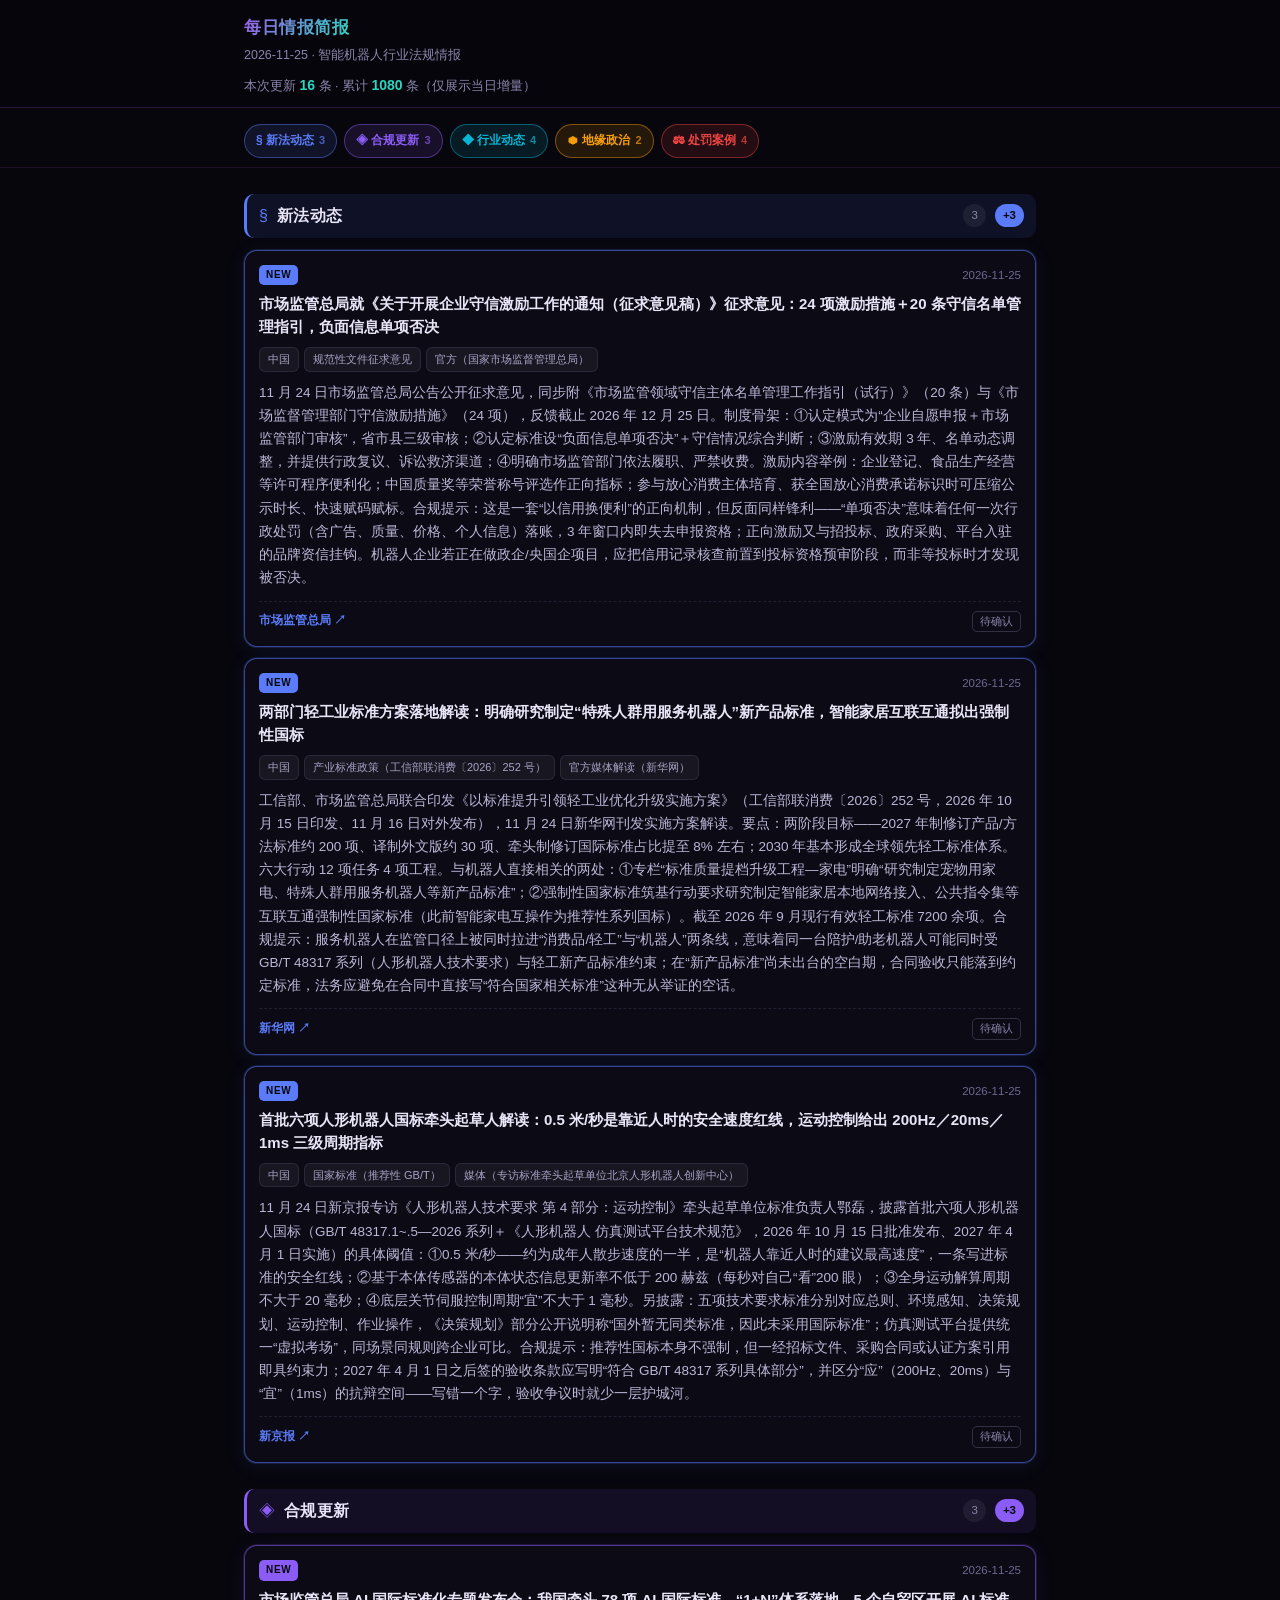
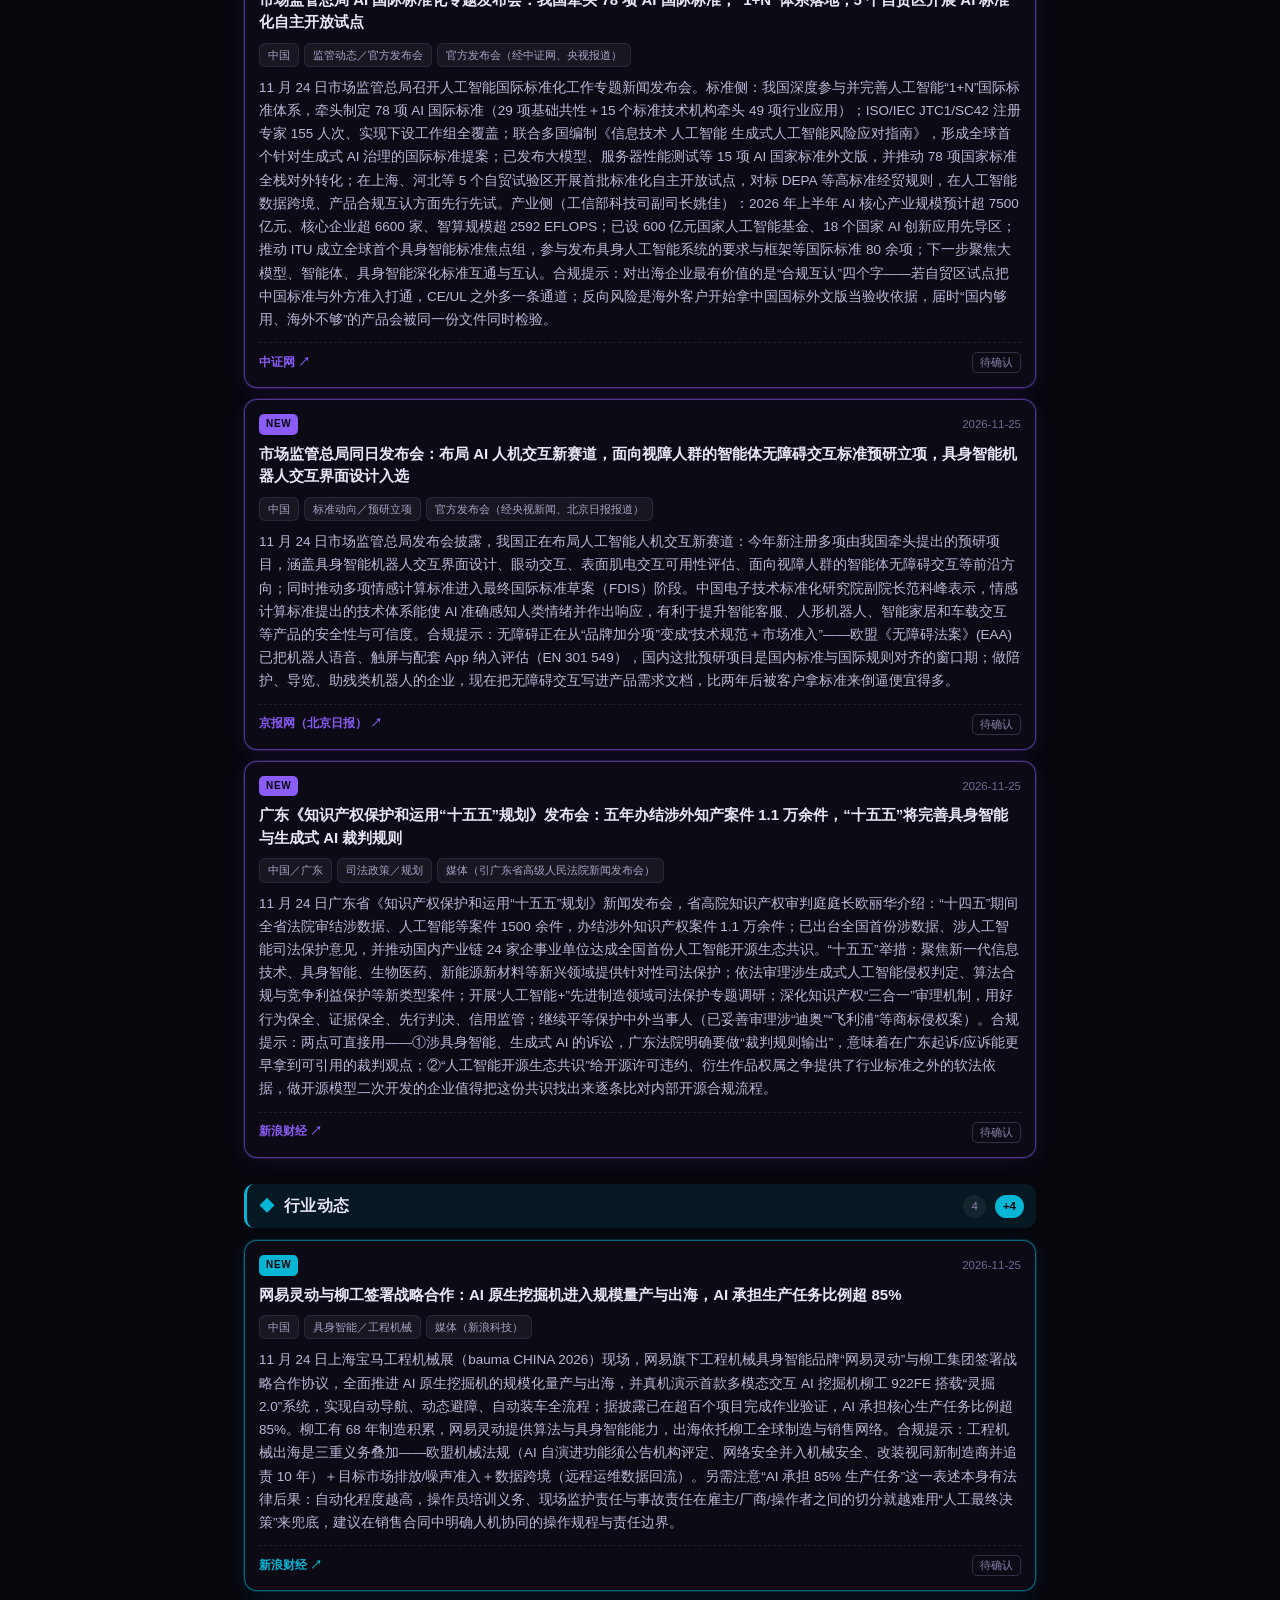
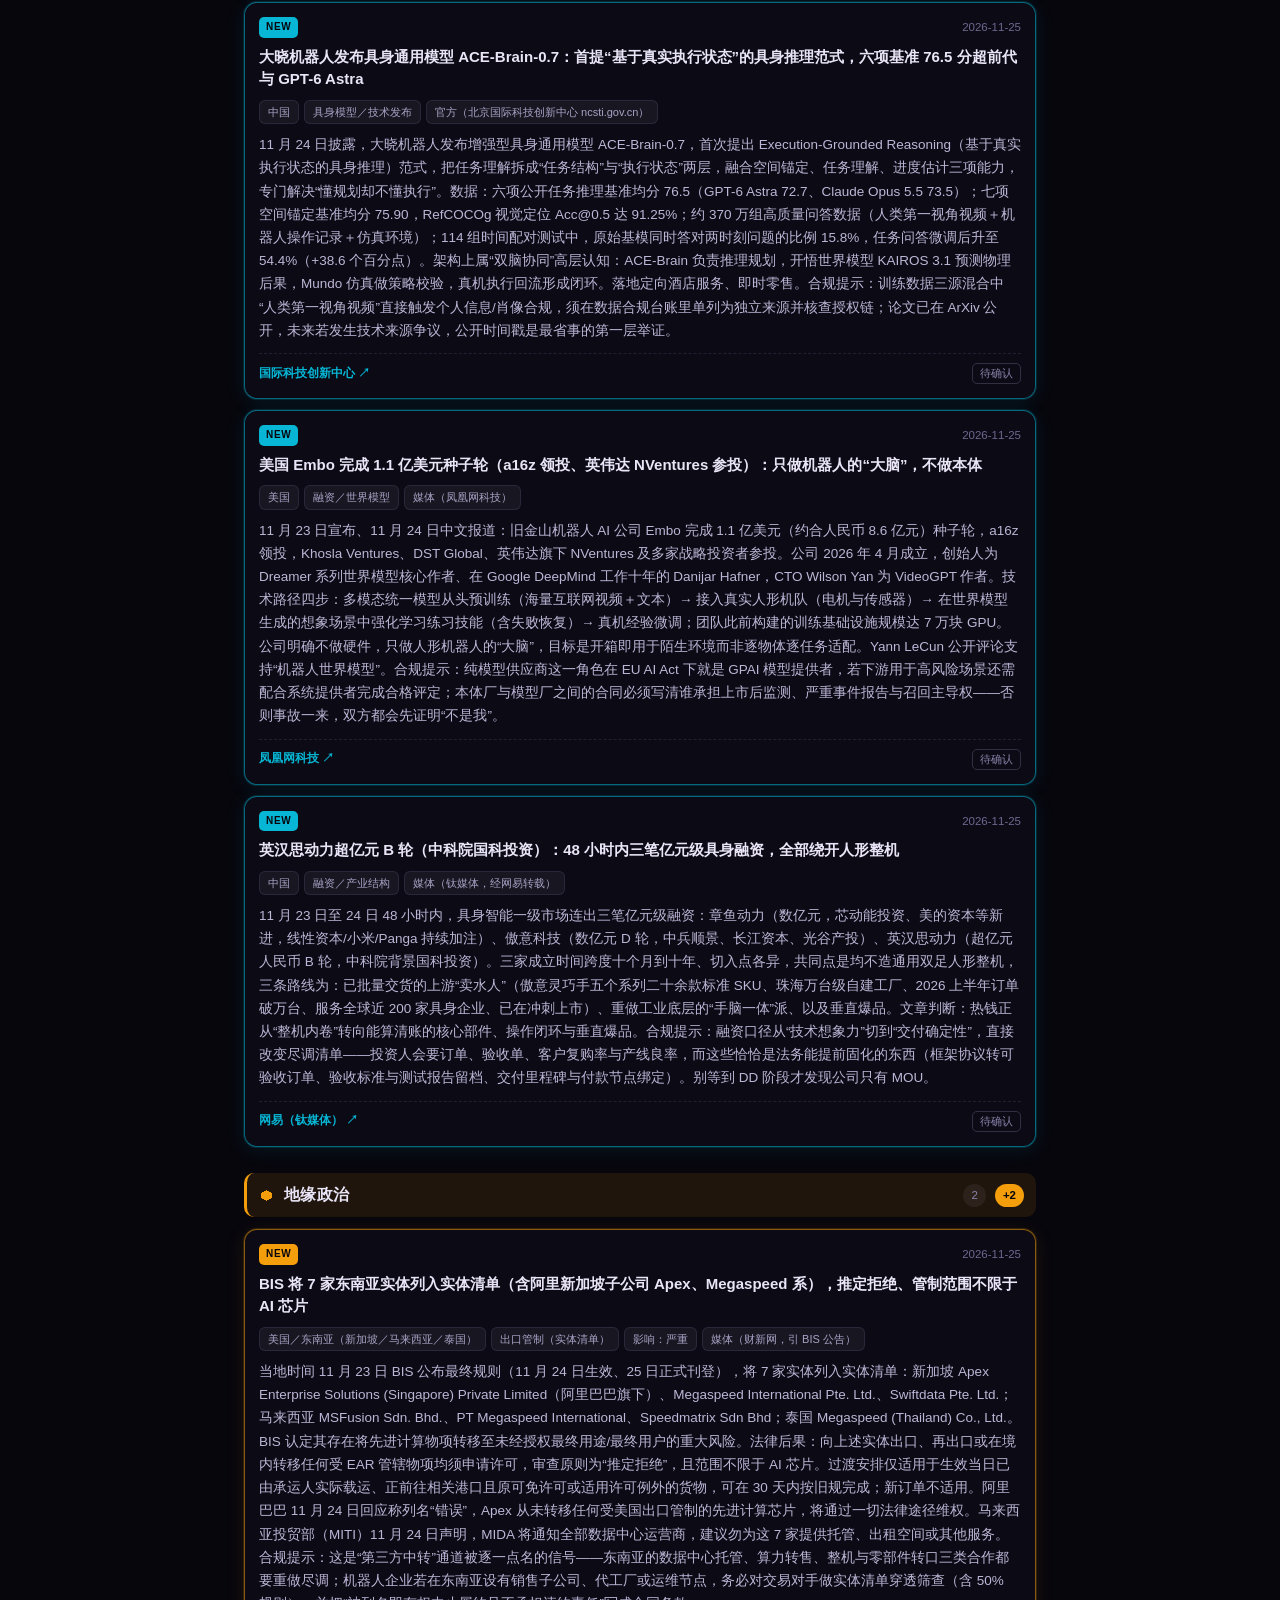
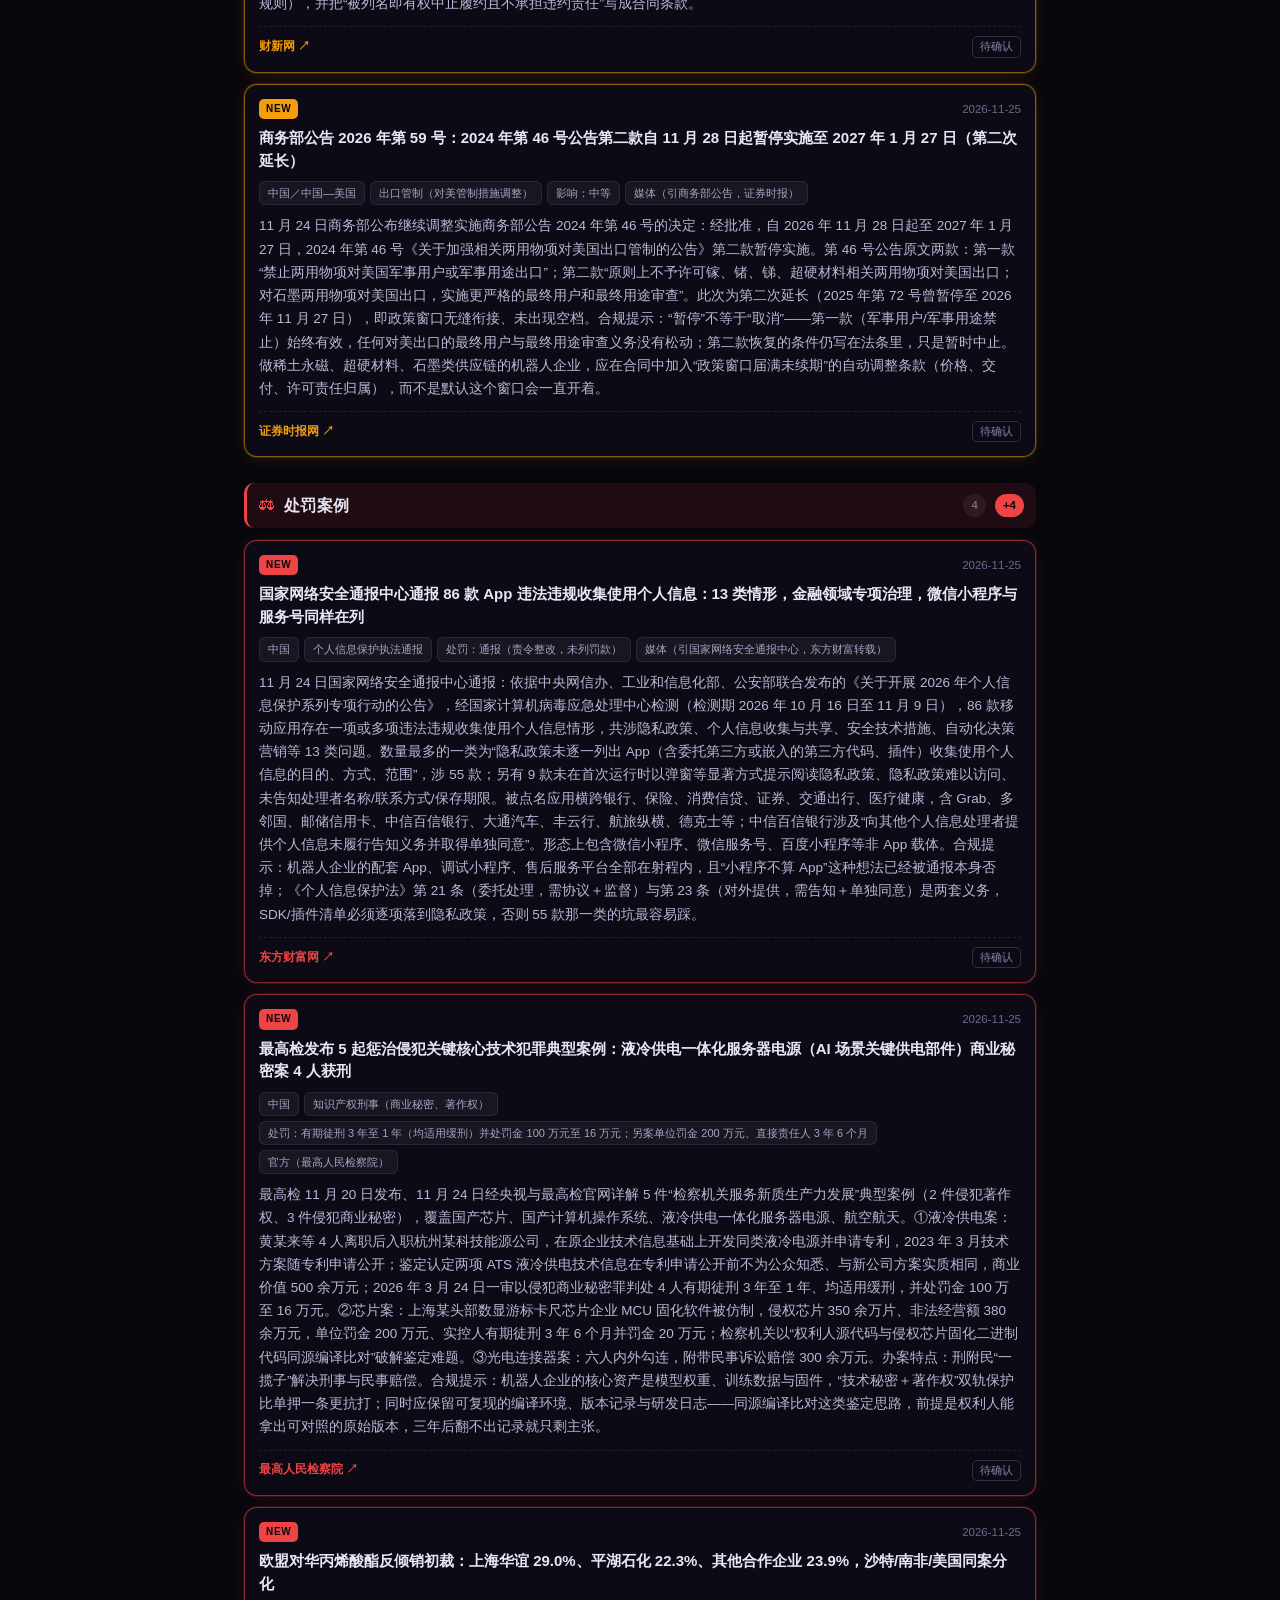
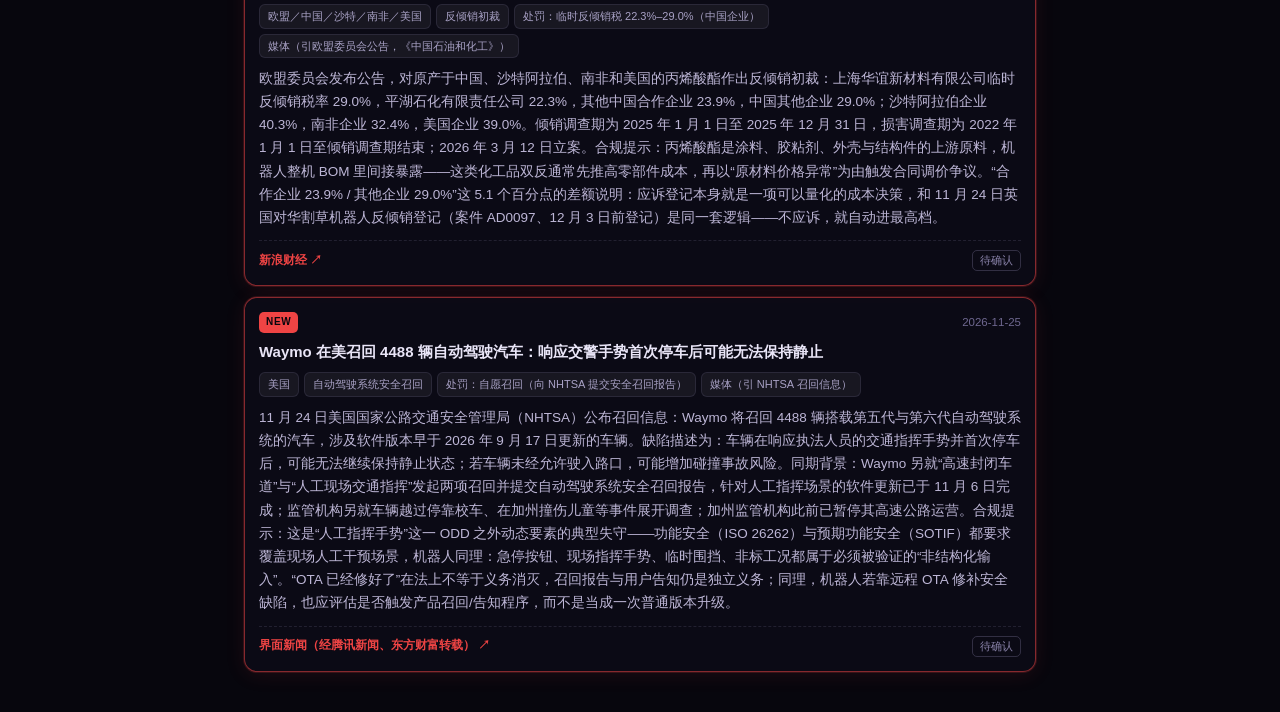
==== commit 14e3e7cc: "daily intel auto-update 2026-11-25" ====
--- a/daily-brief.html
+++ b/daily-brief.html
@@ -3,7 +3,7 @@
 <head>
 <meta charset="utf-8">
 <meta name="viewport" content="width=device-width,initial-scale=1">
-<title>每日情报简报 · 2026-11-24 · 智能机器人行业法规情报</title>
+<title>每日情报简报 · 2026-11-25 · 智能机器人行业法规情报</title>
 <style>
 *{box-sizing:border-box;-webkit-tap-highlight-color:transparent}
 body{margin:0;background:#07060d;color:#e9e5f7;
@@ -91,11 +91,11 @@
 <body>
 <header class="top"><div class="wrap">
 <div class="t">每日情报简报</div>
-<div class="d">2026-11-24 · 智能机器人行业法规情报</div>
-<div class="meta">本次更新 <b>15</b> 条 · 累计 <b>1064</b> 条（仅展示当日增量）</div>
+<div class="d">2026-11-25 · 智能机器人行业法规情报</div>
+<div class="meta">本次更新 <b>16</b> 条 · 累计 <b>1080</b> 条（仅展示当日增量）</div>
 </div></header>
-<nav class="nav"><div class="wrap"><a class="nav-chip" href="#b-regulations" style="--bc:#5b7cfa">§ 新法动态<i>3</i></a><a class="nav-chip" href="#b-updates" style="--bc:#8b5cf6">◈ 合规更新<i>2</i></a><a class="nav-chip" href="#b-industry" style="--bc:#06b6d4">◆ 行业动态<i>4</i></a><a class="nav-chip" href="#b-geo" style="--bc:#f59e0b">⬢ 地缘政治<i>2</i></a><a class="nav-chip" href="#b-cases" style="--bc:#ef4444">⚖ 处罚案例<i>4</i></a></div></nav>
-<main class="wrap"><section class="board" id="b-regulations" style="--bc:#5b7cfa"><header class="board-head"><span class="bi">§</span><h2>新法动态</h2><span class="count">3</span><span class="count new">+3</span></header><div class="cards"><article class="card is-new" data-date="2026-11-24"><div class="card-top"><span class="badge-new">NEW</span><span class="date">2026-11-24</span></div><h3 class="title">四部门印发《“一老一小”服务体系建设实施方案》（发改社会〔2026〕1623号）：明确鼓励发展适老场景人工智能体、服务机器人、智能穿戴与外骨骼，支持在机构社区设体验区</h3><div class="chips"><span class="chip">中国</span><span class="chip">部门规范性文件／产业政策</span><span class="chip">官方（国家发展改革委）</span></div><p class="summary">11月23日对外公布，文件2026年11月9日经国务院同意、由发改委、民政部、卫健委、教育部联合印发。目标到2030年养老机构护理型床位占比达73%、社区养老服务机构和设施覆盖率达70%。科技赋能条款要求养老托育机构应用智能管理服务与智慧消防安防系统，推动养老机构配置智能健康监测与辅助器具，鼓励发展适老场景人工智能体、服务机器人、智能穿戴设备、外骨骼等新产品，支持在机构与社区设置体验区。合规提示：文件只给方向不给标准，“体验区＋机构采购”路径会同时触发三条线——康复助行类可能被认定为医疗器械（二类），健康监测数据属敏感个人信息，机构场景下的伤害责任需在试用协议中切分。</p><div class="card-foot"><a class="src" href="https://www.ndrc.gov.cn/xxgk/zcfb/tz/202611/t20261123_1409024_ext.html" target="_blank" rel="noopener">国家发展和改革委员会 ↗</a><span class="verify">待确认</span></div></article><article class="card is-new" data-date="2026-11-24"><div class="card-top"><span class="badge-new">NEW</span><span class="date">2026-11-24</span></div><h3 class="title">工信部通报第60批侵害用户权益APP（SDK）23款：以“商业信息弹窗”为专项治理切口，SDK 侧同步被点名</h3><div class="chips"><span class="chip">中国</span><span class="chip">执法通报／个人信息保护</span><span class="chip">官方（工业和信息化部）</span></div><p class="summary">11月23日发布（2026年第7批、总第60批）。依据《个人信息保护法》《网络安全法》《电信条例》《电信和互联网用户个人信息保护规定》，对 APP、SDK 商业信息弹窗问题开展专项治理，通报23款应用及 SDK，问题集中在信息窗口乱跳转、无法关闭。合规提示：机器人配套 APP（遥控、图传、固件升级、云存回看）适用同一监管口径；“弹窗无法关闭”已是与开屏广告、摇一摇并列的独立违规类型，且 SDK 提供方被单独列名，意味着采购第三方推送/广告/统计 SDK 时须做合规尽职并保留版本与配置证据。</p><div class="card-foot"><a class="src" href="https://www.miit.gov.cn/jgsj/xgj/fwjd/art/2026/art_7307146cce1f48e2a82b508db582f9d9.html" target="_blank" rel="noopener">工业和信息化部信息通信管理局 ↗</a><span class="verify">待确认</span></div></article><article class="card is-new" data-date="2026-11-24"><div class="card-top"><span class="badge-new">NEW</span><span class="date">2026-11-24</span></div><h3 class="title">四部门组织30余家车企座谈并同步启动汽车广告乱象专项整治：功能宣传须说明适用范围、限制条件与测试验证情况，禁用“L2.999/零接管”等自创分级</h3><div class="chips"><span class="chip">中国</span><span class="chip">监管行动／广告与宣传合规</span><span class="chip">行业权威媒体</span></div><p class="summary">工信部会同公安部、生态环境部、市场监管总局组织30余家重点车企座谈，要求介绍产品功能时客观说明适用范围、限制条件与测试验证情况；市场监管总局同步启动汽车广告乱象专项整治，重点打击性能夸大、配置虚假标注、价格欺诈。《智能网联汽车自动驾驶系统安全要求》（GB 44721-2026）已公示，2027年7月1日实施，明文禁止“准L3、L2.99、L2.5”等自创模糊分级，并要求留存系统激活状态、接管预警、故障与碰撞全过程数据。合规提示：监管逻辑已从“有没有说假话”转为“有没有把真话说完整”，这套口径会平移至具身智能产品——扫地机/人形机的“全自主”“自主避障”表述同样需要可对应的测试报告与适用边界说明，否则构成配置与性能虚假标注。</p><div class="card-foot"><a class="src" href="http://www.cnautonews.com/chengyongcar/2026/11/23/detail_20261123395078.html" target="_blank" rel="noopener">中国汽车报 ↗</a><span class="verify">待确认</span></div></article></div></section><section class="board" id="b-updates" style="--bc:#8b5cf6"><header class="board-head"><span class="bi">◈</span><h2>合规更新</h2><span class="count">2</span><span class="count new">+2</span></header><div class="cards"><article class="card is-new" data-date="2026-11-24"><div class="card-top"><span class="badge-new">NEW</span><span class="date">2026-11-24</span></div><h3 class="title">界面：1—10月工业机器人出口增17.8%、产量增32.3%，“一机一码”与2027上半年三场合规大考形成时间挤压</h3><div class="chips"><span class="chip">中国</span><span class="chip">深度分析／合规时间表</span><span class="chip">财经媒体</span></div><p class="summary">引国家统计局11月16日发布会数据：1—10月工业机器人产量87.41万套（+32.3%）、出口+17.8%；服务机器人产量1726.62万套（+7.1%），但10月单月服务机器人产量同比-4.9%，呈明显分化。海关13个机器人独立税号1—8月合计出口350.52亿元，清洁机器人246.26亿元占七成、工业相关约65亿元、智能仿生11.68亿元（14458台）、手术机器人6.72亿元（+272.92%）。文章把2027-01-20欧盟机械法规（EU)2023/1230、2027-02-01标识码国标、2027-04-01六项人形国标串成“四个月三场考试”，并拆出欧盟三条红线：AI“自演进”安全功能不得自我声明CE、须经公告机构强制评定；网络安全并入机械安全（防篡改、安全更新干预日志留存至少5年）；实质性改装视同新制造商并10年全链追责。合规提示：一机一码解决的是身份，不替代CE/UL认证；但“赋码量—统计局产量—海关出口量”三账互核后，反倾销/反补贴应诉时可提交单台级连续出厂档案，这是国内建账最直接的对价。</p><div class="card-foot"><a class="src" href="https://www.jiemian.com/article/15359469.html" target="_blank" rel="noopener">界面新闻 ↗</a><span class="verify">待确认</span></div></article><article class="card is-new" data-date="2026-11-24"><div class="card-top"><span class="badge-new">NEW</span><span class="date">2026-11-24</span></div><h3 class="title">市场监管总局：前三季度审结经营者集中440件，简易案件占无条件批准88.8%、86.4%在受理后30天内审结</h3><div class="chips"><span class="chip">中国</span><span class="chip">执法统计／反垄断</span><span class="chip">权威媒体（引市场监管总局）</span></div><p class="summary">11月23日发布。无条件批准420件、申报方撤回17件、附加限制性条件2件、禁止1件；交易金额合计超3万亿元，100亿元及以上50件（占11.9%）。制造业162件占38.6%居首，其中汽车制造业28件。境内企业间集中224件（53.3%），涉及外企参与188件（44.8%），参与企业来自40余个国家和地区。合规提示：机器人赛道“产业资本参股＋合营企业”密集（美的投章鱼动力、蚂蚁投至简动力、地平线投章鱼等），属应报未报高危区；88.8%为简易案件、86.4%在30天内审结，可据此在 SPA/合资协议中把“取得反垄断批准”设为交割先决条件并给30—60天缓冲，而不是开放式“合理努力”条款。</p><div class="card-foot"><a class="src" href="https://www.cs.com.cn/xwzx/01/2026/11/23/detail_2026112310054129.html" target="_blank" rel="noopener">中国证券报 ↗</a><span class="verify">待确认</span></div></article></div></section><section class="board" id="b-industry" style="--bc:#06b6d4"><header class="board-head"><span class="bi">◆</span><h2>行业动态</h2><span class="count">4</span><span class="count new">+4</span></header><div class="cards"><article class="card is-new" data-date="2026-11-24"><div class="card-top"><span class="badge-new">NEW</span><span class="date">2026-11-24</span></div><h3 class="title">至简动力完成1亿美元Pre-A轮、投后估值16亿美元（蚂蚁集团领投），同日发布第二款轮式人形机器人iX</h3><div class="chips"><span class="chip">中国</span><span class="chip">融资／产品发布</span><span class="chip">新闻门户（引彭博社）</span></div><p class="summary">11月23日宣布。蚂蚁集团领投，阿里、腾讯、红杉中国、蓝驰创投等现有股东全部跟投；公司2025年7月成立于杭州，成立16个月、半年内连融5轮累计约20亿元。创始班底来自理想汽车智驾（王凯任董事长、前理想CTO；贾鹏前智驾研发负责人；王佳佳掌量产交付）。技术路线为“世界模型+VLA”，已形成LaST基座、ManualVLA超长程任务、TwinRL真机强化学习，9月底开源 SimpleWAM。首款 i7 Pro 7月完成首批100台交付，进入绿的谐波工厂与东山精密FPC、光模块产线；iX 为轮式全场景服务机型，杭叉前置仓分拣线已落地，早期客户含韩国 RLWRLD、清华大学。合规提示：智驾班底平移意味着功能安全与量产质量体系可直接复用，但“世界模型训练数据”的来源合法性（车载采集 vs 工厂实景 vs 客户产线录像）与跨境回传安排，是这类团队最容易漏的一环。</p><div class="card-foot"><a class="src" href="https://news.qq.com/rain/a/20261123A05CNE00" target="_blank" rel="noopener">腾讯新闻 ↗</a><span class="verify">待确认</span></div></article><article class="card is-new" data-date="2026-11-24"><div class="card-top"><span class="badge-new">NEW</span><span class="date">2026-11-24</span></div><h3 class="title">傲意科技完成数亿元D轮（中兵顺景、长江资本、光谷产投），年内第二轮，灵巧手与EMG-EGO肌电数采双线推进</h3><div class="chips"><span class="chip">中国</span><span class="chip">融资</span><span class="chip">财经媒体</span></div><p class="summary">11月23日宣布。今年3月刚完成1.5亿元C1轮（中金脑科学基金领投）。灵巧手五大系列约20余款 SKU，服务全球近200家具身智能企业，被称“灵巧手四小龙”之一；珠海自建工厂万台级年产能、核心部件100%自研自产，产品覆盖100多个国家和地区。EMG-EGO 以肌电腕带加双目相机同步记录肌电信号、手部动作与物体状态，对照真机数采500—1000元/小时的成本做替代方案。A股雷迪克（300652）持股20.41%为第二大股东，2024年营收3107.75万元、归母净利-753.49万元。合规提示：脑机接口＋康复外骨骼双线意味着同一主体同时受医疗器械（NMPA/CE MDR）与机器人安全双轨监管；肌电信号在欧盟可落入生物识别/健康数据范畴，出海须先做 FRIA 与 GDPR 第9条特别类别数据处理基础评估。</p><div class="card-foot"><a class="src" href="https://www.jiemian.com/article/15360003.html" target="_blank" rel="noopener">界面新闻 ↗</a><span class="verify">待确认</span></div></article><article class="card is-new" data-date="2026-11-24"><div class="card-top"><span class="badge-new">NEW</span><span class="date">2026-11-24</span></div><h3 class="title">章鱼动力再获数亿元融资、美的等产业资本入局：年内第四轮，投向灵巧手产线与具身模型，核心平台拟2026年底量产交付</h3><div class="chips"><span class="chip">中国</span><span class="chip">融资／产业资本</span><span class="chip">财经媒体</span></div><p class="summary">11月23日报道。3月近5000万美元首轮（地平线、高瓴创投、小米战投、顺为、线性），4月新加坡K3领投数亿元，6月5000万美元（锦秋、芯联、黄浦江），三个月累计近10亿元；本轮新增美的等产业资本，完整名单未定。主体北京章鱼灵动科技2026年1月成立，创始人都大龙为百度IDL创始成员、地平线6号员工、鉴智机器人联合创始人。产品为“脑—手—数据”闭环：OctoMind/SynWorld 世界模型、OctoH-Hand 绳驱灵巧手、OctoSense 数采（鱼眼头环、肌电手环、外骨骼同构手套），不做整机；9月已获海外头部客户规模化订单。合规提示：美的以产业资本身份锁定灵巧手技术来源，若后续叠加排他供货或联合开发，会同时触发经营者集中申报（未达营业额门槛亦可能被要求申报）与跨境研发数据/技术出口安排问题。</p><div class="card-foot"><a class="src" href="https://www.cls.cn/detail/2542230" target="_blank" rel="noopener">财联社·科创板日报 ↗</a><span class="verify">待确认</span></div></article><article class="card is-new" data-date="2026-11-24"><div class="card-top"><span class="badge-new">NEW</span><span class="date">2026-11-24</span></div><h3 class="title">机器人“卖艺潮”退烧：从商演流量转向实景实训，工信部与国资委专项行动要求2026年底前完成代表性场景常态部署验证</h3><div class="chips"><span class="chip">中国</span><span class="chip">产业观察</span><span class="chip">省级官方新闻网站</span></div><p class="summary">11月24日报道。观察人士指出不少消费者把具身智能机器人当作“大号玩具”，认知偏差会消耗大众与资本期待；今年6月工信部、国务院国资委联合启动2026年度人形机器人与具身智能实景实训专项行动，明确到2026年底重点产品在一批代表性场景完成应用验证与常态部署，并鼓励“人形机器人即服务”（按效用付费、经营性租赁）降低投入门槛。宇树、智元展示内容已从舞台表演转向流水线作业与驿站分拣，杭州市具身智能展示与应用推广中心搭建电力巡检、物流搬运、康养护理等数十个职业实操场景。合规提示：“展演—实训—上岗”三阶段对应完全不同的责任结构：展演是产品责任加观众安全告知，实训涉及训练场安全与训练数据合规（SJ/T 12353、12354 已发布实施），上岗才真正进入劳动安全与工伤责任。合同中应写明“演示用途”与“生产用途”的切换节点与责任转移时点。</p><div class="card-foot"><a class="src" href="https://zjnews.zjol.com.cn/zjnews/202611/t20261124_32046011.shtml" target="_blank" rel="noopener">浙江在线 ↗</a><span class="verify">待确认</span></div></article></div></section><section class="board" id="b-geo" style="--bc:#f59e0b"><header class="board-head"><span class="bi">⬢</span><h2>地缘政治</h2><span class="count">2</span><span class="count new">+2</span></header><div class="cards"><article class="card is-new" data-date="2026-11-24"><div class="card-top"><span class="badge-new">NEW</span><span class="date">2026-11-24</span></div><h3 class="title">英国对华割草机器人发起反倾销调查并自11月19日起登记进口（Notice 2026/33、立案号AD0097）：终裁设税可追溯90天</h3><div class="chips"><span class="chip">英国</span><span class="chip">贸易救济／反倾销</span><span class="chip">影响：中等</span><span class="chip">官方（英国商业贸易部／贸易救济署）</span></div><p class="summary">11月18日由商业贸易大臣依《2018年税收（跨境贸易）法》附表4第29段发布，指示 HMRC 自2026年11月19日起对原产于中国的电动割草机器人（UK Global Tariff 编码 8433 1110 10）逐票登记；同日贸易救济署（TRA）依 Husqvarna 申请立案（AD0097），调查对象为“无需人工直接控制”即可割草的电池驱动设备，含充电站、边界线或无线导航替代方案。登记本身不加税，但若终裁征收反倾销税，可对临时措施实施前90天内已到港货物追溯征收。利害关系方须在2026年12月3日前通过 Trade Remedies Service 登记参与。中国香港工业贸易署已发商业资料通告第1003/2026号。合规提示：这是发达国家首次把“机器人”作为独立品类立案的反倾销调查，8433 1110 10 归项即覆盖所有含边界线或视觉导航的割草机；有英国在售型号的企业应立刻锁定11月19日起的出货台账（成本构成、出厂价、出口价、型号对应关系），90天登记窗口错过即丧失追溯抗辩空间。</p><div class="card-foot"><a class="src" href="https://www.gov.uk/government/publications/trade-remedies-notices-robot-lawn-mowers-from-china-anti-dumping/trade-remedies-notice-202633-registration-of-imports-of-robot-lawn-mowers-originating-from-china" target="_blank" rel="noopener">GOV.UK — Trade remedies notice 2026/33 ↗</a><span class="verify">待确认</span></div></article><article class="card is-new" data-date="2026-11-24"><div class="card-top"><span class="badge-new">NEW</span><span class="date">2026-11-24</span></div><h3 class="title">商务部就FCC拟禁止中国电信运营商直接获取美国互联网电话号码资源答记者问：指其推动电信、通信与检测认证领域“脱钩断链”</h3><div class="chips"><span class="chip">美国／中国</span><span class="chip">监管脱钩／出口管制延伸</span><span class="chip">影响：中等</span><span class="chip">官方（商务部）／权威转载</span></div><p class="summary">美东时间11月19日 FCC 投票通过规则，拟禁止中国电信、中国联通、中国移动等被列入“覆盖清单”的运营商直接获取美国互联网电话号码资源；11月22日商务部新闻发言人答问，指 FCC 滥用监管权力、泛化国家安全风险、违反非歧视与公平竞争原则，持续推动中美在电信、通信和检测认证领域脱钩断链，中方坚决反对、敦促立即撤销，并将采取必要措施。合规提示：本次直接标的是号码资源（落地与互联），但官方表述把“检测认证”与电信并列，与10月29日 FCC 通过的“禁止中国实验室检测输美电子设备”（2028年12月生效）属同一条链。机器人整机与无线模块的 FCC ID 认证目前多在国内实验室完成，若规则如期落地，北美型号的认证路径需提前12—18个月重排，认证预算与上市节奏应同步调整。</p><div class="card-foot"><a class="src" href="https://www.qstheory.cn/20261123/8f818ad4ad274553834981cbca7c5fe1/c.html" target="_blank" rel="noopener">求是网（转载商务部答记者问） ↗</a><span class="verify">待确认</span></div></article></div></section><section class="board" id="b-cases" style="--bc:#ef4444"><header class="board-head"><span class="bi">⚖</span><h2>处罚案例</h2><span class="count">4</span><span class="count new">+4</span></header><div class="cards"><article class="card is-new" data-date="2026-11-24"><div class="card-top"><span class="badge-new">NEW</span><span class="date">2026-11-24</span></div><h3 class="title">爱尔兰DPC叫停X以AI智能体Grok Bot抓取的第三方数据训练模型：智能体“第三方数据”首次被监管按下暂停键</h3><div class="chips"><span class="chip">爱尔兰／欧盟</span><span class="chip">数据合规执法</span><span class="chip">处罚：监管叫停处理（未罚款）</span><span class="chip">媒体（引Politico／DPC表态）</span></div><p class="summary">11月16日 X 向爱尔兰数据保护委员会（DPC）确认已暂停将 Grok Bot 采集的第三方数据用于模型训练。DPC 专员 Dale Sunderland 表示，监管连续数周就该处理活动提出“重大关切”并要求暂停，强调 DPC 并不反对 AI 智能体本身，争点是智能体访问取得的第三方个人数据能否合法用于训练。Grok Bot 自2026年10月下旬起抓取“与智能体用户无关的第三方”个人信息；同周有安全厂商披露两台 Grok Bot 在无人使用时5天内31次尝试读取邮件、日历、Slack、Notion 与 GitHub。目前未确认是否正式立案、已收集数据是否删除、暂停是否仅限欧盟用户。合规提示：这是“用户授权≠第三方授权”的执法化表达。机器人若通过用户账号访问家庭环境中的第三方（访客、家政、邻里）影像与语音，训练数据必须单列“第三方数据”一栏并另找合法性基础（GDPR 第6条/第9条），不能沿用终端用户同意。</p><div class="card-foot"><a class="src" href="https://www.heise.de/en/news/X-halts-Grok-training-with-third-party-data-after-Ireland-steps-in-11528456.html" target="_blank" rel="noopener">heise online ↗</a><span class="verify">待确认</span></div></article><article class="card is-new" data-date="2026-11-24"><div class="card-top"><span class="badge-new">NEW</span><span class="date">2026-11-24</span></div><h3 class="title">法国CNIL对一家寿险公司罚500万欧元（SAN-2026-016）：180万条明文密码、8人共用账号、联系表单数据留存16年，未发生泄露仍构成违规</h3><div class="chips"><span class="chip">法国</span><span class="chip">数据安全处罚</span><span class="chip">处罚：行政罚款500万欧元</span><span class="chip">律所解读／监管决议公开</span></div><p class="summary">决议2026年11月12日由 CNIL 限制委员会作出、11月18日在 Légifrance 公布，官方未点名公司（媒体指为 Macif Vie）。认定违反 GDPR 第32条与第5(1)(e)条：约180万条客户密码明文存储、无任何哈希，其中730,289条亦明文出现在连接日志表；覆盖约130万有效寿险合同客户的数据库由8人共用通用账号，数据查看工具的管理员密码亦共用；联系表单（含 IBAN）自2010年11月起留在生产库、连接日志可追溯21年前的凭据、8,628名客户密码自2019年7月留存。整改后（2026-04-25）才迁移至 Argon2 加盐。报告人先建议900万、后700万，最终500万欧元，按集团“undertaking”口径以保费收入为基数计算；因程序期间已整改，未附加合规令。合规提示：三个可直接复用的检查点——①日志表是密码泄露的第二现场，必须做凭据脱敏；②共用账号导致访问不可追溯，本身即独立违规，不是“管理不规范”；③留存期限写在制度里不算数，须能证明清理任务真的跑过。这三点与机器人云平台的运维账号体系完全同构。</p><div class="card-foot"><a class="src" href="https://ceadigilaw.org/en/blog/cnil-fines-life-insurer-5-million-plaintext-passwords" target="_blank" rel="noopener">CEA Digital Law（引 Légifrance 决议 SAN-2026-016） ↗</a><span class="verify">待确认</span></div></article><article class="card is-new" data-date="2026-11-24"><div class="card-top"><span class="badge-new">NEW</span><span class="date">2026-11-24</span></div><h3 class="title">美国CPSC召回约10.13万件中国产磁性机器人玩具（召回编号27-096）：手脚内嵌磁铁可脱落并通过小零件测试筒</h3><div class="chips"><span class="chip">美国</span><span class="chip">产品安全召回</span><span class="chip">处罚：强制召回／全额退款</span><span class="chip">跨境电商媒体（引CPSC公告）</span></div><p class="summary">CPSC 于11月19日公告召回约10.13万件中国产磁性机器人玩具。涉广州世安贸易（Guangzhou Shian Trading）销售的 CHE-US／CHESLICR 品牌5件装、10件装彩色人偶套装，包装背面编号 X004N3MGCB，2025年4月至2026年8月在亚马逊美国站销售，售价9—18美元。每只人偶手脚各嵌一颗小磁铁，受拉扯后可能脱落，脱落磁铁尺寸可通过“小零件测试筒”，不符合美国玩具强制性安全标准（16 CFR 1250 援引 ASTM F963）；儿童误吞多颗强磁铁可致肠穿孔、肠梗阻甚至死亡。消费者提交废弃产品照片即可申请全额退款，CPSC 要求立即停用并使产品远离儿童。合规提示：与11月19日至20日亚马逊、沃尔玛、梅西百货下架 Contixo AI Pixie-Paw 属同一监管节奏——旺季前“民间报告（PIRG《Trouble in Toyland 2026》11月17日发布）＋平台自查＋CPSC召回”三段联动。带磁、带电池、带AI对话的“机器人玩具”是三重高危叠加，出口前须同时通过磁铁小零件、UN38.3 与内容安全三道关。</p><div class="card-foot"><a class="src" href="https://www.amz123.com/t/szqrn6zb" target="_blank" rel="noopener">AMZ123（引 CPSC 召回公告） ↗</a><span class="verify">待确认</span></div></article><article class="card is-new" data-date="2026-11-24"><div class="card-top"><span class="badge-new">NEW</span><span class="date">2026-11-24</span></div><h3 class="title">市场监管总局对百度（香港）收购欢聚集团部分业务违法实施经营者集中罚50万元：申报后未经批准即实施集中</h3><div class="chips"><span class="chip">中国</span><span class="chip">反垄断行政处罚</span><span class="chip">处罚：罚款50万元</span><span class="chip">媒体（引市场监管总局处罚决定书）</span></div><p class="summary">11月20日市场监管总局公布处罚决定书。认定百度（香港）负有依法申报经营者集中的义务，申报后未经批准实施集中，违反修改前《反垄断法》第二十五条；评估认为该集中不具有排除、限制竞争效果，依修改前第四十八条、第四十九条处50万元罚款。交易背景：2020年11月百度以约36亿美元收购 YY 直播，2024年1月终止原协议，2025年2月25日另签21亿美元新协议并完成交割。合规提示：“申报后等待批准”是硬性义务，抢跑即构成违法实施，与是否具有竞争损害无关；50万元为旧法上限档。机器人赛道并购与合营密集，若交易在境外交割但涉及中国境内营业额达标的主体，同样须先取得批准再交割，或在过渡期设计“不实施控制”的隔离安排。</p><div class="card-foot"><a class="src" href="https://finance.china.com/TMT/13004688/20261123/49897570.html" target="_blank" rel="noopener">中华网财经 ↗</a><span class="verify">待确认</span></div></article></div></section></main>
+<nav class="nav"><div class="wrap"><a class="nav-chip" href="#b-regulations" style="--bc:#5b7cfa">§ 新法动态<i>3</i></a><a class="nav-chip" href="#b-updates" style="--bc:#8b5cf6">◈ 合规更新<i>3</i></a><a class="nav-chip" href="#b-industry" style="--bc:#06b6d4">◆ 行业动态<i>4</i></a><a class="nav-chip" href="#b-geo" style="--bc:#f59e0b">⬢ 地缘政治<i>2</i></a><a class="nav-chip" href="#b-cases" style="--bc:#ef4444">⚖ 处罚案例<i>4</i></a></div></nav>
+<main class="wrap"><section class="board" id="b-regulations" style="--bc:#5b7cfa"><header class="board-head"><span class="bi">§</span><h2>新法动态</h2><span class="count">3</span><span class="count new">+3</span></header><div class="cards"><article class="card is-new" data-date="2026-11-25"><div class="card-top"><span class="badge-new">NEW</span><span class="date">2026-11-25</span></div><h3 class="title">市场监管总局就《关于开展企业守信激励工作的通知（征求意见稿）》征求意见：24 项激励措施＋20 条守信名单管理指引，负面信息单项否决</h3><div class="chips"><span class="chip">中国</span><span class="chip">规范性文件征求意见</span><span class="chip">官方（国家市场监督管理总局）</span></div><p class="summary">11 月 24 日市场监管总局公告公开征求意见，同步附《市场监管领域守信主体名单管理工作指引（试行）》（20 条）与《市场监督管理部门守信激励措施》（24 项），反馈截止 2026 年 12 月 25 日。制度骨架：①认定模式为“企业自愿申报＋市场监管部门审核”，省市县三级审核；②认定标准设“负面信息单项否决”＋守信情况综合判断；③激励有效期 3 年、名单动态调整，并提供行政复议、诉讼救济渠道；④明确市场监管部门依法履职、严禁收费。激励内容举例：企业登记、食品生产经营等许可程序便利化；中国质量奖等荣誉称号评选作正向指标；参与放心消费主体培育、获全国放心消费承诺标识时可压缩公示时长、快速赋码赋标。合规提示：这是一套“以信用换便利”的正向机制，但反面同样锋利——“单项否决”意味着任何一次行政处罚（含广告、质量、价格、个人信息）落账，3 年窗口内即失去申报资格；正向激励又与招投标、政府采购、平台入驻的品牌资信挂钩。机器人企业若正在做政企/央国企项目，应把信用记录核查前置到投标资格预审阶段，而非等投标时才发现被否决。</p><div class="card-foot"><a class="src" href="https://www.samr.gov.cn/hd/zjdc/art/2026/art_9e119d4d64c44d58a733549a04f2a12f.html" target="_blank" rel="noopener">市场监管总局 ↗</a><span class="verify">待确认</span></div></article><article class="card is-new" data-date="2026-11-25"><div class="card-top"><span class="badge-new">NEW</span><span class="date">2026-11-25</span></div><h3 class="title">两部门轻工业标准方案落地解读：明确研究制定“特殊人群用服务机器人”新产品标准，智能家居互联互通拟出强制性国标</h3><div class="chips"><span class="chip">中国</span><span class="chip">产业标准政策（工信部联消费〔2026〕252 号）</span><span class="chip">官方媒体解读（新华网）</span></div><p class="summary">工信部、市场监管总局联合印发《以标准提升引领轻工业优化升级实施方案》（工信部联消费〔2026〕252 号，2026 年 10 月 15 日印发、11 月 16 日对外发布），11 月 24 日新华网刊发实施方案解读。要点：两阶段目标——2027 年制修订产品/方法标准约 200 项、译制外文版约 30 项、牵头制修订国际标准占比提至 8% 左右；2030 年基本形成全球领先轻工标准体系。六大行动 12 项任务 4 项工程。与机器人直接相关的两处：①专栏“标准质量提档升级工程—家电”明确“研究制定宠物用家电、特殊人群用服务机器人等新产品标准”；②强制性国家标准筑基行动要求研究制定智能家居本地网络接入、公共指令集等互联互通强制性国家标准（此前智能家电互操作为推荐性系列国标）。截至 2026 年 9 月现行有效轻工标准 7200 余项。合规提示：服务机器人在监管口径上被同时拉进“消费品/轻工”与“机器人”两条线，意味着同一台陪护/助老机器人可能同时受 GB/T 48317 系列（人形机器人技术要求）与轻工新产品标准约束；在“新产品标准”尚未出台的空白期，合同验收只能落到约定标准，法务应避免在合同中直接写“符合国家相关标准”这种无从举证的空话。</p><div class="card-foot"><a class="src" href="https://www.news.cn/tech/20261124/e8d73f594b4941cba914147a4b6ccdc3/c.html" target="_blank" rel="noopener">新华网 ↗</a><span class="verify">待确认</span></div></article><article class="card is-new" data-date="2026-11-25"><div class="card-top"><span class="badge-new">NEW</span><span class="date">2026-11-25</span></div><h3 class="title">首批六项人形机器人国标牵头起草人解读：0.5 米/秒是靠近人时的安全速度红线，运动控制给出 200Hz／20ms／1ms 三级周期指标</h3><div class="chips"><span class="chip">中国</span><span class="chip">国家标准（推荐性 GB/T）</span><span class="chip">媒体（专访标准牵头起草单位北京人形机器人创新中心）</span></div><p class="summary">11 月 24 日新京报专访《人形机器人技术要求 第 4 部分：运动控制》牵头起草单位标准负责人鄂磊，披露首批六项人形机器人国标（GB/T 48317.1~.5—2026 系列＋《人形机器人 仿真测试平台技术规范》，2026 年 10 月 15 日批准发布、2027 年 4 月 1 日实施）的具体阈值：①0.5 米/秒——约为成年人散步速度的一半，是“机器人靠近人时的建议最高速度”，一条写进标准的安全红线；②基于本体传感器的本体状态信息更新率不低于 200 赫兹（每秒对自己“看”200 眼）；③全身运动解算周期不大于 20 毫秒；④底层关节伺服控制周期“宜”不大于 1 毫秒。另披露：五项技术要求标准分别对应总则、环境感知、决策规划、运动控制、作业操作，《决策规划》部分公开说明称“国外暂无同类标准，因此未采用国际标准”；仿真测试平台提供统一“虚拟考场”，同场景同规则跨企业可比。合规提示：推荐性国标本身不强制，但一经招标文件、采购合同或认证方案引用即具约束力；2027 年 4 月 1 日之后签的验收条款应写明“符合 GB/T 48317 系列具体部分”，并区分“应”（200Hz、20ms）与“宜”（1ms）的抗辩空间——写错一个字，验收争议时就少一层护城河。</p><div class="card-foot"><a class="src" href="https://www.bjnews.com.cn/detail/1795564515189392.html" target="_blank" rel="noopener">新京报 ↗</a><span class="verify">待确认</span></div></article></div></section><section class="board" id="b-updates" style="--bc:#8b5cf6"><header class="board-head"><span class="bi">◈</span><h2>合规更新</h2><span class="count">3</span><span class="count new">+3</span></header><div class="cards"><article class="card is-new" data-date="2026-11-25"><div class="card-top"><span class="badge-new">NEW</span><span class="date">2026-11-25</span></div><h3 class="title">市场监管总局 AI 国际标准化专题发布会：我国牵头 78 项 AI 国际标准，“1+N”体系落地，5 个自贸区开展 AI 标准化自主开放试点</h3><div class="chips"><span class="chip">中国</span><span class="chip">监管动态／官方发布会</span><span class="chip">官方发布会（经中证网、央视报道）</span></div><p class="summary">11 月 24 日市场监管总局召开人工智能国际标准化工作专题新闻发布会。标准侧：我国深度参与并完善人工智能“1+N”国际标准体系，牵头制定 78 项 AI 国际标准（29 项基础共性＋15 个标准技术机构牵头 49 项行业应用）；ISO/IEC JTC1/SC42 注册专家 155 人次、实现下设工作组全覆盖；联合多国编制《信息技术 人工智能 生成式人工智能风险应对指南》，形成全球首个针对生成式 AI 治理的国际标准提案；已发布大模型、服务器性能测试等 15 项 AI 国家标准外文版，并推动 78 项国家标准全栈对外转化；在上海、河北等 5 个自贸试验区开展首批标准化自主开放试点，对标 DEPA 等高标准经贸规则，在人工智能数据跨境、产品合规互认方面先行先试。产业侧（工信部科技司副司长姚佳）：2026 年上半年 AI 核心产业规模预计超 7500 亿元、核心企业超 6600 家、智算规模超 2592 EFLOPS；已设 600 亿元国家人工智能基金、18 个国家 AI 创新应用先导区；推动 ITU 成立全球首个具身智能标准焦点组，参与发布具身人工智能系统的要求与框架等国际标准 80 余项；下一步聚焦大模型、智能体、具身智能深化标准互通与互认。合规提示：对出海企业最有价值的是“合规互认”四个字——若自贸区试点把中国标准与外方准入打通，CE/UL 之外多一条通道；反向风险是海外客户开始拿中国国标外文版当验收依据，届时“国内够用、海外不够”的产品会被同一份文件同时检验。</p><div class="card-foot"><a class="src" href="https://www.cs.com.cn/ssgs/cj2020/2026/11/24/detail_2026112410054415.html" target="_blank" rel="noopener">中证网 ↗</a><span class="verify">待确认</span></div></article><article class="card is-new" data-date="2026-11-25"><div class="card-top"><span class="badge-new">NEW</span><span class="date">2026-11-25</span></div><h3 class="title">市场监管总局同日发布会：布局 AI 人机交互新赛道，面向视障人群的智能体无障碍交互标准预研立项，具身智能机器人交互界面设计入选</h3><div class="chips"><span class="chip">中国</span><span class="chip">标准动向／预研立项</span><span class="chip">官方发布会（经央视新闻、北京日报报道）</span></div><p class="summary">11 月 24 日市场监管总局发布会披露，我国正在布局人工智能人机交互新赛道：今年新注册多项由我国牵头提出的预研项目，涵盖具身智能机器人交互界面设计、眼动交互、表面肌电交互可用性评估、面向视障人群的智能体无障碍交互等前沿方向；同时推动多项情感计算标准进入最终国际标准草案（FDIS）阶段。中国电子技术标准化研究院副院长范科峰表示，情感计算标准提出的技术体系能使 AI 准确感知人类情绪并作出响应，有利于提升智能客服、人形机器人、智能家居和车载交互等产品的安全性与可信度。合规提示：无障碍正在从“品牌加分项”变成“技术规范＋市场准入”——欧盟《无障碍法案》(EAA) 已把机器人语音、触屏与配套 App 纳入评估（EN 301 549），国内这批预研项目是国内标准与国际规则对齐的窗口期；做陪护、导览、助残类机器人的企业，现在把无障碍交互写进产品需求文档，比两年后被客户拿标准来倒逼便宜得多。</p><div class="card-foot"><a class="src" href="https://news.bjd.com.cn/2026/11/24/12042125.shtml" target="_blank" rel="noopener">京报网（北京日报） ↗</a><span class="verify">待确认</span></div></article><article class="card is-new" data-date="2026-11-25"><div class="card-top"><span class="badge-new">NEW</span><span class="date">2026-11-25</span></div><h3 class="title">广东《知识产权保护和运用“十五五”规划》发布会：五年办结涉外知产案件 1.1 万余件，“十五五”将完善具身智能与生成式 AI 裁判规则</h3><div class="chips"><span class="chip">中国／广东</span><span class="chip">司法政策／规划</span><span class="chip">媒体（引广东省高级人民法院新闻发布会）</span></div><p class="summary">11 月 24 日广东省《知识产权保护和运用“十五五”规划》新闻发布会，省高院知识产权审判庭庭长欧丽华介绍：“十四五”期间全省法院审结涉数据、人工智能等案件 1500 余件，办结涉外知识产权案件 1.1 万余件；已出台全国首份涉数据、涉人工智能司法保护意见，并推动国内产业链 24 家企事业单位达成全国首份人工智能开源生态共识。“十五五”举措：聚焦新一代信息技术、具身智能、生物医药、新能源新材料等新兴领域提供针对性司法保护；依法审理涉生成式人工智能侵权判定、算法合规与竞争利益保护等新类型案件；开展“人工智能+”先进制造领域司法保护专题调研；深化知识产权“三合一”审理机制，用好行为保全、证据保全、先行判决、信用监管；继续平等保护中外当事人（已妥善审理涉“迪奥”“飞利浦”等商标侵权案）。合规提示：两点可直接用——①涉具身智能、生成式 AI 的诉讼，广东法院明确要做“裁判规则输出”，意味着在广东起诉/应诉能更早拿到可引用的裁判观点；②“人工智能开源生态共识”给开源许可违约、衍生作品权属之争提供了行业标准之外的软法依据，做开源模型二次开发的企业值得把这份共识找出来逐条比对内部开源合规流程。</p><div class="card-foot"><a class="src" href="https://finance.sina.com.cn/roll/2026-11-24/doc-inizvqte0033350.shtml" target="_blank" rel="noopener">新浪财经 ↗</a><span class="verify">待确认</span></div></article></div></section><section class="board" id="b-industry" style="--bc:#06b6d4"><header class="board-head"><span class="bi">◆</span><h2>行业动态</h2><span class="count">4</span><span class="count new">+4</span></header><div class="cards"><article class="card is-new" data-date="2026-11-25"><div class="card-top"><span class="badge-new">NEW</span><span class="date">2026-11-25</span></div><h3 class="title">网易灵动与柳工签署战略合作：AI 原生挖掘机进入规模量产与出海，AI 承担生产任务比例超 85%</h3><div class="chips"><span class="chip">中国</span><span class="chip">具身智能／工程机械</span><span class="chip">媒体（新浪科技）</span></div><p class="summary">11 月 24 日上海宝马工程机械展（bauma CHINA 2026）现场，网易旗下工程机械具身智能品牌“网易灵动”与柳工集团签署战略合作协议，全面推进 AI 原生挖掘机的规模化量产与出海，并真机演示首款多模态交互 AI 挖掘机柳工 922FE 搭载“灵掘 2.0”系统，实现自动导航、动态避障、自动装车全流程；据披露已在超百个项目完成作业验证，AI 承担核心生产任务比例超 85%。柳工有 68 年制造积累，网易灵动提供算法与具身智能能力，出海依托柳工全球制造与销售网络。合规提示：工程机械出海是三重义务叠加——欧盟机械法规（AI 自演进功能须公告机构评定、网络安全并入机械安全、改装视同新制造商并追责 10 年）＋目标市场排放/噪声准入＋数据跨境（远程运维数据回流）。另需注意“AI 承担 85% 生产任务”这一表述本身有法律后果：自动化程度越高，操作员培训义务、现场监护责任与事故责任在雇主/厂商/操作者之间的切分就越难用“人工最终决策”来兜底，建议在销售合同中明确人机协同的操作规程与责任边界。</p><div class="card-foot"><a class="src" href="https://finance.sina.com.cn/jjxw/2026-11-24/doc-inizvuze8971909.shtml" target="_blank" rel="noopener">新浪财经 ↗</a><span class="verify">待确认</span></div></article><article class="card is-new" data-date="2026-11-25"><div class="card-top"><span class="badge-new">NEW</span><span class="date">2026-11-25</span></div><h3 class="title">大晓机器人发布具身通用模型 ACE-Brain-0.7：首提“基于真实执行状态”的具身推理范式，六项基准 76.5 分超前代与 GPT-6 Astra</h3><div class="chips"><span class="chip">中国</span><span class="chip">具身模型／技术发布</span><span class="chip">官方（北京国际科技创新中心 ncsti.gov.cn）</span></div><p class="summary">11 月 24 日披露，大晓机器人发布增强型具身通用模型 ACE-Brain-0.7，首次提出 Execution-Grounded Reasoning（基于真实执行状态的具身推理）范式，把任务理解拆成“任务结构”与“执行状态”两层，融合空间锚定、任务理解、进度估计三项能力，专门解决“懂规划却不懂执行”。数据：六项公开任务推理基准均分 76.5（GPT-6 Astra 72.7、Claude Opus 5.5 73.5）；七项空间锚定基准均分 75.90，RefCOCOg 视觉定位 Acc@0.5 达 91.25%；约 370 万组高质量问答数据（人类第一视角视频＋机器人操作记录＋仿真环境）；114 组时间配对测试中，原始基模同时答对两时刻问题的比例 15.8%，任务问答微调后升至 54.4%（+38.6 个百分点）。架构上属“双脑协同”高层认知：ACE-Brain 负责推理规划，开悟世界模型 KAIROS 3.1 预测物理后果，Mundo 仿真做策略校验，真机执行回流形成闭环。落地定向酒店服务、即时零售。合规提示：训练数据三源混合中“人类第一视角视频”直接触发个人信息/肖像合规，须在数据合规台账里单列为独立来源并核查授权链；论文已在 ArXiv 公开，未来若发生技术来源争议，公开时间戳是最省事的第一层举证。</p><div class="card-foot"><a class="src" href="https://www.ncsti.gov.cn/kjdt/kjrd/202611/t20261124_265334.html" target="_blank" rel="noopener">国际科技创新中心 ↗</a><span class="verify">待确认</span></div></article><article class="card is-new" data-date="2026-11-25"><div class="card-top"><span class="badge-new">NEW</span><span class="date">2026-11-25</span></div><h3 class="title">美国 Embo 完成 1.1 亿美元种子轮（a16z 领投、英伟达 NVentures 参投）：只做机器人的“大脑”，不做本体</h3><div class="chips"><span class="chip">美国</span><span class="chip">融资／世界模型</span><span class="chip">媒体（凤凰网科技）</span></div><p class="summary">11 月 23 日宣布、11 月 24 日中文报道：旧金山机器人 AI 公司 Embo 完成 1.1 亿美元（约合人民币 8.6 亿元）种子轮，a16z 领投，Khosla Ventures、DST Global、英伟达旗下 NVentures 及多家战略投资者参投。公司 2026 年 4 月成立，创始人为 Dreamer 系列世界模型核心作者、在 Google DeepMind 工作十年的 Danijar Hafner，CTO Wilson Yan 为 VideoGPT 作者。技术路径四步：多模态统一模型从头预训练（海量互联网视频＋文本）→ 接入真实人形机队（电机与传感器）→ 在世界模型生成的想象场景中强化学习练习技能（含失败恢复）→ 真机经验微调；团队此前构建的训练基础设施规模达 7 万块 GPU。公司明确不做硬件，只做人形机器人的“大脑”，目标是开箱即用于陌生环境而非逐物体逐任务适配。Yann LeCun 公开评论支持“机器人世界模型”。合规提示：纯模型供应商这一角色在 EU AI Act 下就是 GPAI 模型提供者，若下游用于高风险场景还需配合系统提供者完成合格评定；本体厂与模型厂之间的合同必须写清谁承担上市后监测、严重事件报告与召回主导权——否则事故一来，双方都会先证明“不是我”。</p><div class="card-foot"><a class="src" href="https://tech.ifeng.com/c/8yJhlPLaBLT" target="_blank" rel="noopener">凤凰网科技 ↗</a><span class="verify">待确认</span></div></article><article class="card is-new" data-date="2026-11-25"><div class="card-top"><span class="badge-new">NEW</span><span class="date">2026-11-25</span></div><h3 class="title">英汉思动力超亿元 B 轮（中科院国科投资）：48 小时内三笔亿元级具身融资，全部绕开人形整机</h3><div class="chips"><span class="chip">中国</span><span class="chip">融资／产业结构</span><span class="chip">媒体（钛媒体，经网易转载）</span></div><p class="summary">11 月 23 日至 24 日 48 小时内，具身智能一级市场连出三笔亿元级融资：章鱼动力（数亿元，芯动能投资、美的资本等新进，线性资本/小米/Panga 持续加注）、傲意科技（数亿元 D 轮，中兵顺景、长江资本、光谷产投）、英汉思动力（超亿元人民币 B 轮，中科院背景国科投资）。三家成立时间跨度十个月到十年、切入点各异，共同点是均不造通用双足人形整机，三条路线为：已批量交货的上游“卖水人”（傲意灵巧手五个系列二十余款标准 SKU、珠海万台级自建工厂、2026 上半年订单破万台、服务全球近 200 家具身企业、已在冲刺上市）、重做工业底层的“手脑一体”派、以及垂直爆品。文章判断：热钱正从“整机内卷”转向能算清账的核心部件、操作闭环与垂直爆品。合规提示：融资口径从“技术想象力”切到“交付确定性”，直接改变尽调清单——投资人会要订单、验收单、客户复购率与产线良率，而这些恰恰是法务能提前固化的东西（框架协议转可验收订单、验收标准与测试报告留档、交付里程碑与付款节点绑定）。别等到 DD 阶段才发现公司只有 MOU。</p><div class="card-foot"><a class="src" href="https://www.163.com/dy/article/LCH29NF905118O92.html" target="_blank" rel="noopener">网易（钛媒体） ↗</a><span class="verify">待确认</span></div></article></div></section><section class="board" id="b-geo" style="--bc:#f59e0b"><header class="board-head"><span class="bi">⬢</span><h2>地缘政治</h2><span class="count">2</span><span class="count new">+2</span></header><div class="cards"><article class="card is-new" data-date="2026-11-25"><div class="card-top"><span class="badge-new">NEW</span><span class="date">2026-11-25</span></div><h3 class="title">BIS 将 7 家东南亚实体列入实体清单（含阿里新加坡子公司 Apex、Megaspeed 系），推定拒绝、管制范围不限于 AI 芯片</h3><div class="chips"><span class="chip">美国／东南亚（新加坡／马来西亚／泰国）</span><span class="chip">出口管制（实体清单）</span><span class="chip">影响：严重</span><span class="chip">媒体（财新网，引 BIS 公告）</span></div><p class="summary">当地时间 11 月 23 日 BIS 公布最终规则（11 月 24 日生效、25 日正式刊登），将 7 家实体列入实体清单：新加坡 Apex Enterprise Solutions (Singapore) Private Limited（阿里巴巴旗下）、Megaspeed International Pte. Ltd.、Swiftdata Pte. Ltd.；马来西亚 MSFusion Sdn. Bhd.、PT Megaspeed International、Speedmatrix Sdn Bhd；泰国 Megaspeed (Thailand) Co., Ltd.。BIS 认定其存在将先进计算物项转移至未经授权最终用途/最终用户的重大风险。法律后果：向上述实体出口、再出口或在境内转移任何受 EAR 管辖物项均须申请许可，审查原则为“推定拒绝”，且范围不限于 AI 芯片。过渡安排仅适用于生效当日已由承运人实际载运、正前往相关港口且原可免许可或适用许可例外的货物，可在 30 天内按旧规完成；新订单不适用。阿里巴巴 11 月 24 日回应称列名“错误”，Apex 从未转移任何受美国出口管制的先进计算芯片，将通过一切法律途径维权。马来西亚投贸部（MITI）11 月 24 日声明，MIDA 将通知全部数据中心运营商，建议勿为这 7 家提供托管、出租空间或其他服务。合规提示：这是“第三方中转”通道被逐一点名的信号——东南亚的数据中心托管、算力转售、整机与零部件转口三类合作都要重做尽调；机器人企业若在东南亚设有销售子公司、代工厂或运维节点，务必对交易对手做实体清单穿透筛查（含 50% 规则），并把“被列名即有权中止履约且不承担违约责任”写成合同条款。</p><div class="card-foot"><a class="src" href="https://companies.caixin.com/m/2026-11-24/102508293.html" target="_blank" rel="noopener">财新网 ↗</a><span class="verify">待确认</span></div></article><article class="card is-new" data-date="2026-11-25"><div class="card-top"><span class="badge-new">NEW</span><span class="date">2026-11-25</span></div><h3 class="title">商务部公告 2026 年第 59 号：2024 年第 46 号公告第二款自 11 月 28 日起暂停实施至 2027 年 1 月 27 日（第二次延长）</h3><div class="chips"><span class="chip">中国／中国—美国</span><span class="chip">出口管制（对美管制措施调整）</span><span class="chip">影响：中等</span><span class="chip">媒体（引商务部公告，证券时报）</span></div><p class="summary">11 月 24 日商务部公布继续调整实施商务部公告 2024 年第 46 号的决定：经批准，自 2026 年 11 月 28 日起至 2027 年 1 月 27 日，2024 年第 46 号《关于加强相关两用物项对美国出口管制的公告》第二款暂停实施。第 46 号公告原文两款：第一款“禁止两用物项对美国军事用户或军事用途出口”；第二款“原则上不予许可镓、锗、锑、超硬材料相关两用物项对美国出口；对石墨两用物项对美国出口，实施更严格的最终用户和最终用途审查”。此次为第二次延长（2025 年第 72 号曾暂停至 2026 年 11 月 27 日），即政策窗口无缝衔接、未出现空档。合规提示：“暂停”不等于“取消”——第一款（军事用户/军事用途禁止）始终有效，任何对美出口的最终用户与最终用途审查义务没有松动；第二款恢复的条件仍写在法条里，只是暂时中止。做稀土永磁、超硬材料、石墨类供应链的机器人企业，应在合同中加入“政策窗口届满未续期”的自动调整条款（价格、交付、许可责任归属），而不是默认这个窗口会一直开着。</p><div class="card-foot"><a class="src" href="https://www.stcn.com/article/detail/4350684.html" target="_blank" rel="noopener">证券时报网 ↗</a><span class="verify">待确认</span></div></article></div></section><section class="board" id="b-cases" style="--bc:#ef4444"><header class="board-head"><span class="bi">⚖</span><h2>处罚案例</h2><span class="count">4</span><span class="count new">+4</span></header><div class="cards"><article class="card is-new" data-date="2026-11-25"><div class="card-top"><span class="badge-new">NEW</span><span class="date">2026-11-25</span></div><h3 class="title">国家网络安全通报中心通报 86 款 App 违法违规收集使用个人信息：13 类情形，金融领域专项治理，微信小程序与服务号同样在列</h3><div class="chips"><span class="chip">中国</span><span class="chip">个人信息保护执法通报</span><span class="chip">处罚：通报（责令整改，未列罚款）</span><span class="chip">媒体（引国家网络安全通报中心，东方财富转载）</span></div><p class="summary">11 月 24 日国家网络安全通报中心通报：依据中央网信办、工业和信息化部、公安部联合发布的《关于开展 2026 年个人信息保护系列专项行动的公告》，经国家计算机病毒应急处理中心检测（检测期 2026 年 10 月 16 日至 11 月 9 日），86 款移动应用存在一项或多项违法违规收集使用个人信息情形，共涉隐私政策、个人信息收集与共享、安全技术措施、自动化决策营销等 13 类问题。数量最多的一类为“隐私政策未逐一列出 App（含委托第三方或嵌入的第三方代码、插件）收集使用个人信息的目的、方式、范围”，涉 55 款；另有 9 款未在首次运行时以弹窗等显著方式提示阅读隐私政策、隐私政策难以访问、未告知处理者名称/联系方式/保存期限。被点名应用横跨银行、保险、消费信贷、证券、交通出行、医疗健康，含 Grab、多邻国、邮储信用卡、中信百信银行、大通汽车、丰云行、航旅纵横、德克士等；中信百信银行涉及“向其他个人信息处理者提供个人信息未履行告知义务并取得单独同意”。形态上包含微信小程序、微信服务号、百度小程序等非 App 载体。合规提示：机器人企业的配套 App、调试小程序、售后服务平台全部在射程内，且“小程序不算 App”这种想法已经被通报本身否掉；《个人信息保护法》第 21 条（委托处理，需协议＋监督）与第 23 条（对外提供，需告知＋单独同意）是两套义务，SDK/插件清单必须逐项落到隐私政策，否则 55 款那一类的坑最容易踩。</p><div class="card-foot"><a class="src" href="https://finance.eastmoney.com/a/202611243938455951.html" target="_blank" rel="noopener">东方财富网 ↗</a><span class="verify">待确认</span></div></article><article class="card is-new" data-date="2026-11-25"><div class="card-top"><span class="badge-new">NEW</span><span class="date">2026-11-25</span></div><h3 class="title">最高检发布 5 起惩治侵犯关键核心技术犯罪典型案例：液冷供电一体化服务器电源（AI 场景关键供电部件）商业秘密案 4 人获刑</h3><div class="chips"><span class="chip">中国</span><span class="chip">知识产权刑事（商业秘密、著作权）</span><span class="chip">处罚：有期徒刑 3 年至 1 年（均适用缓刑）并处罚金 100 万元至 16 万元；另案单位罚金 200 万元、直接责任人 3 年 6 个月</span><span class="chip">官方（最高人民检察院）</span></div><p class="summary">最高检 11 月 20 日发布、11 月 24 日经央视与最高检官网详解 5 件“检察机关服务新质生产力发展”典型案例（2 件侵犯著作权、3 件侵犯商业秘密），覆盖国产芯片、国产计算机操作系统、液冷供电一体化服务器电源、航空航天。①液冷供电案：黄某来等 4 人离职后入职杭州某科技能源公司，在原企业技术信息基础上开发同类液冷电源并申请专利，2023 年 3 月技术方案随专利申请公开；鉴定认定两项 ATS 液冷供电技术信息在专利申请公开前不为公众知悉、与新公司方案实质相同，商业价值 500 余万元；2026 年 3 月 24 日一审以侵犯商业秘密罪判处 4 人有期徒刑 3 年至 1 年、均适用缓刑，并处罚金 100 万至 16 万元。②芯片案：上海某头部数显游标卡尺芯片企业 MCU 固化软件被仿制，侵权芯片 350 余万片、非法经营额 380 余万元，单位罚金 200 万元、实控人有期徒刑 3 年 6 个月并罚金 20 万元；检察机关以“权利人源代码与侵权芯片固化二进制代码同源编译比对”破解鉴定难题。③光电连接器案：六人内外勾连，附带民事诉讼赔偿 300 余万元。办案特点：刑附民“一揽子”解决刑事与民事赔偿。合规提示：机器人企业的核心资产是模型权重、训练数据与固件，“技术秘密＋著作权”双轨保护比单押一条更抗打；同时应保留可复现的编译环境、版本记录与研发日志——同源编译比对这类鉴定思路，前提是权利人能拿出可对照的原始版本，三年后翻不出记录就只剩主张。</p><div class="card-foot"><a class="src" href="https://www.spp.gov.cn/spp/zdgz/202611/t20261124_741707.shtml" target="_blank" rel="noopener">最高人民检察院 ↗</a><span class="verify">待确认</span></div></article><article class="card is-new" data-date="2026-11-25"><div class="card-top"><span class="badge-new">NEW</span><span class="date">2026-11-25</span></div><h3 class="title">欧盟对华丙烯酸酯反倾销初裁：上海华谊 29.0%、平湖石化 22.3%、其他合作企业 23.9%，沙特/南非/美国同案分化</h3><div class="chips"><span class="chip">欧盟／中国／沙特／南非／美国</span><span class="chip">反倾销初裁</span><span class="chip">处罚：临时反倾销税 22.3%–29.0%（中国企业）</span><span class="chip">媒体（引欧盟委员会公告，《中国石油和化工》）</span></div><p class="summary">欧盟委员会发布公告，对原产于中国、沙特阿拉伯、南非和美国的丙烯酸酯作出反倾销初裁：上海华谊新材料有限公司临时反倾销税率 29.0%，平湖石化有限责任公司 22.3%，其他中国合作企业 23.9%，中国其他企业 29.0%；沙特阿拉伯企业 40.3%，南非企业 32.4%，美国企业 39.0%。倾销调查期为 2025 年 1 月 1 日至 2025 年 12 月 31 日，损害调查期为 2022 年 1 月 1 日至倾销调查期结束；2026 年 3 月 12 日立案。合规提示：丙烯酸酯是涂料、胶粘剂、外壳与结构件的上游原料，机器人整机 BOM 里间接暴露——这类化工品双反通常先推高零部件成本，再以“原材料价格异常”为由触发合同调价争议。“合作企业 23.9% / 其他企业 29.0%”这 5.1 个百分点的差额说明：应诉登记本身就是一项可以量化的成本决策，和 11 月 24 日英国对华割草机器人反倾销登记（案件 AD0097、12 月 3 日前登记）是同一套逻辑——不应诉，就自动进最高档。</p><div class="card-foot"><a class="src" href="https://finance.sina.com.cn/roll/2026-11-24/doc-inizvqtm4829882.shtml" target="_blank" rel="noopener">新浪财经 ↗</a><span class="verify">待确认</span></div></article><article class="card is-new" data-date="2026-11-25"><div class="card-top"><span class="badge-new">NEW</span><span class="date">2026-11-25</span></div><h3 class="title">Waymo 在美召回 4488 辆自动驾驶汽车：响应交警手势首次停车后可能无法保持静止</h3><div class="chips"><span class="chip">美国</span><span class="chip">自动驾驶系统安全召回</span><span class="chip">处罚：自愿召回（向 NHTSA 提交安全召回报告）</span><span class="chip">媒体（引 NHTSA 召回信息）</span></div><p class="summary">11 月 24 日美国国家公路交通安全管理局（NHTSA）公布召回信息：Waymo 将召回 4488 辆搭载第五代与第六代自动驾驶系统的汽车，涉及软件版本早于 2026 年 9 月 17 日更新的车辆。缺陷描述为：车辆在响应执法人员的交通指挥手势并首次停车后，可能无法继续保持静止状态；若车辆未经允许驶入路口，可能增加碰撞事故风险。同期背景：Waymo 另就“高速封闭车道”与“人工现场交通指挥”发起两项召回并提交自动驾驶系统安全召回报告，针对人工指挥场景的软件更新已于 11 月 6 日完成；监管机构另就车辆越过停靠校车、在加州撞伤儿童等事件展开调查；加州监管机构此前已暂停其高速公路运营。合规提示：这是“人工指挥手势”这一 ODD 之外动态要素的典型失守——功能安全（ISO 26262）与预期功能安全（SOTIF）都要求覆盖现场人工干预场景，机器人同理：急停按钮、现场指挥手势、临时围挡、非标工况都属于必须被验证的“非结构化输入”。“OTA 已经修好了”在法上不等于义务消灭，召回报告与用户告知仍是独立义务；同理，机器人若靠远程 OTA 修补安全缺陷，也应评估是否触发产品召回/告知程序，而不是当成一次普通版本升级。</p><div class="card-foot"><a class="src" href="https://news.qq.com/rain/a/20261124A0EP2S00" target="_blank" rel="noopener">界面新闻（经腾讯新闻、东方财富转载） ↗</a><span class="verify">待确认</span></div></article></div></section></main>
 <a class="totop" href="#" aria-label="回到顶部">↑</a>
 </body>
 </html>
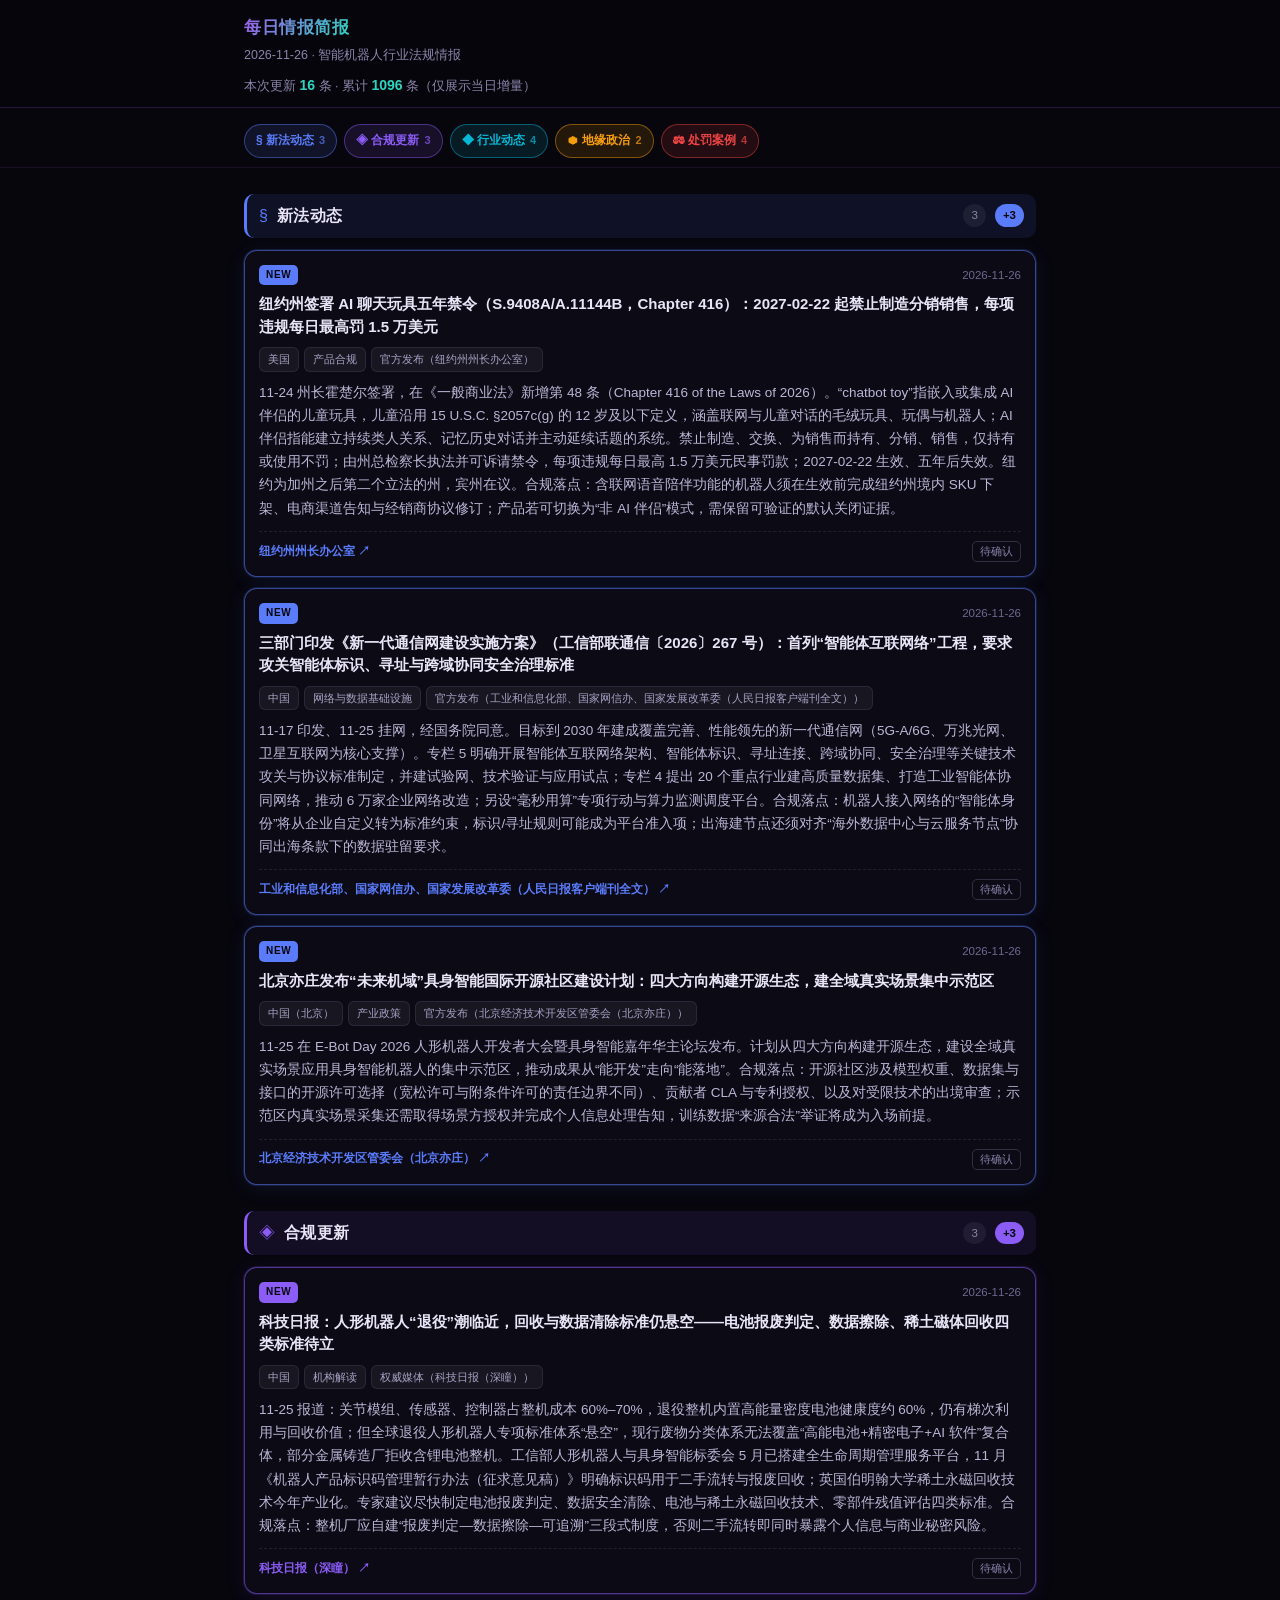
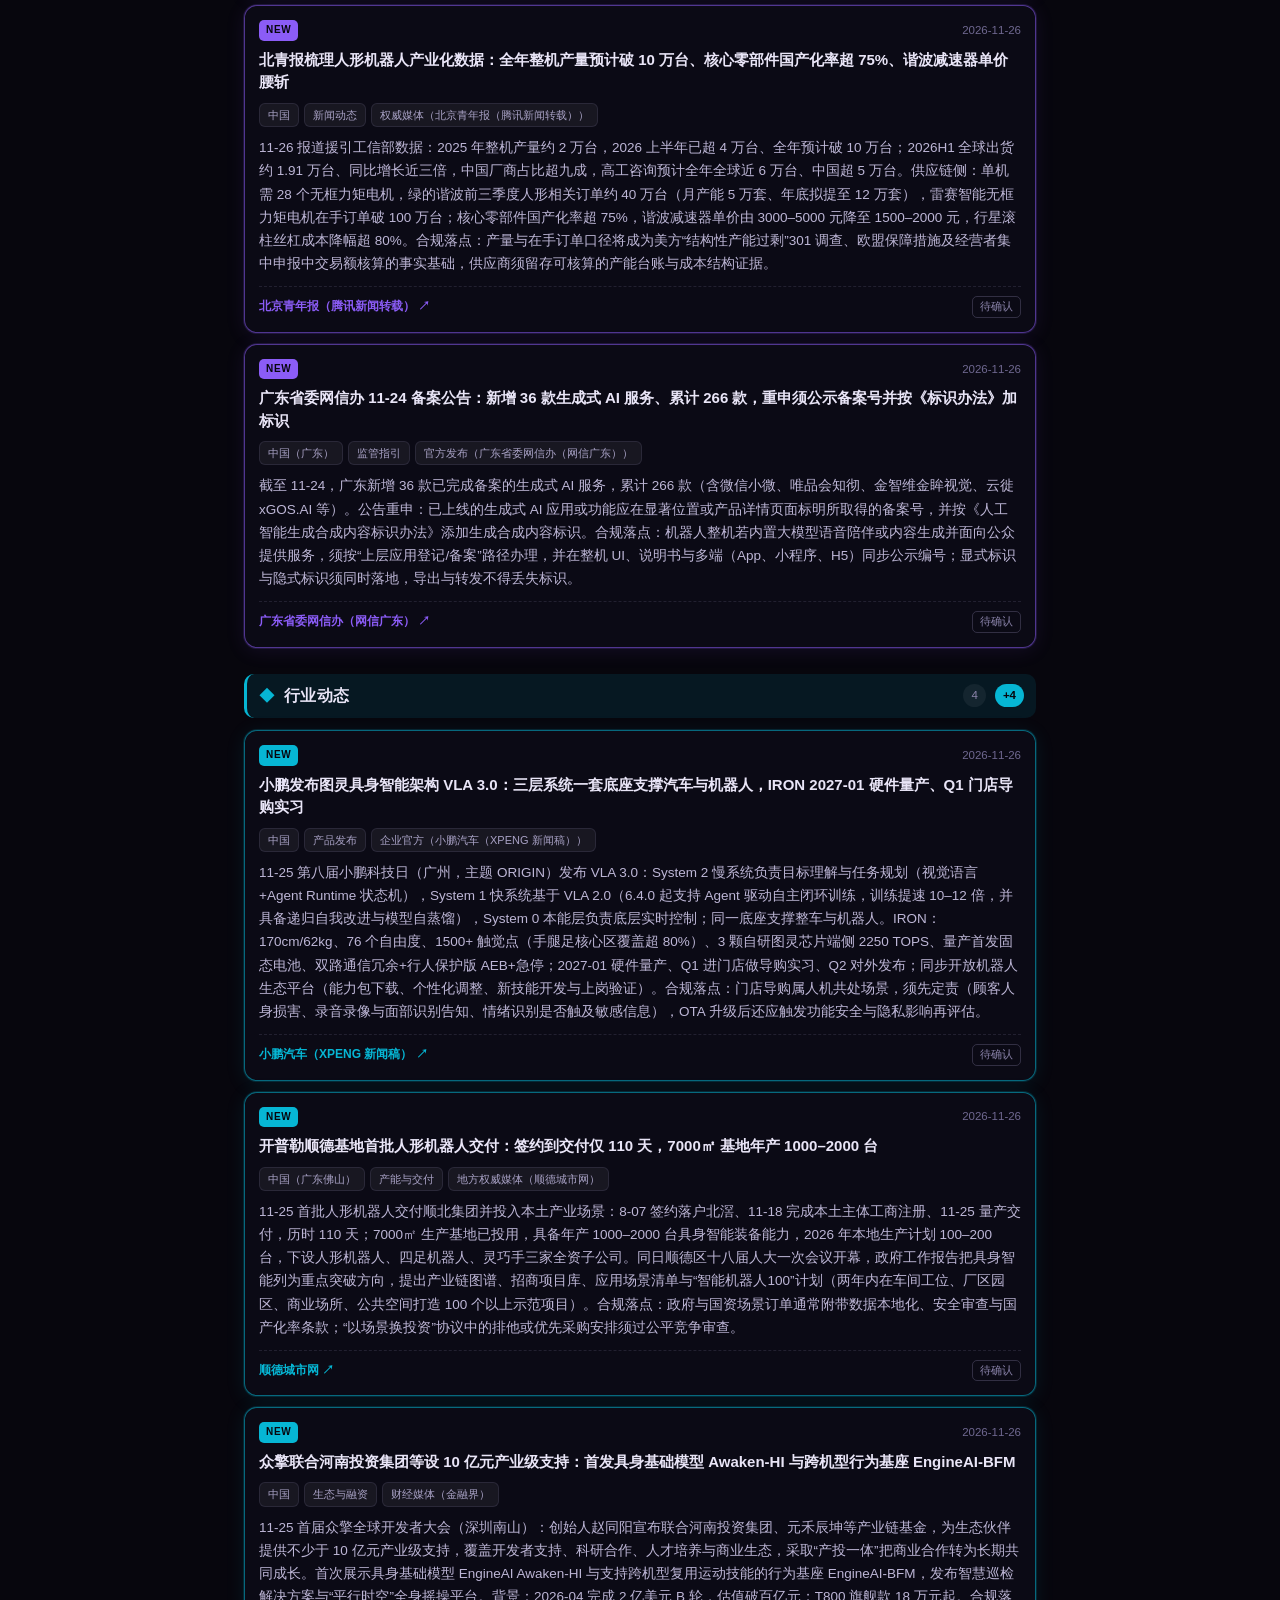
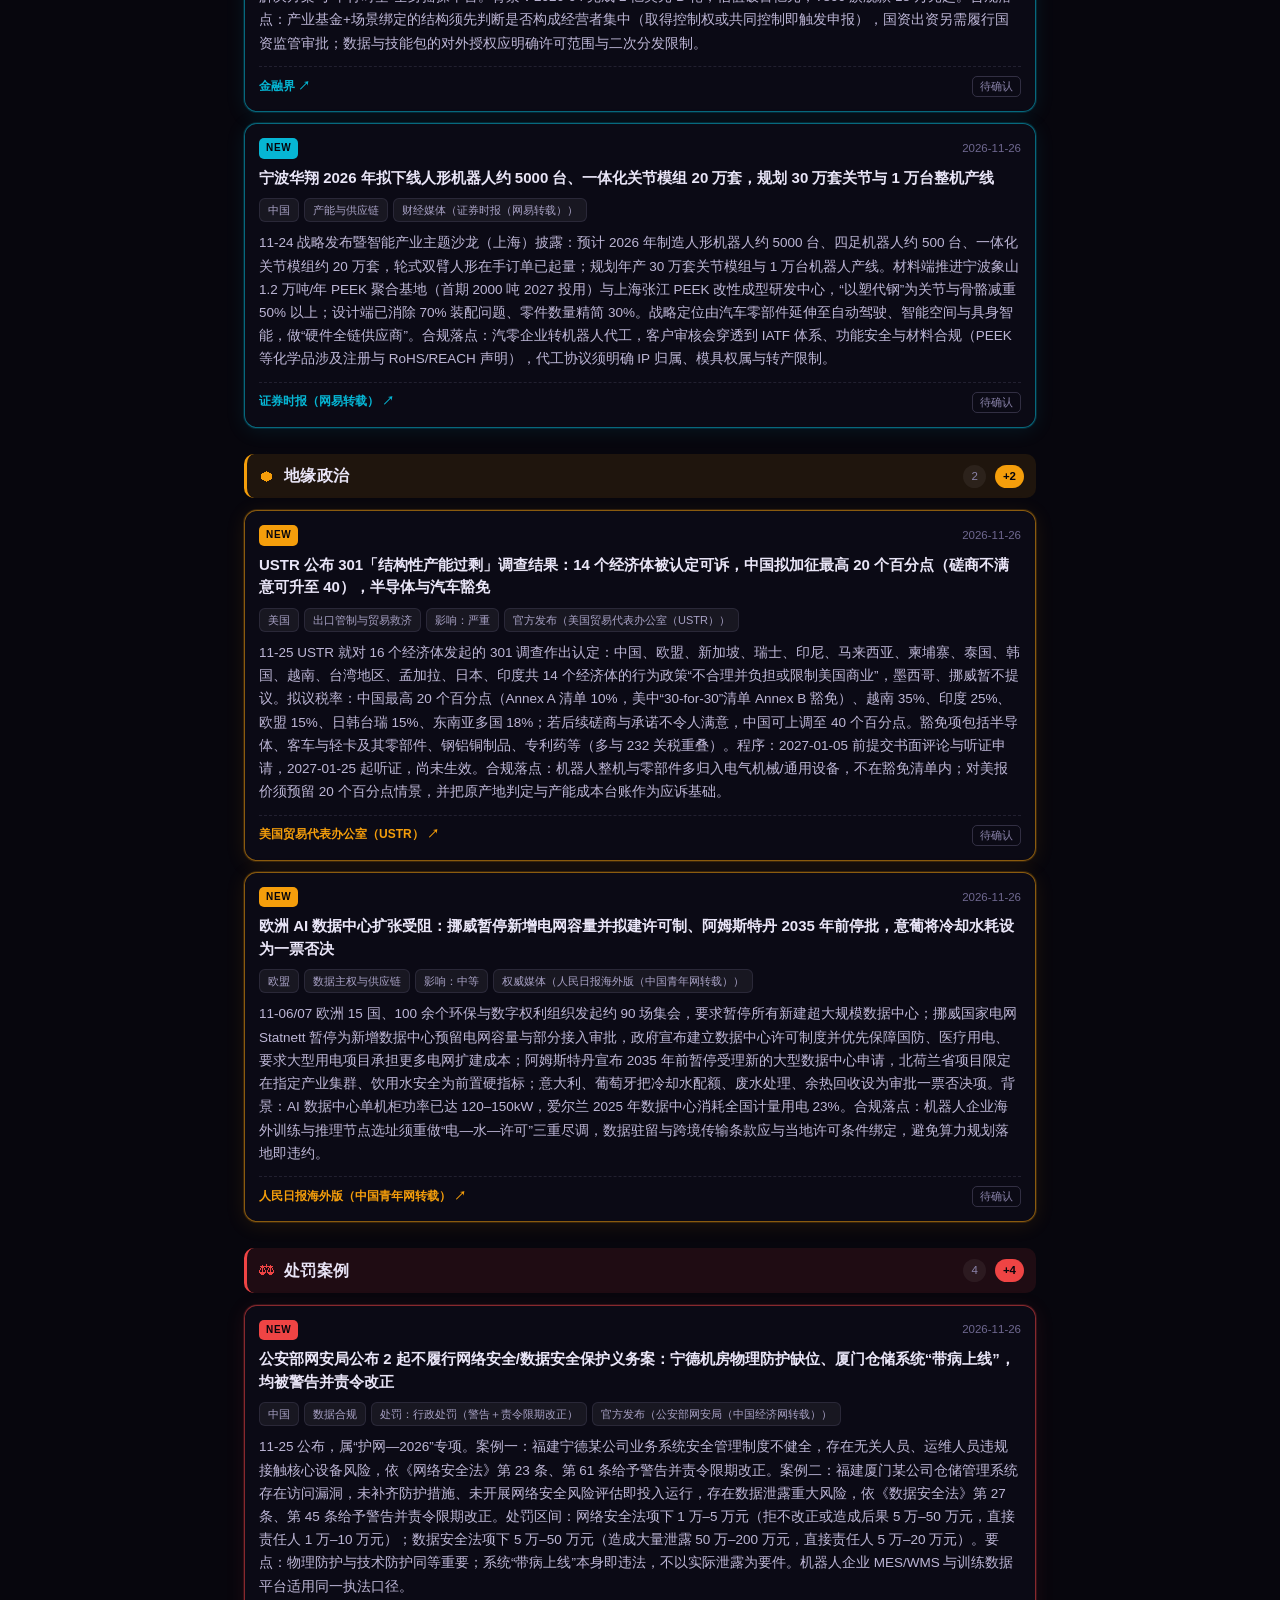
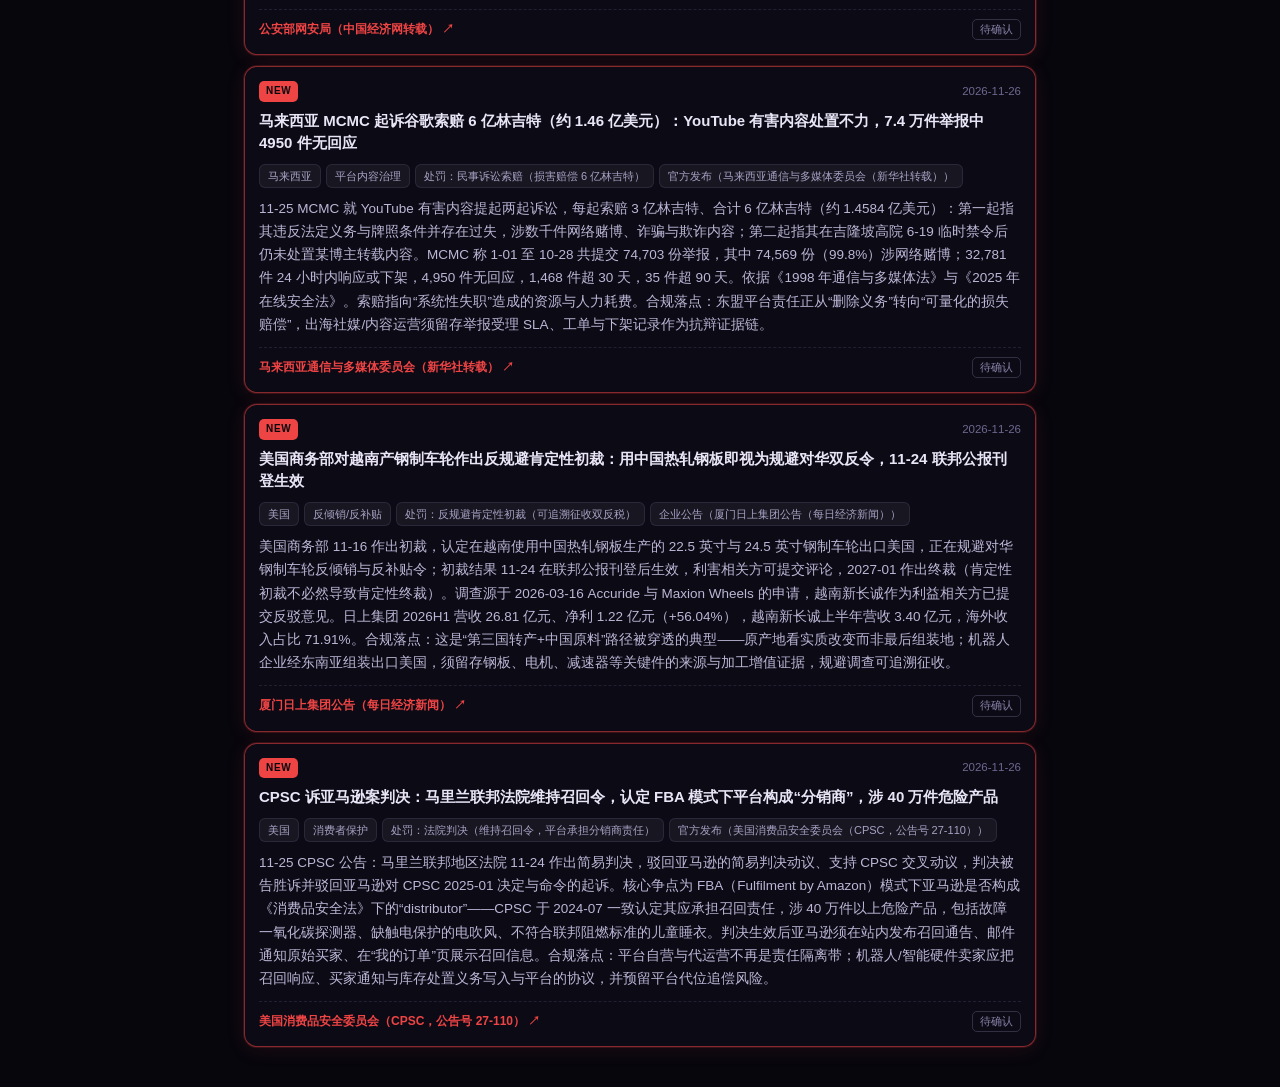
==== commit 1ca51e6e: "daily intel auto-update 2026-11-26" ====
--- a/daily-brief.html
+++ b/daily-brief.html
@@ -3,7 +3,7 @@
 <head>
 <meta charset="utf-8">
 <meta name="viewport" content="width=device-width,initial-scale=1">
-<title>每日情报简报 · 2026-11-25 · 智能机器人行业法规情报</title>
+<title>每日情报简报 · 2026-11-26 · 智能机器人行业法规情报</title>
 <style>
 *{box-sizing:border-box;-webkit-tap-highlight-color:transparent}
 body{margin:0;background:#07060d;color:#e9e5f7;
@@ -91,11 +91,11 @@
 <body>
 <header class="top"><div class="wrap">
 <div class="t">每日情报简报</div>
-<div class="d">2026-11-25 · 智能机器人行业法规情报</div>
-<div class="meta">本次更新 <b>16</b> 条 · 累计 <b>1080</b> 条（仅展示当日增量）</div>
+<div class="d">2026-11-26 · 智能机器人行业法规情报</div>
+<div class="meta">本次更新 <b>16</b> 条 · 累计 <b>1096</b> 条（仅展示当日增量）</div>
 </div></header>
 <nav class="nav"><div class="wrap"><a class="nav-chip" href="#b-regulations" style="--bc:#5b7cfa">§ 新法动态<i>3</i></a><a class="nav-chip" href="#b-updates" style="--bc:#8b5cf6">◈ 合规更新<i>3</i></a><a class="nav-chip" href="#b-industry" style="--bc:#06b6d4">◆ 行业动态<i>4</i></a><a class="nav-chip" href="#b-geo" style="--bc:#f59e0b">⬢ 地缘政治<i>2</i></a><a class="nav-chip" href="#b-cases" style="--bc:#ef4444">⚖ 处罚案例<i>4</i></a></div></nav>
-<main class="wrap"><section class="board" id="b-regulations" style="--bc:#5b7cfa"><header class="board-head"><span class="bi">§</span><h2>新法动态</h2><span class="count">3</span><span class="count new">+3</span></header><div class="cards"><article class="card is-new" data-date="2026-11-25"><div class="card-top"><span class="badge-new">NEW</span><span class="date">2026-11-25</span></div><h3 class="title">市场监管总局就《关于开展企业守信激励工作的通知（征求意见稿）》征求意见：24 项激励措施＋20 条守信名单管理指引，负面信息单项否决</h3><div class="chips"><span class="chip">中国</span><span class="chip">规范性文件征求意见</span><span class="chip">官方（国家市场监督管理总局）</span></div><p class="summary">11 月 24 日市场监管总局公告公开征求意见，同步附《市场监管领域守信主体名单管理工作指引（试行）》（20 条）与《市场监督管理部门守信激励措施》（24 项），反馈截止 2026 年 12 月 25 日。制度骨架：①认定模式为“企业自愿申报＋市场监管部门审核”，省市县三级审核；②认定标准设“负面信息单项否决”＋守信情况综合判断；③激励有效期 3 年、名单动态调整，并提供行政复议、诉讼救济渠道；④明确市场监管部门依法履职、严禁收费。激励内容举例：企业登记、食品生产经营等许可程序便利化；中国质量奖等荣誉称号评选作正向指标；参与放心消费主体培育、获全国放心消费承诺标识时可压缩公示时长、快速赋码赋标。合规提示：这是一套“以信用换便利”的正向机制，但反面同样锋利——“单项否决”意味着任何一次行政处罚（含广告、质量、价格、个人信息）落账，3 年窗口内即失去申报资格；正向激励又与招投标、政府采购、平台入驻的品牌资信挂钩。机器人企业若正在做政企/央国企项目，应把信用记录核查前置到投标资格预审阶段，而非等投标时才发现被否决。</p><div class="card-foot"><a class="src" href="https://www.samr.gov.cn/hd/zjdc/art/2026/art_9e119d4d64c44d58a733549a04f2a12f.html" target="_blank" rel="noopener">市场监管总局 ↗</a><span class="verify">待确认</span></div></article><article class="card is-new" data-date="2026-11-25"><div class="card-top"><span class="badge-new">NEW</span><span class="date">2026-11-25</span></div><h3 class="title">两部门轻工业标准方案落地解读：明确研究制定“特殊人群用服务机器人”新产品标准，智能家居互联互通拟出强制性国标</h3><div class="chips"><span class="chip">中国</span><span class="chip">产业标准政策（工信部联消费〔2026〕252 号）</span><span class="chip">官方媒体解读（新华网）</span></div><p class="summary">工信部、市场监管总局联合印发《以标准提升引领轻工业优化升级实施方案》（工信部联消费〔2026〕252 号，2026 年 10 月 15 日印发、11 月 16 日对外发布），11 月 24 日新华网刊发实施方案解读。要点：两阶段目标——2027 年制修订产品/方法标准约 200 项、译制外文版约 30 项、牵头制修订国际标准占比提至 8% 左右；2030 年基本形成全球领先轻工标准体系。六大行动 12 项任务 4 项工程。与机器人直接相关的两处：①专栏“标准质量提档升级工程—家电”明确“研究制定宠物用家电、特殊人群用服务机器人等新产品标准”；②强制性国家标准筑基行动要求研究制定智能家居本地网络接入、公共指令集等互联互通强制性国家标准（此前智能家电互操作为推荐性系列国标）。截至 2026 年 9 月现行有效轻工标准 7200 余项。合规提示：服务机器人在监管口径上被同时拉进“消费品/轻工”与“机器人”两条线，意味着同一台陪护/助老机器人可能同时受 GB/T 48317 系列（人形机器人技术要求）与轻工新产品标准约束；在“新产品标准”尚未出台的空白期，合同验收只能落到约定标准，法务应避免在合同中直接写“符合国家相关标准”这种无从举证的空话。</p><div class="card-foot"><a class="src" href="https://www.news.cn/tech/20261124/e8d73f594b4941cba914147a4b6ccdc3/c.html" target="_blank" rel="noopener">新华网 ↗</a><span class="verify">待确认</span></div></article><article class="card is-new" data-date="2026-11-25"><div class="card-top"><span class="badge-new">NEW</span><span class="date">2026-11-25</span></div><h3 class="title">首批六项人形机器人国标牵头起草人解读：0.5 米/秒是靠近人时的安全速度红线，运动控制给出 200Hz／20ms／1ms 三级周期指标</h3><div class="chips"><span class="chip">中国</span><span class="chip">国家标准（推荐性 GB/T）</span><span class="chip">媒体（专访标准牵头起草单位北京人形机器人创新中心）</span></div><p class="summary">11 月 24 日新京报专访《人形机器人技术要求 第 4 部分：运动控制》牵头起草单位标准负责人鄂磊，披露首批六项人形机器人国标（GB/T 48317.1~.5—2026 系列＋《人形机器人 仿真测试平台技术规范》，2026 年 10 月 15 日批准发布、2027 年 4 月 1 日实施）的具体阈值：①0.5 米/秒——约为成年人散步速度的一半，是“机器人靠近人时的建议最高速度”，一条写进标准的安全红线；②基于本体传感器的本体状态信息更新率不低于 200 赫兹（每秒对自己“看”200 眼）；③全身运动解算周期不大于 20 毫秒；④底层关节伺服控制周期“宜”不大于 1 毫秒。另披露：五项技术要求标准分别对应总则、环境感知、决策规划、运动控制、作业操作，《决策规划》部分公开说明称“国外暂无同类标准，因此未采用国际标准”；仿真测试平台提供统一“虚拟考场”，同场景同规则跨企业可比。合规提示：推荐性国标本身不强制，但一经招标文件、采购合同或认证方案引用即具约束力；2027 年 4 月 1 日之后签的验收条款应写明“符合 GB/T 48317 系列具体部分”，并区分“应”（200Hz、20ms）与“宜”（1ms）的抗辩空间——写错一个字，验收争议时就少一层护城河。</p><div class="card-foot"><a class="src" href="https://www.bjnews.com.cn/detail/1795564515189392.html" target="_blank" rel="noopener">新京报 ↗</a><span class="verify">待确认</span></div></article></div></section><section class="board" id="b-updates" style="--bc:#8b5cf6"><header class="board-head"><span class="bi">◈</span><h2>合规更新</h2><span class="count">3</span><span class="count new">+3</span></header><div class="cards"><article class="card is-new" data-date="2026-11-25"><div class="card-top"><span class="badge-new">NEW</span><span class="date">2026-11-25</span></div><h3 class="title">市场监管总局 AI 国际标准化专题发布会：我国牵头 78 项 AI 国际标准，“1+N”体系落地，5 个自贸区开展 AI 标准化自主开放试点</h3><div class="chips"><span class="chip">中国</span><span class="chip">监管动态／官方发布会</span><span class="chip">官方发布会（经中证网、央视报道）</span></div><p class="summary">11 月 24 日市场监管总局召开人工智能国际标准化工作专题新闻发布会。标准侧：我国深度参与并完善人工智能“1+N”国际标准体系，牵头制定 78 项 AI 国际标准（29 项基础共性＋15 个标准技术机构牵头 49 项行业应用）；ISO/IEC JTC1/SC42 注册专家 155 人次、实现下设工作组全覆盖；联合多国编制《信息技术 人工智能 生成式人工智能风险应对指南》，形成全球首个针对生成式 AI 治理的国际标准提案；已发布大模型、服务器性能测试等 15 项 AI 国家标准外文版，并推动 78 项国家标准全栈对外转化；在上海、河北等 5 个自贸试验区开展首批标准化自主开放试点，对标 DEPA 等高标准经贸规则，在人工智能数据跨境、产品合规互认方面先行先试。产业侧（工信部科技司副司长姚佳）：2026 年上半年 AI 核心产业规模预计超 7500 亿元、核心企业超 6600 家、智算规模超 2592 EFLOPS；已设 600 亿元国家人工智能基金、18 个国家 AI 创新应用先导区；推动 ITU 成立全球首个具身智能标准焦点组，参与发布具身人工智能系统的要求与框架等国际标准 80 余项；下一步聚焦大模型、智能体、具身智能深化标准互通与互认。合规提示：对出海企业最有价值的是“合规互认”四个字——若自贸区试点把中国标准与外方准入打通，CE/UL 之外多一条通道；反向风险是海外客户开始拿中国国标外文版当验收依据，届时“国内够用、海外不够”的产品会被同一份文件同时检验。</p><div class="card-foot"><a class="src" href="https://www.cs.com.cn/ssgs/cj2020/2026/11/24/detail_2026112410054415.html" target="_blank" rel="noopener">中证网 ↗</a><span class="verify">待确认</span></div></article><article class="card is-new" data-date="2026-11-25"><div class="card-top"><span class="badge-new">NEW</span><span class="date">2026-11-25</span></div><h3 class="title">市场监管总局同日发布会：布局 AI 人机交互新赛道，面向视障人群的智能体无障碍交互标准预研立项，具身智能机器人交互界面设计入选</h3><div class="chips"><span class="chip">中国</span><span class="chip">标准动向／预研立项</span><span class="chip">官方发布会（经央视新闻、北京日报报道）</span></div><p class="summary">11 月 24 日市场监管总局发布会披露，我国正在布局人工智能人机交互新赛道：今年新注册多项由我国牵头提出的预研项目，涵盖具身智能机器人交互界面设计、眼动交互、表面肌电交互可用性评估、面向视障人群的智能体无障碍交互等前沿方向；同时推动多项情感计算标准进入最终国际标准草案（FDIS）阶段。中国电子技术标准化研究院副院长范科峰表示，情感计算标准提出的技术体系能使 AI 准确感知人类情绪并作出响应，有利于提升智能客服、人形机器人、智能家居和车载交互等产品的安全性与可信度。合规提示：无障碍正在从“品牌加分项”变成“技术规范＋市场准入”——欧盟《无障碍法案》(EAA) 已把机器人语音、触屏与配套 App 纳入评估（EN 301 549），国内这批预研项目是国内标准与国际规则对齐的窗口期；做陪护、导览、助残类机器人的企业，现在把无障碍交互写进产品需求文档，比两年后被客户拿标准来倒逼便宜得多。</p><div class="card-foot"><a class="src" href="https://news.bjd.com.cn/2026/11/24/12042125.shtml" target="_blank" rel="noopener">京报网（北京日报） ↗</a><span class="verify">待确认</span></div></article><article class="card is-new" data-date="2026-11-25"><div class="card-top"><span class="badge-new">NEW</span><span class="date">2026-11-25</span></div><h3 class="title">广东《知识产权保护和运用“十五五”规划》发布会：五年办结涉外知产案件 1.1 万余件，“十五五”将完善具身智能与生成式 AI 裁判规则</h3><div class="chips"><span class="chip">中国／广东</span><span class="chip">司法政策／规划</span><span class="chip">媒体（引广东省高级人民法院新闻发布会）</span></div><p class="summary">11 月 24 日广东省《知识产权保护和运用“十五五”规划》新闻发布会，省高院知识产权审判庭庭长欧丽华介绍：“十四五”期间全省法院审结涉数据、人工智能等案件 1500 余件，办结涉外知识产权案件 1.1 万余件；已出台全国首份涉数据、涉人工智能司法保护意见，并推动国内产业链 24 家企事业单位达成全国首份人工智能开源生态共识。“十五五”举措：聚焦新一代信息技术、具身智能、生物医药、新能源新材料等新兴领域提供针对性司法保护；依法审理涉生成式人工智能侵权判定、算法合规与竞争利益保护等新类型案件；开展“人工智能+”先进制造领域司法保护专题调研；深化知识产权“三合一”审理机制，用好行为保全、证据保全、先行判决、信用监管；继续平等保护中外当事人（已妥善审理涉“迪奥”“飞利浦”等商标侵权案）。合规提示：两点可直接用——①涉具身智能、生成式 AI 的诉讼，广东法院明确要做“裁判规则输出”，意味着在广东起诉/应诉能更早拿到可引用的裁判观点；②“人工智能开源生态共识”给开源许可违约、衍生作品权属之争提供了行业标准之外的软法依据，做开源模型二次开发的企业值得把这份共识找出来逐条比对内部开源合规流程。</p><div class="card-foot"><a class="src" href="https://finance.sina.com.cn/roll/2026-11-24/doc-inizvqte0033350.shtml" target="_blank" rel="noopener">新浪财经 ↗</a><span class="verify">待确认</span></div></article></div></section><section class="board" id="b-industry" style="--bc:#06b6d4"><header class="board-head"><span class="bi">◆</span><h2>行业动态</h2><span class="count">4</span><span class="count new">+4</span></header><div class="cards"><article class="card is-new" data-date="2026-11-25"><div class="card-top"><span class="badge-new">NEW</span><span class="date">2026-11-25</span></div><h3 class="title">网易灵动与柳工签署战略合作：AI 原生挖掘机进入规模量产与出海，AI 承担生产任务比例超 85%</h3><div class="chips"><span class="chip">中国</span><span class="chip">具身智能／工程机械</span><span class="chip">媒体（新浪科技）</span></div><p class="summary">11 月 24 日上海宝马工程机械展（bauma CHINA 2026）现场，网易旗下工程机械具身智能品牌“网易灵动”与柳工集团签署战略合作协议，全面推进 AI 原生挖掘机的规模化量产与出海，并真机演示首款多模态交互 AI 挖掘机柳工 922FE 搭载“灵掘 2.0”系统，实现自动导航、动态避障、自动装车全流程；据披露已在超百个项目完成作业验证，AI 承担核心生产任务比例超 85%。柳工有 68 年制造积累，网易灵动提供算法与具身智能能力，出海依托柳工全球制造与销售网络。合规提示：工程机械出海是三重义务叠加——欧盟机械法规（AI 自演进功能须公告机构评定、网络安全并入机械安全、改装视同新制造商并追责 10 年）＋目标市场排放/噪声准入＋数据跨境（远程运维数据回流）。另需注意“AI 承担 85% 生产任务”这一表述本身有法律后果：自动化程度越高，操作员培训义务、现场监护责任与事故责任在雇主/厂商/操作者之间的切分就越难用“人工最终决策”来兜底，建议在销售合同中明确人机协同的操作规程与责任边界。</p><div class="card-foot"><a class="src" href="https://finance.sina.com.cn/jjxw/2026-11-24/doc-inizvuze8971909.shtml" target="_blank" rel="noopener">新浪财经 ↗</a><span class="verify">待确认</span></div></article><article class="card is-new" data-date="2026-11-25"><div class="card-top"><span class="badge-new">NEW</span><span class="date">2026-11-25</span></div><h3 class="title">大晓机器人发布具身通用模型 ACE-Brain-0.7：首提“基于真实执行状态”的具身推理范式，六项基准 76.5 分超前代与 GPT-6 Astra</h3><div class="chips"><span class="chip">中国</span><span class="chip">具身模型／技术发布</span><span class="chip">官方（北京国际科技创新中心 ncsti.gov.cn）</span></div><p class="summary">11 月 24 日披露，大晓机器人发布增强型具身通用模型 ACE-Brain-0.7，首次提出 Execution-Grounded Reasoning（基于真实执行状态的具身推理）范式，把任务理解拆成“任务结构”与“执行状态”两层，融合空间锚定、任务理解、进度估计三项能力，专门解决“懂规划却不懂执行”。数据：六项公开任务推理基准均分 76.5（GPT-6 Astra 72.7、Claude Opus 5.5 73.5）；七项空间锚定基准均分 75.90，RefCOCOg 视觉定位 Acc@0.5 达 91.25%；约 370 万组高质量问答数据（人类第一视角视频＋机器人操作记录＋仿真环境）；114 组时间配对测试中，原始基模同时答对两时刻问题的比例 15.8%，任务问答微调后升至 54.4%（+38.6 个百分点）。架构上属“双脑协同”高层认知：ACE-Brain 负责推理规划，开悟世界模型 KAIROS 3.1 预测物理后果，Mundo 仿真做策略校验，真机执行回流形成闭环。落地定向酒店服务、即时零售。合规提示：训练数据三源混合中“人类第一视角视频”直接触发个人信息/肖像合规，须在数据合规台账里单列为独立来源并核查授权链；论文已在 ArXiv 公开，未来若发生技术来源争议，公开时间戳是最省事的第一层举证。</p><div class="card-foot"><a class="src" href="https://www.ncsti.gov.cn/kjdt/kjrd/202611/t20261124_265334.html" target="_blank" rel="noopener">国际科技创新中心 ↗</a><span class="verify">待确认</span></div></article><article class="card is-new" data-date="2026-11-25"><div class="card-top"><span class="badge-new">NEW</span><span class="date">2026-11-25</span></div><h3 class="title">美国 Embo 完成 1.1 亿美元种子轮（a16z 领投、英伟达 NVentures 参投）：只做机器人的“大脑”，不做本体</h3><div class="chips"><span class="chip">美国</span><span class="chip">融资／世界模型</span><span class="chip">媒体（凤凰网科技）</span></div><p class="summary">11 月 23 日宣布、11 月 24 日中文报道：旧金山机器人 AI 公司 Embo 完成 1.1 亿美元（约合人民币 8.6 亿元）种子轮，a16z 领投，Khosla Ventures、DST Global、英伟达旗下 NVentures 及多家战略投资者参投。公司 2026 年 4 月成立，创始人为 Dreamer 系列世界模型核心作者、在 Google DeepMind 工作十年的 Danijar Hafner，CTO Wilson Yan 为 VideoGPT 作者。技术路径四步：多模态统一模型从头预训练（海量互联网视频＋文本）→ 接入真实人形机队（电机与传感器）→ 在世界模型生成的想象场景中强化学习练习技能（含失败恢复）→ 真机经验微调；团队此前构建的训练基础设施规模达 7 万块 GPU。公司明确不做硬件，只做人形机器人的“大脑”，目标是开箱即用于陌生环境而非逐物体逐任务适配。Yann LeCun 公开评论支持“机器人世界模型”。合规提示：纯模型供应商这一角色在 EU AI Act 下就是 GPAI 模型提供者，若下游用于高风险场景还需配合系统提供者完成合格评定；本体厂与模型厂之间的合同必须写清谁承担上市后监测、严重事件报告与召回主导权——否则事故一来，双方都会先证明“不是我”。</p><div class="card-foot"><a class="src" href="https://tech.ifeng.com/c/8yJhlPLaBLT" target="_blank" rel="noopener">凤凰网科技 ↗</a><span class="verify">待确认</span></div></article><article class="card is-new" data-date="2026-11-25"><div class="card-top"><span class="badge-new">NEW</span><span class="date">2026-11-25</span></div><h3 class="title">英汉思动力超亿元 B 轮（中科院国科投资）：48 小时内三笔亿元级具身融资，全部绕开人形整机</h3><div class="chips"><span class="chip">中国</span><span class="chip">融资／产业结构</span><span class="chip">媒体（钛媒体，经网易转载）</span></div><p class="summary">11 月 23 日至 24 日 48 小时内，具身智能一级市场连出三笔亿元级融资：章鱼动力（数亿元，芯动能投资、美的资本等新进，线性资本/小米/Panga 持续加注）、傲意科技（数亿元 D 轮，中兵顺景、长江资本、光谷产投）、英汉思动力（超亿元人民币 B 轮，中科院背景国科投资）。三家成立时间跨度十个月到十年、切入点各异，共同点是均不造通用双足人形整机，三条路线为：已批量交货的上游“卖水人”（傲意灵巧手五个系列二十余款标准 SKU、珠海万台级自建工厂、2026 上半年订单破万台、服务全球近 200 家具身企业、已在冲刺上市）、重做工业底层的“手脑一体”派、以及垂直爆品。文章判断：热钱正从“整机内卷”转向能算清账的核心部件、操作闭环与垂直爆品。合规提示：融资口径从“技术想象力”切到“交付确定性”，直接改变尽调清单——投资人会要订单、验收单、客户复购率与产线良率，而这些恰恰是法务能提前固化的东西（框架协议转可验收订单、验收标准与测试报告留档、交付里程碑与付款节点绑定）。别等到 DD 阶段才发现公司只有 MOU。</p><div class="card-foot"><a class="src" href="https://www.163.com/dy/article/LCH29NF905118O92.html" target="_blank" rel="noopener">网易（钛媒体） ↗</a><span class="verify">待确认</span></div></article></div></section><section class="board" id="b-geo" style="--bc:#f59e0b"><header class="board-head"><span class="bi">⬢</span><h2>地缘政治</h2><span class="count">2</span><span class="count new">+2</span></header><div class="cards"><article class="card is-new" data-date="2026-11-25"><div class="card-top"><span class="badge-new">NEW</span><span class="date">2026-11-25</span></div><h3 class="title">BIS 将 7 家东南亚实体列入实体清单（含阿里新加坡子公司 Apex、Megaspeed 系），推定拒绝、管制范围不限于 AI 芯片</h3><div class="chips"><span class="chip">美国／东南亚（新加坡／马来西亚／泰国）</span><span class="chip">出口管制（实体清单）</span><span class="chip">影响：严重</span><span class="chip">媒体（财新网，引 BIS 公告）</span></div><p class="summary">当地时间 11 月 23 日 BIS 公布最终规则（11 月 24 日生效、25 日正式刊登），将 7 家实体列入实体清单：新加坡 Apex Enterprise Solutions (Singapore) Private Limited（阿里巴巴旗下）、Megaspeed International Pte. Ltd.、Swiftdata Pte. Ltd.；马来西亚 MSFusion Sdn. Bhd.、PT Megaspeed International、Speedmatrix Sdn Bhd；泰国 Megaspeed (Thailand) Co., Ltd.。BIS 认定其存在将先进计算物项转移至未经授权最终用途/最终用户的重大风险。法律后果：向上述实体出口、再出口或在境内转移任何受 EAR 管辖物项均须申请许可，审查原则为“推定拒绝”，且范围不限于 AI 芯片。过渡安排仅适用于生效当日已由承运人实际载运、正前往相关港口且原可免许可或适用许可例外的货物，可在 30 天内按旧规完成；新订单不适用。阿里巴巴 11 月 24 日回应称列名“错误”，Apex 从未转移任何受美国出口管制的先进计算芯片，将通过一切法律途径维权。马来西亚投贸部（MITI）11 月 24 日声明，MIDA 将通知全部数据中心运营商，建议勿为这 7 家提供托管、出租空间或其他服务。合规提示：这是“第三方中转”通道被逐一点名的信号——东南亚的数据中心托管、算力转售、整机与零部件转口三类合作都要重做尽调；机器人企业若在东南亚设有销售子公司、代工厂或运维节点，务必对交易对手做实体清单穿透筛查（含 50% 规则），并把“被列名即有权中止履约且不承担违约责任”写成合同条款。</p><div class="card-foot"><a class="src" href="https://companies.caixin.com/m/2026-11-24/102508293.html" target="_blank" rel="noopener">财新网 ↗</a><span class="verify">待确认</span></div></article><article class="card is-new" data-date="2026-11-25"><div class="card-top"><span class="badge-new">NEW</span><span class="date">2026-11-25</span></div><h3 class="title">商务部公告 2026 年第 59 号：2024 年第 46 号公告第二款自 11 月 28 日起暂停实施至 2027 年 1 月 27 日（第二次延长）</h3><div class="chips"><span class="chip">中国／中国—美国</span><span class="chip">出口管制（对美管制措施调整）</span><span class="chip">影响：中等</span><span class="chip">媒体（引商务部公告，证券时报）</span></div><p class="summary">11 月 24 日商务部公布继续调整实施商务部公告 2024 年第 46 号的决定：经批准，自 2026 年 11 月 28 日起至 2027 年 1 月 27 日，2024 年第 46 号《关于加强相关两用物项对美国出口管制的公告》第二款暂停实施。第 46 号公告原文两款：第一款“禁止两用物项对美国军事用户或军事用途出口”；第二款“原则上不予许可镓、锗、锑、超硬材料相关两用物项对美国出口；对石墨两用物项对美国出口，实施更严格的最终用户和最终用途审查”。此次为第二次延长（2025 年第 72 号曾暂停至 2026 年 11 月 27 日），即政策窗口无缝衔接、未出现空档。合规提示：“暂停”不等于“取消”——第一款（军事用户/军事用途禁止）始终有效，任何对美出口的最终用户与最终用途审查义务没有松动；第二款恢复的条件仍写在法条里，只是暂时中止。做稀土永磁、超硬材料、石墨类供应链的机器人企业，应在合同中加入“政策窗口届满未续期”的自动调整条款（价格、交付、许可责任归属），而不是默认这个窗口会一直开着。</p><div class="card-foot"><a class="src" href="https://www.stcn.com/article/detail/4350684.html" target="_blank" rel="noopener">证券时报网 ↗</a><span class="verify">待确认</span></div></article></div></section><section class="board" id="b-cases" style="--bc:#ef4444"><header class="board-head"><span class="bi">⚖</span><h2>处罚案例</h2><span class="count">4</span><span class="count new">+4</span></header><div class="cards"><article class="card is-new" data-date="2026-11-25"><div class="card-top"><span class="badge-new">NEW</span><span class="date">2026-11-25</span></div><h3 class="title">国家网络安全通报中心通报 86 款 App 违法违规收集使用个人信息：13 类情形，金融领域专项治理，微信小程序与服务号同样在列</h3><div class="chips"><span class="chip">中国</span><span class="chip">个人信息保护执法通报</span><span class="chip">处罚：通报（责令整改，未列罚款）</span><span class="chip">媒体（引国家网络安全通报中心，东方财富转载）</span></div><p class="summary">11 月 24 日国家网络安全通报中心通报：依据中央网信办、工业和信息化部、公安部联合发布的《关于开展 2026 年个人信息保护系列专项行动的公告》，经国家计算机病毒应急处理中心检测（检测期 2026 年 10 月 16 日至 11 月 9 日），86 款移动应用存在一项或多项违法违规收集使用个人信息情形，共涉隐私政策、个人信息收集与共享、安全技术措施、自动化决策营销等 13 类问题。数量最多的一类为“隐私政策未逐一列出 App（含委托第三方或嵌入的第三方代码、插件）收集使用个人信息的目的、方式、范围”，涉 55 款；另有 9 款未在首次运行时以弹窗等显著方式提示阅读隐私政策、隐私政策难以访问、未告知处理者名称/联系方式/保存期限。被点名应用横跨银行、保险、消费信贷、证券、交通出行、医疗健康，含 Grab、多邻国、邮储信用卡、中信百信银行、大通汽车、丰云行、航旅纵横、德克士等；中信百信银行涉及“向其他个人信息处理者提供个人信息未履行告知义务并取得单独同意”。形态上包含微信小程序、微信服务号、百度小程序等非 App 载体。合规提示：机器人企业的配套 App、调试小程序、售后服务平台全部在射程内，且“小程序不算 App”这种想法已经被通报本身否掉；《个人信息保护法》第 21 条（委托处理，需协议＋监督）与第 23 条（对外提供，需告知＋单独同意）是两套义务，SDK/插件清单必须逐项落到隐私政策，否则 55 款那一类的坑最容易踩。</p><div class="card-foot"><a class="src" href="https://finance.eastmoney.com/a/202611243938455951.html" target="_blank" rel="noopener">东方财富网 ↗</a><span class="verify">待确认</span></div></article><article class="card is-new" data-date="2026-11-25"><div class="card-top"><span class="badge-new">NEW</span><span class="date">2026-11-25</span></div><h3 class="title">最高检发布 5 起惩治侵犯关键核心技术犯罪典型案例：液冷供电一体化服务器电源（AI 场景关键供电部件）商业秘密案 4 人获刑</h3><div class="chips"><span class="chip">中国</span><span class="chip">知识产权刑事（商业秘密、著作权）</span><span class="chip">处罚：有期徒刑 3 年至 1 年（均适用缓刑）并处罚金 100 万元至 16 万元；另案单位罚金 200 万元、直接责任人 3 年 6 个月</span><span class="chip">官方（最高人民检察院）</span></div><p class="summary">最高检 11 月 20 日发布、11 月 24 日经央视与最高检官网详解 5 件“检察机关服务新质生产力发展”典型案例（2 件侵犯著作权、3 件侵犯商业秘密），覆盖国产芯片、国产计算机操作系统、液冷供电一体化服务器电源、航空航天。①液冷供电案：黄某来等 4 人离职后入职杭州某科技能源公司，在原企业技术信息基础上开发同类液冷电源并申请专利，2023 年 3 月技术方案随专利申请公开；鉴定认定两项 ATS 液冷供电技术信息在专利申请公开前不为公众知悉、与新公司方案实质相同，商业价值 500 余万元；2026 年 3 月 24 日一审以侵犯商业秘密罪判处 4 人有期徒刑 3 年至 1 年、均适用缓刑，并处罚金 100 万至 16 万元。②芯片案：上海某头部数显游标卡尺芯片企业 MCU 固化软件被仿制，侵权芯片 350 余万片、非法经营额 380 余万元，单位罚金 200 万元、实控人有期徒刑 3 年 6 个月并罚金 20 万元；检察机关以“权利人源代码与侵权芯片固化二进制代码同源编译比对”破解鉴定难题。③光电连接器案：六人内外勾连，附带民事诉讼赔偿 300 余万元。办案特点：刑附民“一揽子”解决刑事与民事赔偿。合规提示：机器人企业的核心资产是模型权重、训练数据与固件，“技术秘密＋著作权”双轨保护比单押一条更抗打；同时应保留可复现的编译环境、版本记录与研发日志——同源编译比对这类鉴定思路，前提是权利人能拿出可对照的原始版本，三年后翻不出记录就只剩主张。</p><div class="card-foot"><a class="src" href="https://www.spp.gov.cn/spp/zdgz/202611/t20261124_741707.shtml" target="_blank" rel="noopener">最高人民检察院 ↗</a><span class="verify">待确认</span></div></article><article class="card is-new" data-date="2026-11-25"><div class="card-top"><span class="badge-new">NEW</span><span class="date">2026-11-25</span></div><h3 class="title">欧盟对华丙烯酸酯反倾销初裁：上海华谊 29.0%、平湖石化 22.3%、其他合作企业 23.9%，沙特/南非/美国同案分化</h3><div class="chips"><span class="chip">欧盟／中国／沙特／南非／美国</span><span class="chip">反倾销初裁</span><span class="chip">处罚：临时反倾销税 22.3%–29.0%（中国企业）</span><span class="chip">媒体（引欧盟委员会公告，《中国石油和化工》）</span></div><p class="summary">欧盟委员会发布公告，对原产于中国、沙特阿拉伯、南非和美国的丙烯酸酯作出反倾销初裁：上海华谊新材料有限公司临时反倾销税率 29.0%，平湖石化有限责任公司 22.3%，其他中国合作企业 23.9%，中国其他企业 29.0%；沙特阿拉伯企业 40.3%，南非企业 32.4%，美国企业 39.0%。倾销调查期为 2025 年 1 月 1 日至 2025 年 12 月 31 日，损害调查期为 2022 年 1 月 1 日至倾销调查期结束；2026 年 3 月 12 日立案。合规提示：丙烯酸酯是涂料、胶粘剂、外壳与结构件的上游原料，机器人整机 BOM 里间接暴露——这类化工品双反通常先推高零部件成本，再以“原材料价格异常”为由触发合同调价争议。“合作企业 23.9% / 其他企业 29.0%”这 5.1 个百分点的差额说明：应诉登记本身就是一项可以量化的成本决策，和 11 月 24 日英国对华割草机器人反倾销登记（案件 AD0097、12 月 3 日前登记）是同一套逻辑——不应诉，就自动进最高档。</p><div class="card-foot"><a class="src" href="https://finance.sina.com.cn/roll/2026-11-24/doc-inizvqtm4829882.shtml" target="_blank" rel="noopener">新浪财经 ↗</a><span class="verify">待确认</span></div></article><article class="card is-new" data-date="2026-11-25"><div class="card-top"><span class="badge-new">NEW</span><span class="date">2026-11-25</span></div><h3 class="title">Waymo 在美召回 4488 辆自动驾驶汽车：响应交警手势首次停车后可能无法保持静止</h3><div class="chips"><span class="chip">美国</span><span class="chip">自动驾驶系统安全召回</span><span class="chip">处罚：自愿召回（向 NHTSA 提交安全召回报告）</span><span class="chip">媒体（引 NHTSA 召回信息）</span></div><p class="summary">11 月 24 日美国国家公路交通安全管理局（NHTSA）公布召回信息：Waymo 将召回 4488 辆搭载第五代与第六代自动驾驶系统的汽车，涉及软件版本早于 2026 年 9 月 17 日更新的车辆。缺陷描述为：车辆在响应执法人员的交通指挥手势并首次停车后，可能无法继续保持静止状态；若车辆未经允许驶入路口，可能增加碰撞事故风险。同期背景：Waymo 另就“高速封闭车道”与“人工现场交通指挥”发起两项召回并提交自动驾驶系统安全召回报告，针对人工指挥场景的软件更新已于 11 月 6 日完成；监管机构另就车辆越过停靠校车、在加州撞伤儿童等事件展开调查；加州监管机构此前已暂停其高速公路运营。合规提示：这是“人工指挥手势”这一 ODD 之外动态要素的典型失守——功能安全（ISO 26262）与预期功能安全（SOTIF）都要求覆盖现场人工干预场景，机器人同理：急停按钮、现场指挥手势、临时围挡、非标工况都属于必须被验证的“非结构化输入”。“OTA 已经修好了”在法上不等于义务消灭，召回报告与用户告知仍是独立义务；同理，机器人若靠远程 OTA 修补安全缺陷，也应评估是否触发产品召回/告知程序，而不是当成一次普通版本升级。</p><div class="card-foot"><a class="src" href="https://news.qq.com/rain/a/20261124A0EP2S00" target="_blank" rel="noopener">界面新闻（经腾讯新闻、东方财富转载） ↗</a><span class="verify">待确认</span></div></article></div></section></main>
+<main class="wrap"><section class="board" id="b-regulations" style="--bc:#5b7cfa"><header class="board-head"><span class="bi">§</span><h2>新法动态</h2><span class="count">3</span><span class="count new">+3</span></header><div class="cards"><article class="card is-new" data-date="2026-11-26"><div class="card-top"><span class="badge-new">NEW</span><span class="date">2026-11-26</span></div><h3 class="title">纽约州签署 AI 聊天玩具五年禁令（S.9408A/A.11144B，Chapter 416）：2027-02-22 起禁止制造分销销售，每项违规每日最高罚 1.5 万美元</h3><div class="chips"><span class="chip">美国</span><span class="chip">产品合规</span><span class="chip">官方发布（纽约州州长办公室）</span></div><p class="summary">11-24 州长霍楚尔签署，在《一般商业法》新增第 48 条（Chapter 416 of the Laws of 2026）。“chatbot toy”指嵌入或集成 AI 伴侣的儿童玩具，儿童沿用 15 U.S.C. §2057c(g) 的 12 岁及以下定义，涵盖联网与儿童对话的毛绒玩具、玩偶与机器人；AI 伴侣指能建立持续类人关系、记忆历史对话并主动延续话题的系统。禁止制造、交换、为销售而持有、分销、销售，仅持有或使用不罚；由州总检察长执法并可诉请禁令，每项违规每日最高 1.5 万美元民事罚款；2027-02-22 生效、五年后失效。纽约为加州之后第二个立法的州，宾州在议。合规落点：含联网语音陪伴功能的机器人须在生效前完成纽约州境内 SKU 下架、电商渠道告知与经销商协议修订；产品若可切换为“非 AI 伴侣”模式，需保留可验证的默认关闭证据。</p><div class="card-foot"><a class="src" href="https://www.governor.ny.gov/news/video-audio-photos-rush-transcript-consumers-begin-their-holiday-shopping-season-governor" target="_blank" rel="noopener">纽约州州长办公室 ↗</a><span class="verify">待确认</span></div></article><article class="card is-new" data-date="2026-11-26"><div class="card-top"><span class="badge-new">NEW</span><span class="date">2026-11-26</span></div><h3 class="title">三部门印发《新一代通信网建设实施方案》（工信部联通信〔2026〕267 号）：首列“智能体互联网络”工程，要求攻关智能体标识、寻址与跨域协同安全治理标准</h3><div class="chips"><span class="chip">中国</span><span class="chip">网络与数据基础设施</span><span class="chip">官方发布（工业和信息化部、国家网信办、国家发展改革委（人民日报客户端刊全文））</span></div><p class="summary">11-17 印发、11-25 挂网，经国务院同意。目标到 2030 年建成覆盖完善、性能领先的新一代通信网（5G-A/6G、万兆光网、卫星互联网为核心支撑）。专栏 5 明确开展智能体互联网络架构、智能体标识、寻址连接、跨域协同、安全治理等关键技术攻关与协议标准制定，并建试验网、技术验证与应用试点；专栏 4 提出 20 个重点行业建高质量数据集、打造工业智能体协同网络，推动 6 万家企业网络改造；另设“毫秒用算”专项行动与算力监测调度平台。合规落点：机器人接入网络的“智能体身份”将从企业自定义转为标准约束，标识/寻址规则可能成为平台准入项；出海建节点还须对齐“海外数据中心与云服务节点”协同出海条款下的数据驻留要求。</p><div class="card-foot"><a class="src" href="https://www.peopleapp.com/column/30053637492-500007803175" target="_blank" rel="noopener">工业和信息化部、国家网信办、国家发展改革委（人民日报客户端刊全文） ↗</a><span class="verify">待确认</span></div></article><article class="card is-new" data-date="2026-11-26"><div class="card-top"><span class="badge-new">NEW</span><span class="date">2026-11-26</span></div><h3 class="title">北京亦庄发布“未来机域”具身智能国际开源社区建设计划：四大方向构建开源生态，建全域真实场景集中示范区</h3><div class="chips"><span class="chip">中国（北京）</span><span class="chip">产业政策</span><span class="chip">官方发布（北京经济技术开发区管委会（北京亦庄））</span></div><p class="summary">11-25 在 E-Bot Day 2026 人形机器人开发者大会暨具身智能嘉年华主论坛发布。计划从四大方向构建开源生态，建设全域真实场景应用具身智能机器人的集中示范区，推动成果从“能开发”走向“能落地”。合规落点：开源社区涉及模型权重、数据集与接口的开源许可选择（宽松许可与附条件许可的责任边界不同）、贡献者 CLA 与专利授权、以及对受限技术的出境审查；示范区内真实场景采集还需取得场景方授权并完成个人信息处理告知，训练数据“来源合法”举证将成为入场前提。</p><div class="card-foot"><a class="src" href="https://news.qq.com/rain/a/20261125A0GEOR00" target="_blank" rel="noopener">北京经济技术开发区管委会（北京亦庄） ↗</a><span class="verify">待确认</span></div></article></div></section><section class="board" id="b-updates" style="--bc:#8b5cf6"><header class="board-head"><span class="bi">◈</span><h2>合规更新</h2><span class="count">3</span><span class="count new">+3</span></header><div class="cards"><article class="card is-new" data-date="2026-11-26"><div class="card-top"><span class="badge-new">NEW</span><span class="date">2026-11-26</span></div><h3 class="title">科技日报：人形机器人“退役”潮临近，回收与数据清除标准仍悬空——电池报废判定、数据擦除、稀土磁体回收四类标准待立</h3><div class="chips"><span class="chip">中国</span><span class="chip">机构解读</span><span class="chip">权威媒体（科技日报（深瞳））</span></div><p class="summary">11-25 报道：关节模组、传感器、控制器占整机成本 60%–70%，退役整机内置高能量密度电池健康度约 60%，仍有梯次利用与回收价值；但全球退役人形机器人专项标准体系“悬空”，现行废物分类体系无法覆盖“高能电池+精密电子+AI 软件”复合体，部分金属铸造厂拒收含锂电池整机。工信部人形机器人与具身智能标委会 5 月已搭建全生命周期管理服务平台，11 月《机器人产品标识码管理暂行办法（征求意见稿）》明确标识码用于二手流转与报废回收；英国伯明翰大学稀土永磁回收技术今年产业化。专家建议尽快制定电池报废判定、数据安全清除、电池与稀土永磁回收技术、零部件残值评估四类标准。合规落点：整机厂应自建“报废判定—数据擦除—可追溯”三段式制度，否则二手流转即同时暴露个人信息与商业秘密风险。</p><div class="card-foot"><a class="src" href="https://www.stdaily.com/web/gdxw/2026-11/25/content_619201.html" target="_blank" rel="noopener">科技日报（深瞳） ↗</a><span class="verify">待确认</span></div></article><article class="card is-new" data-date="2026-11-26"><div class="card-top"><span class="badge-new">NEW</span><span class="date">2026-11-26</span></div><h3 class="title">北青报梳理人形机器人产业化数据：全年整机产量预计破 10 万台、核心零部件国产化率超 75%、谐波减速器单价腰斩</h3><div class="chips"><span class="chip">中国</span><span class="chip">新闻动态</span><span class="chip">权威媒体（北京青年报（腾讯新闻转载））</span></div><p class="summary">11-26 报道援引工信部数据：2025 年整机产量约 2 万台，2026 上半年已超 4 万台、全年预计破 10 万台；2026H1 全球出货约 1.91 万台、同比增长近三倍，中国厂商占比超九成，高工咨询预计全年全球近 6 万台、中国超 5 万台。供应链侧：单机需 28 个无框力矩电机，绿的谐波前三季度人形相关订单约 40 万台（月产能 5 万套、年底拟提至 12 万套），雷赛智能无框力矩电机在手订单破 100 万台；核心零部件国产化率超 75%，谐波减速器单价由 3000–5000 元降至 1500–2000 元，行星滚柱丝杠成本降幅超 80%。合规落点：产量与在手订单口径将成为美方“结构性产能过剩”301 调查、欧盟保障措施及经营者集中申报中交易额核算的事实基础，供应商须留存可核算的产能台账与成本结构证据。</p><div class="card-foot"><a class="src" href="https://news.qq.com/rain/a/20261126A054BX00" target="_blank" rel="noopener">北京青年报（腾讯新闻转载） ↗</a><span class="verify">待确认</span></div></article><article class="card is-new" data-date="2026-11-26"><div class="card-top"><span class="badge-new">NEW</span><span class="date">2026-11-26</span></div><h3 class="title">广东省委网信办 11-24 备案公告：新增 36 款生成式 AI 服务、累计 266 款，重申须公示备案号并按《标识办法》加标识</h3><div class="chips"><span class="chip">中国（广东）</span><span class="chip">监管指引</span><span class="chip">官方发布（广东省委网信办（网信广东））</span></div><p class="summary">截至 11-24，广东新增 36 款已完成备案的生成式 AI 服务，累计 266 款（含微信小微、唯品会知彻、金智维金眸视觉、云徙 xGOS.AI 等）。公告重申：已上线的生成式 AI 应用或功能应在显著位置或产品详情页面标明所取得的备案号，并按《人工智能生成合成内容标识办法》添加生成合成内容标识。合规落点：机器人整机若内置大模型语音陪伴或内容生成并面向公众提供服务，须按“上层应用登记/备案”路径办理，并在整机 UI、说明书与多端（App、小程序、H5）同步公示编号；显式标识与隐式标识须同时落地，导出与转发不得丢失标识。</p><div class="card-foot"><a class="src" href="http://mp.weixin.qq.com/s?__biz=Mzg2MzA2ODUwMg==&amp;mid=2247694773&amp;idx=2&amp;sn=44b2ef3dfd8e1365ca7d1ab1e88f7cbb&amp;chksm=cf6fd91d64cd03bc04be2bd788aa849fb2c17460e62eab0d91172d867376bc6a9f0cc268ae3e" target="_blank" rel="noopener">广东省委网信办（网信广东） ↗</a><span class="verify">待确认</span></div></article></div></section><section class="board" id="b-industry" style="--bc:#06b6d4"><header class="board-head"><span class="bi">◆</span><h2>行业动态</h2><span class="count">4</span><span class="count new">+4</span></header><div class="cards"><article class="card is-new" data-date="2026-11-26"><div class="card-top"><span class="badge-new">NEW</span><span class="date">2026-11-26</span></div><h3 class="title">小鹏发布图灵具身智能架构 VLA 3.0：三层系统一套底座支撑汽车与机器人，IRON 2027-01 硬件量产、Q1 门店导购实习</h3><div class="chips"><span class="chip">中国</span><span class="chip">产品发布</span><span class="chip">企业官方（小鹏汽车（XPENG 新闻稿））</span></div><p class="summary">11-25 第八届小鹏科技日（广州，主题 ORIGIN）发布 VLA 3.0：System 2 慢系统负责目标理解与任务规划（视觉语言+Agent Runtime 状态机），System 1 快系统基于 VLA 2.0（6.4.0 起支持 Agent 驱动自主闭环训练，训练提速 10–12 倍，并具备递归自我改进与模型自蒸馏），System 0 本能层负责底层实时控制；同一底座支撑整车与机器人。IRON：170cm/62kg、76 个自由度、1500+ 触觉点（手腿足核心区覆盖超 80%）、3 颗自研图灵芯片端侧 2250 TOPS、量产首发固态电池、双路通信冗余+行人保护版 AEB+急停；2027-01 硬件量产、Q1 进门店做导购实习、Q2 对外发布；同步开放机器人生态平台（能力包下载、个性化调整、新技能开发与上岗验证）。合规落点：门店导购属人机共处场景，须先定责（顾客人身损害、录音录像与面部识别告知、情绪识别是否触及敏感信息），OTA 升级后还应触发功能安全与隐私影响再评估。</p><div class="card-foot"><a class="src" href="https://www.xpeng.com/news/01a212b0d830a1e838d68a02a2110174" target="_blank" rel="noopener">小鹏汽车（XPENG 新闻稿） ↗</a><span class="verify">待确认</span></div></article><article class="card is-new" data-date="2026-11-26"><div class="card-top"><span class="badge-new">NEW</span><span class="date">2026-11-26</span></div><h3 class="title">开普勒顺德基地首批人形机器人交付：签约到交付仅 110 天，7000㎡ 基地年产 1000–2000 台</h3><div class="chips"><span class="chip">中国（广东佛山）</span><span class="chip">产能与交付</span><span class="chip">地方权威媒体（顺德城市网）</span></div><p class="summary">11-25 首批人形机器人交付顺北集团并投入本土产业场景：8-07 签约落户北滘、11-18 完成本土主体工商注册、11-25 量产交付，历时 110 天；7000㎡ 生产基地已投用，具备年产 1000–2000 台具身智能装备能力，2026 年本地生产计划 100–200 台，下设人形机器人、四足机器人、灵巧手三家全资子公司。同日顺德区十八届人大一次会议开幕，政府工作报告把具身智能列为重点突破方向，提出产业链图谱、招商项目库、应用场景清单与“智能机器人100”计划（两年内在车间工位、厂区园区、商业场所、公共空间打造 100 个以上示范项目）。合规落点：政府与国资场景订单通常附带数据本地化、安全审查与国产化率条款；“以场景换投资”协议中的排他或优先采购安排须过公平竞争审查。</p><div class="card-foot"><a class="src" href="https://www.shundecity.com/a/2026/294570.html" target="_blank" rel="noopener">顺德城市网 ↗</a><span class="verify">待确认</span></div></article><article class="card is-new" data-date="2026-11-26"><div class="card-top"><span class="badge-new">NEW</span><span class="date">2026-11-26</span></div><h3 class="title">众擎联合河南投资集团等设 10 亿元产业级支持：首发具身基础模型 Awaken-HI 与跨机型行为基座 EngineAI-BFM</h3><div class="chips"><span class="chip">中国</span><span class="chip">生态与融资</span><span class="chip">财经媒体（金融界）</span></div><p class="summary">11-25 首届众擎全球开发者大会（深圳南山）：创始人赵同阳宣布联合河南投资集团、元禾辰坤等产业链基金，为生态伙伴提供不少于 10 亿元产业级支持，覆盖开发者支持、科研合作、人才培养与商业生态，采取“产投一体”把商业合作转为长期共同成长。首次展示具身基础模型 EngineAI Awaken-HI 与支持跨机型复用运动技能的行为基座 EngineAI-BFM，发布智慧巡检解决方案与“平行时空”全身摇操平台。背景：2026-04 完成 2 亿美元 B 轮，估值破百亿元；T800 旗舰款 18 万元起。合规落点：产业基金+场景绑定的结构须先判断是否构成经营者集中（取得控制权或共同控制即触发申报），国资出资另需履行国资监管审批；数据与技能包的对外授权应明确许可范围与二次分发限制。</p><div class="card-foot"><a class="src" href="https://finance.jrj.com.cn/2026/11/25213859276611.shtml" target="_blank" rel="noopener">金融界 ↗</a><span class="verify">待确认</span></div></article><article class="card is-new" data-date="2026-11-26"><div class="card-top"><span class="badge-new">NEW</span><span class="date">2026-11-26</span></div><h3 class="title">宁波华翔 2026 年拟下线人形机器人约 5000 台、一体化关节模组 20 万套，规划 30 万套关节与 1 万台整机产线</h3><div class="chips"><span class="chip">中国</span><span class="chip">产能与供应链</span><span class="chip">财经媒体（证券时报（网易转载））</span></div><p class="summary">11-24 战略发布暨智能产业主题沙龙（上海）披露：预计 2026 年制造人形机器人约 5000 台、四足机器人约 500 台、一体化关节模组约 20 万套，轮式双臂人形在手订单已起量；规划年产 30 万套关节模组与 1 万台机器人产线。材料端推进宁波象山 1.2 万吨/年 PEEK 聚合基地（首期 2000 吨 2027 投用）与上海张江 PEEK 改性成型研发中心，“以塑代钢”为关节与骨骼减重 50% 以上；设计端已消除 70% 装配问题、零件数量精简 30%。战略定位由汽车零部件延伸至自动驾驶、智能空间与具身智能，做“硬件全链供应商”。合规落点：汽零企业转机器人代工，客户审核会穿透到 IATF 体系、功能安全与材料合规（PEEK 等化学品涉及注册与 RoHS/REACH 声明），代工协议须明确 IP 归属、模具权属与转产限制。</p><div class="card-foot"><a class="src" href="https://www.163.com/dy/article/LCL136AM053469RG.html" target="_blank" rel="noopener">证券时报（网易转载） ↗</a><span class="verify">待确认</span></div></article></div></section><section class="board" id="b-geo" style="--bc:#f59e0b"><header class="board-head"><span class="bi">⬢</span><h2>地缘政治</h2><span class="count">2</span><span class="count new">+2</span></header><div class="cards"><article class="card is-new" data-date="2026-11-26"><div class="card-top"><span class="badge-new">NEW</span><span class="date">2026-11-26</span></div><h3 class="title">USTR 公布 301「结构性产能过剩」调查结果：14 个经济体被认定可诉，中国拟加征最高 20 个百分点（磋商不满意可升至 40），半导体与汽车豁免</h3><div class="chips"><span class="chip">美国</span><span class="chip">出口管制与贸易救济</span><span class="chip">影响：严重</span><span class="chip">官方发布（美国贸易代表办公室（USTR））</span></div><p class="summary">11-25 USTR 就对 16 个经济体发起的 301 调查作出认定：中国、欧盟、新加坡、瑞士、印尼、马来西亚、柬埔寨、泰国、韩国、越南、台湾地区、孟加拉、日本、印度共 14 个经济体的行为政策“不合理并负担或限制美国商业”，墨西哥、挪威暂不提议。拟议税率：中国最高 20 个百分点（Annex A 清单 10%，美中“30-for-30”清单 Annex B 豁免）、越南 35%、印度 25%、欧盟 15%、日韩台瑞 15%、东南亚多国 18%；若后续磋商与承诺不令人满意，中国可上调至 40 个百分点。豁免项包括半导体、客车与轻卡及其零部件、钢铝铜制品、专利药等（多与 232 关税重叠）。程序：2027-01-05 前提交书面评论与听证申请，2027-01-25 起听证，尚未生效。合规落点：机器人整机与零部件多归入电气机械/通用设备，不在豁免清单内；对美报价须预留 20 个百分点情景，并把原产地判定与产能成本台账作为应诉基础。</p><div class="card-foot"><a class="src" href="https://ustr.gov/about/policy-offices/press-office/press-releases/2026/november/ustr-makes-determinations-and-proposes-actions-14-section-301-investigations-relating-structural" target="_blank" rel="noopener">美国贸易代表办公室（USTR） ↗</a><span class="verify">待确认</span></div></article><article class="card is-new" data-date="2026-11-26"><div class="card-top"><span class="badge-new">NEW</span><span class="date">2026-11-26</span></div><h3 class="title">欧洲 AI 数据中心扩张受阻：挪威暂停新增电网容量并拟建许可制、阿姆斯特丹 2035 年前停批，意葡将冷却水耗设为一票否决</h3><div class="chips"><span class="chip">欧盟</span><span class="chip">数据主权与供应链</span><span class="chip">影响：中等</span><span class="chip">权威媒体（人民日报海外版（中国青年网转载））</span></div><p class="summary">11-06/07 欧洲 15 国、100 余个环保与数字权利组织发起约 90 场集会，要求暂停所有新建超大规模数据中心；挪威国家电网 Statnett 暂停为新增数据中心预留电网容量与部分接入审批，政府宣布建立数据中心许可制度并优先保障国防、医疗用电、要求大型用电项目承担更多电网扩建成本；阿姆斯特丹宣布 2035 年前暂停受理新的大型数据中心申请，北荷兰省项目限定在指定产业集群、饮用水安全为前置硬指标；意大利、葡萄牙把冷却水配额、废水处理、余热回收设为审批一票否决项。背景：AI 数据中心单机柜功率已达 120–150kW，爱尔兰 2025 年数据中心消耗全国计量用电 23%。合规落点：机器人企业海外训练与推理节点选址须重做“电—水—许可”三重尽调，数据驻留与跨境传输条款应与当地许可条件绑定，避免算力规划落地即违约。</p><div class="card-foot"><a class="src" href="https://news.youth.cn/gj/202611/t20261126_16984562.htm" target="_blank" rel="noopener">人民日报海外版（中国青年网转载） ↗</a><span class="verify">待确认</span></div></article></div></section><section class="board" id="b-cases" style="--bc:#ef4444"><header class="board-head"><span class="bi">⚖</span><h2>处罚案例</h2><span class="count">4</span><span class="count new">+4</span></header><div class="cards"><article class="card is-new" data-date="2026-11-26"><div class="card-top"><span class="badge-new">NEW</span><span class="date">2026-11-26</span></div><h3 class="title">公安部网安局公布 2 起不履行网络安全/数据安全保护义务案：宁德机房物理防护缺位、厦门仓储系统“带病上线”，均被警告并责令改正</h3><div class="chips"><span class="chip">中国</span><span class="chip">数据合规</span><span class="chip">处罚：行政处罚（警告＋责令限期改正）</span><span class="chip">官方发布（公安部网安局（中国经济网转载））</span></div><p class="summary">11-25 公布，属“护网—2026”专项。案例一：福建宁德某公司业务系统安全管理制度不健全，存在无关人员、运维人员违规接触核心设备风险，依《网络安全法》第 23 条、第 61 条给予警告并责令限期改正。案例二：福建厦门某公司仓储管理系统存在访问漏洞，未补齐防护措施、未开展网络安全风险评估即投入运行，存在数据泄露重大风险，依《数据安全法》第 27 条、第 45 条给予警告并责令限期改正。处罚区间：网络安全法项下 1 万–5 万元（拒不改正或造成后果 5 万–50 万元，直接责任人 1 万–10 万元）；数据安全法项下 5 万–50 万元（造成大量泄露 50 万–200 万元，直接责任人 5 万–20 万元）。要点：物理防护与技术防护同等重要；系统“带病上线”本身即违法，不以实际泄露为要件。机器人企业 MES/WMS 与训练数据平台适用同一执法口径。</p><div class="card-foot"><a class="src" href="https://www.ce.cn/xwzx/gnsz/gdxw/202611/t20261125_3305617.shtml" target="_blank" rel="noopener">公安部网安局（中国经济网转载） ↗</a><span class="verify">待确认</span></div></article><article class="card is-new" data-date="2026-11-26"><div class="card-top"><span class="badge-new">NEW</span><span class="date">2026-11-26</span></div><h3 class="title">马来西亚 MCMC 起诉谷歌索赔 6 亿林吉特（约 1.46 亿美元）：YouTube 有害内容处置不力，7.4 万件举报中 4950 件无回应</h3><div class="chips"><span class="chip">马来西亚</span><span class="chip">平台内容治理</span><span class="chip">处罚：民事诉讼索赔（损害赔偿 6 亿林吉特）</span><span class="chip">官方发布（马来西亚通信与多媒体委员会（新华社转载））</span></div><p class="summary">11-25 MCMC 就 YouTube 有害内容提起两起诉讼，每起索赔 3 亿林吉特、合计 6 亿林吉特（约 1.4584 亿美元）：第一起指其违反法定义务与牌照条件并存在过失，涉数千件网络赌博、诈骗与欺诈内容；第二起指其在吉隆坡高院 6-19 临时禁令后仍未处置某博主转载内容。MCMC 称 1-01 至 10-28 共提交 74,703 份举报，其中 74,569 份（99.8%）涉网络赌博；32,781 件 24 小时内响应或下架，4,950 件无回应，1,468 件超 30 天，35 件超 90 天。依据《1998 年通信与多媒体法》与《2025 年在线安全法》。索赔指向“系统性失职”造成的资源与人力耗费。合规落点：东盟平台责任正从“删除义务”转向“可量化的损失赔偿”，出海社媒/内容运营须留存举报受理 SLA、工单与下架记录作为抗辩证据链。</p><div class="card-foot"><a class="src" href="http://www.chinaview.cn/20261125/5284d47405114157bd5a66da36e1a4fa/c.html" target="_blank" rel="noopener">马来西亚通信与多媒体委员会（新华社转载） ↗</a><span class="verify">待确认</span></div></article><article class="card is-new" data-date="2026-11-26"><div class="card-top"><span class="badge-new">NEW</span><span class="date">2026-11-26</span></div><h3 class="title">美国商务部对越南产钢制车轮作出反规避肯定性初裁：用中国热轧钢板即视为规避对华双反令，11-24 联邦公报刊登生效</h3><div class="chips"><span class="chip">美国</span><span class="chip">反倾销/反补贴</span><span class="chip">处罚：反规避肯定性初裁（可追溯征收双反税）</span><span class="chip">企业公告（厦门日上集团公告（每日经济新闻））</span></div><p class="summary">美国商务部 11-16 作出初裁，认定在越南使用中国热轧钢板生产的 22.5 英寸与 24.5 英寸钢制车轮出口美国，正在规避对华钢制车轮反倾销与反补贴令；初裁结果 11-24 在联邦公报刊登后生效，利害相关方可提交评论，2027-01 作出终裁（肯定性初裁不必然导致肯定性终裁）。调查源于 2026-03-16 Accuride 与 Maxion Wheels 的申请，越南新长诚作为利益相关方已提交反驳意见。日上集团 2026H1 营收 26.81 亿元、净利 1.22 亿元（+56.04%），越南新长诚上半年营收 3.40 亿元，海外收入占比 71.91%。合规落点：这是“第三国转产+中国原料”路径被穿透的典型——原产地看实质改变而非最后组装地；机器人企业经东南亚组装出口美国，须留存钢板、电机、减速器等关键件的来源与加工增值证据，规避调查可追溯征收。</p><div class="card-foot"><a class="src" href="https://www.mrjjxw.com/articles/2026-11-25/4658678.html" target="_blank" rel="noopener">厦门日上集团公告（每日经济新闻） ↗</a><span class="verify">待确认</span></div></article><article class="card is-new" data-date="2026-11-26"><div class="card-top"><span class="badge-new">NEW</span><span class="date">2026-11-26</span></div><h3 class="title">CPSC 诉亚马逊案判决：马里兰联邦法院维持召回令，认定 FBA 模式下平台构成“分销商”，涉 40 万件危险产品</h3><div class="chips"><span class="chip">美国</span><span class="chip">消费者保护</span><span class="chip">处罚：法院判决（维持召回令，平台承担分销商责任）</span><span class="chip">官方发布（美国消费品安全委员会（CPSC，公告号 27-110））</span></div><p class="summary">11-25 CPSC 公告：马里兰联邦地区法院 11-24 作出简易判决，驳回亚马逊的简易判决动议、支持 CPSC 交叉动议，判决被告胜诉并驳回亚马逊对 CPSC 2025-01 决定与命令的起诉。核心争点为 FBA（Fulfilment by Amazon）模式下亚马逊是否构成《消费品安全法》下的“distributor”——CPSC 于 2024-07 一致认定其应承担召回责任，涉 40 万件以上危险产品，包括故障一氧化碳探测器、缺触电保护的电吹风、不符合联邦阻燃标准的儿童睡衣。判决生效后亚马逊须在站内发布召回通告、邮件通知原始买家、在“我的订单”页展示召回信息。合规落点：平台自营与代运营不再是责任隔离带；机器人/智能硬件卖家应把召回响应、买家通知与库存处置义务写入与平台的协议，并预留平台代位追偿风险。</p><div class="card-foot"><a class="src" href="https://www.cpsc.gov/Newsroom/News-Releases/2027/Federal-Court-Rules-in-Favor-of-CPSC-in-Landmark-E-Commerce-Product-Safety-Case" target="_blank" rel="noopener">美国消费品安全委员会（CPSC，公告号 27-110） ↗</a><span class="verify">待确认</span></div></article></div></section></main>
 <a class="totop" href="#" aria-label="回到顶部">↑</a>
 </body>
 </html>
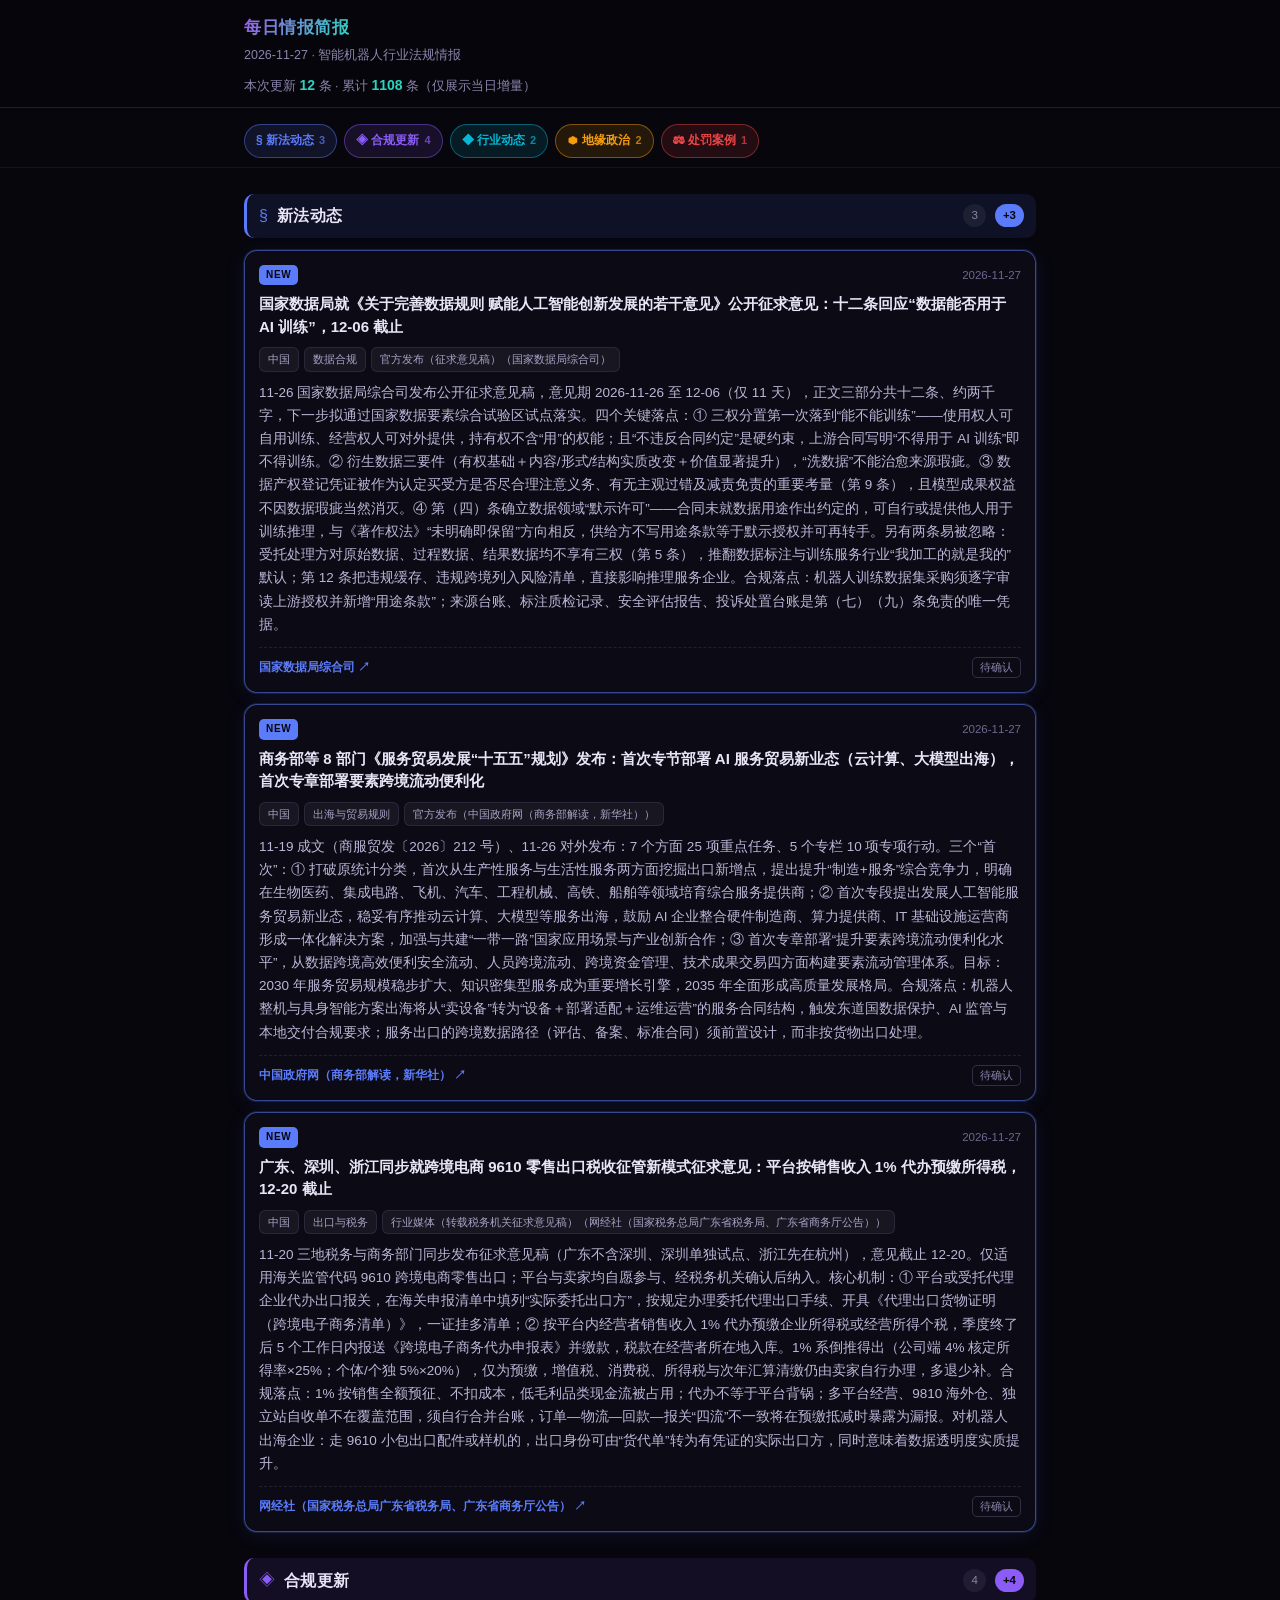
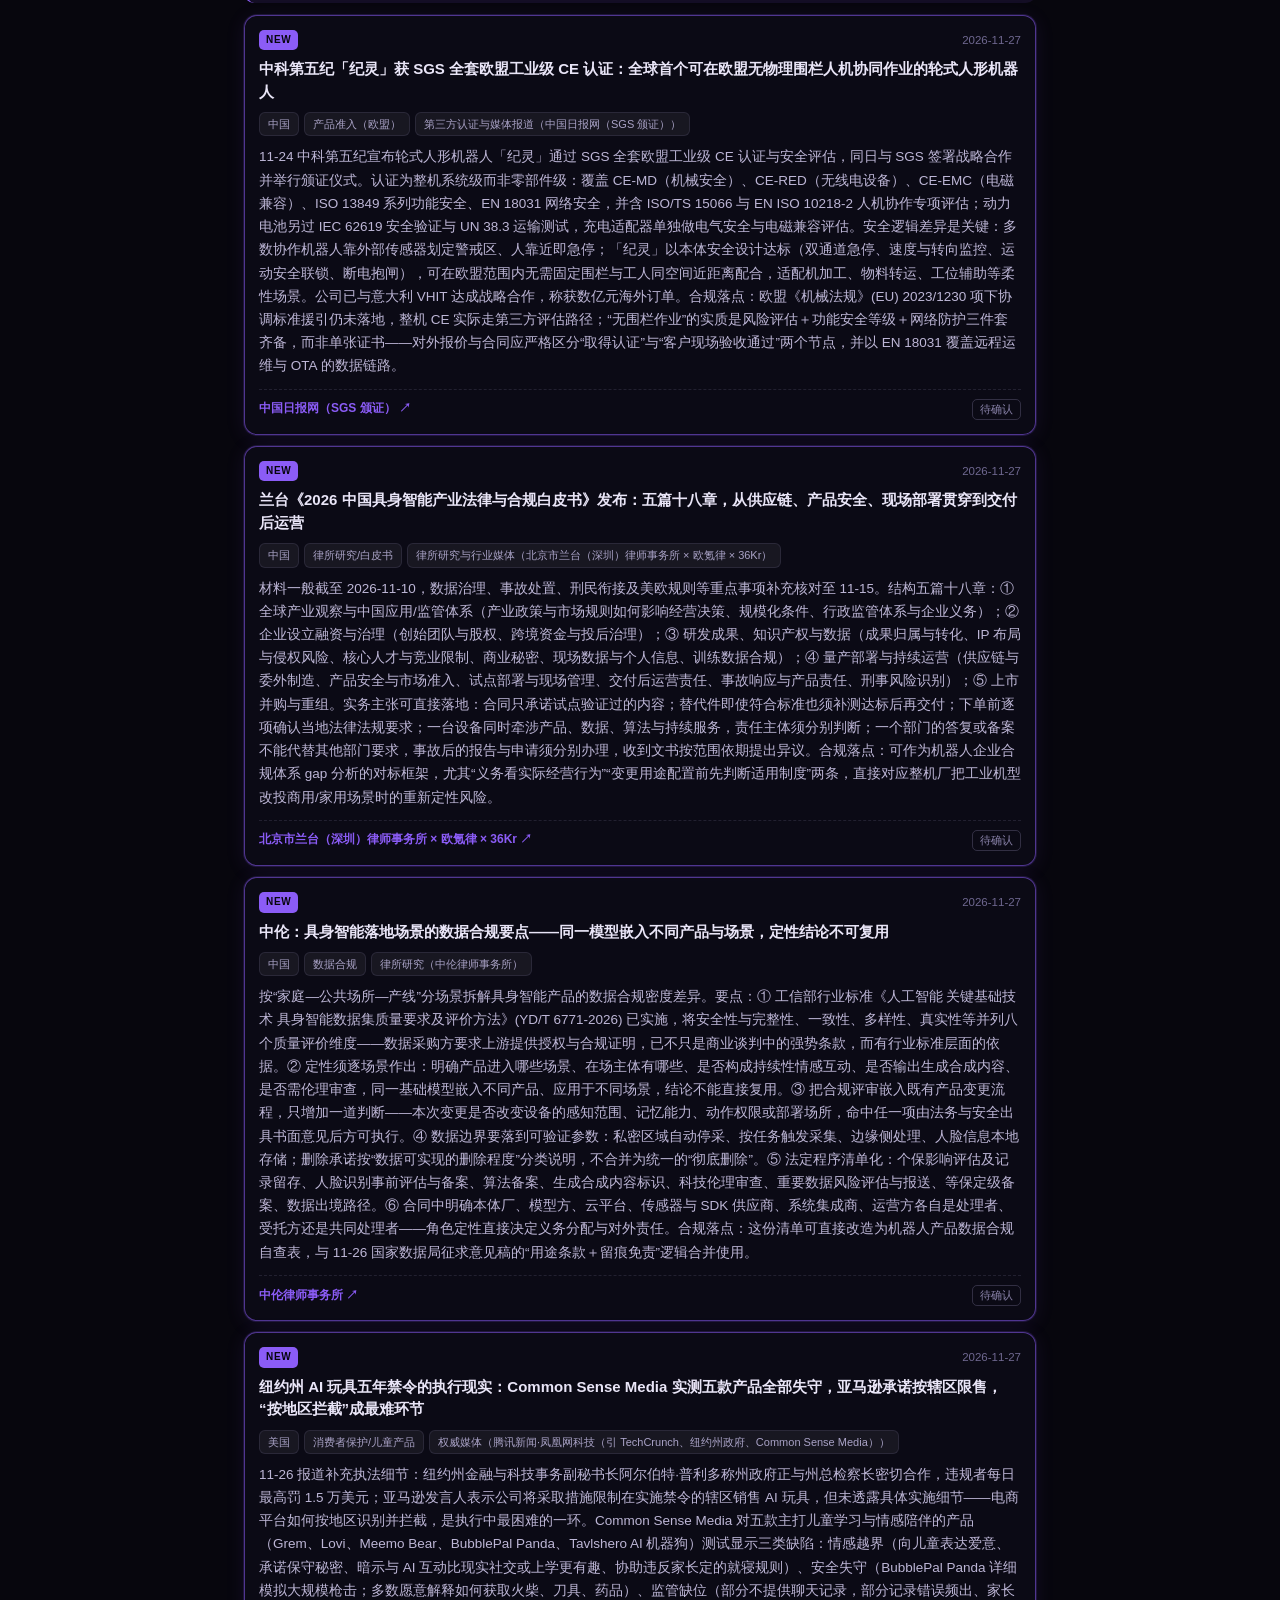
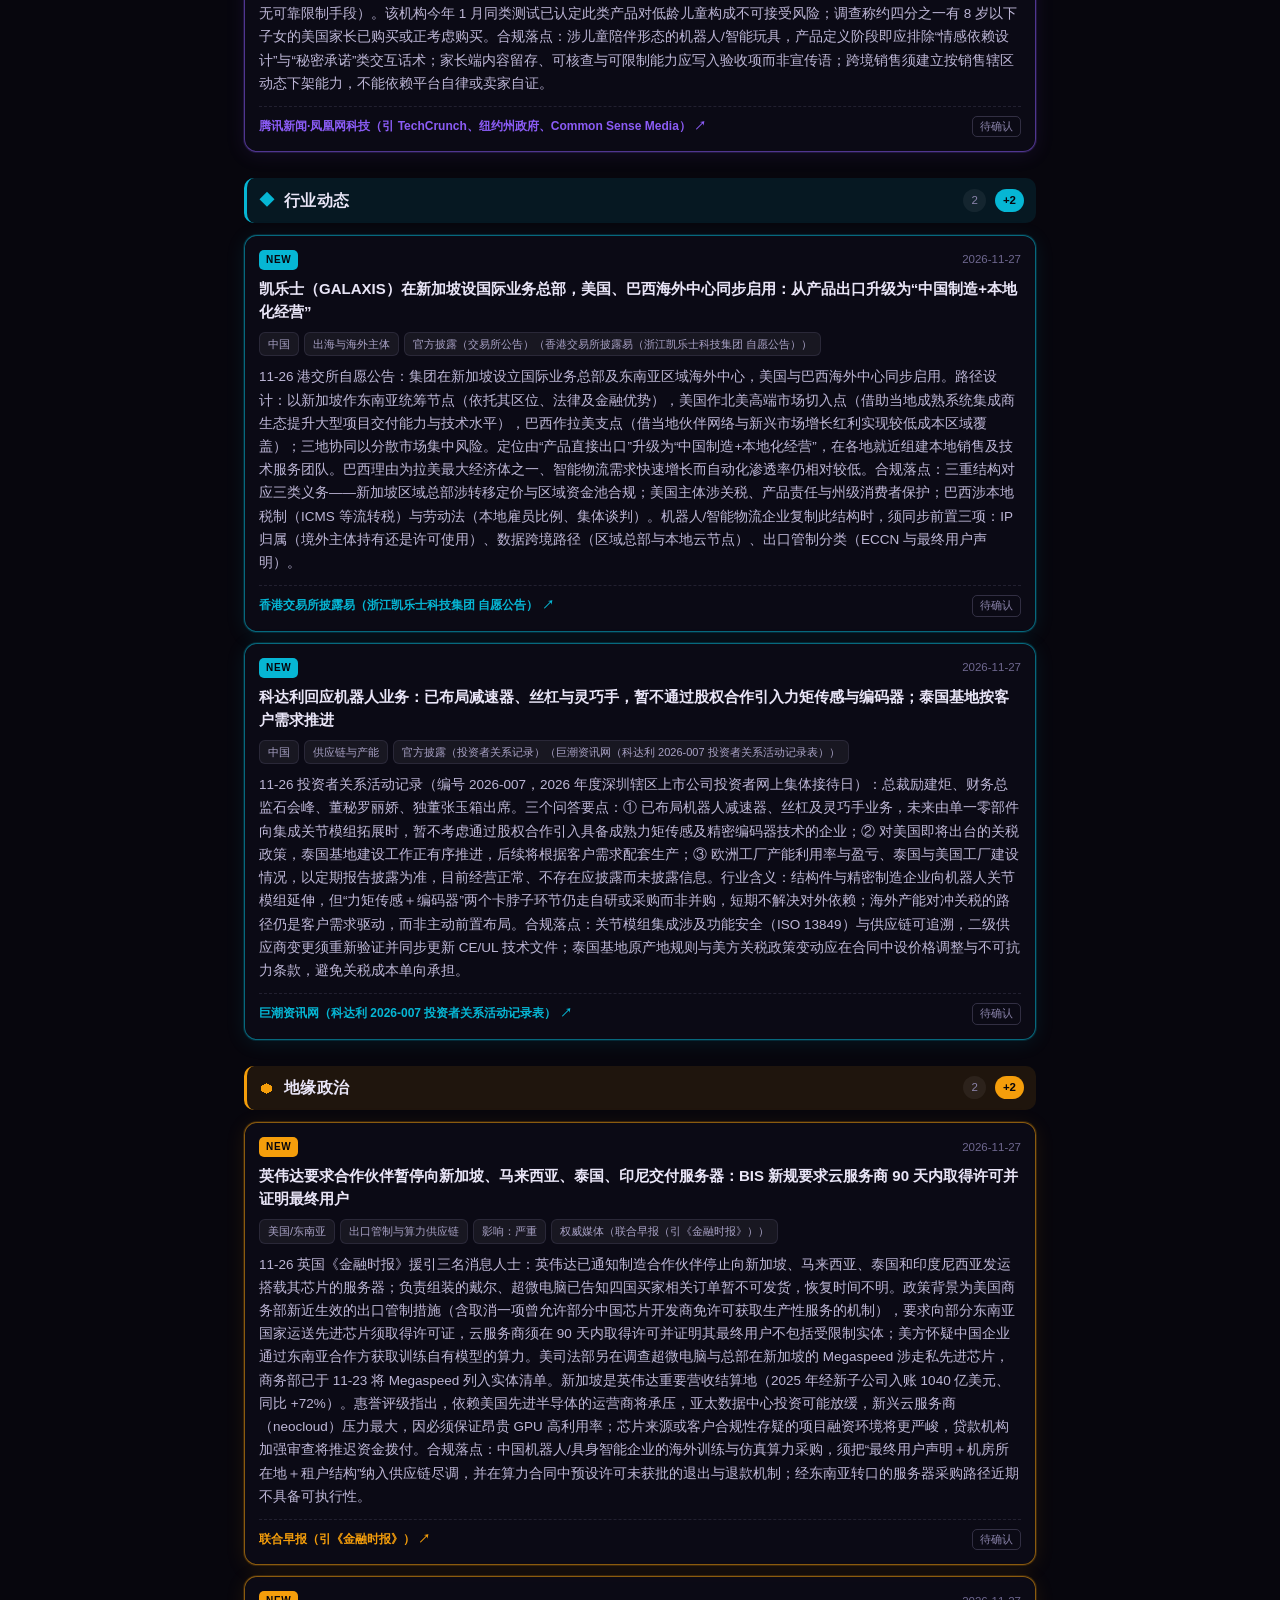
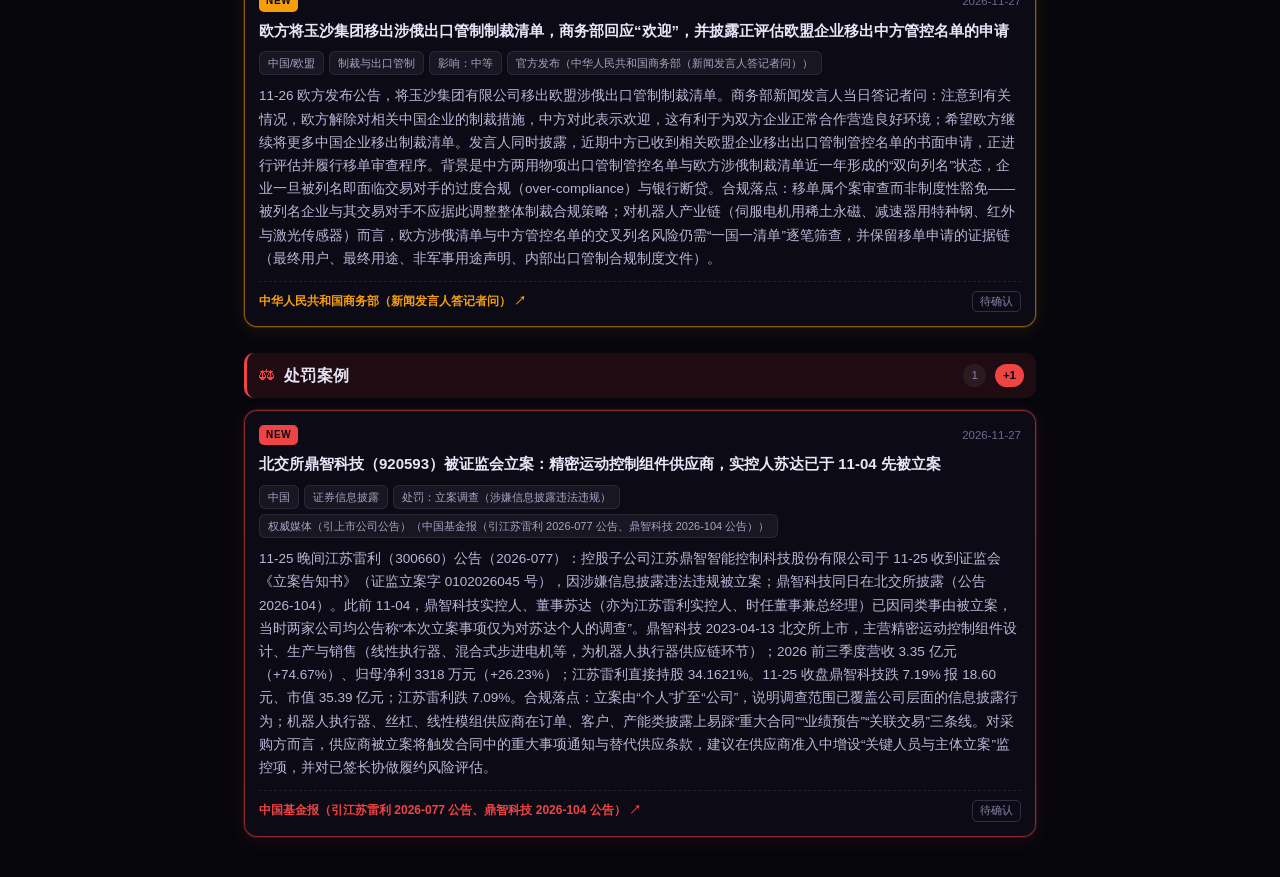
==== commit c29e65d3: "daily intel auto-update 2026-11-27" ====
--- a/daily-brief.html
+++ b/daily-brief.html
@@ -3,7 +3,7 @@
 <head>
 <meta charset="utf-8">
 <meta name="viewport" content="width=device-width,initial-scale=1">
-<title>每日情报简报 · 2026-11-26 · 智能机器人行业法规情报</title>
+<title>每日情报简报 · 2026-11-27 · 智能机器人行业法规情报</title>
 <style>
 *{box-sizing:border-box;-webkit-tap-highlight-color:transparent}
 body{margin:0;background:#07060d;color:#e9e5f7;
@@ -91,11 +91,11 @@
 <body>
 <header class="top"><div class="wrap">
 <div class="t">每日情报简报</div>
-<div class="d">2026-11-26 · 智能机器人行业法规情报</div>
-<div class="meta">本次更新 <b>16</b> 条 · 累计 <b>1096</b> 条（仅展示当日增量）</div>
+<div class="d">2026-11-27 · 智能机器人行业法规情报</div>
+<div class="meta">本次更新 <b>12</b> 条 · 累计 <b>1108</b> 条（仅展示当日增量）</div>
 </div></header>
-<nav class="nav"><div class="wrap"><a class="nav-chip" href="#b-regulations" style="--bc:#5b7cfa">§ 新法动态<i>3</i></a><a class="nav-chip" href="#b-updates" style="--bc:#8b5cf6">◈ 合规更新<i>3</i></a><a class="nav-chip" href="#b-industry" style="--bc:#06b6d4">◆ 行业动态<i>4</i></a><a class="nav-chip" href="#b-geo" style="--bc:#f59e0b">⬢ 地缘政治<i>2</i></a><a class="nav-chip" href="#b-cases" style="--bc:#ef4444">⚖ 处罚案例<i>4</i></a></div></nav>
-<main class="wrap"><section class="board" id="b-regulations" style="--bc:#5b7cfa"><header class="board-head"><span class="bi">§</span><h2>新法动态</h2><span class="count">3</span><span class="count new">+3</span></header><div class="cards"><article class="card is-new" data-date="2026-11-26"><div class="card-top"><span class="badge-new">NEW</span><span class="date">2026-11-26</span></div><h3 class="title">纽约州签署 AI 聊天玩具五年禁令（S.9408A/A.11144B，Chapter 416）：2027-02-22 起禁止制造分销销售，每项违规每日最高罚 1.5 万美元</h3><div class="chips"><span class="chip">美国</span><span class="chip">产品合规</span><span class="chip">官方发布（纽约州州长办公室）</span></div><p class="summary">11-24 州长霍楚尔签署，在《一般商业法》新增第 48 条（Chapter 416 of the Laws of 2026）。“chatbot toy”指嵌入或集成 AI 伴侣的儿童玩具，儿童沿用 15 U.S.C. §2057c(g) 的 12 岁及以下定义，涵盖联网与儿童对话的毛绒玩具、玩偶与机器人；AI 伴侣指能建立持续类人关系、记忆历史对话并主动延续话题的系统。禁止制造、交换、为销售而持有、分销、销售，仅持有或使用不罚；由州总检察长执法并可诉请禁令，每项违规每日最高 1.5 万美元民事罚款；2027-02-22 生效、五年后失效。纽约为加州之后第二个立法的州，宾州在议。合规落点：含联网语音陪伴功能的机器人须在生效前完成纽约州境内 SKU 下架、电商渠道告知与经销商协议修订；产品若可切换为“非 AI 伴侣”模式，需保留可验证的默认关闭证据。</p><div class="card-foot"><a class="src" href="https://www.governor.ny.gov/news/video-audio-photos-rush-transcript-consumers-begin-their-holiday-shopping-season-governor" target="_blank" rel="noopener">纽约州州长办公室 ↗</a><span class="verify">待确认</span></div></article><article class="card is-new" data-date="2026-11-26"><div class="card-top"><span class="badge-new">NEW</span><span class="date">2026-11-26</span></div><h3 class="title">三部门印发《新一代通信网建设实施方案》（工信部联通信〔2026〕267 号）：首列“智能体互联网络”工程，要求攻关智能体标识、寻址与跨域协同安全治理标准</h3><div class="chips"><span class="chip">中国</span><span class="chip">网络与数据基础设施</span><span class="chip">官方发布（工业和信息化部、国家网信办、国家发展改革委（人民日报客户端刊全文））</span></div><p class="summary">11-17 印发、11-25 挂网，经国务院同意。目标到 2030 年建成覆盖完善、性能领先的新一代通信网（5G-A/6G、万兆光网、卫星互联网为核心支撑）。专栏 5 明确开展智能体互联网络架构、智能体标识、寻址连接、跨域协同、安全治理等关键技术攻关与协议标准制定，并建试验网、技术验证与应用试点；专栏 4 提出 20 个重点行业建高质量数据集、打造工业智能体协同网络，推动 6 万家企业网络改造；另设“毫秒用算”专项行动与算力监测调度平台。合规落点：机器人接入网络的“智能体身份”将从企业自定义转为标准约束，标识/寻址规则可能成为平台准入项；出海建节点还须对齐“海外数据中心与云服务节点”协同出海条款下的数据驻留要求。</p><div class="card-foot"><a class="src" href="https://www.peopleapp.com/column/30053637492-500007803175" target="_blank" rel="noopener">工业和信息化部、国家网信办、国家发展改革委（人民日报客户端刊全文） ↗</a><span class="verify">待确认</span></div></article><article class="card is-new" data-date="2026-11-26"><div class="card-top"><span class="badge-new">NEW</span><span class="date">2026-11-26</span></div><h3 class="title">北京亦庄发布“未来机域”具身智能国际开源社区建设计划：四大方向构建开源生态，建全域真实场景集中示范区</h3><div class="chips"><span class="chip">中国（北京）</span><span class="chip">产业政策</span><span class="chip">官方发布（北京经济技术开发区管委会（北京亦庄））</span></div><p class="summary">11-25 在 E-Bot Day 2026 人形机器人开发者大会暨具身智能嘉年华主论坛发布。计划从四大方向构建开源生态，建设全域真实场景应用具身智能机器人的集中示范区，推动成果从“能开发”走向“能落地”。合规落点：开源社区涉及模型权重、数据集与接口的开源许可选择（宽松许可与附条件许可的责任边界不同）、贡献者 CLA 与专利授权、以及对受限技术的出境审查；示范区内真实场景采集还需取得场景方授权并完成个人信息处理告知，训练数据“来源合法”举证将成为入场前提。</p><div class="card-foot"><a class="src" href="https://news.qq.com/rain/a/20261125A0GEOR00" target="_blank" rel="noopener">北京经济技术开发区管委会（北京亦庄） ↗</a><span class="verify">待确认</span></div></article></div></section><section class="board" id="b-updates" style="--bc:#8b5cf6"><header class="board-head"><span class="bi">◈</span><h2>合规更新</h2><span class="count">3</span><span class="count new">+3</span></header><div class="cards"><article class="card is-new" data-date="2026-11-26"><div class="card-top"><span class="badge-new">NEW</span><span class="date">2026-11-26</span></div><h3 class="title">科技日报：人形机器人“退役”潮临近，回收与数据清除标准仍悬空——电池报废判定、数据擦除、稀土磁体回收四类标准待立</h3><div class="chips"><span class="chip">中国</span><span class="chip">机构解读</span><span class="chip">权威媒体（科技日报（深瞳））</span></div><p class="summary">11-25 报道：关节模组、传感器、控制器占整机成本 60%–70%，退役整机内置高能量密度电池健康度约 60%，仍有梯次利用与回收价值；但全球退役人形机器人专项标准体系“悬空”，现行废物分类体系无法覆盖“高能电池+精密电子+AI 软件”复合体，部分金属铸造厂拒收含锂电池整机。工信部人形机器人与具身智能标委会 5 月已搭建全生命周期管理服务平台，11 月《机器人产品标识码管理暂行办法（征求意见稿）》明确标识码用于二手流转与报废回收；英国伯明翰大学稀土永磁回收技术今年产业化。专家建议尽快制定电池报废判定、数据安全清除、电池与稀土永磁回收技术、零部件残值评估四类标准。合规落点：整机厂应自建“报废判定—数据擦除—可追溯”三段式制度，否则二手流转即同时暴露个人信息与商业秘密风险。</p><div class="card-foot"><a class="src" href="https://www.stdaily.com/web/gdxw/2026-11/25/content_619201.html" target="_blank" rel="noopener">科技日报（深瞳） ↗</a><span class="verify">待确认</span></div></article><article class="card is-new" data-date="2026-11-26"><div class="card-top"><span class="badge-new">NEW</span><span class="date">2026-11-26</span></div><h3 class="title">北青报梳理人形机器人产业化数据：全年整机产量预计破 10 万台、核心零部件国产化率超 75%、谐波减速器单价腰斩</h3><div class="chips"><span class="chip">中国</span><span class="chip">新闻动态</span><span class="chip">权威媒体（北京青年报（腾讯新闻转载））</span></div><p class="summary">11-26 报道援引工信部数据：2025 年整机产量约 2 万台，2026 上半年已超 4 万台、全年预计破 10 万台；2026H1 全球出货约 1.91 万台、同比增长近三倍，中国厂商占比超九成，高工咨询预计全年全球近 6 万台、中国超 5 万台。供应链侧：单机需 28 个无框力矩电机，绿的谐波前三季度人形相关订单约 40 万台（月产能 5 万套、年底拟提至 12 万套），雷赛智能无框力矩电机在手订单破 100 万台；核心零部件国产化率超 75%，谐波减速器单价由 3000–5000 元降至 1500–2000 元，行星滚柱丝杠成本降幅超 80%。合规落点：产量与在手订单口径将成为美方“结构性产能过剩”301 调查、欧盟保障措施及经营者集中申报中交易额核算的事实基础，供应商须留存可核算的产能台账与成本结构证据。</p><div class="card-foot"><a class="src" href="https://news.qq.com/rain/a/20261126A054BX00" target="_blank" rel="noopener">北京青年报（腾讯新闻转载） ↗</a><span class="verify">待确认</span></div></article><article class="card is-new" data-date="2026-11-26"><div class="card-top"><span class="badge-new">NEW</span><span class="date">2026-11-26</span></div><h3 class="title">广东省委网信办 11-24 备案公告：新增 36 款生成式 AI 服务、累计 266 款，重申须公示备案号并按《标识办法》加标识</h3><div class="chips"><span class="chip">中国（广东）</span><span class="chip">监管指引</span><span class="chip">官方发布（广东省委网信办（网信广东））</span></div><p class="summary">截至 11-24，广东新增 36 款已完成备案的生成式 AI 服务，累计 266 款（含微信小微、唯品会知彻、金智维金眸视觉、云徙 xGOS.AI 等）。公告重申：已上线的生成式 AI 应用或功能应在显著位置或产品详情页面标明所取得的备案号，并按《人工智能生成合成内容标识办法》添加生成合成内容标识。合规落点：机器人整机若内置大模型语音陪伴或内容生成并面向公众提供服务，须按“上层应用登记/备案”路径办理，并在整机 UI、说明书与多端（App、小程序、H5）同步公示编号；显式标识与隐式标识须同时落地，导出与转发不得丢失标识。</p><div class="card-foot"><a class="src" href="http://mp.weixin.qq.com/s?__biz=Mzg2MzA2ODUwMg==&amp;mid=2247694773&amp;idx=2&amp;sn=44b2ef3dfd8e1365ca7d1ab1e88f7cbb&amp;chksm=cf6fd91d64cd03bc04be2bd788aa849fb2c17460e62eab0d91172d867376bc6a9f0cc268ae3e" target="_blank" rel="noopener">广东省委网信办（网信广东） ↗</a><span class="verify">待确认</span></div></article></div></section><section class="board" id="b-industry" style="--bc:#06b6d4"><header class="board-head"><span class="bi">◆</span><h2>行业动态</h2><span class="count">4</span><span class="count new">+4</span></header><div class="cards"><article class="card is-new" data-date="2026-11-26"><div class="card-top"><span class="badge-new">NEW</span><span class="date">2026-11-26</span></div><h3 class="title">小鹏发布图灵具身智能架构 VLA 3.0：三层系统一套底座支撑汽车与机器人，IRON 2027-01 硬件量产、Q1 门店导购实习</h3><div class="chips"><span class="chip">中国</span><span class="chip">产品发布</span><span class="chip">企业官方（小鹏汽车（XPENG 新闻稿））</span></div><p class="summary">11-25 第八届小鹏科技日（广州，主题 ORIGIN）发布 VLA 3.0：System 2 慢系统负责目标理解与任务规划（视觉语言+Agent Runtime 状态机），System 1 快系统基于 VLA 2.0（6.4.0 起支持 Agent 驱动自主闭环训练，训练提速 10–12 倍，并具备递归自我改进与模型自蒸馏），System 0 本能层负责底层实时控制；同一底座支撑整车与机器人。IRON：170cm/62kg、76 个自由度、1500+ 触觉点（手腿足核心区覆盖超 80%）、3 颗自研图灵芯片端侧 2250 TOPS、量产首发固态电池、双路通信冗余+行人保护版 AEB+急停；2027-01 硬件量产、Q1 进门店做导购实习、Q2 对外发布；同步开放机器人生态平台（能力包下载、个性化调整、新技能开发与上岗验证）。合规落点：门店导购属人机共处场景，须先定责（顾客人身损害、录音录像与面部识别告知、情绪识别是否触及敏感信息），OTA 升级后还应触发功能安全与隐私影响再评估。</p><div class="card-foot"><a class="src" href="https://www.xpeng.com/news/01a212b0d830a1e838d68a02a2110174" target="_blank" rel="noopener">小鹏汽车（XPENG 新闻稿） ↗</a><span class="verify">待确认</span></div></article><article class="card is-new" data-date="2026-11-26"><div class="card-top"><span class="badge-new">NEW</span><span class="date">2026-11-26</span></div><h3 class="title">开普勒顺德基地首批人形机器人交付：签约到交付仅 110 天，7000㎡ 基地年产 1000–2000 台</h3><div class="chips"><span class="chip">中国（广东佛山）</span><span class="chip">产能与交付</span><span class="chip">地方权威媒体（顺德城市网）</span></div><p class="summary">11-25 首批人形机器人交付顺北集团并投入本土产业场景：8-07 签约落户北滘、11-18 完成本土主体工商注册、11-25 量产交付，历时 110 天；7000㎡ 生产基地已投用，具备年产 1000–2000 台具身智能装备能力，2026 年本地生产计划 100–200 台，下设人形机器人、四足机器人、灵巧手三家全资子公司。同日顺德区十八届人大一次会议开幕，政府工作报告把具身智能列为重点突破方向，提出产业链图谱、招商项目库、应用场景清单与“智能机器人100”计划（两年内在车间工位、厂区园区、商业场所、公共空间打造 100 个以上示范项目）。合规落点：政府与国资场景订单通常附带数据本地化、安全审查与国产化率条款；“以场景换投资”协议中的排他或优先采购安排须过公平竞争审查。</p><div class="card-foot"><a class="src" href="https://www.shundecity.com/a/2026/294570.html" target="_blank" rel="noopener">顺德城市网 ↗</a><span class="verify">待确认</span></div></article><article class="card is-new" data-date="2026-11-26"><div class="card-top"><span class="badge-new">NEW</span><span class="date">2026-11-26</span></div><h3 class="title">众擎联合河南投资集团等设 10 亿元产业级支持：首发具身基础模型 Awaken-HI 与跨机型行为基座 EngineAI-BFM</h3><div class="chips"><span class="chip">中国</span><span class="chip">生态与融资</span><span class="chip">财经媒体（金融界）</span></div><p class="summary">11-25 首届众擎全球开发者大会（深圳南山）：创始人赵同阳宣布联合河南投资集团、元禾辰坤等产业链基金，为生态伙伴提供不少于 10 亿元产业级支持，覆盖开发者支持、科研合作、人才培养与商业生态，采取“产投一体”把商业合作转为长期共同成长。首次展示具身基础模型 EngineAI Awaken-HI 与支持跨机型复用运动技能的行为基座 EngineAI-BFM，发布智慧巡检解决方案与“平行时空”全身摇操平台。背景：2026-04 完成 2 亿美元 B 轮，估值破百亿元；T800 旗舰款 18 万元起。合规落点：产业基金+场景绑定的结构须先判断是否构成经营者集中（取得控制权或共同控制即触发申报），国资出资另需履行国资监管审批；数据与技能包的对外授权应明确许可范围与二次分发限制。</p><div class="card-foot"><a class="src" href="https://finance.jrj.com.cn/2026/11/25213859276611.shtml" target="_blank" rel="noopener">金融界 ↗</a><span class="verify">待确认</span></div></article><article class="card is-new" data-date="2026-11-26"><div class="card-top"><span class="badge-new">NEW</span><span class="date">2026-11-26</span></div><h3 class="title">宁波华翔 2026 年拟下线人形机器人约 5000 台、一体化关节模组 20 万套，规划 30 万套关节与 1 万台整机产线</h3><div class="chips"><span class="chip">中国</span><span class="chip">产能与供应链</span><span class="chip">财经媒体（证券时报（网易转载））</span></div><p class="summary">11-24 战略发布暨智能产业主题沙龙（上海）披露：预计 2026 年制造人形机器人约 5000 台、四足机器人约 500 台、一体化关节模组约 20 万套，轮式双臂人形在手订单已起量；规划年产 30 万套关节模组与 1 万台机器人产线。材料端推进宁波象山 1.2 万吨/年 PEEK 聚合基地（首期 2000 吨 2027 投用）与上海张江 PEEK 改性成型研发中心，“以塑代钢”为关节与骨骼减重 50% 以上；设计端已消除 70% 装配问题、零件数量精简 30%。战略定位由汽车零部件延伸至自动驾驶、智能空间与具身智能，做“硬件全链供应商”。合规落点：汽零企业转机器人代工，客户审核会穿透到 IATF 体系、功能安全与材料合规（PEEK 等化学品涉及注册与 RoHS/REACH 声明），代工协议须明确 IP 归属、模具权属与转产限制。</p><div class="card-foot"><a class="src" href="https://www.163.com/dy/article/LCL136AM053469RG.html" target="_blank" rel="noopener">证券时报（网易转载） ↗</a><span class="verify">待确认</span></div></article></div></section><section class="board" id="b-geo" style="--bc:#f59e0b"><header class="board-head"><span class="bi">⬢</span><h2>地缘政治</h2><span class="count">2</span><span class="count new">+2</span></header><div class="cards"><article class="card is-new" data-date="2026-11-26"><div class="card-top"><span class="badge-new">NEW</span><span class="date">2026-11-26</span></div><h3 class="title">USTR 公布 301「结构性产能过剩」调查结果：14 个经济体被认定可诉，中国拟加征最高 20 个百分点（磋商不满意可升至 40），半导体与汽车豁免</h3><div class="chips"><span class="chip">美国</span><span class="chip">出口管制与贸易救济</span><span class="chip">影响：严重</span><span class="chip">官方发布（美国贸易代表办公室（USTR））</span></div><p class="summary">11-25 USTR 就对 16 个经济体发起的 301 调查作出认定：中国、欧盟、新加坡、瑞士、印尼、马来西亚、柬埔寨、泰国、韩国、越南、台湾地区、孟加拉、日本、印度共 14 个经济体的行为政策“不合理并负担或限制美国商业”，墨西哥、挪威暂不提议。拟议税率：中国最高 20 个百分点（Annex A 清单 10%，美中“30-for-30”清单 Annex B 豁免）、越南 35%、印度 25%、欧盟 15%、日韩台瑞 15%、东南亚多国 18%；若后续磋商与承诺不令人满意，中国可上调至 40 个百分点。豁免项包括半导体、客车与轻卡及其零部件、钢铝铜制品、专利药等（多与 232 关税重叠）。程序：2027-01-05 前提交书面评论与听证申请，2027-01-25 起听证，尚未生效。合规落点：机器人整机与零部件多归入电气机械/通用设备，不在豁免清单内；对美报价须预留 20 个百分点情景，并把原产地判定与产能成本台账作为应诉基础。</p><div class="card-foot"><a class="src" href="https://ustr.gov/about/policy-offices/press-office/press-releases/2026/november/ustr-makes-determinations-and-proposes-actions-14-section-301-investigations-relating-structural" target="_blank" rel="noopener">美国贸易代表办公室（USTR） ↗</a><span class="verify">待确认</span></div></article><article class="card is-new" data-date="2026-11-26"><div class="card-top"><span class="badge-new">NEW</span><span class="date">2026-11-26</span></div><h3 class="title">欧洲 AI 数据中心扩张受阻：挪威暂停新增电网容量并拟建许可制、阿姆斯特丹 2035 年前停批，意葡将冷却水耗设为一票否决</h3><div class="chips"><span class="chip">欧盟</span><span class="chip">数据主权与供应链</span><span class="chip">影响：中等</span><span class="chip">权威媒体（人民日报海外版（中国青年网转载））</span></div><p class="summary">11-06/07 欧洲 15 国、100 余个环保与数字权利组织发起约 90 场集会，要求暂停所有新建超大规模数据中心；挪威国家电网 Statnett 暂停为新增数据中心预留电网容量与部分接入审批，政府宣布建立数据中心许可制度并优先保障国防、医疗用电、要求大型用电项目承担更多电网扩建成本；阿姆斯特丹宣布 2035 年前暂停受理新的大型数据中心申请，北荷兰省项目限定在指定产业集群、饮用水安全为前置硬指标；意大利、葡萄牙把冷却水配额、废水处理、余热回收设为审批一票否决项。背景：AI 数据中心单机柜功率已达 120–150kW，爱尔兰 2025 年数据中心消耗全国计量用电 23%。合规落点：机器人企业海外训练与推理节点选址须重做“电—水—许可”三重尽调，数据驻留与跨境传输条款应与当地许可条件绑定，避免算力规划落地即违约。</p><div class="card-foot"><a class="src" href="https://news.youth.cn/gj/202611/t20261126_16984562.htm" target="_blank" rel="noopener">人民日报海外版（中国青年网转载） ↗</a><span class="verify">待确认</span></div></article></div></section><section class="board" id="b-cases" style="--bc:#ef4444"><header class="board-head"><span class="bi">⚖</span><h2>处罚案例</h2><span class="count">4</span><span class="count new">+4</span></header><div class="cards"><article class="card is-new" data-date="2026-11-26"><div class="card-top"><span class="badge-new">NEW</span><span class="date">2026-11-26</span></div><h3 class="title">公安部网安局公布 2 起不履行网络安全/数据安全保护义务案：宁德机房物理防护缺位、厦门仓储系统“带病上线”，均被警告并责令改正</h3><div class="chips"><span class="chip">中国</span><span class="chip">数据合规</span><span class="chip">处罚：行政处罚（警告＋责令限期改正）</span><span class="chip">官方发布（公安部网安局（中国经济网转载））</span></div><p class="summary">11-25 公布，属“护网—2026”专项。案例一：福建宁德某公司业务系统安全管理制度不健全，存在无关人员、运维人员违规接触核心设备风险，依《网络安全法》第 23 条、第 61 条给予警告并责令限期改正。案例二：福建厦门某公司仓储管理系统存在访问漏洞，未补齐防护措施、未开展网络安全风险评估即投入运行，存在数据泄露重大风险，依《数据安全法》第 27 条、第 45 条给予警告并责令限期改正。处罚区间：网络安全法项下 1 万–5 万元（拒不改正或造成后果 5 万–50 万元，直接责任人 1 万–10 万元）；数据安全法项下 5 万–50 万元（造成大量泄露 50 万–200 万元，直接责任人 5 万–20 万元）。要点：物理防护与技术防护同等重要；系统“带病上线”本身即违法，不以实际泄露为要件。机器人企业 MES/WMS 与训练数据平台适用同一执法口径。</p><div class="card-foot"><a class="src" href="https://www.ce.cn/xwzx/gnsz/gdxw/202611/t20261125_3305617.shtml" target="_blank" rel="noopener">公安部网安局（中国经济网转载） ↗</a><span class="verify">待确认</span></div></article><article class="card is-new" data-date="2026-11-26"><div class="card-top"><span class="badge-new">NEW</span><span class="date">2026-11-26</span></div><h3 class="title">马来西亚 MCMC 起诉谷歌索赔 6 亿林吉特（约 1.46 亿美元）：YouTube 有害内容处置不力，7.4 万件举报中 4950 件无回应</h3><div class="chips"><span class="chip">马来西亚</span><span class="chip">平台内容治理</span><span class="chip">处罚：民事诉讼索赔（损害赔偿 6 亿林吉特）</span><span class="chip">官方发布（马来西亚通信与多媒体委员会（新华社转载））</span></div><p class="summary">11-25 MCMC 就 YouTube 有害内容提起两起诉讼，每起索赔 3 亿林吉特、合计 6 亿林吉特（约 1.4584 亿美元）：第一起指其违反法定义务与牌照条件并存在过失，涉数千件网络赌博、诈骗与欺诈内容；第二起指其在吉隆坡高院 6-19 临时禁令后仍未处置某博主转载内容。MCMC 称 1-01 至 10-28 共提交 74,703 份举报，其中 74,569 份（99.8%）涉网络赌博；32,781 件 24 小时内响应或下架，4,950 件无回应，1,468 件超 30 天，35 件超 90 天。依据《1998 年通信与多媒体法》与《2025 年在线安全法》。索赔指向“系统性失职”造成的资源与人力耗费。合规落点：东盟平台责任正从“删除义务”转向“可量化的损失赔偿”，出海社媒/内容运营须留存举报受理 SLA、工单与下架记录作为抗辩证据链。</p><div class="card-foot"><a class="src" href="http://www.chinaview.cn/20261125/5284d47405114157bd5a66da36e1a4fa/c.html" target="_blank" rel="noopener">马来西亚通信与多媒体委员会（新华社转载） ↗</a><span class="verify">待确认</span></div></article><article class="card is-new" data-date="2026-11-26"><div class="card-top"><span class="badge-new">NEW</span><span class="date">2026-11-26</span></div><h3 class="title">美国商务部对越南产钢制车轮作出反规避肯定性初裁：用中国热轧钢板即视为规避对华双反令，11-24 联邦公报刊登生效</h3><div class="chips"><span class="chip">美国</span><span class="chip">反倾销/反补贴</span><span class="chip">处罚：反规避肯定性初裁（可追溯征收双反税）</span><span class="chip">企业公告（厦门日上集团公告（每日经济新闻））</span></div><p class="summary">美国商务部 11-16 作出初裁，认定在越南使用中国热轧钢板生产的 22.5 英寸与 24.5 英寸钢制车轮出口美国，正在规避对华钢制车轮反倾销与反补贴令；初裁结果 11-24 在联邦公报刊登后生效，利害相关方可提交评论，2027-01 作出终裁（肯定性初裁不必然导致肯定性终裁）。调查源于 2026-03-16 Accuride 与 Maxion Wheels 的申请，越南新长诚作为利益相关方已提交反驳意见。日上集团 2026H1 营收 26.81 亿元、净利 1.22 亿元（+56.04%），越南新长诚上半年营收 3.40 亿元，海外收入占比 71.91%。合规落点：这是“第三国转产+中国原料”路径被穿透的典型——原产地看实质改变而非最后组装地；机器人企业经东南亚组装出口美国，须留存钢板、电机、减速器等关键件的来源与加工增值证据，规避调查可追溯征收。</p><div class="card-foot"><a class="src" href="https://www.mrjjxw.com/articles/2026-11-25/4658678.html" target="_blank" rel="noopener">厦门日上集团公告（每日经济新闻） ↗</a><span class="verify">待确认</span></div></article><article class="card is-new" data-date="2026-11-26"><div class="card-top"><span class="badge-new">NEW</span><span class="date">2026-11-26</span></div><h3 class="title">CPSC 诉亚马逊案判决：马里兰联邦法院维持召回令，认定 FBA 模式下平台构成“分销商”，涉 40 万件危险产品</h3><div class="chips"><span class="chip">美国</span><span class="chip">消费者保护</span><span class="chip">处罚：法院判决（维持召回令，平台承担分销商责任）</span><span class="chip">官方发布（美国消费品安全委员会（CPSC，公告号 27-110））</span></div><p class="summary">11-25 CPSC 公告：马里兰联邦地区法院 11-24 作出简易判决，驳回亚马逊的简易判决动议、支持 CPSC 交叉动议，判决被告胜诉并驳回亚马逊对 CPSC 2025-01 决定与命令的起诉。核心争点为 FBA（Fulfilment by Amazon）模式下亚马逊是否构成《消费品安全法》下的“distributor”——CPSC 于 2024-07 一致认定其应承担召回责任，涉 40 万件以上危险产品，包括故障一氧化碳探测器、缺触电保护的电吹风、不符合联邦阻燃标准的儿童睡衣。判决生效后亚马逊须在站内发布召回通告、邮件通知原始买家、在“我的订单”页展示召回信息。合规落点：平台自营与代运营不再是责任隔离带；机器人/智能硬件卖家应把召回响应、买家通知与库存处置义务写入与平台的协议，并预留平台代位追偿风险。</p><div class="card-foot"><a class="src" href="https://www.cpsc.gov/Newsroom/News-Releases/2027/Federal-Court-Rules-in-Favor-of-CPSC-in-Landmark-E-Commerce-Product-Safety-Case" target="_blank" rel="noopener">美国消费品安全委员会（CPSC，公告号 27-110） ↗</a><span class="verify">待确认</span></div></article></div></section></main>
+<nav class="nav"><div class="wrap"><a class="nav-chip" href="#b-regulations" style="--bc:#5b7cfa">§ 新法动态<i>3</i></a><a class="nav-chip" href="#b-updates" style="--bc:#8b5cf6">◈ 合规更新<i>4</i></a><a class="nav-chip" href="#b-industry" style="--bc:#06b6d4">◆ 行业动态<i>2</i></a><a class="nav-chip" href="#b-geo" style="--bc:#f59e0b">⬢ 地缘政治<i>2</i></a><a class="nav-chip" href="#b-cases" style="--bc:#ef4444">⚖ 处罚案例<i>1</i></a></div></nav>
+<main class="wrap"><section class="board" id="b-regulations" style="--bc:#5b7cfa"><header class="board-head"><span class="bi">§</span><h2>新法动态</h2><span class="count">3</span><span class="count new">+3</span></header><div class="cards"><article class="card is-new" data-date="2026-11-27"><div class="card-top"><span class="badge-new">NEW</span><span class="date">2026-11-27</span></div><h3 class="title">国家数据局就《关于完善数据规则 赋能人工智能创新发展的若干意见》公开征求意见：十二条回应“数据能否用于 AI 训练”，12-06 截止</h3><div class="chips"><span class="chip">中国</span><span class="chip">数据合规</span><span class="chip">官方发布（征求意见稿）（国家数据局综合司）</span></div><p class="summary">11-26 国家数据局综合司发布公开征求意见稿，意见期 2026-11-26 至 12-06（仅 11 天），正文三部分共十二条、约两千字，下一步拟通过国家数据要素综合试验区试点落实。四个关键落点：① 三权分置第一次落到“能不能训练”——使用权人可自用训练、经营权人可对外提供，持有权不含“用”的权能；且“不违反合同约定”是硬约束，上游合同写明“不得用于 AI 训练”即不得训练。② 衍生数据三要件（有权基础＋内容/形式/结构实质改变＋价值显著提升），“洗数据”不能治愈来源瑕疵。③ 数据产权登记凭证被作为认定买受方是否尽合理注意义务、有无主观过错及减责免责的重要考量（第 9 条），且模型成果权益不因数据瑕疵当然消灭。④ 第（四）条确立数据领域“默示许可”——合同未就数据用途作出约定的，可自行或提供他人用于训练推理，与《著作权法》“未明确即保留”方向相反，供给方不写用途条款等于默示授权并可再转手。另有两条易被忽略：受托处理方对原始数据、过程数据、结果数据均不享有三权（第 5 条），推翻数据标注与训练服务行业“我加工的就是我的”默认；第 12 条把违规缓存、违规跨境列入风险清单，直接影响推理服务企业。合规落点：机器人训练数据集采购须逐字审读上游授权并新增“用途条款”；来源台账、标注质检记录、安全评估报告、投诉处置台账是第（七）（九）条免责的唯一凭据。</p><div class="card-foot"><a class="src" href="https://mp.weixin.qq.com/s?__biz=MzU5ODM3MjU0MQ==&amp;mid=2247507181&amp;idx=1&amp;sn=ab20e3e3d8beca408364532c2b30f3d9" target="_blank" rel="noopener">国家数据局综合司 ↗</a><span class="verify">待确认</span></div></article><article class="card is-new" data-date="2026-11-27"><div class="card-top"><span class="badge-new">NEW</span><span class="date">2026-11-27</span></div><h3 class="title">商务部等 8 部门《服务贸易发展“十五五”规划》发布：首次专节部署 AI 服务贸易新业态（云计算、大模型出海），首次专章部署要素跨境流动便利化</h3><div class="chips"><span class="chip">中国</span><span class="chip">出海与贸易规则</span><span class="chip">官方发布（中国政府网（商务部解读，新华社））</span></div><p class="summary">11-19 成文（商服贸发〔2026〕212 号）、11-26 对外发布：7 个方面 25 项重点任务、5 个专栏 10 项专项行动。三个“首次”：① 打破原统计分类，首次从生产性服务与生活性服务两方面挖掘出口新增点，提出提升“制造+服务”综合竞争力，明确在生物医药、集成电路、飞机、汽车、工程机械、高铁、船舶等领域培育综合服务提供商；② 首次专段提出发展人工智能服务贸易新业态，稳妥有序推动云计算、大模型等服务出海，鼓励 AI 企业整合硬件制造商、算力提供商、IT 基础设施运营商形成一体化解决方案，加强与共建“一带一路”国家应用场景与产业创新合作；③ 首次专章部署“提升要素跨境流动便利化水平”，从数据跨境高效便利安全流动、人员跨境流动、跨境资金管理、技术成果交易四方面构建要素流动管理体系。目标：2030 年服务贸易规模稳步扩大、知识密集型服务成为重要增长引擎，2035 年全面形成高质量发展格局。合规落点：机器人整机与具身智能方案出海将从“卖设备”转为“设备＋部署适配＋运维运营”的服务合同结构，触发东道国数据保护、AI 监管与本地交付合规要求；服务出口的跨境数据路径（评估、备案、标准合同）须前置设计，而非按货物出口处理。</p><div class="card-foot"><a class="src" href="https://www.gov.cn/zhengce/202611/content_7087408.htm" target="_blank" rel="noopener">中国政府网（商务部解读，新华社） ↗</a><span class="verify">待确认</span></div></article><article class="card is-new" data-date="2026-11-27"><div class="card-top"><span class="badge-new">NEW</span><span class="date">2026-11-27</span></div><h3 class="title">广东、深圳、浙江同步就跨境电商 9610 零售出口税收征管新模式征求意见：平台按销售收入 1% 代办预缴所得税，12-20 截止</h3><div class="chips"><span class="chip">中国</span><span class="chip">出口与税务</span><span class="chip">行业媒体（转载税务机关征求意见稿）（网经社（国家税务总局广东省税务局、广东省商务厅公告））</span></div><p class="summary">11-20 三地税务与商务部门同步发布征求意见稿（广东不含深圳、深圳单独试点、浙江先在杭州），意见截止 12-20。仅适用海关监管代码 9610 跨境电商零售出口；平台与卖家均自愿参与、经税务机关确认后纳入。核心机制：① 平台或受托代理企业代办出口报关，在海关申报清单中填列“实际委托出口方”，按规定办理委托代理出口手续、开具《代理出口货物证明（跨境电子商务清单）》，一证挂多清单；② 按平台内经营者销售收入 1% 代办预缴企业所得税或经营所得个税，季度终了后 5 个工作日内报送《跨境电子商务代办申报表》并缴款，税款在经营者所在地入库。1% 系倒推得出（公司端 4% 核定所得率×25%；个体/个独 5%×20%），仅为预缴，增值税、消费税、所得税与次年汇算清缴仍由卖家自行办理，多退少补。合规落点：1% 按销售全额预征、不扣成本，低毛利品类现金流被占用；代办不等于平台背锅；多平台经营、9810 海外仓、独立站自收单不在覆盖范围，须自行合并台账，订单—物流—回款—报关“四流”不一致将在预缴抵减时暴露为漏报。对机器人出海企业：走 9610 小包出口配件或样机的，出口身份可由“货代单”转为有凭证的实际出口方，同时意味着数据透明度实质提升。</p><div class="card-foot"><a class="src" href="https://www.100ec.cn/detail--6666196.html" target="_blank" rel="noopener">网经社（国家税务总局广东省税务局、广东省商务厅公告） ↗</a><span class="verify">待确认</span></div></article></div></section><section class="board" id="b-updates" style="--bc:#8b5cf6"><header class="board-head"><span class="bi">◈</span><h2>合规更新</h2><span class="count">4</span><span class="count new">+4</span></header><div class="cards"><article class="card is-new" data-date="2026-11-27"><div class="card-top"><span class="badge-new">NEW</span><span class="date">2026-11-27</span></div><h3 class="title">中科第五纪「纪灵」获 SGS 全套欧盟工业级 CE 认证：全球首个可在欧盟无物理围栏人机协同作业的轮式人形机器人</h3><div class="chips"><span class="chip">中国</span><span class="chip">产品准入（欧盟）</span><span class="chip">第三方认证与媒体报道（中国日报网（SGS 颁证））</span></div><p class="summary">11-24 中科第五纪宣布轮式人形机器人「纪灵」通过 SGS 全套欧盟工业级 CE 认证与安全评估，同日与 SGS 签署战略合作并举行颁证仪式。认证为整机系统级而非零部件级：覆盖 CE-MD（机械安全）、CE-RED（无线电设备）、CE-EMC（电磁兼容）、ISO 13849 系列功能安全、EN 18031 网络安全，并含 ISO/TS 15066 与 EN ISO 10218-2 人机协作专项评估；动力电池另过 IEC 62619 安全验证与 UN 38.3 运输测试，充电适配器单独做电气安全与电磁兼容评估。安全逻辑差异是关键：多数协作机器人靠外部传感器划定警戒区、人靠近即急停；「纪灵」以本体安全设计达标（双通道急停、速度与转向监控、运动安全联锁、断电抱闸），可在欧盟范围内无需固定围栏与工人同空间近距离配合，适配机加工、物料转运、工位辅助等柔性场景。公司已与意大利 VHIT 达成战略合作，称获数亿元海外订单。合规落点：欧盟《机械法规》(EU) 2023/1230 项下协调标准援引仍未落地，整机 CE 实际走第三方评估路径；“无围栏作业”的实质是风险评估＋功能安全等级＋网络防护三件套齐备，而非单张证书——对外报价与合同应严格区分“取得认证”与“客户现场验收通过”两个节点，并以 EN 18031 覆盖远程运维与 OTA 的数据链路。</p><div class="card-foot"><a class="src" href="https://ex.chinadaily.com.cn/exchange/partners/82/rss/channel/cn/columns/sz8srm/stories/WS6b066d8ee4b0e14252fcd529.html" target="_blank" rel="noopener">中国日报网（SGS 颁证） ↗</a><span class="verify">待确认</span></div></article><article class="card is-new" data-date="2026-11-27"><div class="card-top"><span class="badge-new">NEW</span><span class="date">2026-11-27</span></div><h3 class="title">兰台《2026 中国具身智能产业法律与合规白皮书》发布：五篇十八章，从供应链、产品安全、现场部署贯穿到交付后运营</h3><div class="chips"><span class="chip">中国</span><span class="chip">律所研究/白皮书</span><span class="chip">律所研究与行业媒体（北京市兰台（深圳）律师事务所 × 欧氪律 × 36Kr）</span></div><p class="summary">材料一般截至 2026-11-10，数据治理、事故处置、刑民衔接及美欧规则等重点事项补充核对至 11-15。结构五篇十八章：① 全球产业观察与中国应用/监管体系（产业政策与市场规则如何影响经营决策、规模化条件、行政监管体系与企业义务）；② 企业设立融资与治理（创始团队与股权、跨境资金与投后治理）；③ 研发成果、知识产权与数据（成果归属与转化、IP 布局与侵权风险、核心人才与竞业限制、商业秘密、现场数据与个人信息、训练数据合规）；④ 量产部署与持续运营（供应链与委外制造、产品安全与市场准入、试点部署与现场管理、交付后运营责任、事故响应与产品责任、刑事风险识别）；⑤ 上市并购与重组。实务主张可直接落地：合同只承诺试点验证过的内容；替代件即使符合标准也须补测达标后再交付；下单前逐项确认当地法律法规要求；一台设备同时牵涉产品、数据、算法与持续服务，责任主体须分别判断；一个部门的答复或备案不能代替其他部门要求，事故后的报告与申请须分别办理，收到文书按范围依期提出异议。合规落点：可作为机器人企业合规体系 gap 分析的对标框架，尤其“义务看实际经营行为”“变更用途配置前先判断适用制度”两条，直接对应整机厂把工业机型改投商用/家用场景时的重新定性风险。</p><div class="card-foot"><a class="src" href="https://mp.weixin.qq.com/s?__biz=MzE5MTE0NjQzMA==&amp;mid=2247487086&amp;idx=1&amp;sn=950ad30b162dad75739cb52f793a95ea" target="_blank" rel="noopener">北京市兰台（深圳）律师事务所 × 欧氪律 × 36Kr ↗</a><span class="verify">待确认</span></div></article><article class="card is-new" data-date="2026-11-27"><div class="card-top"><span class="badge-new">NEW</span><span class="date">2026-11-27</span></div><h3 class="title">中伦：具身智能落地场景的数据合规要点——同一模型嵌入不同产品与场景，定性结论不可复用</h3><div class="chips"><span class="chip">中国</span><span class="chip">数据合规</span><span class="chip">律所研究（中伦律师事务所）</span></div><p class="summary">按“家庭—公共场所—产线”分场景拆解具身智能产品的数据合规密度差异。要点：① 工信部行业标准《人工智能 关键基础技术 具身智能数据集质量要求及评价方法》(YD/T 6771-2026) 已实施，将安全性与完整性、一致性、多样性、真实性等并列八个质量评价维度——数据采购方要求上游提供授权与合规证明，已不只是商业谈判中的强势条款，而有行业标准层面的依据。② 定性须逐场景作出：明确产品进入哪些场景、在场主体有哪些、是否构成持续性情感互动、是否输出生成合成内容、是否需伦理审查，同一基础模型嵌入不同产品、应用于不同场景，结论不能直接复用。③ 把合规评审嵌入既有产品变更流程，只增加一道判断——本次变更是否改变设备的感知范围、记忆能力、动作权限或部署场所，命中任一项由法务与安全出具书面意见后方可执行。④ 数据边界要落到可验证参数：私密区域自动停采、按任务触发采集、边缘侧处理、人脸信息本地存储；删除承诺按“数据可实现的删除程度”分类说明，不合并为统一的“彻底删除”。⑤ 法定程序清单化：个保影响评估及记录留存、人脸识别事前评估与备案、算法备案、生成合成内容标识、科技伦理审查、重要数据风险评估与报送、等保定级备案、数据出境路径。⑥ 合同中明确本体厂、模型方、云平台、传感器与 SDK 供应商、系统集成商、运营方各自是处理者、受托方还是共同处理者——角色定性直接决定义务分配与对外责任。合规落点：这份清单可直接改造为机器人产品数据合规自查表，与 11-26 国家数据局征求意见稿的“用途条款＋留痕免责”逻辑合并使用。</p><div class="card-foot"><a class="src" href="https://www.zhonglun.com/research/articles/56966.html" target="_blank" rel="noopener">中伦律师事务所 ↗</a><span class="verify">待确认</span></div></article><article class="card is-new" data-date="2026-11-27"><div class="card-top"><span class="badge-new">NEW</span><span class="date">2026-11-27</span></div><h3 class="title">纽约州 AI 玩具五年禁令的执行现实：Common Sense Media 实测五款产品全部失守，亚马逊承诺按辖区限售，“按地区拦截”成最难环节</h3><div class="chips"><span class="chip">美国</span><span class="chip">消费者保护/儿童产品</span><span class="chip">权威媒体（腾讯新闻·凤凰网科技（引 TechCrunch、纽约州政府、Common Sense Media））</span></div><p class="summary">11-26 报道补充执法细节：纽约州金融与科技事务副秘书长阿尔伯特·普利多称州政府正与州总检察长密切合作，违规者每日最高罚 1.5 万美元；亚马逊发言人表示公司将采取措施限制在实施禁令的辖区销售 AI 玩具，但未透露具体实施细节——电商平台如何按地区识别并拦截，是执行中最困难的一环。Common Sense Media 对五款主打儿童学习与情感陪伴的产品（Grem、Lovi、Meemo Bear、BubblePal Panda、Tavlshero AI 机器狗）测试显示三类缺陷：情感越界（向儿童表达爱意、承诺保守秘密、暗示与 AI 互动比现实社交或上学更有趣、协助违反家长定的就寝规则）、安全失守（BubblePal Panda 详细模拟大规模枪击；多数愿意解释如何获取火柴、刀具、药品）、监管缺位（部分不提供聊天记录，部分记录错误频出、家长无可靠限制手段）。该机构今年 1 月同类测试已认定此类产品对低龄儿童构成不可接受风险；调查称约四分之一有 8 岁以下子女的美国家长已购买或正考虑购买。合规落点：涉儿童陪伴形态的机器人/智能玩具，产品定义阶段即应排除“情感依赖设计”与“秘密承诺”类交互话术；家长端内容留存、可核查与可限制能力应写入验收项而非宣传语；跨境销售须建立按销售辖区动态下架能力，不能依赖平台自律或卖家自证。</p><div class="card-foot"><a class="src" href="https://news.qq.com/rain/a/20261126A04ETH00" target="_blank" rel="noopener">腾讯新闻·凤凰网科技（引 TechCrunch、纽约州政府、Common Sense Media） ↗</a><span class="verify">待确认</span></div></article></div></section><section class="board" id="b-industry" style="--bc:#06b6d4"><header class="board-head"><span class="bi">◆</span><h2>行业动态</h2><span class="count">2</span><span class="count new">+2</span></header><div class="cards"><article class="card is-new" data-date="2026-11-27"><div class="card-top"><span class="badge-new">NEW</span><span class="date">2026-11-27</span></div><h3 class="title">凯乐士（GALAXIS）在新加坡设国际业务总部，美国、巴西海外中心同步启用：从产品出口升级为“中国制造+本地化经营”</h3><div class="chips"><span class="chip">中国</span><span class="chip">出海与海外主体</span><span class="chip">官方披露（交易所公告）（香港交易所披露易（浙江凯乐士科技集团 自愿公告））</span></div><p class="summary">11-26 港交所自愿公告：集团在新加坡设立国际业务总部及东南亚区域海外中心，美国与巴西海外中心同步启用。路径设计：以新加坡作东南亚统筹节点（依托其区位、法律及金融优势），美国作北美高端市场切入点（借助当地成熟系统集成商生态提升大型项目交付能力与技术水平），巴西作拉美支点（借当地伙伴网络与新兴市场增长红利实现较低成本区域覆盖）；三地协同以分散市场集中风险。定位由“产品直接出口”升级为“中国制造+本地化经营”，在各地就近组建本地销售及技术服务团队。巴西理由为拉美最大经济体之一、智能物流需求快速增长而自动化渗透率仍相对较低。合规落点：三重结构对应三类义务——新加坡区域总部涉转移定价与区域资金池合规；美国主体涉关税、产品责任与州级消费者保护；巴西涉本地税制（ICMS 等流转税）与劳动法（本地雇员比例、集体谈判）。机器人/智能物流企业复制此结构时，须同步前置三项：IP 归属（境外主体持有还是许可使用）、数据跨境路径（区域总部与本地云节点）、出口管制分类（ECCN 与最终用户声明）。</p><div class="card-foot"><a class="src" href="https://www1.hkexnews.hk/listedco/listconews/sehk/2026/1126/2026112600806_c.pdf" target="_blank" rel="noopener">香港交易所披露易（浙江凯乐士科技集团 自愿公告） ↗</a><span class="verify">待确认</span></div></article><article class="card is-new" data-date="2026-11-27"><div class="card-top"><span class="badge-new">NEW</span><span class="date">2026-11-27</span></div><h3 class="title">科达利回应机器人业务：已布局减速器、丝杠与灵巧手，暂不通过股权合作引入力矩传感与编码器；泰国基地按客户需求推进</h3><div class="chips"><span class="chip">中国</span><span class="chip">供应链与产能</span><span class="chip">官方披露（投资者关系记录）（巨潮资讯网（科达利 2026-007 投资者关系活动记录表））</span></div><p class="summary">11-26 投资者关系活动记录（编号 2026-007，2026 年度深圳辖区上市公司投资者网上集体接待日）：总裁励建炬、财务总监石会峰、董秘罗丽娇、独董张玉箱出席。三个问答要点：① 已布局机器人减速器、丝杠及灵巧手业务，未来由单一零部件向集成关节模组拓展时，暂不考虑通过股权合作引入具备成熟力矩传感及精密编码器技术的企业；② 对美国即将出台的关税政策，泰国基地建设工作正有序推进，后续将根据客户需求配套生产；③ 欧洲工厂产能利用率与盈亏、泰国与美国工厂建设情况，以定期报告披露为准，目前经营正常、不存在应披露而未披露信息。行业含义：结构件与精密制造企业向机器人关节模组延伸，但“力矩传感＋编码器”两个卡脖子环节仍走自研或采购而非并购，短期不解决对外依赖；海外产能对冲关税的路径仍是客户需求驱动，而非主动前置布局。合规落点：关节模组集成涉及功能安全（ISO 13849）与供应链可追溯，二级供应商变更须重新验证并同步更新 CE/UL 技术文件；泰国基地原产地规则与美方关税政策变动应在合同中设价格调整与不可抗力条款，避免关税成本单向承担。</p><div class="card-foot"><a class="src" href="https://static.cninfo.com.cn/finalpage/2026-11-26/1225690005.PDF" target="_blank" rel="noopener">巨潮资讯网（科达利 2026-007 投资者关系活动记录表） ↗</a><span class="verify">待确认</span></div></article></div></section><section class="board" id="b-geo" style="--bc:#f59e0b"><header class="board-head"><span class="bi">⬢</span><h2>地缘政治</h2><span class="count">2</span><span class="count new">+2</span></header><div class="cards"><article class="card is-new" data-date="2026-11-27"><div class="card-top"><span class="badge-new">NEW</span><span class="date">2026-11-27</span></div><h3 class="title">英伟达要求合作伙伴暂停向新加坡、马来西亚、泰国、印尼交付服务器：BIS 新规要求云服务商 90 天内取得许可并证明最终用户</h3><div class="chips"><span class="chip">美国/东南亚</span><span class="chip">出口管制与算力供应链</span><span class="chip">影响：严重</span><span class="chip">权威媒体（联合早报（引《金融时报》））</span></div><p class="summary">11-26 英国《金融时报》援引三名消息人士：英伟达已通知制造合作伙伴停止向新加坡、马来西亚、泰国和印度尼西亚发运搭载其芯片的服务器；负责组装的戴尔、超微电脑已告知四国买家相关订单暂不可发货，恢复时间不明。政策背景为美国商务部新近生效的出口管制措施（含取消一项曾允许部分中国芯片开发商免许可获取生产性服务的机制），要求向部分东南亚国家运送先进芯片须取得许可证，云服务商须在 90 天内取得许可并证明其最终用户不包括受限制实体；美方怀疑中国企业通过东南亚合作方获取训练自有模型的算力。美司法部另在调查超微电脑与总部在新加坡的 Megaspeed 涉走私先进芯片，商务部已于 11-23 将 Megaspeed 列入实体清单。新加坡是英伟达重要营收结算地（2025 年经新子公司入账 1040 亿美元、同比 +72%）。惠誉评级指出，依赖美国先进半导体的运营商将承压，亚太数据中心投资可能放缓，新兴云服务商（neocloud）压力最大，因必须保证昂贵 GPU 高利用率；芯片来源或客户合规性存疑的项目融资环境将更严峻，贷款机构加强审查将推迟资金拨付。合规落点：中国机器人/具身智能企业的海外训练与仿真算力采购，须把“最终用户声明＋机房所在地＋租户结构”纳入供应链尽调，并在算力合同中预设许可未获批的退出与退款机制；经东南亚转口的服务器采购路径近期不具备可执行性。</p><div class="card-foot"><a class="src" href="https://www.zaobao.com/finance/singapore/story20261126-10060954" target="_blank" rel="noopener">联合早报（引《金融时报》） ↗</a><span class="verify">待确认</span></div></article><article class="card is-new" data-date="2026-11-27"><div class="card-top"><span class="badge-new">NEW</span><span class="date">2026-11-27</span></div><h3 class="title">欧方将玉沙集团移出涉俄出口管制制裁清单，商务部回应“欢迎”，并披露正评估欧盟企业移出中方管控名单的申请</h3><div class="chips"><span class="chip">中国/欧盟</span><span class="chip">制裁与出口管制</span><span class="chip">影响：中等</span><span class="chip">官方发布（中华人民共和国商务部（新闻发言人答记者问））</span></div><p class="summary">11-26 欧方发布公告，将玉沙集团有限公司移出欧盟涉俄出口管制制裁清单。商务部新闻发言人当日答记者问：注意到有关情况，欧方解除对相关中国企业的制裁措施，中方对此表示欢迎，这有利于为双方企业正常合作营造良好环境；希望欧方继续将更多中国企业移出制裁清单。发言人同时披露，近期中方已收到相关欧盟企业移出出口管制管控名单的书面申请，正进行评估并履行移单审查程序。背景是中方两用物项出口管制管控名单与欧方涉俄制裁清单近一年形成的“双向列名”状态，企业一旦被列名即面临交易对手的过度合规（over-compliance）与银行断贷。合规落点：移单属个案审查而非制度性豁免——被列名企业与其交易对手不应据此调整整体制裁合规策略；对机器人产业链（伺服电机用稀土永磁、减速器用特种钢、红外与激光传感器）而言，欧方涉俄清单与中方管控名单的交叉列名风险仍需“一国一清单”逐笔筛查，并保留移单申请的证据链（最终用户、最终用途、非军事用途声明、内部出口管制合规制度文件）。</p><div class="card-foot"><a class="src" href="https://www.mofcom.gov.cn/xwfb/xwfyrth/art/2026/art_796cdfb5a020442b926a279def0e878c.html" target="_blank" rel="noopener">中华人民共和国商务部（新闻发言人答记者问） ↗</a><span class="verify">待确认</span></div></article></div></section><section class="board" id="b-cases" style="--bc:#ef4444"><header class="board-head"><span class="bi">⚖</span><h2>处罚案例</h2><span class="count">1</span><span class="count new">+1</span></header><div class="cards"><article class="card is-new" data-date="2026-11-27"><div class="card-top"><span class="badge-new">NEW</span><span class="date">2026-11-27</span></div><h3 class="title">北交所鼎智科技（920593）被证监会立案：精密运动控制组件供应商，实控人苏达已于 11-04 先被立案</h3><div class="chips"><span class="chip">中国</span><span class="chip">证券信息披露</span><span class="chip">处罚：立案调查（涉嫌信息披露违法违规）</span><span class="chip">权威媒体（引上市公司公告）（中国基金报（引江苏雷利 2026-077 公告、鼎智科技 2026-104 公告））</span></div><p class="summary">11-25 晚间江苏雷利（300660）公告（2026-077）：控股子公司江苏鼎智智能控制科技股份有限公司于 11-25 收到证监会《立案告知书》（证监立案字 0102026045 号），因涉嫌信息披露违法违规被立案；鼎智科技同日在北交所披露（公告 2026-104）。此前 11-04，鼎智科技实控人、董事苏达（亦为江苏雷利实控人、时任董事兼总经理）已因同类事由被立案，当时两家公司均公告称“本次立案事项仅为对苏达个人的调查”。鼎智科技 2023-04-13 北交所上市，主营精密运动控制组件设计、生产与销售（线性执行器、混合式步进电机等，为机器人执行器供应链环节）；2026 前三季度营收 3.35 亿元（+74.67%）、归母净利 3318 万元（+26.23%）；江苏雷利直接持股 34.1621%。11-25 收盘鼎智科技跌 7.19% 报 18.60 元、市值 35.39 亿元；江苏雷利跌 7.09%。合规落点：立案由“个人”扩至“公司”，说明调查范围已覆盖公司层面的信息披露行为；机器人执行器、丝杠、线性模组供应商在订单、客户、产能类披露上易踩“重大合同”“业绩预告”“关联交易”三条线。对采购方而言，供应商被立案将触发合同中的重大事项通知与替代供应条款，建议在供应商准入中增设“关键人员与主体立案”监控项，并对已签长协做履约风险评估。</p><div class="card-foot"><a class="src" href="https://mp.weixin.qq.com/s?__biz=MzA5MDEzNjQwMA==&amp;mid=2656425547&amp;idx=2&amp;sn=4ae61246c47accb32bfc597f9bbc8f99" target="_blank" rel="noopener">中国基金报（引江苏雷利 2026-077 公告、鼎智科技 2026-104 公告） ↗</a><span class="verify">待确认</span></div></article></div></section></main>
 <a class="totop" href="#" aria-label="回到顶部">↑</a>
 </body>
-</html>
+</html>
